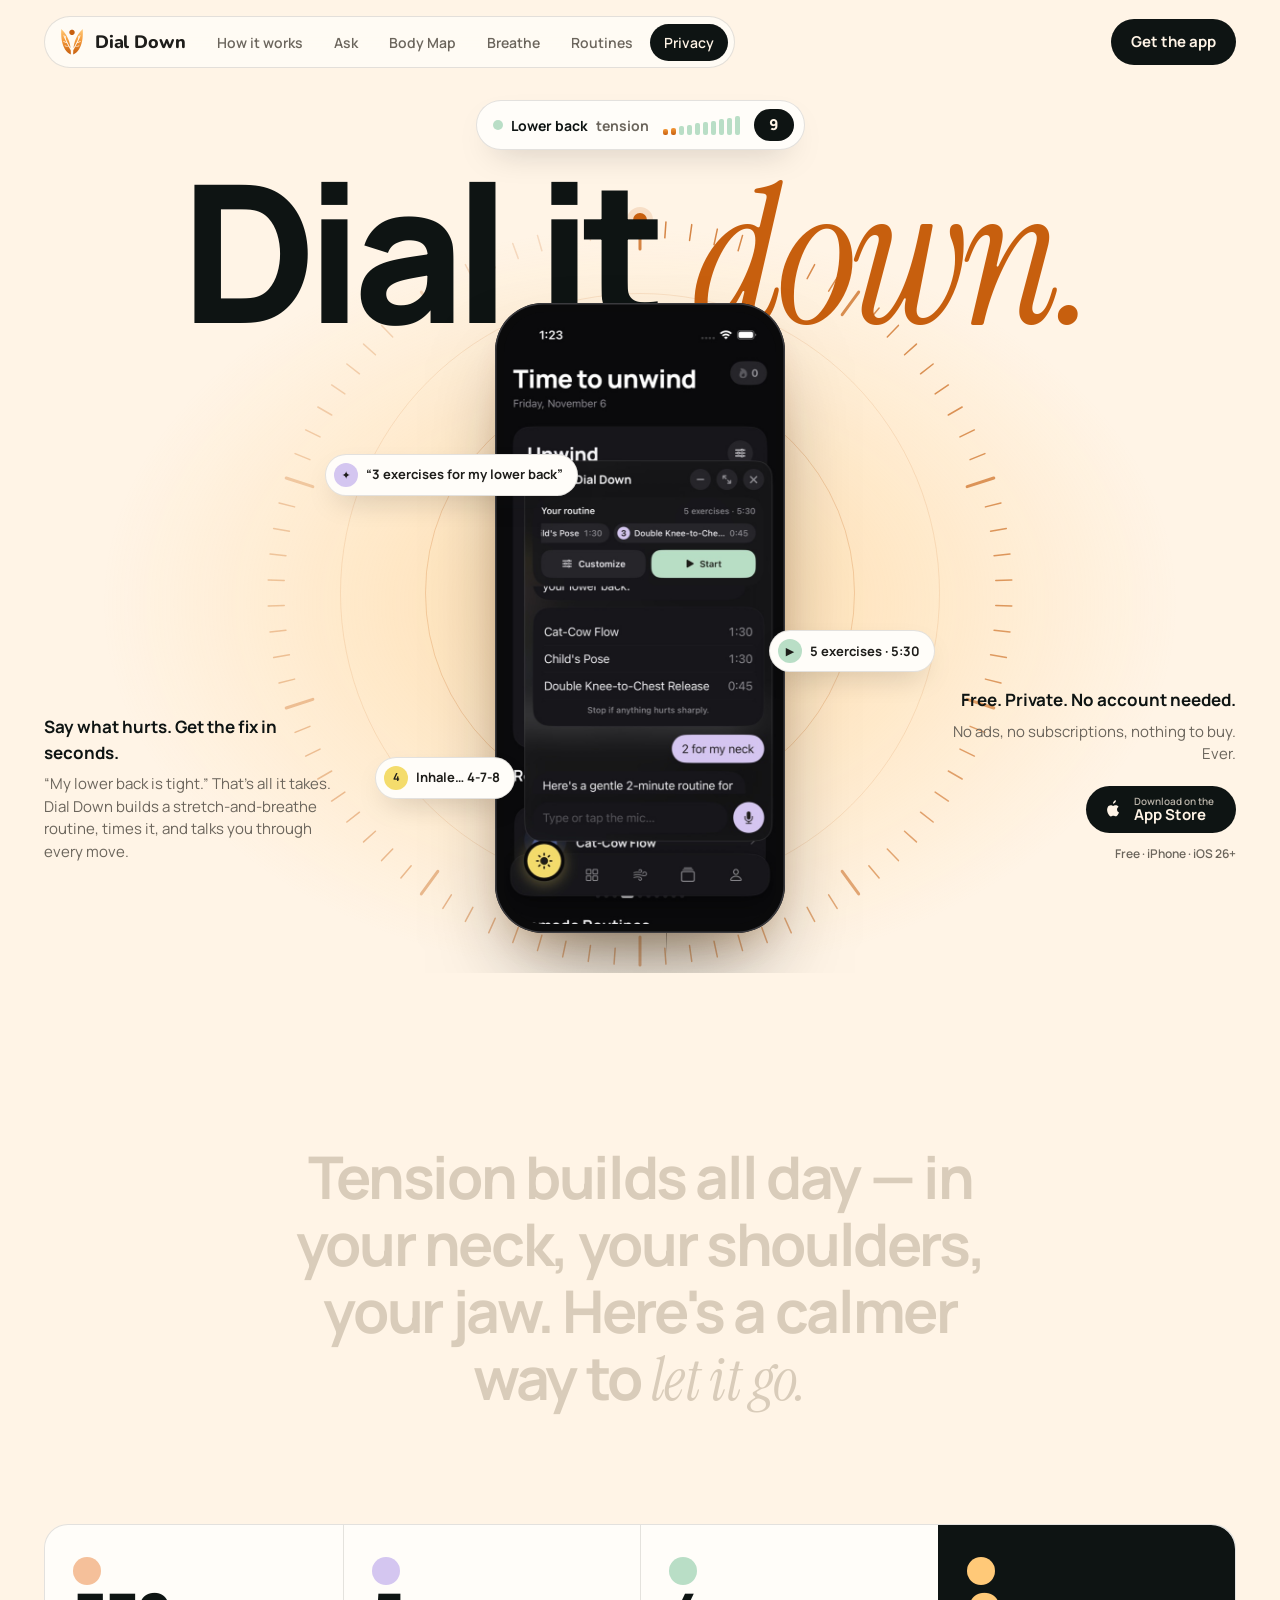
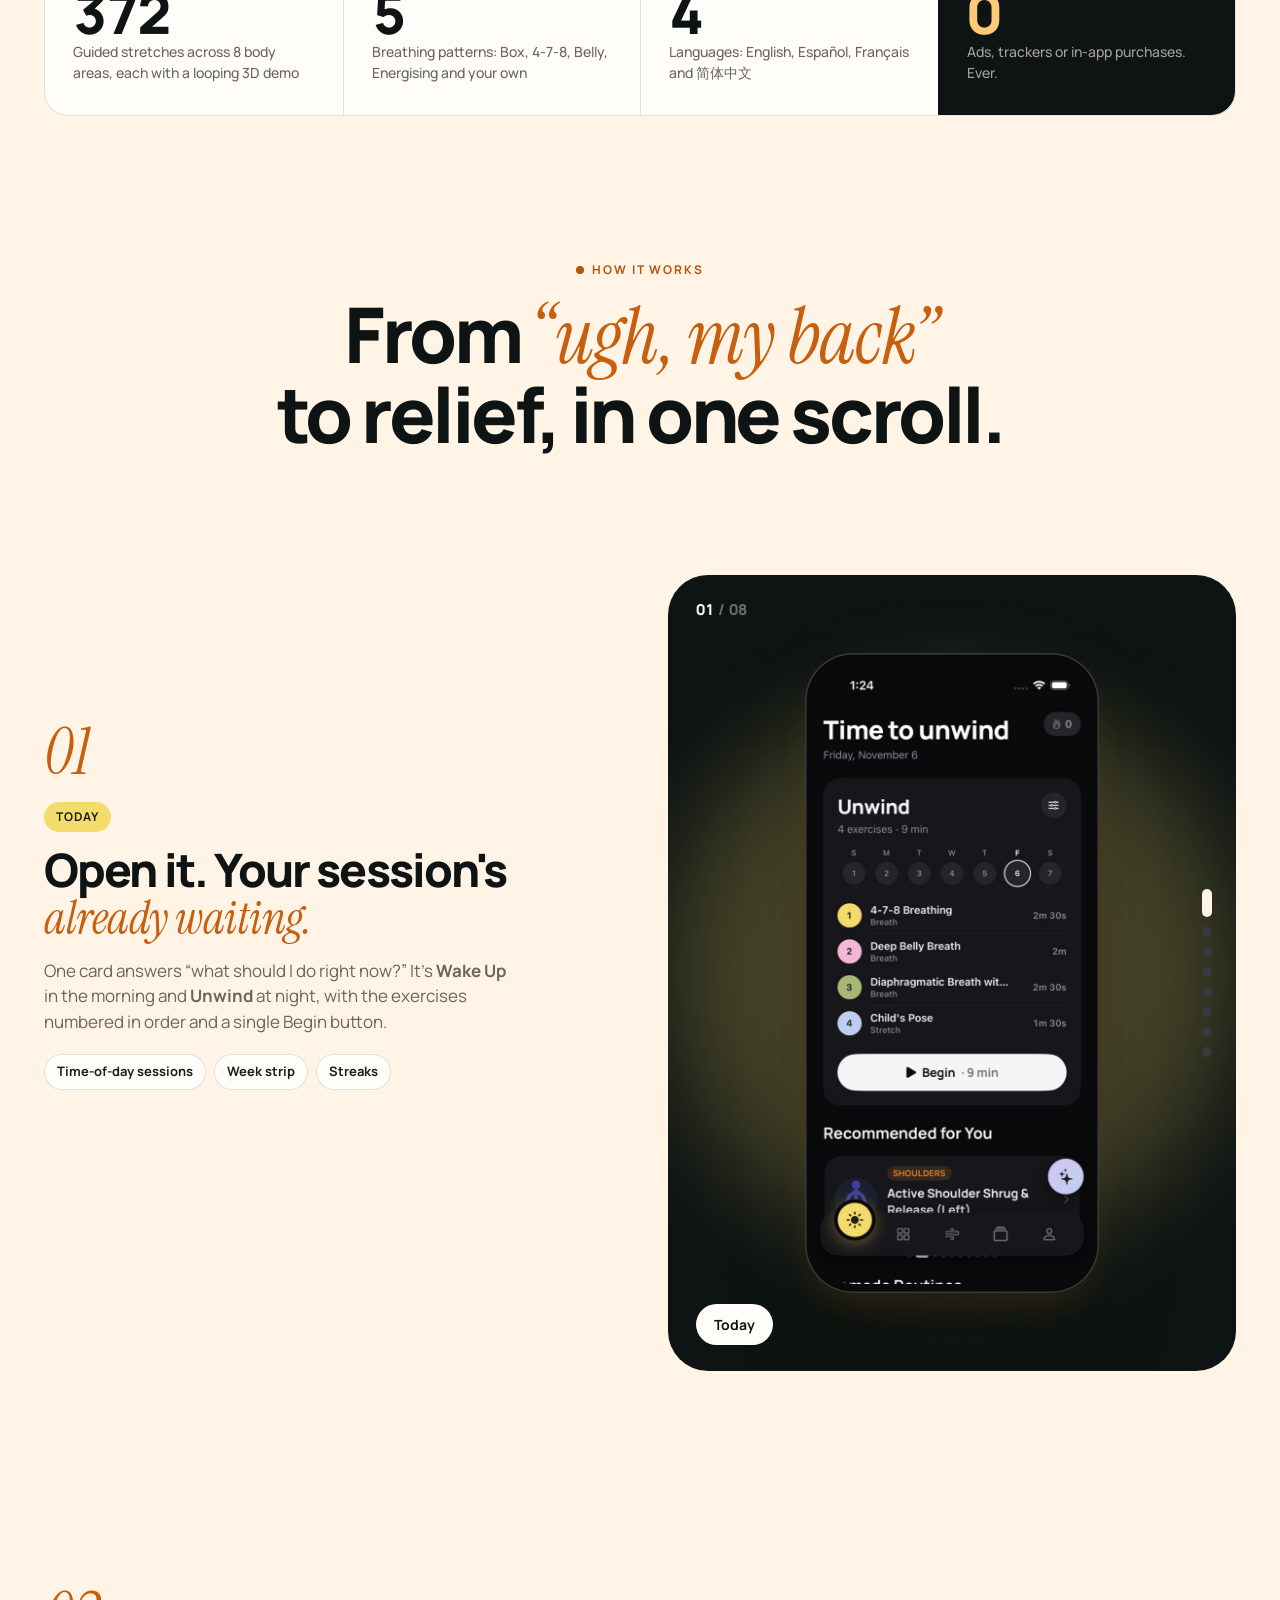
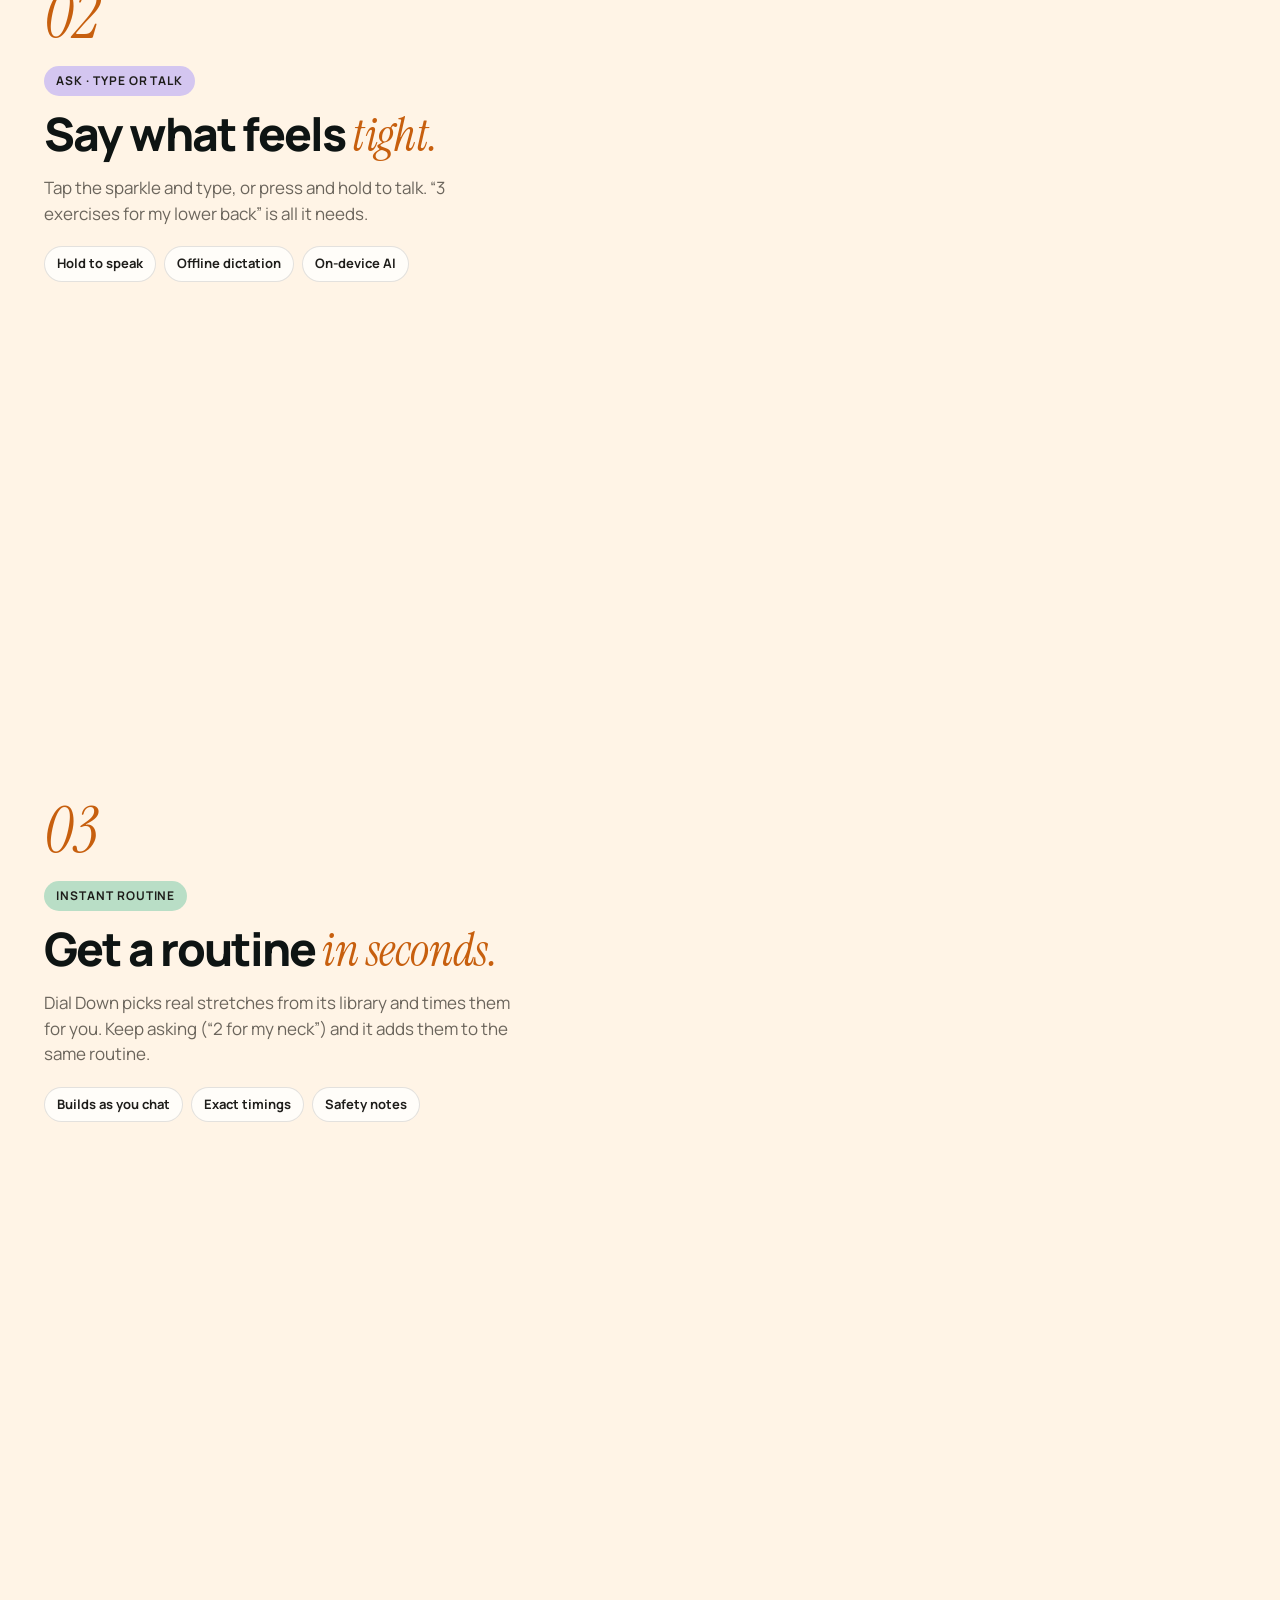
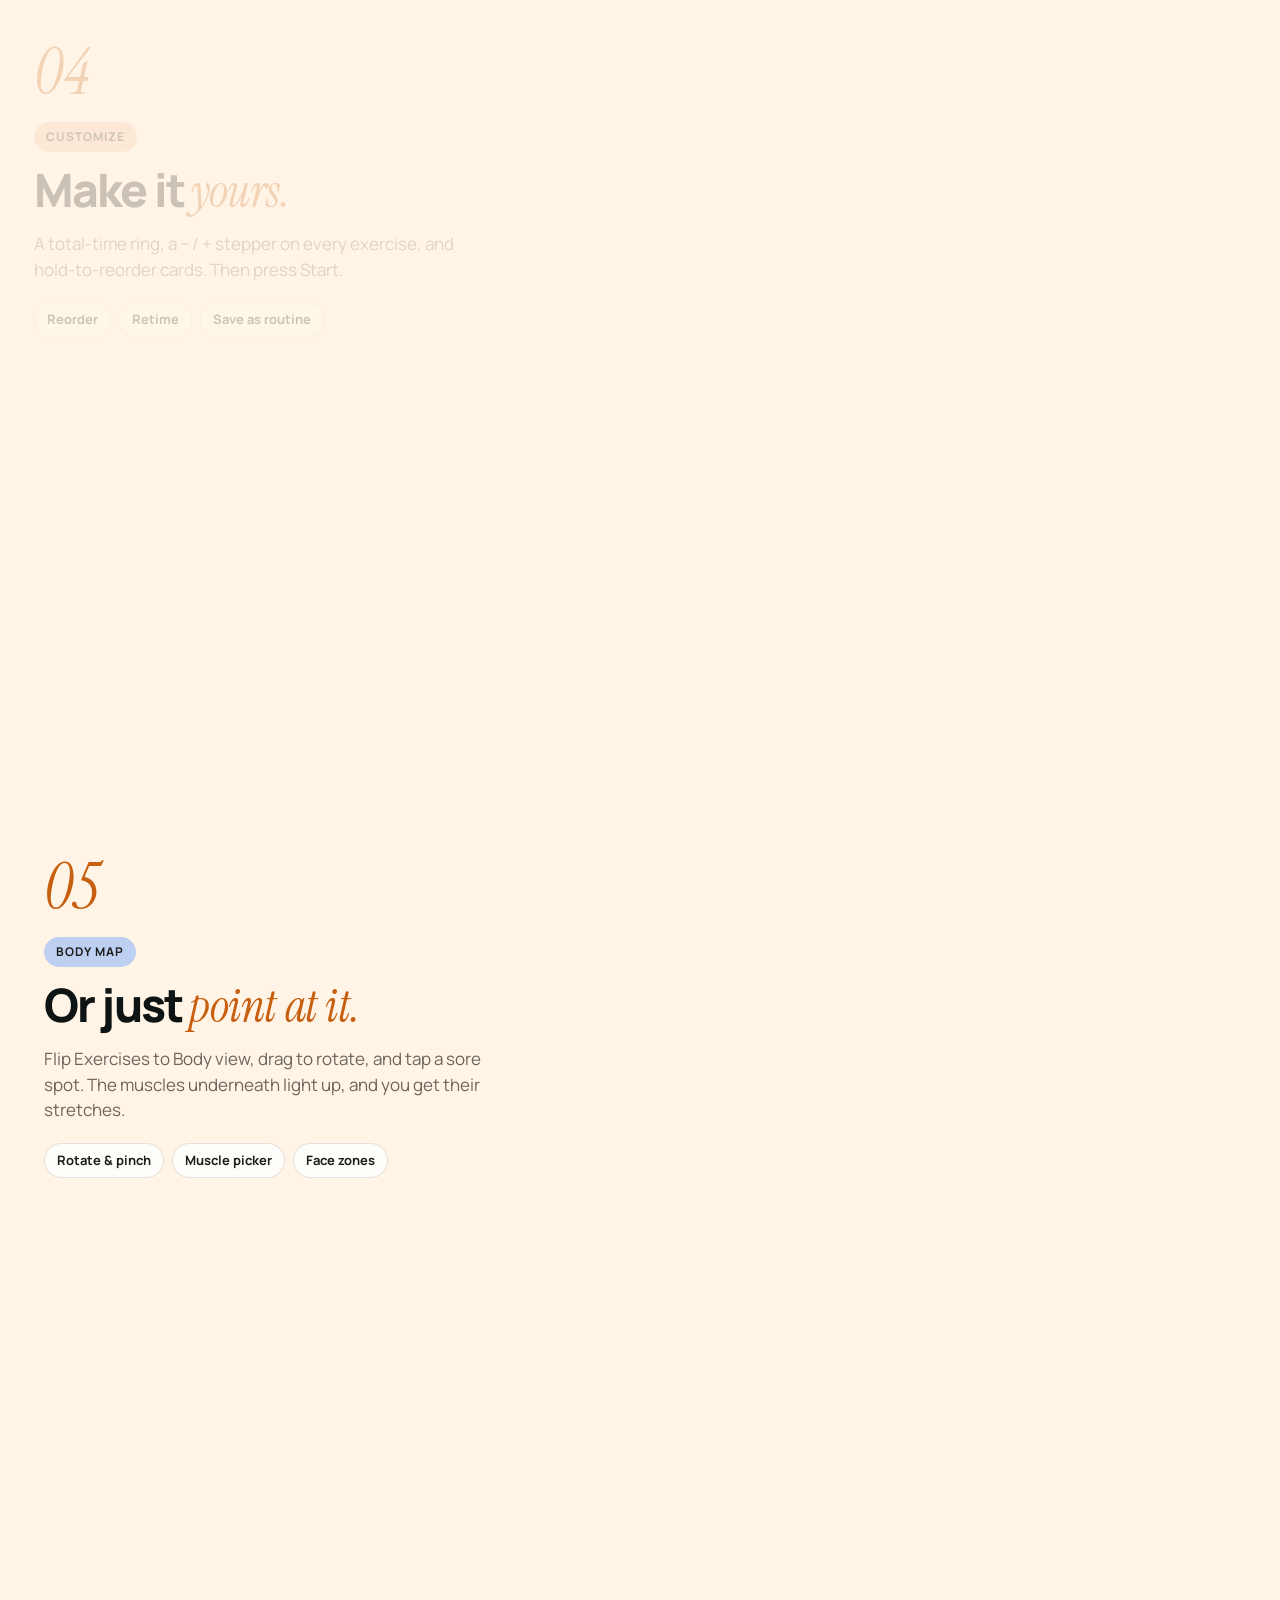
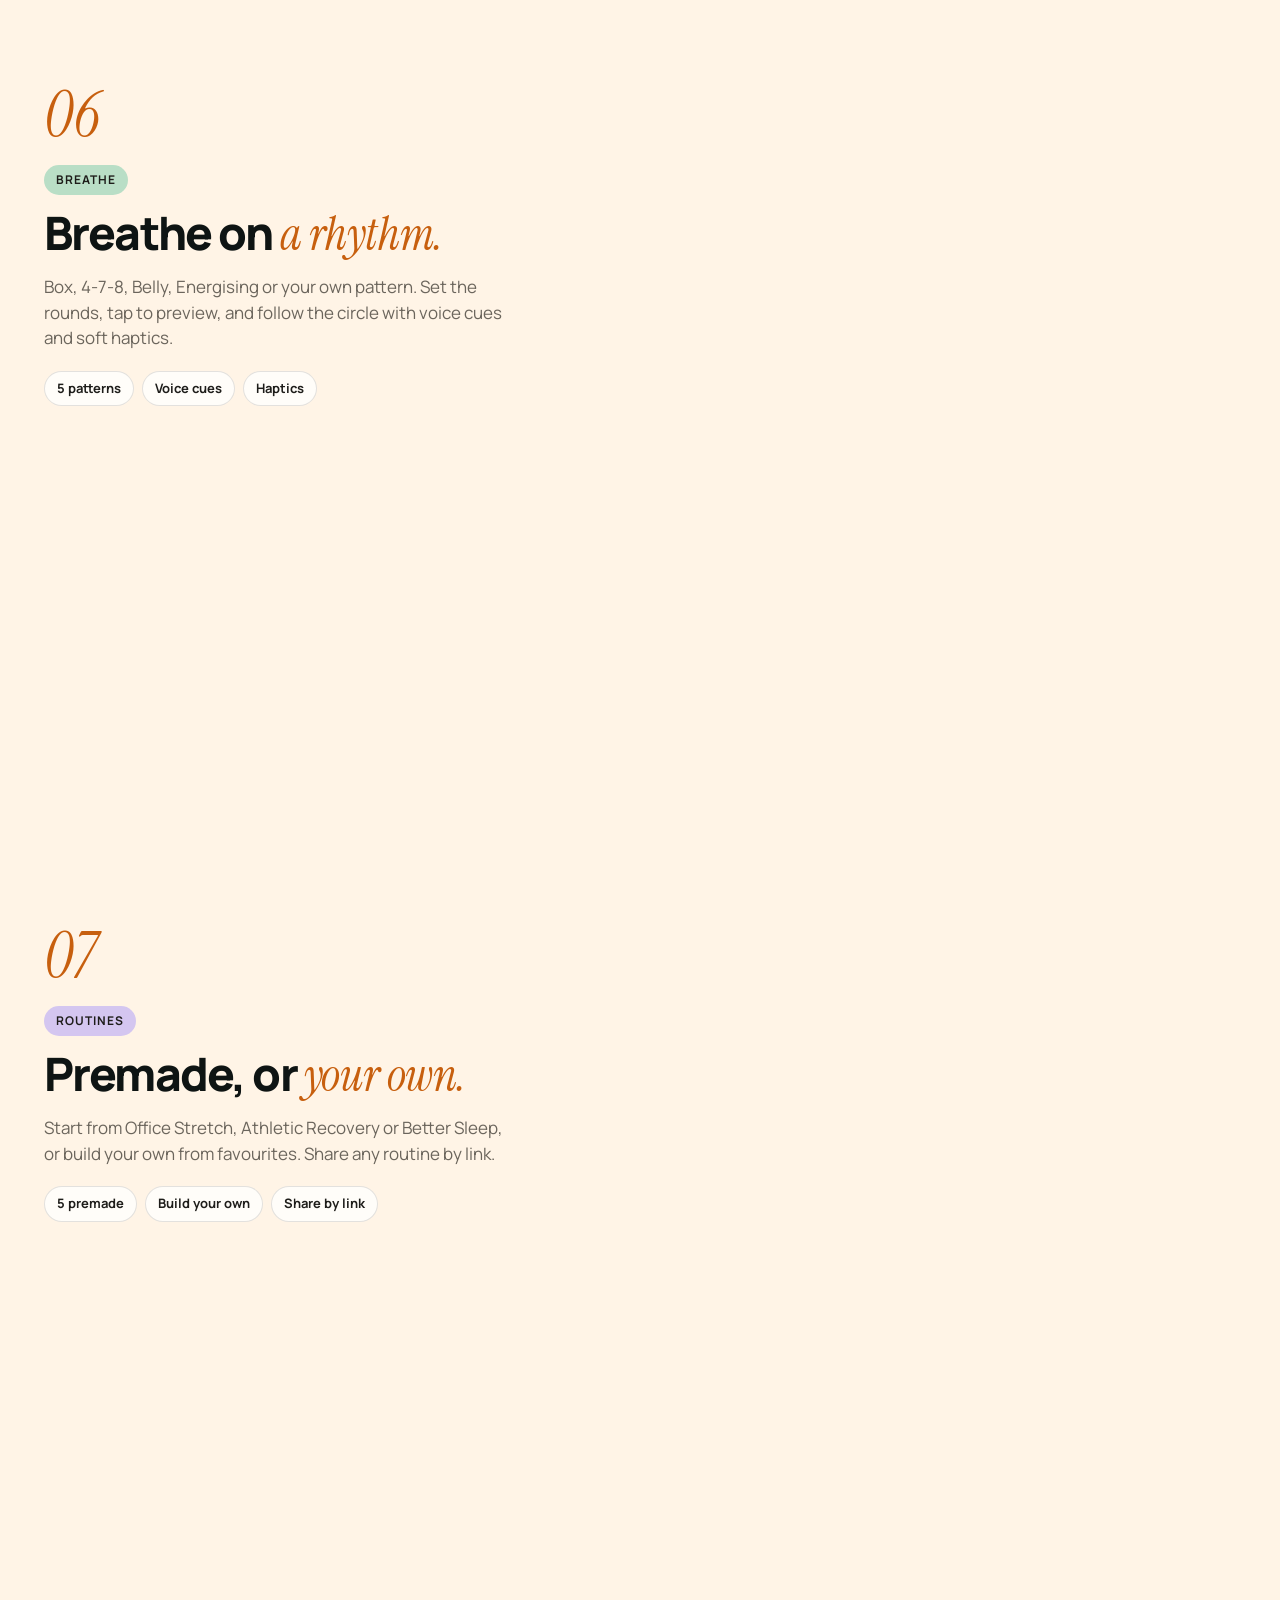
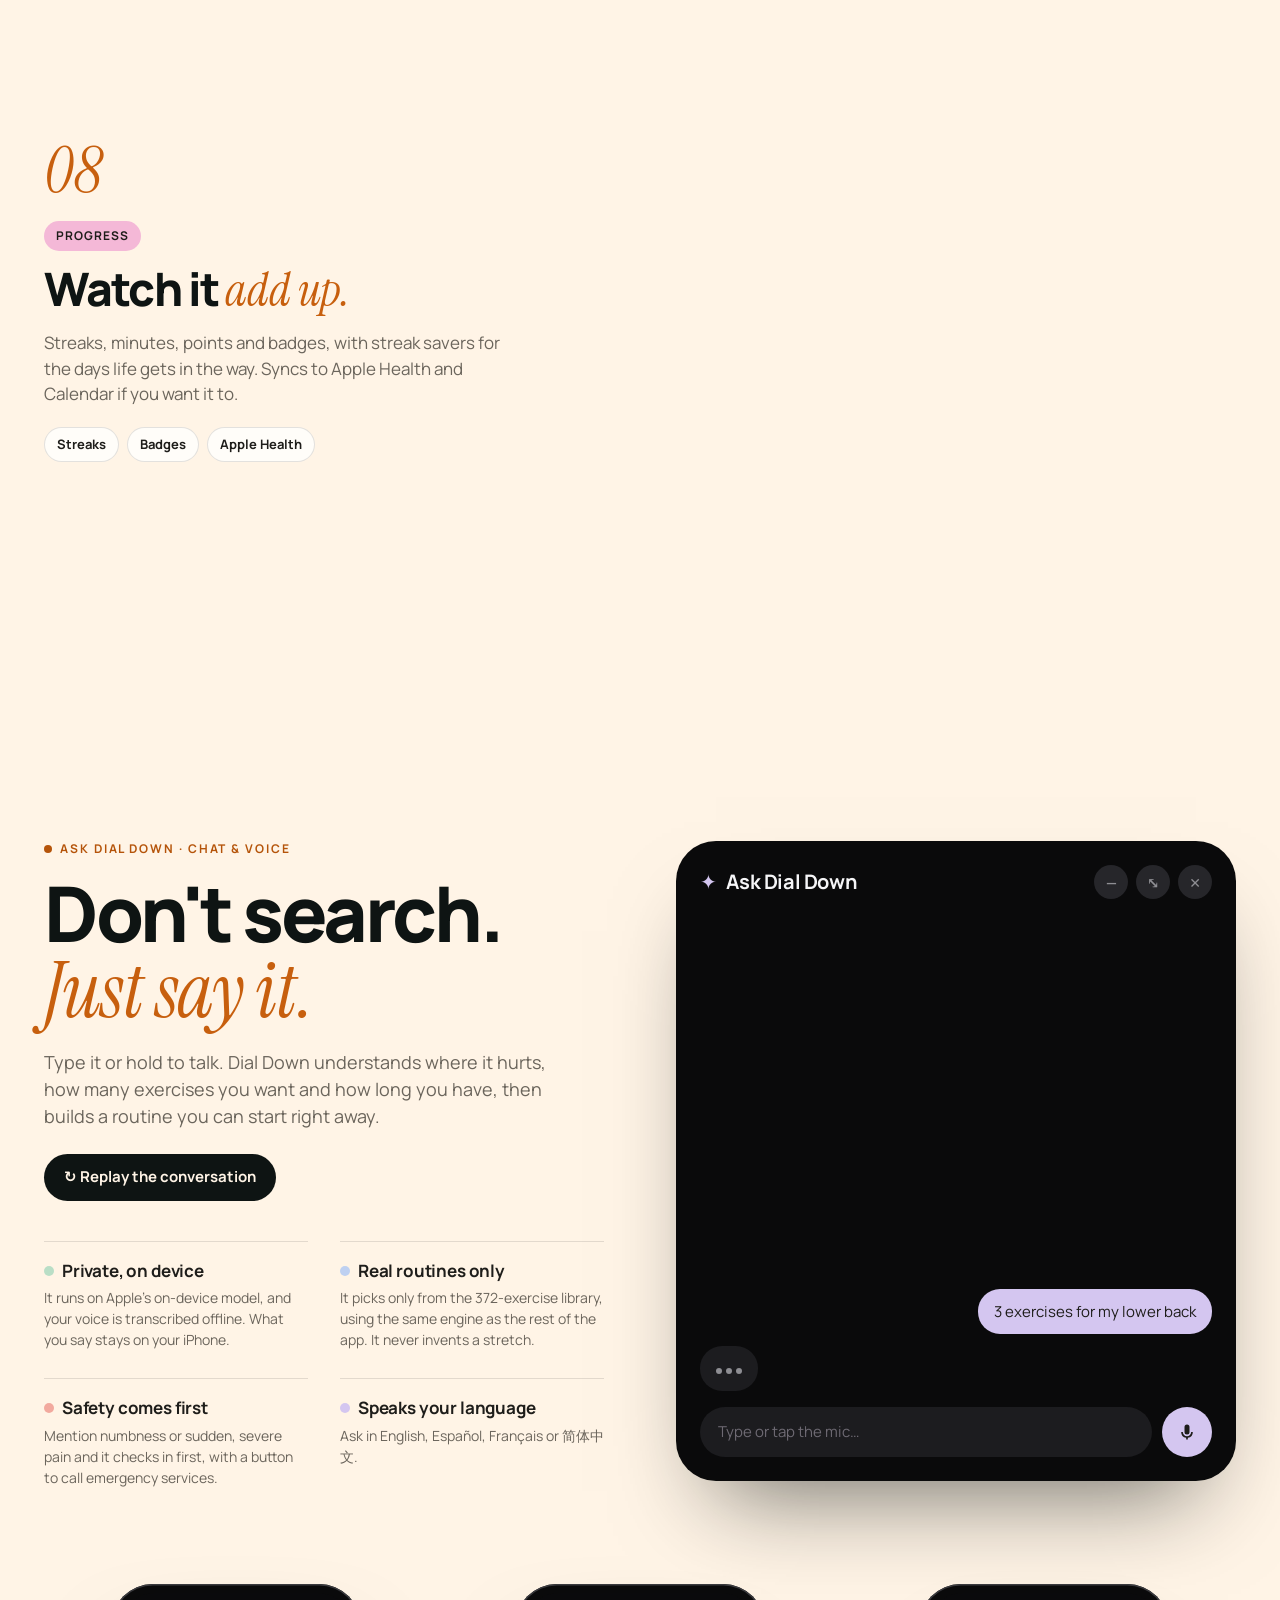
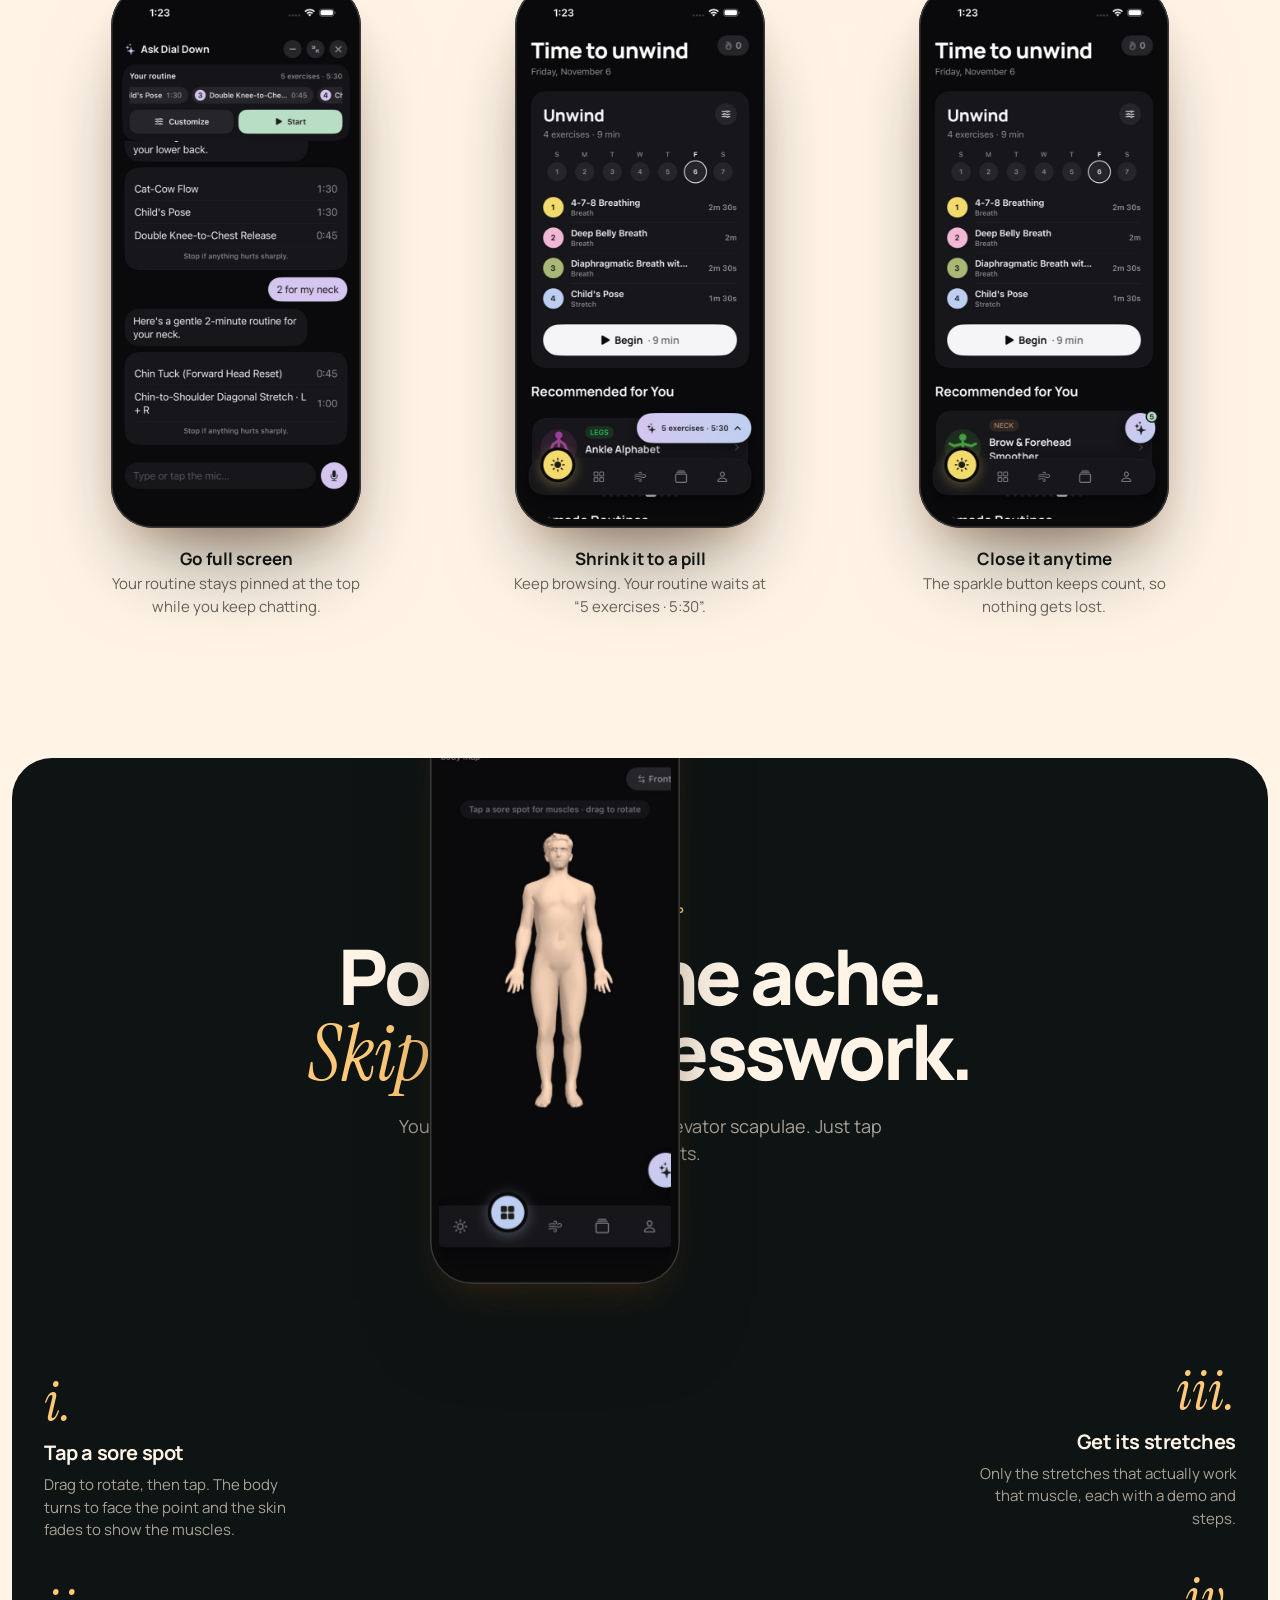
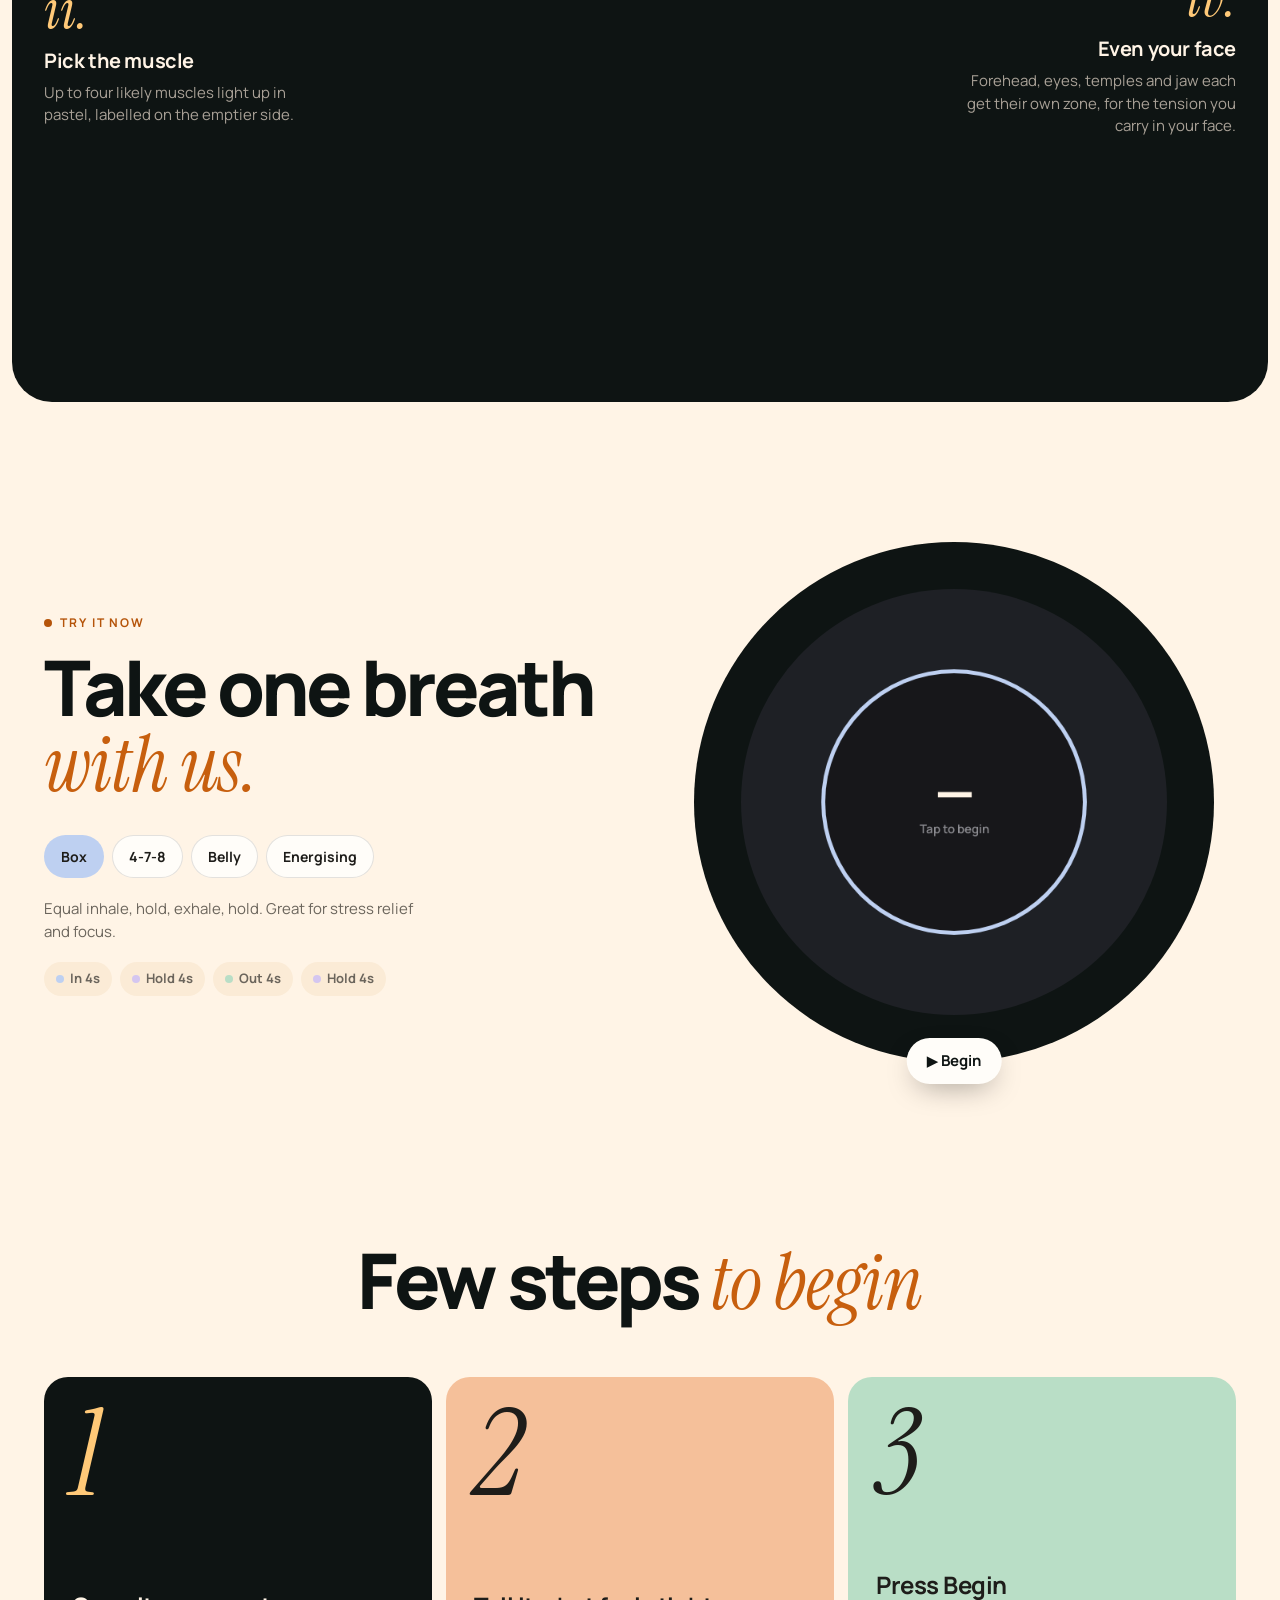
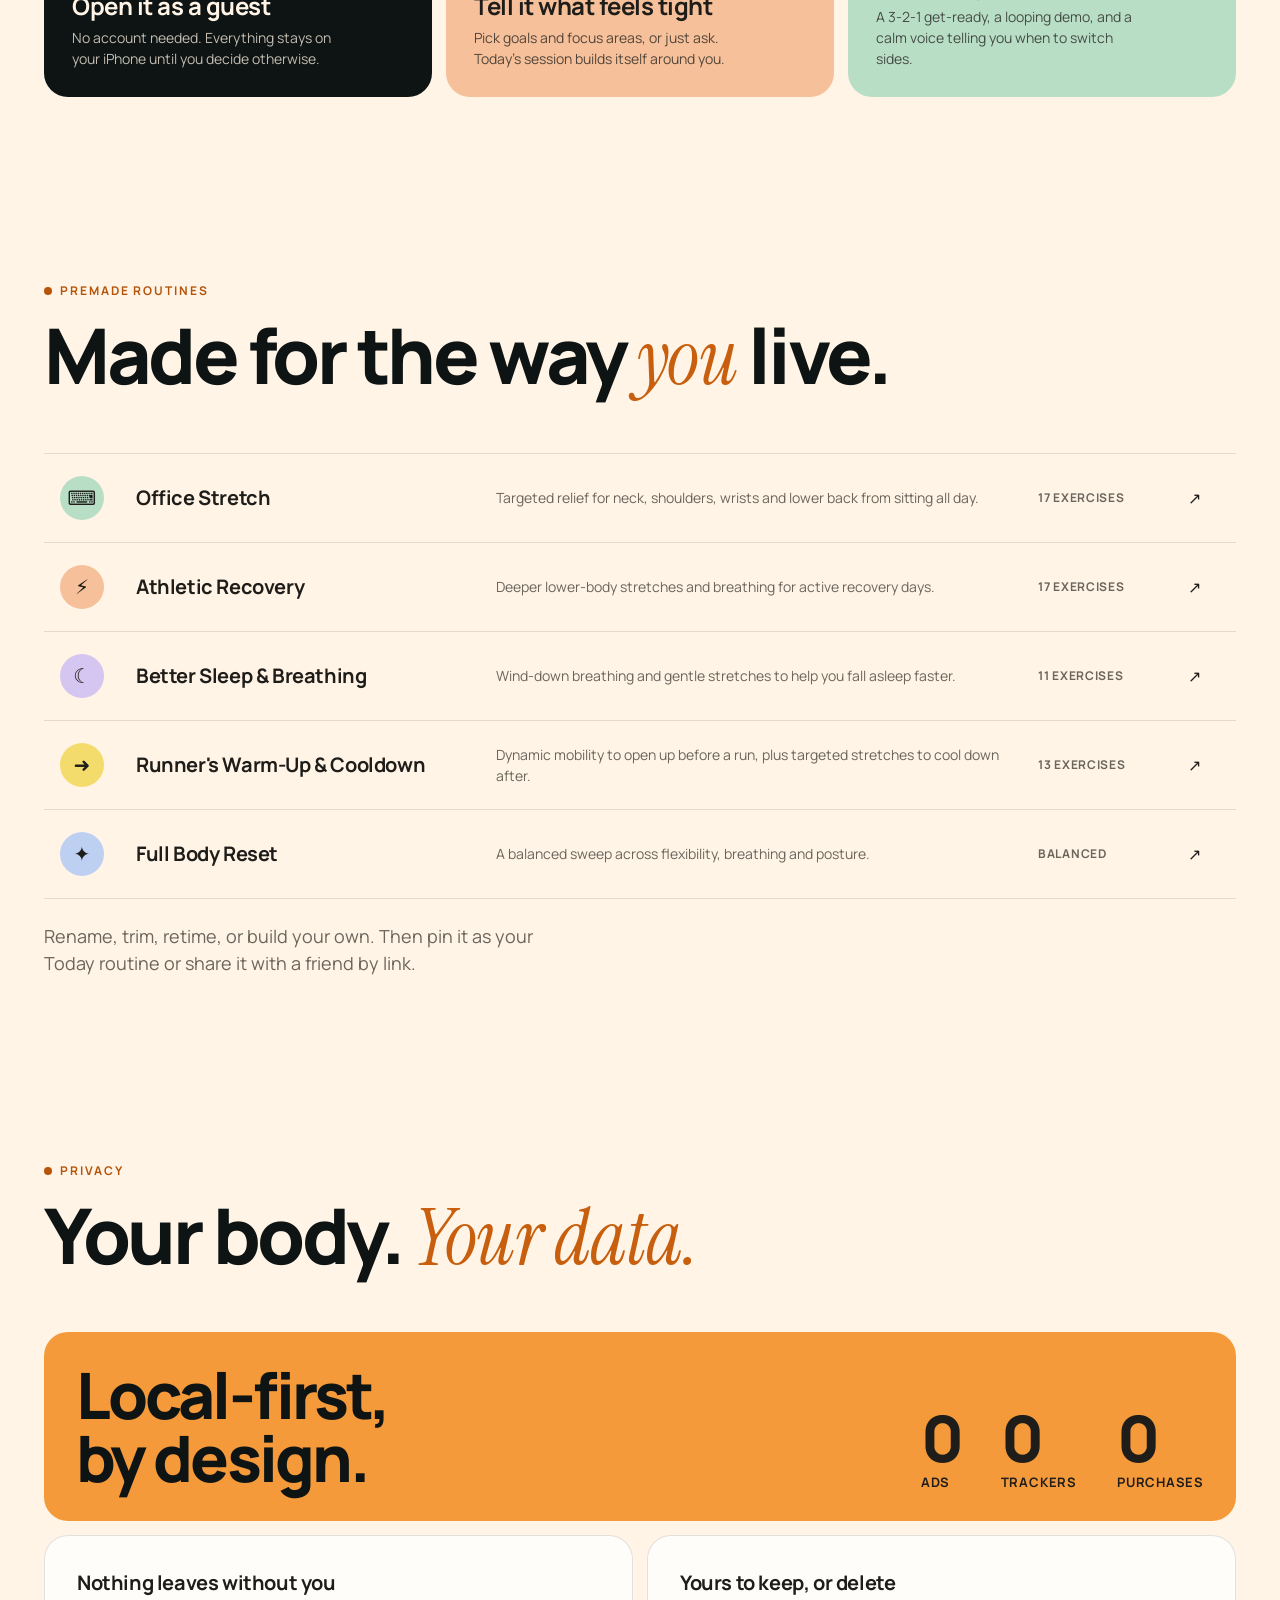
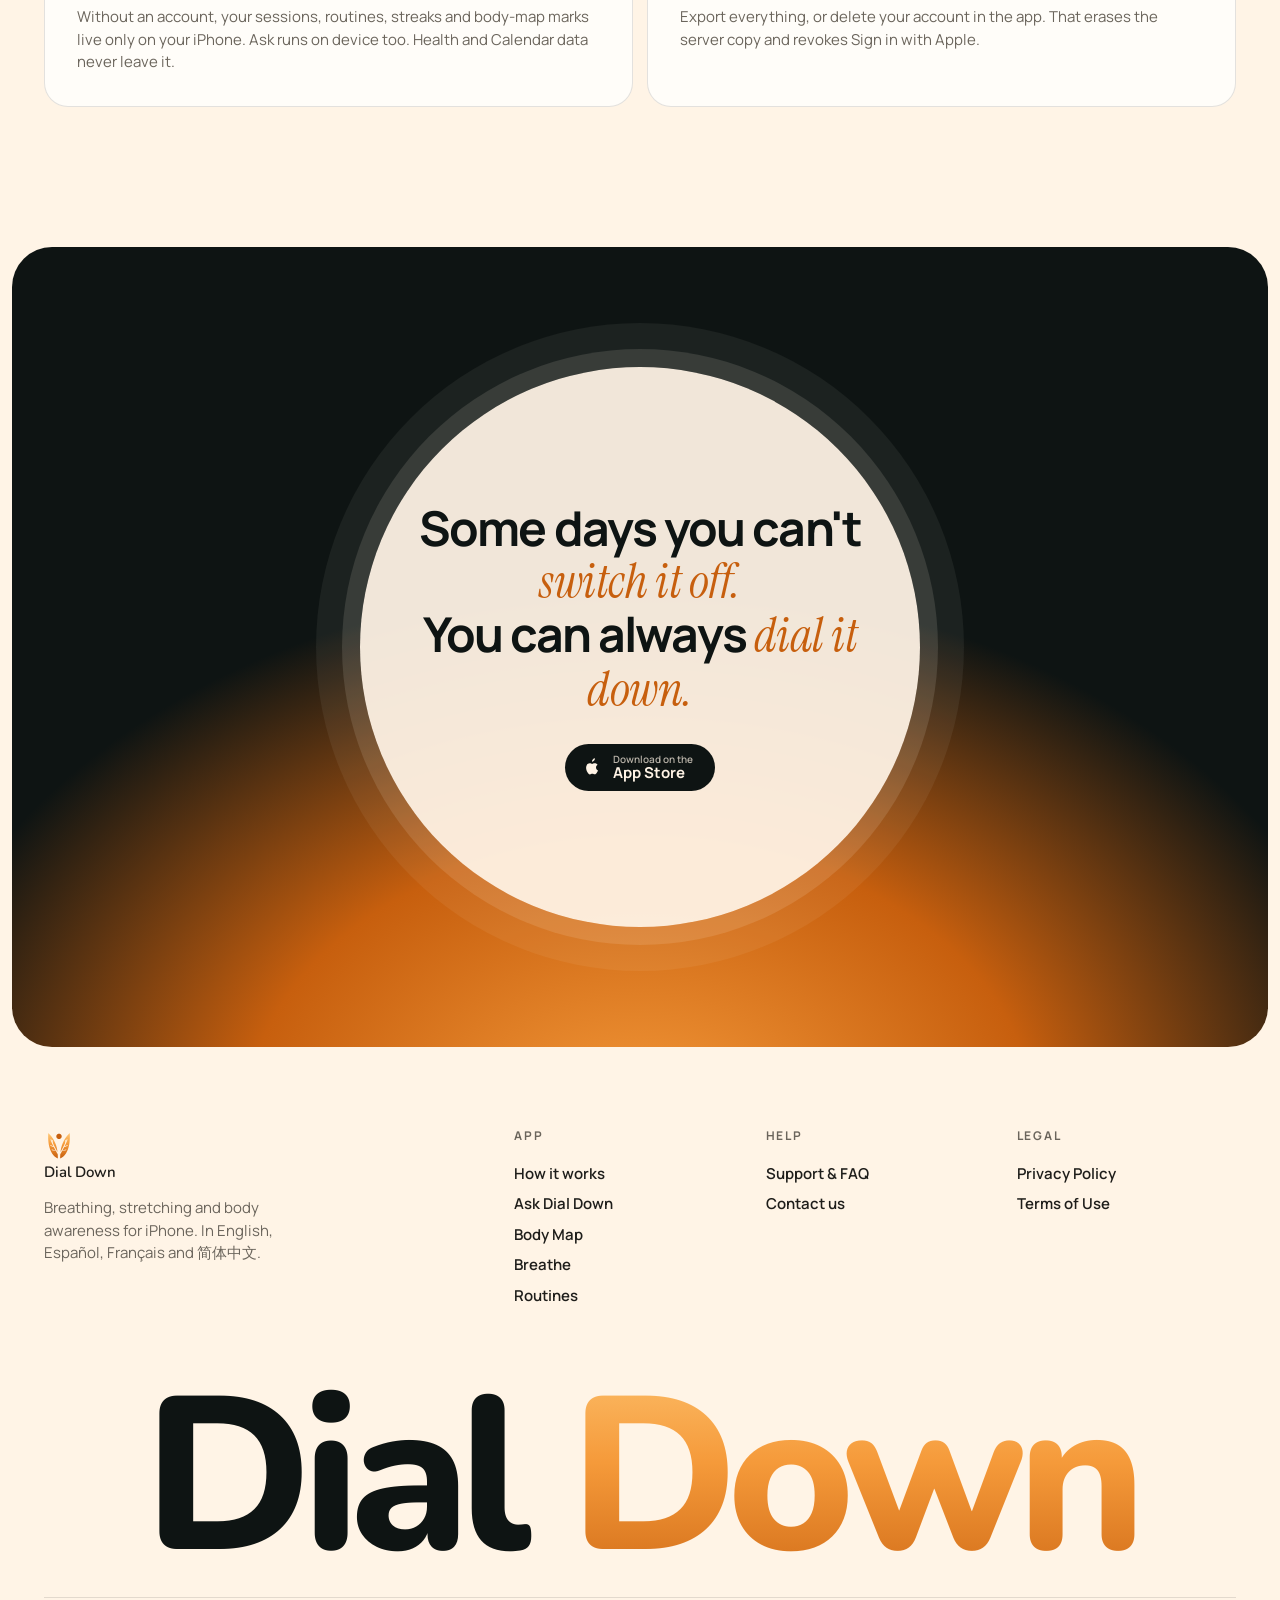
==== index.html @ 8254bbf3 "Launch Dial Down website Static marketing site for Dial Down – Breathe and Relax: animated home page" ====
<!doctype html>
<html lang="en">
<head>
<meta charset="utf-8">
<meta name="viewport" content="width=device-width, initial-scale=1">
<title>Dial Down — Breathe and Relax</title>
<meta name="description" content="Say what hurts and get a stretch-and-breathe routine in seconds. 372 guided exercises, a 3D body map and on-device chat and voice. Free, with no ads and no tracking.">
<meta name="theme-color" content="#0E1413">
<meta name="apple-itunes-app" content="app-id=6818409674">
<meta property="og:title" content="Dial Down — Breathe and Relax">
<meta property="og:description" content="Say what hurts. Get the fix in seconds. Free on iPhone.">
<meta property="og:type" content="website">
<meta property="og:image" content="assets/og-image.png">
<meta property="og:image:width" content="1200">
<meta property="og:image:height" content="630">
<meta name="twitter:card" content="summary_large_image">
<link rel="icon" href="favicon.ico" sizes="48x48">
<link rel="icon" href="favicon.svg" type="image/svg+xml">
<link rel="apple-touch-icon" href="apple-touch-icon.png">
<link rel="manifest" href="site.webmanifest">
<link rel="preconnect" href="https://fonts.googleapis.com">
<link rel="preconnect" href="https://fonts.gstatic.com" crossorigin>
<link href="https://fonts.googleapis.com/css2?family=Manrope:wght@400;500;600;700;800&family=Instrument+Serif:ital@0;1&family=Nunito:wght@800&display=swap" rel="stylesheet">
<link rel="stylesheet" href="css/styles.css">
<script>document.documentElement.classList.add('js')</script>
</head>
<body>

<header class="nav">
  <div class="wrap">
    <nav class="pill" aria-label="Primary">
      <a class="brand" href="#top" aria-label="Dial Down home"><img src="assets/brand/dialdown-symbol.svg" alt="">Dial Down</a>
      <div class="nav-links">
        <a href="#features">How it works</a>
        <a href="#ask">Ask</a>
        <a href="#body-map">Body Map</a>
        <a href="#breathe">Breathe</a>
        <a href="#routines">Routines</a>
        <a href="#privacy">Privacy</a>
      </div>
    </nav>
    <a class="btn btn-dark nav-cta" href="https://apps.apple.com/us/app/dial-down-breathe-and-relax/id6818409674" target="_blank" rel="noopener">Get the app</a>
  </div>
</header>

<main id="top">

<!-- ============ HERO ============ -->
<section class="hero" id="hero">
  <div class="wrap">
    <div class="meter-row hi" style="transition-delay:.05s">
      <div class="meter" id="meter" role="img" aria-label="Tension meter turning from 9 down to 2">
        <span class="meter-area"><i id="meterDot"></i><span id="meterArea">Neck</span> tension</span>
        <span class="meter-bars" id="meterBars" aria-hidden="true"></span>
        <span class="meter-num" id="meterNum">9</span>
      </div>
    </div>
    <h1 id="heroTitle" aria-label="Dial it down.">
      <span class="w"><span style="transition-delay:.1s">Dial</span></span>
      <span class="w"><span style="transition-delay:.2s">it</span></span>
      <span class="w"><span style="transition-delay:.34s"><em>down.</em></span></span>
    </h1>

    <div class="hero-stage">
      <div class="hero-side left hi" style="transition-delay:.9s">
        <strong>Say what hurts. Get the fix in seconds.</strong>
        “My lower back is tight.” That's all it takes. Dial Down builds a stretch‑and‑breathe routine, times it, and talks you through every move.
      </div>

      <div class="phone-wrap" id="heroPhone">
        <div class="dial" aria-hidden="true">
          <div class="ring r1"></div><div class="ring r2"></div>
          <div class="inner" id="dialInner"><svg viewBox="0 0 760 760" id="dialSvg"></svg><span class="knob"></span></div>
        </div>
        <div class="hero-chip chip-a" style="transition-delay:1.25s"><b>✦</b>“3 exercises for my lower back”</div>
        <div class="hero-chip chip-b" style="transition-delay:1.45s"><b>▶</b>5 exercises · 5:30</div>
        <div class="hero-chip chip-c" style="transition-delay:1.65s"><b>4</b>Inhale… 4‑7‑8</div>
        <div class="phone" style="transition-delay:.45s">
          <div class="scr" id="heroScreens">
            <img class="on" src="assets/screens/01-today.jpg" alt="Today screen: Time to unwind, a 9-minute Unwind session">
            <img src="assets/screens/10-ask-bar.jpg" alt="Typing “3 exercises for my lower back” into Ask Dial Down" loading="lazy">
            <img src="assets/screens/11-ask-side-chat.jpg" alt="Ask Dial Down building a routine in a side chat" loading="lazy">
            <img src="assets/screens/14-ask-pill.jpg" alt="Ask chat shrunk to a pill showing 5 exercises, 5:30" loading="lazy">
          </div>
        </div>
      </div>

      <div class="hero-side right hi" style="transition-delay:1s">
        <strong>Free. Private. No account needed.</strong>
        No ads, no subscriptions, nothing to buy. Ever.
        <div><a class="btn btn-dark btn-store" href="https://apps.apple.com/us/app/dial-down-breathe-and-relax/id6818409674" target="_blank" rel="noopener">
          <svg viewBox="0 0 24 24" fill="currentColor" aria-hidden="true"><path d="M16.37 12.6c.02 2.4 2.1 3.2 2.13 3.21-.02.06-.33 1.14-1.1 2.26-.66.97-1.35 1.94-2.43 1.96-1.07.02-1.41-.63-2.63-.63s-1.6.61-2.61.65c-1.05.04-1.84-1.05-2.51-2.02-1.37-1.98-2.41-5.6-1.01-8.04.7-1.21 1.94-1.98 3.29-2 1.03-.02 2 .69 2.63.69.63 0 1.81-.86 3.05-.73.52.02 1.98.21 2.91 1.58-.08.05-1.74 1.01-1.72 3.03M14.36 5.03c.56-.67.93-1.6.83-2.53-.8.03-1.77.53-2.34 1.2-.52.6-.97 1.55-.85 2.46.89.07 1.8-.45 2.36-1.13"/></svg>
          <span><small>Download on the</small>App Store</span></a></div>
        <p class="hero-meta">Free · iPhone · iOS 26+</p>
      </div>
    </div>
  </div>
  <div class="scroll-cue hi" style="transition-delay:1.8s" aria-hidden="true">Scroll<i></i></div>
</section>

<!-- ============ STATEMENT ============ -->
<section class="statement">
  <div class="wrap">
    <p id="statement">Tension builds all day — in your neck, your shoulders, your jaw. Here's a calmer way to <em>let it go.</em></p>
  </div>
</section>

<!-- ============ STATS ============ -->
<section>
  <div class="wrap">
    <div class="stats rv">
      <div class="stat"><span class="dot" style="background:var(--peach)"></span><div><div class="num" data-count="372">372</div><p>Guided stretches across 8 body areas, each with a looping 3D demo</p></div></div>
      <div class="stat"><span class="dot" style="background:var(--lav)"></span><div><div class="num" data-count="5">5</div><p>Breathing patterns: Box, 4‑7‑8, Belly, Energising and your own</p></div></div>
      <div class="stat"><span class="dot" style="background:var(--mint)"></span><div><div class="num" data-count="4">4</div><p>Languages: English, Español, Français and 简体中文</p></div></div>
      <div class="stat hl"><span class="dot" style="background:var(--glow)"></span><div><div class="num">0</div><p>Ads, trackers or in‑app purchases. Ever.</p></div></div>
    </div>
  </div>
</section>

<!-- ============ STORY: HOW IT WORKS ============ -->
<section class="pad" id="features" style="padding-bottom:60px">
  <div class="wrap">
    <div class="story-head">
      <span class="kicker">How it works</span>
      <h2 class="h2 rv" style="margin-top:16px">From <em>“ugh, my back”</em><br>to relief, in one scroll.</h2>
    </div>

    <div class="story">
      <div class="steps" id="steps">
        <article class="step" data-img="01-today.jpg" data-c="var(--yellow)" data-label="Today">
          <div class="no">01</div><span class="tag" style="--c:var(--yellow)">Today</span>
          <h3>Open it. Your session's <em>already waiting.</em></h3>
          <p>One card answers “what should I do right now?” It's <b>Wake Up</b> in the morning and <b>Unwind</b> at night, with the exercises numbered in order and a single Begin button.</p>
          <ul><li>Time‑of‑day sessions</li><li>Week strip</li><li>Streaks</li></ul>
          <div class="phone sm m-shot"><div class="scr"><img class="on" src="assets/screens/01-today.jpg" alt="Today screen" loading="lazy"></div></div>
        </article>
        <article class="step" data-img="10-ask-bar.jpg" data-c="var(--lav)" data-label="Ask Dial Down">
          <div class="no">02</div><span class="tag" style="--c:var(--lav)">Ask · type or talk</span>
          <h3>Say what feels <em>tight.</em></h3>
          <p>Tap the sparkle and type, or press and hold to talk. “3 exercises for my lower back” is all it needs.</p>
          <ul><li>Hold to speak</li><li>Offline dictation</li><li>On‑device AI</li></ul>
          <div class="phone sm m-shot"><div class="scr"><img class="on" src="assets/screens/10-ask-bar.jpg" alt="Ask bar with typed request" loading="lazy"></div></div>
        </article>
        <article class="step" data-img="11-ask-side-chat.jpg" data-c="var(--mint)" data-label="Routine, built">
          <div class="no">03</div><span class="tag" style="--c:var(--mint)">Instant routine</span>
          <h3>Get a routine <em>in seconds.</em></h3>
          <p>Dial Down picks real stretches from its library and times them for you. Keep asking (“2 for my neck”) and it adds them to the same routine.</p>
          <ul><li>Builds as you chat</li><li>Exact timings</li><li>Safety notes</li></ul>
          <div class="phone sm m-shot"><div class="scr"><img class="on" src="assets/screens/11-ask-side-chat.jpg" alt="Ask side chat with routine" loading="lazy"></div></div>
        </article>
        <article class="step" data-img="13-ask-customize.jpg" data-c="var(--peach)" data-label="Customize">
          <div class="no">04</div><span class="tag" style="--c:var(--peach)">Customize</span>
          <h3>Make it <em>yours.</em></h3>
          <p>A total‑time ring, a − / + stepper on every exercise, and hold‑to‑reorder cards. Then press Start.</p>
          <ul><li>Reorder</li><li>Retime</li><li>Save as routine</li></ul>
          <div class="phone sm m-shot"><div class="scr"><img class="on" src="assets/screens/13-ask-customize.jpg" alt="Customize routine screen" loading="lazy"></div></div>
        </article>
        <article class="step" data-img="02-exercises.jpg" data-c="var(--blue)" data-label="3D Body Map">
          <div class="no">05</div><span class="tag" style="--c:var(--blue)">Body map</span>
          <h3>Or just <em>point at it.</em></h3>
          <p>Flip Exercises to Body view, drag to rotate, and tap a sore spot. The muscles underneath light up, and you get their stretches.</p>
          <ul><li>Rotate &amp; pinch</li><li>Muscle picker</li><li>Face zones</li></ul>
          <div class="phone sm m-shot"><div class="scr"><img class="on" src="assets/screens/02-exercises.jpg" alt="3D body map" loading="lazy"></div></div>
        </article>
        <article class="step" data-img="03-breathe.jpg" data-c="var(--mint)" data-label="Breathe">
          <div class="no">06</div><span class="tag" style="--c:var(--mint)">Breathe</span>
          <h3>Breathe on <em>a rhythm.</em></h3>
          <p>Box, 4‑7‑8, Belly, Energising or your own pattern. Set the rounds, tap to preview, and follow the circle with voice cues and soft haptics.</p>
          <ul><li>5 patterns</li><li>Voice cues</li><li>Haptics</li></ul>
          <div class="phone sm m-shot"><div class="scr"><img class="on" src="assets/screens/03-breathe.jpg" alt="Breathing screen" loading="lazy"></div></div>
        </article>
        <article class="step" data-img="04-routines.jpg" data-c="var(--lav)" data-label="Routines">
          <div class="no">07</div><span class="tag" style="--c:var(--lav)">Routines</span>
          <h3>Premade, or <em>your own.</em></h3>
          <p>Start from Office Stretch, Athletic Recovery or Better Sleep, or build your own from favourites. Share any routine by link.</p>
          <ul><li>5 premade</li><li>Build your own</li><li>Share by link</li></ul>
          <div class="phone sm m-shot"><div class="scr"><img class="on" src="assets/screens/04-routines.jpg" alt="Routines screen" loading="lazy"></div></div>
        </article>
        <article class="step" data-img="05-profile.jpg" data-c="var(--pink)" data-label="Progress">
          <div class="no">08</div><span class="tag" style="--c:var(--pink)">Progress</span>
          <h3>Watch it <em>add up.</em></h3>
          <p>Streaks, minutes, points and badges, with streak savers for the days life gets in the way. Syncs to Apple Health and Calendar if you want it to.</p>
          <ul><li>Streaks</li><li>Badges</li><li>Apple Health</li></ul>
          <div class="phone sm m-shot"><div class="scr"><img class="on" src="assets/screens/05-profile.jpg" alt="Profile and stats" loading="lazy"></div></div>
        </article>
      </div>

      <div class="stage-col">
        <div class="stage">
          <div class="stage-card" id="stageCard" style="--c:var(--yellow)">
            <span class="bar" id="storyBar"></span>
            <span class="stage-count" id="stageCount">01 <span>/ 08</span></span>
            <div class="phone"><div class="scr" id="stageScreens"></div></div>
            <span class="stage-label" id="stageLabel">Today</span>
            <div class="rail" id="rail" role="tablist" aria-label="Jump to step"></div>
          </div>
        </div>
      </div>
    </div>
  </div>
</section>

<!-- ============ ASK ============ -->
<section class="pad" id="ask" style="padding-top:60px">
  <div class="wrap">
    <div class="ask">
      <div>
        <span class="kicker">Ask Dial Down · Chat &amp; voice</span>
        <h2 class="h2 rv" style="margin:16px 0 20px">Don't search. <em>Just say it.</em></h2>
        <p class="lead">Type it or hold to talk. Dial Down understands where it hurts, how many exercises you want and how long you have, then builds a routine you can start right away.</p>
        <button class="btn btn-dark replay" id="replay">↻ Replay the conversation</button>
        <div class="ask-points">
          <div><h4><i style="background:var(--mint)"></i>Private, on device</h4><p>It runs on Apple's on‑device model, and your voice is transcribed offline. What you say stays on your iPhone.</p></div>
          <div><h4><i style="background:var(--blue)"></i>Real routines only</h4><p>It picks only from the 372‑exercise library, using the same engine as the rest of the app. It never invents a stretch.</p></div>
          <div><h4><i style="background:var(--coral)"></i>Safety comes first</h4><p>Mention numbness or sudden, severe pain and it checks in first, with a button to call emergency services.</p></div>
          <div><h4><i style="background:var(--lav)"></i>Speaks your language</h4><p>Ask in English, Español, Français or 简体中文.</p></div>
        </div>
      </div>

      <div class="chat rv" aria-label="Example Ask Dial Down conversation">
        <div class="chat-head"><span class="spark">✦</span>Ask Dial Down<span class="ctl" aria-hidden="true"><span>—</span><span>⤡</span><span>✕</span></span></div>
        <div class="tray" id="tray" style="opacity:0">
          <div class="tray-top">Your routine<span id="trayMeta">3 exercises · 3:45</span></div>
          <div class="tray-chips" id="trayChips"></div>
          <div class="tray-btns"><span>⚙︎ Customize</span><span class="go">▶ Start</span></div>
        </div>
        <div class="chat-body" id="chatBody" aria-live="polite"></div>
        <div class="chat-bar"><div class="field" id="field">Type or tap the mic…</div>
          <span class="mic" aria-hidden="true"><svg width="20" height="20" viewBox="0 0 24 24" fill="currentColor"><path d="M12 15a3 3 0 0 0 3-3V6a3 3 0 1 0-6 0v6a3 3 0 0 0 3 3Zm5-3a5 5 0 0 1-10 0H5a7 7 0 0 0 6 6.92V21h2v-2.08A7 7 0 0 0 19 12h-2Z"/></svg></span>
        </div>
      </div>
    </div>

    <div class="ask-strip">
      <figure class="rv"><div class="phone sm"><div class="scr"><img class="on" src="assets/screens/12-ask-full-screen.jpg" alt="Ask chat full screen" loading="lazy"></div></div>
        <figcaption><b>Go full screen</b>Your routine stays pinned at the top while you keep chatting.</figcaption></figure>
      <figure class="rv" style="transition-delay:.12s"><div class="phone sm"><div class="scr"><img class="on" src="assets/screens/14-ask-pill.jpg" alt="Ask chat shrunk to a pill" loading="lazy"></div></div>
        <figcaption><b>Shrink it to a pill</b>Keep browsing. Your routine waits at “5 exercises · 5:30”.</figcaption></figure>
      <figure class="rv" style="transition-delay:.24s"><div class="phone sm"><div class="scr"><img class="on" src="assets/screens/15-ask-closed-badge.jpg" alt="Ask button with a badge showing 5" loading="lazy"></div></div>
        <figcaption><b>Close it anytime</b>The sparkle button keeps count, so nothing gets lost.</figcaption></figure>
    </div>
  </div>
</section>

<!-- ============ BODY MAP ============ -->
<section class="dark pad" id="body-map">
  <div class="wrap" style="text-align:center">
    <span class="kicker">Body Map</span>
    <h2 class="h2 rv" style="margin:16px auto 20px;max-width:14ch">Point at the ache. <em>Skip</em> the guesswork.</h2>
    <p class="lead" style="margin:0 auto">You don't need to know it's your levator scapulae. Just tap where it hurts.</p>
    <div class="bm" style="text-align:left">
      <div class="bm-steps">
        <div class="bm-step rv"><div class="no">i.</div><h4>Tap a sore spot</h4><p>Drag to rotate, then tap. The body turns to face the point and the skin fades to show the muscles.</p></div>
        <div class="bm-step rv"><div class="no">ii.</div><h4>Pick the muscle</h4><p>Up to four likely muscles light up in pastel, labelled on the emptier side.</p></div>
      </div>
      <div class="bm-phones" id="bmPhones">
        <div class="phone sm" data-par="-0.06"><div class="scr"><img class="on" src="assets/screens/02-exercises.jpg" alt="Rotatable 3D body map" loading="lazy"></div></div>
        <div class="phone sm" data-par="0.08"><div class="scr"><img class="on" src="assets/screens/body-map-picker.jpg" alt="Muscle picker: which area did you mean?" loading="lazy"></div></div>
      </div>
      <div class="bm-steps right">
        <div class="bm-step rv"><div class="no">iii.</div><h4>Get its stretches</h4><p>Only the stretches that actually work that muscle, each with a demo and steps.</p></div>
        <div class="bm-step rv"><div class="no">iv.</div><h4>Even your face</h4><p>Forehead, eyes, temples and jaw each get their own zone, for the tension you carry in your face.</p></div>
      </div>
    </div>
  </div>
</section>

<!-- ============ BREATHE DEMO ============ -->
<section class="pad" id="breathe">
  <div class="wrap breathe">
    <div>
      <span class="kicker">Try it now</span>
      <h2 class="h2 rv" style="margin-top:16px">Take one breath <em>with us.</em></h2>
      <div class="patterns" role="group" aria-label="Breathing pattern">
        <button class="pat" aria-pressed="true" data-p="box" style="--pc:var(--blue)">Box</button>
        <button class="pat" aria-pressed="false" data-p="478" style="--pc:var(--lav)">4‑7‑8</button>
        <button class="pat" aria-pressed="false" data-p="belly" style="--pc:var(--mint)">Belly</button>
        <button class="pat" aria-pressed="false" data-p="energy" style="--pc:var(--yellow)">Energising</button>
      </div>
      <p class="pat-desc" id="patDesc"></p>
      <div class="timing" id="timing"></div>
    </div>
    <div class="orb-box">
      <div class="orb-track" aria-hidden="true"></div>
      <div class="orb" id="orb"><div><div class="count" id="count">—</div><div class="phase" id="phase">Tap to begin</div></div></div>
      <button class="btn btn-dark orb-btn" id="orbBtn" style="background:var(--white);color:var(--ink);box-shadow:0 10px 30px -10px rgba(0,0,0,.4)">▶ Begin</button>
    </div>
  </div>
</section>

<!-- ============ FEW STEPS ============ -->
<section class="pad" style="padding-top:40px">
  <div class="wrap">
    <h2 class="h2 rv" style="text-align:center">Few steps <em>to begin</em></h2>
    <div class="cards">
      <div class="card c1 rv"><div class="big">1</div><div><h4>Open it as a guest</h4><p>No account needed. Everything stays on your iPhone until you decide otherwise.</p></div></div>
      <div class="card c2 rv" style="transition-delay:.1s"><div class="big">2</div><div><h4>Tell it what feels tight</h4><p>Pick goals and focus areas, or just ask. Today's session builds itself around you.</p></div></div>
      <div class="card c3 rv" style="transition-delay:.2s"><div class="big">3</div><div><h4>Press Begin</h4><p>A 3‑2‑1 get‑ready, a looping demo, and a calm voice telling you when to switch sides.</p></div></div>
    </div>
  </div>
</section>

<!-- ============ ROUTINES ============ -->
<section class="pad" id="routines" style="padding-top:40px">
  <div class="wrap">
    <span class="kicker">Premade routines</span>
    <h2 class="h2 rv" style="margin-top:16px">Made for the way <em>you</em> live.</h2>
    <div class="rtable">
      <a class="rrow" href="#download"><span class="ic" style="background:var(--mint)">⌨︎</span><h4>Office Stretch</h4><p>Targeted relief for neck, shoulders, wrists and lower back from sitting all day.</p><span class="tag">17 exercises</span><span>↗</span></a>
      <a class="rrow" href="#download"><span class="ic" style="background:var(--peach)">⚡︎</span><h4>Athletic Recovery</h4><p>Deeper lower‑body stretches and breathing for active recovery days.</p><span class="tag">17 exercises</span><span>↗</span></a>
      <a class="rrow" href="#download"><span class="ic" style="background:var(--lav)">☾</span><h4>Better Sleep &amp; Breathing</h4><p>Wind‑down breathing and gentle stretches to help you fall asleep faster.</p><span class="tag">11 exercises</span><span>↗</span></a>
      <a class="rrow" href="#download"><span class="ic" style="background:var(--yellow)">➜</span><h4>Runner's Warm‑Up &amp; Cooldown</h4><p>Dynamic mobility to open up before a run, plus targeted stretches to cool down after.</p><span class="tag">13 exercises</span><span>↗</span></a>
      <a class="rrow" href="#download"><span class="ic" style="background:var(--blue)">✦</span><h4>Full Body Reset</h4><p>A balanced sweep across flexibility, breathing and posture.</p><span class="tag">Balanced</span><span>↗</span></a>
    </div>
    <p class="lead" style="margin-top:24px">Rename, trim, retime, or build your own. Then pin it as your Today routine or share it with a friend by link.</p>
  </div>
</section>

<!-- ============ PRIVACY ============ -->
<section class="pad" id="privacy" style="padding-top:40px">
  <div class="wrap">
    <span class="kicker">Privacy</span>
    <h2 class="h2 rv" style="margin-top:16px">Your body. <em>Your data.</em></h2>
    <div class="priv">
      <div class="pcard wide rv">
        <h2 class="h2">Local‑first,<br>by design.</h2>
        <div class="zeros"><div>0<small>Ads</small></div><div>0<small>Trackers</small></div><div>0<small>Purchases</small></div></div>
      </div>
      <div class="pcard rv"><h4>Nothing leaves without you</h4><p>Without an account, your sessions, routines, streaks and body‑map marks live only on your iPhone. Ask runs on device too. Health and Calendar data never leave it.</p></div>
      <div class="pcard rv"><h4>Yours to keep, or delete</h4><p>Export everything, or delete your account in the app. That erases the server copy and revokes Sign in with Apple.</p></div>
    </div>
  </div>
</section>

<!-- ============ FINAL CTA ============ -->
<section class="final" id="download">
  <div class="final-orb rv">
    <div>
      <h2>Some days you can't <em>switch it off.</em><br>You can always <em>dial it down.</em></h2>
      <a class="btn btn-dark btn-store" href="https://apps.apple.com/us/app/dial-down-breathe-and-relax/id6818409674" target="_blank" rel="noopener">
        <svg viewBox="0 0 24 24" fill="currentColor" aria-hidden="true"><path d="M16.37 12.6c.02 2.4 2.1 3.2 2.13 3.21-.02.06-.33 1.14-1.1 2.26-.66.97-1.35 1.94-2.43 1.96-1.07.02-1.41-.63-2.63-.63s-1.6.61-2.61.65c-1.05.04-1.84-1.05-2.51-2.02-1.37-1.98-2.41-5.6-1.01-8.04.7-1.21 1.94-1.98 3.29-2 1.03-.02 2 .69 2.63.69.63 0 1.81-.86 3.05-.73.52.02 1.98.21 2.91 1.58-.08.05-1.74 1.01-1.72 3.03M14.36 5.03c.56-.67.93-1.6.83-2.53-.8.03-1.77.53-2.34 1.2-.52.6-.97 1.55-.85 2.46.89.07 1.8-.45 2.36-1.13"/></svg>
        <span><small>Download on the</small>App Store</span></a>
    </div>
  </div>
</section>

</main>

<footer>
  <div class="wrap">
    <div class="foot">
      <div>
        <a class="brand" href="#top" style="padding-left:0"><img src="assets/brand/dialdown-symbol.svg" alt="">Dial Down</a>
        <p style="color:var(--muted);font-size:15px;max-width:32ch;margin-top:10px">Breathing, stretching and body awareness for iPhone. In English, Español, Français and 简体中文.</p>
      </div>
      <div><h5>App</h5><a href="#features">How it works</a><a href="#ask">Ask Dial Down</a><a href="#body-map">Body Map</a><a href="#breathe">Breathe</a><a href="#routines">Routines</a></div>
      <div><h5>Help</h5><a href="support.html">Support &amp; FAQ</a><a href="mailto:dialdownn@gmail.com">Contact us</a></div>
      <div><h5>Legal</h5><a href="privacy.html">Privacy Policy</a><a href="terms.html">Terms of Use</a></div>
    </div>
    <div class="foot-big" aria-hidden="true">Dial <span>Down</span></div>
    <div class="legal"><span>© 2026 Dial Down</span><span>Not medical advice. Stop if anything hurts sharply.</span></div>
  </div>
</footer>

<script src="js/main.js" defer></script>
</body>
</html>
---- css/styles.css ----
/* Dial Down website styles */
:root{
  --ink:#0E1413; --ink-2:#17171A; --ink-3:#26262A;
  --paper:#FFF4E6; --paper-2:#FBEBD6; --white:#FFFDF9;
  --ember:#C75F0E; --amber:#F59A3A; --glow:#FFC978; --accent:#B5540A;
  --text:#1E1D1A; --muted:#6B655C; --line:rgba(30,29,26,.12);
  --blue:#BED0F1; --mint:#B9DEC6; --lav:#D4C6F0; --yellow:#F4DC6C;
  --peach:#F5C09A; --pink:#F4B8D7; --olive:#A9B874; --coral:#F2A99E;
  --sans:"Manrope",system-ui,-apple-system,sans-serif;
  --serif:"Instrument Serif",Georgia,serif;
  --r-lg:40px; --r-md:24px; --wrap:1240px;
  --spring:cubic-bezier(.2,.9,.25,1.15); --ease:cubic-bezier(.2,.8,.2,1);
}
*{box-sizing:border-box;margin:0;padding:0}
html{scroll-behavior:smooth}
body{font-family:var(--sans);background:var(--paper);color:var(--text);-webkit-font-smoothing:antialiased;overflow-x:hidden;line-height:1.5}
img{display:block;max-width:100%}
a{color:inherit;text-decoration:none}
button{font:inherit;cursor:pointer;border:0;background:none;color:inherit}
.wrap{max-width:var(--wrap);margin:0 auto;padding:0 24px}
em{font-family:var(--serif);font-style:italic;font-weight:400;letter-spacing:-.01em}
:focus-visible{outline:2px solid var(--accent);outline-offset:3px;border-radius:8px}
section{position:relative;scroll-margin-top:72px}

/* ---------- NAV ---------- */
.nav{position:fixed;inset:16px 0 auto;z-index:50;pointer-events:none}
.nav .wrap{display:flex;justify-content:space-between;align-items:center;gap:12px}
.pill{pointer-events:auto;display:flex;align-items:center;gap:4px;background:rgba(255,253,249,.78);backdrop-filter:blur(16px) saturate(1.4);-webkit-backdrop-filter:blur(16px) saturate(1.4);border:1px solid var(--line);border-radius:999px;padding:6px}
.brand{display:flex;align-items:center;gap:8px;padding:4px 14px 4px 6px;font-family:"Nunito",var(--sans);font-weight:800;font-size:18px;letter-spacing:-.01em}
.brand img{width:30px;height:30px}
.nav-links a{padding:9px 14px;border-radius:999px;font-size:14px;font-weight:600;color:var(--muted);transition:background .2s,color .2s}
.nav-links a:hover,.nav-links a.active{background:var(--ink);color:var(--paper)}
.btn{display:inline-flex;align-items:center;gap:10px;border-radius:999px;font-weight:700;font-size:15px;transition:transform .2s var(--ease),background .2s}
.btn:active{transform:scale(.97)}
.btn-dark{background:var(--ink);color:var(--paper);padding:12px 20px}
.btn-dark:hover{background:#000}
.btn-store{padding:10px 22px 10px 16px}
.btn-store svg{width:22px;height:22px}
.btn-store small{display:block;font-size:10px;font-weight:600;opacity:.7;line-height:1}
.btn-store span{line-height:1.15;text-align:left}
.nav-cta{pointer-events:auto}
@media (max-width:900px){.nav-links{display:none}}

/* ---------- PHONE ---------- */
.phone{width:290px;aspect-ratio:1206/2622;border-radius:48px;background:#0A0A0B;padding:9px;position:relative;
  box-shadow:0 0 0 1.5px #3a3a3e inset,0 50px 90px -30px rgba(14,20,19,.55),0 20px 40px -20px rgba(199,95,14,.35)}
.scr{position:relative;width:100%;height:100%;border-radius:40px;overflow:hidden;background:#0A0A0B}
.scr img{position:absolute;inset:0;width:100%;height:100%;object-fit:cover;opacity:0;transform:scale(1.04);transition:opacity .7s ease,transform 1s var(--ease)}
.scr img.on{opacity:1;transform:none}
.phone.sm{width:250px;border-radius:42px}.phone.sm .scr{border-radius:34px}
@media (max-width:480px){.phone{width:240px;border-radius:40px}.scr{border-radius:32px}}

/* ---------- HERO ---------- */
.hero{position:relative;isolation:isolate;min-height:100vh;min-height:100svh;padding:100px 0 40px;overflow:hidden;
  background:radial-gradient(60% 55% at 50% 62%,rgba(255,201,120,.55),rgba(255,244,230,0) 70%),var(--paper)}
/* tension meter: the hook */
.meter-row{display:flex;justify-content:center;margin-bottom:14px}
.meter{display:inline-flex;align-items:center;gap:14px;background:var(--white);border:1px solid var(--line);border-radius:999px;padding:8px 10px 8px 16px;box-shadow:0 14px 34px -18px rgba(14,20,19,.35)}
.meter-area{display:flex;align-items:center;gap:8px;font-size:14px;font-weight:700;color:var(--muted);white-space:nowrap}
.meter-area span{color:var(--ink);min-width:0}
.meter-area i{width:10px;height:10px;border-radius:50%;background:var(--peach);transition:background .4s}
.meter-bars{display:flex;gap:3px;align-items:flex-end;height:20px}
.meter-bars b{width:5px;border-radius:2px;background:#E9DECF;transition:background .25s}
.meter-bars b.lit{background:linear-gradient(var(--amber),var(--ember))}
.meter-bars b.calm{background:var(--mint)}
.meter-num{min-width:40px;height:32px;padding:0 10px;border-radius:999px;background:var(--ink);color:var(--paper);display:grid;place-items:center;font-weight:800;font-size:15px;font-variant-numeric:tabular-nums;transition:background .4s,color .4s}
.meter-num.calm{background:var(--mint);color:var(--text)}
@media (max-width:480px){.meter{gap:10px;padding-left:12px}.meter-area{font-size:13px}.meter-bars b{width:4px}}
.hero-eyebrow{text-align:center;font-size:13px;font-weight:700;letter-spacing:.18em;text-transform:uppercase;color:var(--accent);margin-bottom:8px}
.hero h1{text-align:center;font-weight:800;font-size:clamp(64px,min(15vw,24vh),220px);line-height:.9;letter-spacing:-.055em;color:var(--ink);position:relative;z-index:1;will-change:transform}
.hero h1 .w{display:inline-block;overflow:hidden;vertical-align:top;padding:0 .02em .06em}
.hero h1 .w > span{display:inline-block}
.hero h1 em{color:var(--ember);letter-spacing:-.03em;padding-right:.04em}
.hero-stage{position:relative;display:grid;grid-template-columns:1fr auto 1fr;align-items:end;gap:32px;margin-top:-4.2vw}
.hero-side{position:relative;z-index:1;font-size:15px;color:var(--muted);max-width:300px;padding-bottom:70px}
.hero-side strong{display:block;color:var(--ink);font-size:17px;font-weight:700;margin-bottom:8px}
.hero-side.right{justify-self:end;text-align:right}
.hero-side .btn{margin-top:20px}
.hero-meta{margin-top:12px;font-size:12px;font-weight:600;color:var(--muted)}
.phone-wrap{position:relative}
.phone-wrap .phone{z-index:2}
.dial{position:absolute;left:50%;top:46%;width:760px;height:760px;margin:-380px 0 0 -380px;z-index:-1;pointer-events:none}
.dial svg{width:100%;height:100%;animation:spin 140s linear infinite reverse}
.dial .inner{position:absolute;inset:0;transform:rotate(calc(var(--rot,0deg) + var(--turn,0deg)));transition:transform .9s cubic-bezier(.3,.7,.2,1)}
.dial .ring{position:absolute;border-radius:50%;border:1.5px solid rgba(199,95,14,.22);left:50%;top:50%;transform:translate(-50%,-50%);animation:breathe 10s ease-in-out infinite}
.dial .ring.r1{width:430px;height:430px}
.dial .ring.r2{width:600px;height:600px;animation-delay:.3s;border-color:rgba(199,95,14,.12)}
.dial .knob{position:absolute;left:50%;top:0;width:14px;height:14px;margin-left:-7px;border-radius:50%;background:var(--ember);box-shadow:0 0 0 6px rgba(199,95,14,.15)}
@keyframes spin{to{transform:rotate(360deg)}}
@keyframes breathe{0%,100%{transform:translate(-50%,-50%) scale(.9)}45%,55%{transform:translate(-50%,-50%) scale(1.05)}}
.hero-chip{position:absolute;z-index:3;background:var(--white);border:1px solid var(--line);border-radius:999px;padding:8px 14px 8px 8px;display:flex;align-items:center;gap:8px;font-size:13px;font-weight:700;box-shadow:0 12px 30px -12px rgba(14,20,19,.25);white-space:nowrap;animation:float 6s ease-in-out infinite}
.hero-chip b{width:24px;height:24px;border-radius:50%;display:grid;place-items:center;font-size:11px}
.chip-a{left:-170px;top:24%}.chip-a b{background:var(--lav)}
.chip-b{right:-150px;top:52%;animation-delay:-3s}.chip-b b{background:var(--mint)}
.chip-c{left:-120px;top:72%;animation-delay:-1.5s}.chip-c b{background:var(--yellow)}
@keyframes float{0%,100%{translate:0 0}50%{translate:0 -10px}}
.scroll-cue{position:absolute;left:50%;bottom:18px;transform:translateX(-50%);font-size:11px;font-weight:700;letter-spacing:.16em;text-transform:uppercase;color:var(--muted);display:flex;flex-direction:column;align-items:center;gap:8px}
.scroll-cue i{width:1.5px;height:34px;background:linear-gradient(var(--muted),transparent);animation:cue 1.8s ease-in-out infinite;transform-origin:top}
@keyframes cue{0%{transform:scaleY(0)}50%{transform:scaleY(1)}100%{transform:scaleY(1);opacity:0}}

/* hero intro choreography */
.js .hi{opacity:0;transform:translateY(22px);transition:opacity .9s var(--ease),transform 1s var(--ease)}
.js .hero h1 .w > span{transform:translateY(105%);transition:transform 1.1s cubic-bezier(.16,1,.3,1)}
.js .phone-wrap .phone{opacity:0;transform:translateY(120px) scale(.92);transition:opacity .9s ease,transform 1.3s var(--spring)}
.js .hero-chip{opacity:0;scale:.6;transition:opacity .5s ease,scale .6s var(--spring)}
.js .dial{opacity:0;transform:scale(.8);transition:opacity 1.4s ease,transform 1.8s var(--ease)}
.ready .hi{opacity:1;transform:none}
.ready .hero h1 .w > span{transform:none}
.ready .phone-wrap .phone{opacity:1;transform:none}
.ready .hero-chip{opacity:1;scale:1}
.ready .dial{opacity:1;transform:none}
@media (max-width:900px){
  .hero-stage{grid-template-columns:1fr;justify-items:center;margin-top:24px}
  .hero-side{padding:0;text-align:center;max-width:420px}
  .hero-side.right{justify-self:center;text-align:center}
  .hero-side.left{order:-1}
  .chip-a{left:-70px}.chip-b{right:-70px}.chip-c{display:none}
  .dial{width:560px;height:560px;margin:-280px 0 0 -280px}
  .scroll-cue{display:none}
}

/* ---------- SHARED ---------- */
.pad{padding:140px 0}
.kicker{display:inline-flex;align-items:center;gap:8px;font-size:12px;font-weight:700;letter-spacing:.16em;text-transform:uppercase;color:var(--accent)}
.kicker::before{content:"";width:8px;height:8px;border-radius:50%;background:currentColor}
.h2{font-weight:800;font-size:clamp(40px,6vw,84px);line-height:.98;letter-spacing:-.045em;color:var(--ink)}
.h2 em{color:var(--ember)}
.lead{font-size:18px;color:var(--muted);max-width:46ch}
.rv{opacity:0;transform:translateY(28px);transition:opacity .9s var(--ease),transform .9s var(--ease)}
.rv.in{opacity:1;transform:none}

/* statement: words light up as you scroll */
.statement{text-align:center;padding:170px 0 110px}
.statement p{font-weight:700;font-size:clamp(30px,4.6vw,64px);line-height:1.14;letter-spacing:-.04em;max-width:19ch;margin:0 auto}
.statement .wd{color:#D9CCBA;transition:color .35s ease}
.statement .wd.lit{color:var(--ink)}
.statement .wd.lit em,.statement em.wd.lit{color:var(--ember)}

/* stats */
.stats{display:grid;grid-template-columns:repeat(4,1fr);background:var(--white);border:1px solid var(--line);border-radius:var(--r-md)}
.stat{padding:32px 28px;border-left:1px solid var(--line);display:flex;flex-direction:column;justify-content:space-between;min-height:190px}
.stat:first-child{border-left:0}
.stat .num{font-weight:800;font-size:56px;letter-spacing:-.05em;line-height:1;color:var(--ink);font-variant-numeric:tabular-nums}
.stat .num small{font-size:.45em;letter-spacing:-.02em}
.stat p{font-size:14px;color:var(--muted);font-weight:500}
.stat .dot{width:28px;height:28px;border-radius:50%}
.stat.hl{background:var(--ink);color:var(--paper);border-radius:0 var(--r-md) var(--r-md) 0}
.stat.hl .num{color:var(--glow)}.stat.hl p{color:#A9A197}
@media (max-width:900px){.stats{grid-template-columns:1fr 1fr}.stat:nth-child(3){border-left:0}.stat:nth-child(n+3){border-top:1px solid var(--line)}.stat.hl{border-radius:0 0 var(--r-md) 0}}

/* ---------- STORY (pinned scroll) ---------- */
.story-head{text-align:center;padding-bottom:40px}
.story{display:grid;grid-template-columns:1fr 1fr;gap:56px}
.steps .step{min-height:92vh;display:flex;flex-direction:column;justify-content:center;max-width:470px;opacity:.22;transform:translateX(-10px);transition:opacity .5s ease,transform .6s var(--ease)}
.steps .step.on{opacity:1;transform:none}
.step .no{font-family:var(--serif);font-style:italic;font-size:64px;line-height:1;color:var(--ember)}
.step .tag{display:inline-flex;align-self:flex-start;margin:18px 0 14px;padding:6px 12px;border-radius:999px;font-size:12px;font-weight:700;letter-spacing:.08em;text-transform:uppercase;color:var(--text);background:var(--c)}
.step h3{font-weight:800;font-size:clamp(32px,3.6vw,52px);line-height:1.02;letter-spacing:-.04em;color:var(--ink)}
.step h3 em{color:var(--ember)}
.step p{font-size:17px;color:var(--muted);margin-top:16px}
.step ul{list-style:none;margin-top:20px;display:flex;flex-wrap:wrap;gap:8px}
.step li{font-size:13px;font-weight:700;padding:7px 12px;border-radius:999px;background:var(--white);border:1px solid var(--line)}
.step .m-shot{display:none}
.stage-col{position:relative}
.stage{position:sticky;top:0;height:100vh;padding:84px 0 20px;display:grid;place-items:center}
.stage-card{position:relative;width:100%;height:min(800px,calc(100vh - 104px));border-radius:var(--r-lg);background:var(--ink);display:grid;place-items:center;overflow:hidden}
.stage-card::before{content:"";position:absolute;width:560px;height:560px;border-radius:50%;background:var(--c,var(--yellow));opacity:.24;filter:blur(50px);transition:background .6s ease}
.stage .phone{height:min(640px,calc(100vh - 220px));width:auto;transition:transform .8s var(--ease)}
.stage-count{position:absolute;left:28px;top:24px;color:var(--paper);font-weight:800;font-size:15px;font-variant-numeric:tabular-nums;letter-spacing:.02em}
.stage-count span{color:#6E6A63}
.stage-label{position:absolute;left:28px;bottom:26px;background:var(--white);color:var(--ink);border-radius:999px;padding:10px 18px;font-size:14px;font-weight:700;transition:opacity .3s}
.rail{position:absolute;right:24px;top:50%;transform:translateY(-50%);display:flex;flex-direction:column;gap:10px}
.rail button{width:10px;height:10px;border-radius:50%;background:#3A3A3E;transition:background .3s,height .4s var(--ease)}
.rail button.on{background:var(--paper);height:28px;border-radius:6px}
.bar{position:absolute;left:0;top:0;height:3px;width:100%;transform-origin:left;transform:scaleX(var(--p,0));background:linear-gradient(90deg,var(--amber),var(--glow))}
@media (max-width:960px){
  .story{grid-template-columns:1fr}
  .stage-col{display:none}
  .steps .step{min-height:auto;opacity:1;transform:none;padding:56px 0;max-width:none;border-top:1px solid var(--line)}
  .step .m-shot{display:block;margin:32px auto 0}
}

/* ---------- ASK ---------- */
.ask{display:grid;grid-template-columns:1fr 1fr;gap:72px;align-items:center}
.ask-points{display:grid;grid-template-columns:1fr 1fr;gap:28px 32px;margin-top:40px}
.ask-points div{border-top:1px solid var(--line);padding-top:16px}
.ask-points h4{font-size:17px;font-weight:700;letter-spacing:-.01em;margin-bottom:4px;display:flex;align-items:center;gap:8px}
.ask-points h4 i{width:10px;height:10px;border-radius:50%;display:inline-block}
.ask-points p{font-size:14px;color:var(--muted)}
.chat{background:#0A0A0B;border-radius:var(--r-lg);padding:24px;color:#F5F5F7;position:relative;height:640px;display:flex;flex-direction:column;box-shadow:0 50px 90px -40px rgba(14,20,19,.6);overflow:hidden}
.chat-head{display:flex;align-items:center;gap:10px;font-weight:700;font-size:20px;letter-spacing:-.02em}
.chat-head .spark{color:var(--lav)}
.chat-head .ctl{margin-left:auto;display:flex;gap:8px}
.chat-head .ctl span{width:34px;height:34px;border-radius:50%;background:#26262A;display:grid;place-items:center;color:#8E8E93;font-size:14px}
.tray{margin-top:16px;background:#17171A;border-radius:20px;padding:14px;transition:opacity .4s}
.tray-top{display:flex;justify-content:space-between;font-size:14px;font-weight:700}
.tray-top span{color:#8E8E93;font-weight:600;font-variant-numeric:tabular-nums}
.tray-chips{display:flex;gap:6px;margin:10px 0 12px;overflow:hidden;mask-image:linear-gradient(90deg,#000 85%,transparent)}
.tray-chips span{flex:none;display:flex;align-items:center;gap:6px;background:#26262A;border-radius:999px;padding:6px 12px 6px 6px;font-size:12px;font-weight:600;white-space:nowrap;animation:pop .5s var(--spring)}
.tray-chips b{width:20px;height:20px;border-radius:50%;background:var(--lav);color:var(--text);display:grid;place-items:center;font-size:11px}
.tray-chips small{color:#8E8E93}
.tray-btns{display:grid;grid-template-columns:1fr 1fr;gap:8px}
.tray-btns span{display:flex;justify-content:center;align-items:center;gap:6px;padding:10px;border-radius:999px;font-size:14px;font-weight:700;background:#26262A}
.tray-btns span.go{background:var(--mint);color:var(--text)}
@keyframes pop{from{opacity:0;scale:.7}to{opacity:1;scale:1}}
.chat-body{flex:1;display:flex;flex-direction:column;justify-content:flex-end;gap:12px;padding:16px 0;overflow:hidden;mask-image:linear-gradient(transparent,#000 18%)}
.msg{max-width:86%;padding:12px 16px;border-radius:22px;font-size:15px;line-height:1.4;opacity:0;transform:translateY(12px);transition:opacity .5s,transform .5s var(--ease);flex:none}
.msg.show{opacity:1;transform:none}
.msg.me{align-self:flex-end;background:var(--lav);color:var(--text)}
.msg.bot{align-self:flex-start;background:#1C1C1F}
.msg.rcard{align-self:stretch;max-width:none;background:#17171A;border:1px solid rgba(255,255,255,.07);padding:6px 16px 10px}
.rc-row{display:flex;justify-content:space-between;gap:12px;padding:10px 0;border-bottom:1px solid rgba(255,255,255,.07);font-size:15px}
.rc-row small{color:#8E8E93;font-size:15px;font-variant-numeric:tabular-nums}
.rc-note{text-align:center;color:#8E8E93;font-size:12px;font-weight:600;padding-top:10px}
.typing{display:inline-flex;gap:4px}
.typing i{width:6px;height:6px;border-radius:50%;background:#8E8E93;animation:blink 1.2s infinite}
.typing i:nth-child(2){animation-delay:.15s}.typing i:nth-child(3){animation-delay:.3s}
@keyframes blink{0%,80%,100%{opacity:.25}40%{opacity:1}}
.chat-bar{display:flex;align-items:center;gap:10px}
.chat-bar .field{flex:1;background:#1C1C1F;border-radius:999px;padding:14px 18px;font-size:15px;color:#6E6A73;min-height:50px;display:flex;align-items:center;transition:box-shadow .3s}
.chat-bar .field.typing-on{color:#F5F5F7;box-shadow:0 0 0 1.5px var(--lav) inset}
.chat-bar .field .caret{display:inline-block;width:2px;height:18px;background:var(--lav);margin-left:2px;animation:blink 1s steps(2) infinite}
.mic{width:50px;height:50px;border-radius:50%;background:var(--lav);display:grid;place-items:center;color:var(--text);flex:none}
.replay{margin-top:24px}
.ask-strip{display:grid;grid-template-columns:repeat(3,1fr);gap:20px;margin-top:96px}
.ask-strip figure{display:flex;flex-direction:column;align-items:center;gap:18px;text-align:center}
.ask-strip figcaption{font-size:15px;color:var(--muted);max-width:28ch}
.ask-strip figcaption b{display:block;color:var(--ink);font-size:17px;margin-bottom:2px}
@media (max-width:960px){.ask{grid-template-columns:1fr;gap:48px}.ask-points{grid-template-columns:1fr}.ask-strip{grid-template-columns:1fr;gap:56px}}

/* ---------- BODY MAP (dark) ---------- */
.dark{background:var(--ink);color:var(--paper);border-radius:var(--r-lg);margin:0 12px;overflow:hidden}
.dark .h2{color:var(--paper)}.dark .h2 em{color:var(--glow)}
.dark .lead{color:#A9A197}.dark .kicker{color:var(--glow)}
.bm{display:grid;grid-template-columns:1fr auto 1fr;gap:48px;align-items:center;margin-top:72px}
.bm-steps{display:flex;flex-direction:column;gap:40px}
.bm-step .no{font-family:var(--serif);font-style:italic;font-size:56px;line-height:1;color:var(--glow)}
.bm-step h4{font-size:20px;font-weight:700;margin:8px 0 6px;letter-spacing:-.02em}
.bm-step p{color:#A9A197;font-size:15px;max-width:30ch}
.bm-steps.right{text-align:right;align-items:flex-end}
.bm-phones{position:relative;display:flex}
.bm-phones .phone{will-change:transform}
.bm-phones .phone:last-child{margin-left:-80px;margin-top:80px}
@media (max-width:1040px){.bm{grid-template-columns:1fr}.bm-steps.right{text-align:left;align-items:flex-start}.bm-phones{justify-content:center;order:-1}}
@media (max-width:560px){.bm-phones .phone:last-child{display:none}}

/* ---------- BREATHE DEMO ---------- */
.breathe{display:grid;grid-template-columns:1fr 1fr;gap:64px;align-items:center}
.patterns{display:flex;flex-wrap:wrap;gap:8px;margin:32px 0 20px}
.pat{padding:10px 16px;border-radius:999px;border:1px solid var(--line);font-size:14px;font-weight:700;background:var(--white);transition:background .2s,border-color .2s}
.pat[aria-pressed="true"]{background:var(--pc);border-color:transparent}
.pat-desc{font-size:15px;color:var(--muted);min-height:48px;max-width:42ch}
.timing{display:flex;gap:8px;margin-top:16px;flex-wrap:wrap}
.timing span{display:flex;align-items:center;gap:6px;font-size:13px;font-weight:700;padding:7px 12px;border-radius:999px;background:var(--paper-2);color:var(--muted);transition:background .3s,color .3s}
.timing span i{width:8px;height:8px;border-radius:50%}
.timing span.on{color:var(--text);background:var(--white);box-shadow:0 0 0 1.5px var(--text) inset}
.orb-box{position:relative;aspect-ratio:1;max-width:520px;width:100%;justify-self:center;display:grid;place-items:center;border-radius:50%;background:var(--ink)}
.orb-track{position:absolute;inset:9%;border-radius:50%;background:#1E2025}
.orb{position:relative;width:62%;aspect-ratio:1;border-radius:50%;background:#17171A;display:grid;place-items:center;text-align:center;color:var(--paper);box-shadow:0 0 0 5px var(--oc,var(--blue));transform:scale(.8);transition:box-shadow .8s ease;will-change:transform}
.orb .count{font-weight:800;font-size:64px;letter-spacing:-.04em;line-height:1;font-variant-numeric:tabular-nums}
.orb .phase{font-size:15px;font-weight:600;color:#8E8E93;margin-top:4px}
.orb-btn{position:absolute;bottom:-22px;left:50%;transform:translateX(-50%)}
@media (max-width:960px){.breathe{grid-template-columns:1fr}}

/* ---------- STEPS CARDS ---------- */
.cards{display:grid;grid-template-columns:repeat(3,1fr);gap:14px;margin-top:56px}
.card{border-radius:var(--r-md);padding:28px;min-height:320px;display:flex;flex-direction:column;justify-content:space-between;transition:transform .35s var(--ease)}
.card:hover{transform:translateY(-6px)}
.card .big{font-family:var(--serif);font-style:italic;font-size:120px;line-height:.8}
.card h4{font-size:24px;font-weight:700;letter-spacing:-.02em;line-height:1.15}
.card p{font-size:14px;margin-top:8px;opacity:.75;max-width:30ch}
.c1{background:var(--ink);color:var(--paper)}.c1 .big{color:var(--glow)}
.c2{background:var(--peach)}.c3{background:var(--mint)}
@media (max-width:900px){.cards{grid-template-columns:1fr}.card{min-height:240px}}

/* ---------- ROUTINES ---------- */
.rtable{margin-top:56px;border-top:1px solid var(--line)}
.rrow{display:grid;grid-template-columns:56px 1.3fr 2fr 130px 32px;gap:20px;align-items:center;padding:22px 16px;border-bottom:1px solid var(--line);transition:background .25s,color .25s,padding .3s,border-radius .3s}
.rrow .ic{width:44px;height:44px;border-radius:50%;display:grid;place-items:center;font-size:20px;color:var(--text)}
.rrow h4{font-size:20px;font-weight:700;letter-spacing:-.02em}
.rrow p{font-size:14px;color:var(--muted)}
.rrow .tag{font-size:12px;font-weight:700;letter-spacing:.06em;text-transform:uppercase;color:var(--muted)}
.rrow:hover{background:var(--ink);color:var(--paper);padding:30px 16px;border-radius:18px}
.rrow:hover p,.rrow:hover .tag{color:#A9A197}
@media (max-width:760px){.rrow{grid-template-columns:44px 1fr 24px}.rrow p,.rrow .tag{display:none}}

/* ---------- PRIVACY ---------- */
.priv{display:grid;grid-template-columns:1fr 1fr;gap:14px;margin-top:56px}
.pcard{background:var(--white);border:1px solid var(--line);border-radius:var(--r-md);padding:32px}
.pcard.wide{grid-column:span 2;display:flex;justify-content:space-between;align-items:flex-end;gap:32px;flex-wrap:wrap;background:var(--amber);border:0}
.pcard.wide .h2{font-size:clamp(36px,5vw,64px)}
.zeros{display:flex;gap:40px;flex-wrap:wrap}
.zeros div{font-weight:800;font-size:64px;letter-spacing:-.05em;line-height:1}
.zeros small{display:block;font-size:13px;font-weight:700;letter-spacing:.06em;text-transform:uppercase;margin-top:6px}
.pcard h4{font-size:20px;font-weight:700;margin-bottom:8px;letter-spacing:-.02em}
.pcard p{color:var(--muted);font-size:15px}
@media (max-width:760px){.priv{grid-template-columns:1fr}.pcard.wide{grid-column:auto}}

/* ---------- FINAL CTA ---------- */
.final{margin:0 12px;border-radius:var(--r-lg);overflow:hidden;padding:120px 24px;display:grid;place-items:center;
  background:radial-gradient(70% 80% at 50% 110%,var(--amber),var(--ember) 45%,var(--ink) 85%)}
.final-orb{width:min(560px,100%);aspect-ratio:1;border-radius:50%;background:rgba(255,244,230,.94);display:grid;place-items:center;text-align:center;padding:48px;box-shadow:0 0 0 18px rgba(255,244,230,.12),0 0 0 44px rgba(255,244,230,.06);animation:breathe2 10s ease-in-out infinite}
@keyframes breathe2{0%,100%{transform:scale(.97)}50%{transform:scale(1.02)}}
.final-orb h2{font-weight:700;font-size:clamp(28px,4.2vw,48px);line-height:1.08;letter-spacing:-.04em;color:var(--ink)}
.final-orb h2 em{color:var(--ember)}
.final-orb .btn{margin-top:28px}

/* ---------- FOOTER ---------- */
footer{padding:80px 0 40px}
.foot{display:grid;grid-template-columns:2fr 1fr 1fr 1fr;gap:32px}
.foot h5{font-size:12px;font-weight:700;letter-spacing:.14em;text-transform:uppercase;color:var(--muted);margin-bottom:14px}
.foot a{display:block;font-size:15px;font-weight:600;padding:4px 0}
.foot a:hover{color:var(--accent)}
.foot-big{font-family:"Nunito",var(--sans);font-weight:800;font-size:clamp(72px,17vw,250px);letter-spacing:-.05em;line-height:.8;color:var(--ink);margin-top:80px;text-align:center;user-select:none}
.foot-big span{background:linear-gradient(0deg,var(--ember),var(--amber) 55%,var(--glow));-webkit-background-clip:text;background-clip:text;color:transparent}
.legal{display:flex;justify-content:space-between;flex-wrap:wrap;gap:12px;font-size:13px;color:var(--muted);margin-top:32px;padding-top:24px;border-top:1px solid var(--line)}
@media (max-width:760px){.foot{grid-template-columns:1fr 1fr}}

@media (prefers-reduced-motion:reduce){
  *,*::before,*::after{animation:none!important;transition:none!important}
  .rv,.js .hi,.js .phone-wrap .phone,.js .hero-chip,.js .dial{opacity:1!important;transform:none!important;scale:1!important}
  .js .hero h1 .w > span{transform:none!important}
  html{scroll-behavior:auto}
}

/* ---------- SUB-PAGES (support, privacy, terms, 404) ---------- */
.page-hero{padding:150px 0 56px;background:radial-gradient(50% 80% at 50% 0%,rgba(255,201,120,.5),rgba(255,244,230,0) 70%)}
.page-hero .h2{margin-top:16px}
.page-hero .lead{margin-top:18px}
.updated{display:inline-block;margin-top:20px;font-size:13px;font-weight:700;color:var(--muted);background:var(--white);border:1px solid var(--line);border-radius:999px;padding:6px 12px}
.doc{max-width:808px;margin:0 auto;padding:0 24px 120px}
.doc h2{font-size:24px;font-weight:800;letter-spacing:-.02em;color:var(--ink);margin:48px 0 12px;scroll-margin-top:90px}
.doc h3{font-size:18px;font-weight:700;margin:28px 0 8px}
.doc p,.doc li{font-size:16px;color:#3E3A34;line-height:1.7}
.doc p+p{margin-top:12px}
.doc ul{margin:12px 0 12px 22px}
.doc li+li{margin-top:6px}
.doc a{color:var(--accent);text-decoration:underline;text-underline-offset:3px}
.doc strong{color:var(--ink)}
.toc{background:var(--white);border:1px solid var(--line);border-radius:var(--r-md);padding:24px 28px;margin-bottom:40px}
.toc h4{font-size:12px;font-weight:700;letter-spacing:.14em;text-transform:uppercase;color:var(--muted);margin-bottom:10px}
.toc ol{margin-left:20px;columns:2;column-gap:32px}
.toc li{font-size:15px;line-height:1.9}
.toc a{text-decoration:none;color:var(--ink);font-weight:600}
@media (max-width:600px){.toc ol{columns:1}}
.faq{border-top:1px solid var(--line)}
.faq details{border-bottom:1px solid var(--line)}
.faq summary{list-style:none;cursor:pointer;display:flex;justify-content:space-between;align-items:center;gap:16px;padding:22px 4px;font-size:18px;font-weight:700;letter-spacing:-.01em;color:var(--ink)}
.faq summary::-webkit-details-marker{display:none}
.faq summary::after{content:"+";flex:none;width:32px;height:32px;border-radius:50%;border:1px solid var(--line);display:grid;place-items:center;font-weight:500;transition:transform .3s var(--ease),background .2s}
.faq details[open] summary::after{transform:rotate(45deg);background:var(--ink);color:var(--paper)}
.faq details > div{padding:0 4px 24px}
.contact-card{margin-top:56px;background:var(--ink);color:var(--paper);border-radius:var(--r-md);padding:36px;display:flex;justify-content:space-between;align-items:center;gap:24px;flex-wrap:wrap}
.contact-card h3{font-size:26px;font-weight:800;letter-spacing:-.03em;margin:0}
.contact-card p{color:#A9A197;margin-top:6px}
.contact-card .btn{background:var(--paper);color:var(--ink);padding:14px 22px;text-decoration:none}
.nf{min-height:100vh;display:grid;place-items:center;text-align:center;padding:120px 24px}
.nf .big{font-weight:800;font-size:clamp(120px,24vw,280px);letter-spacing:-.06em;line-height:.85;color:var(--ink)}
.nf .big em{color:var(--ember)}
.nf p{margin:20px auto 28px}
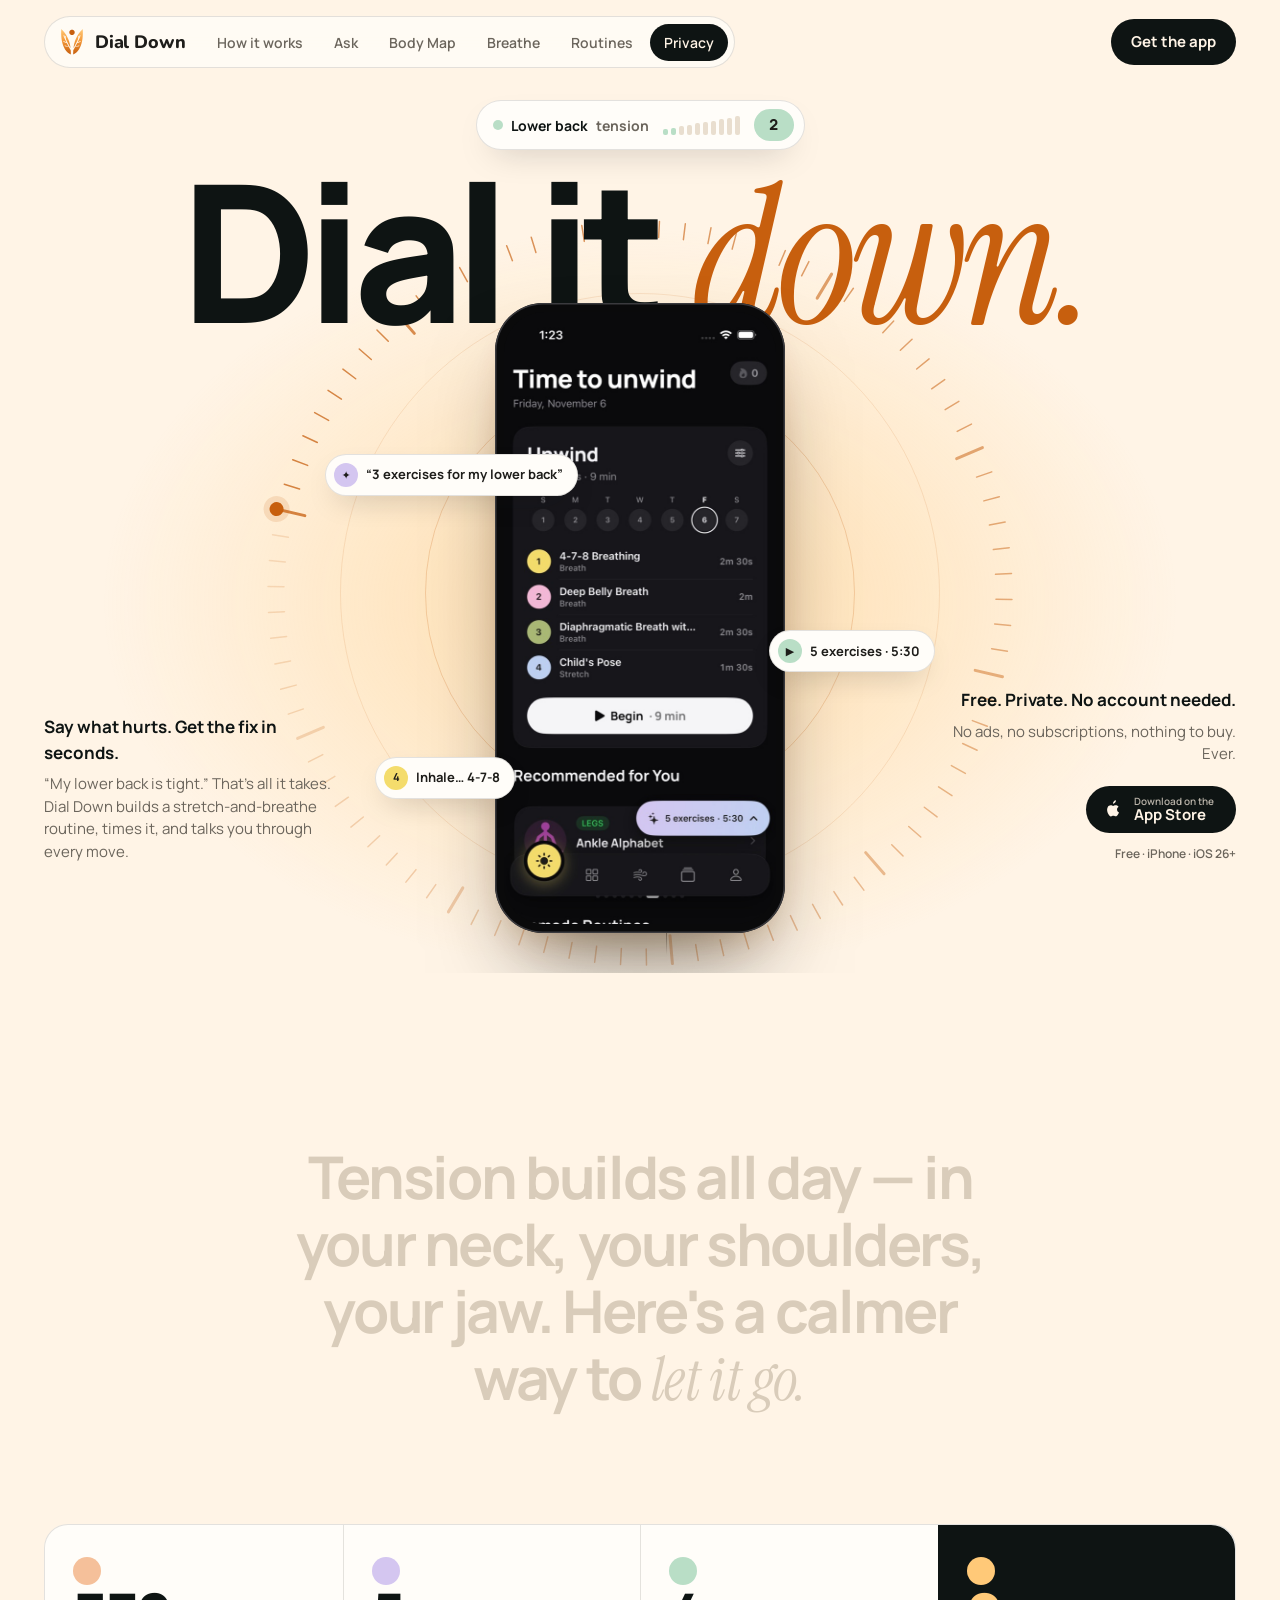
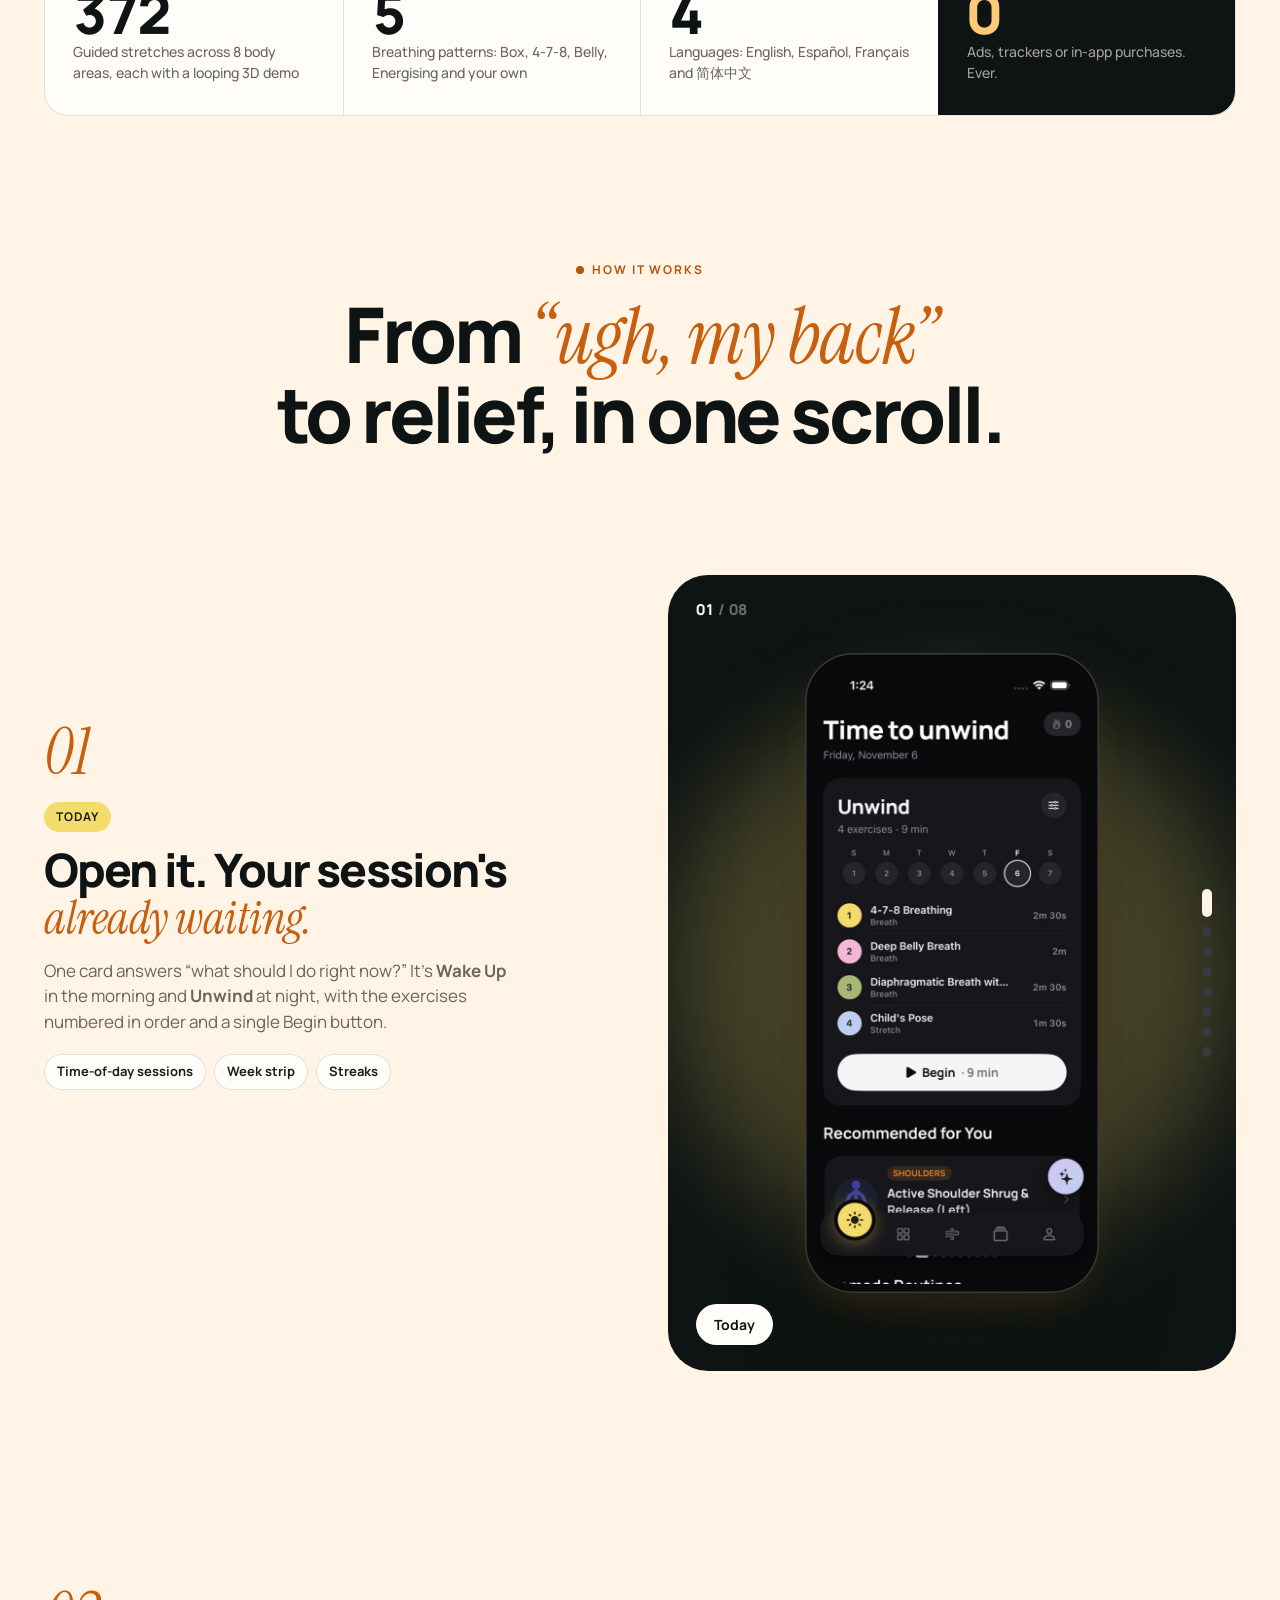
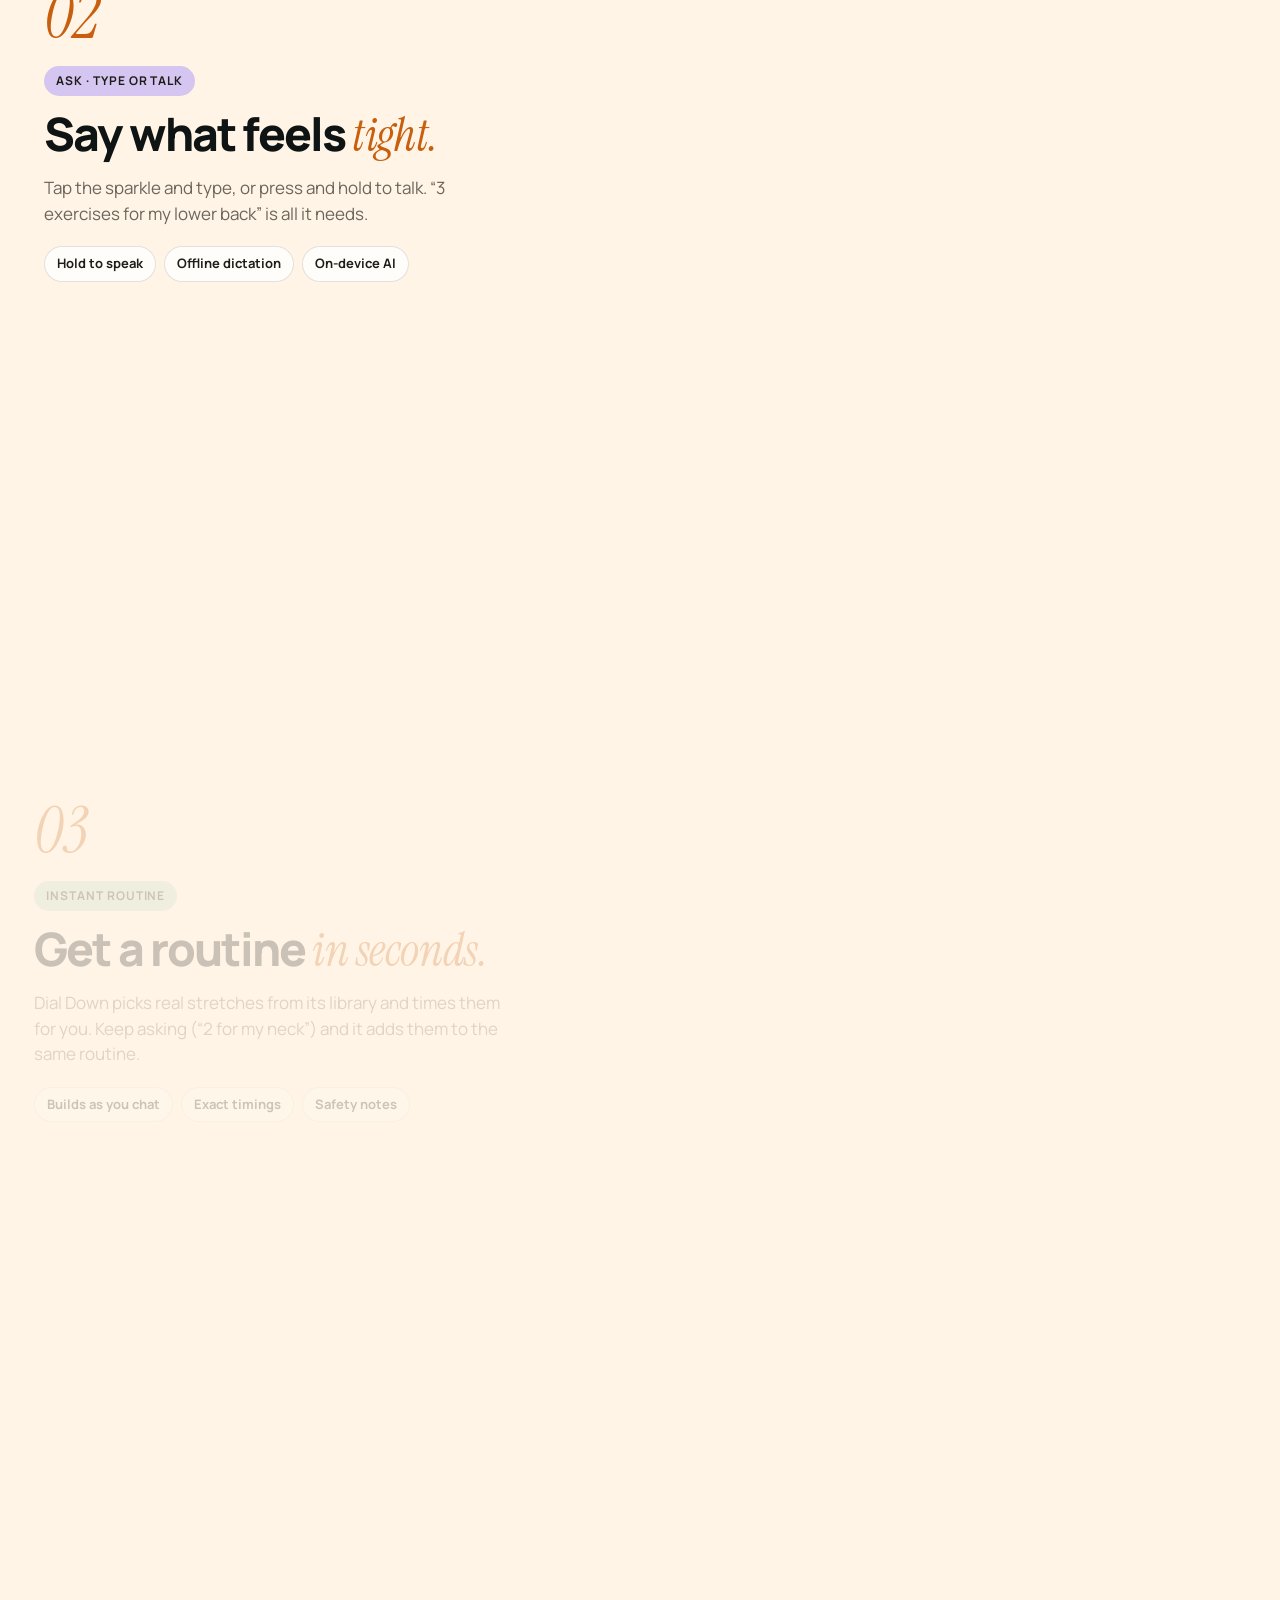
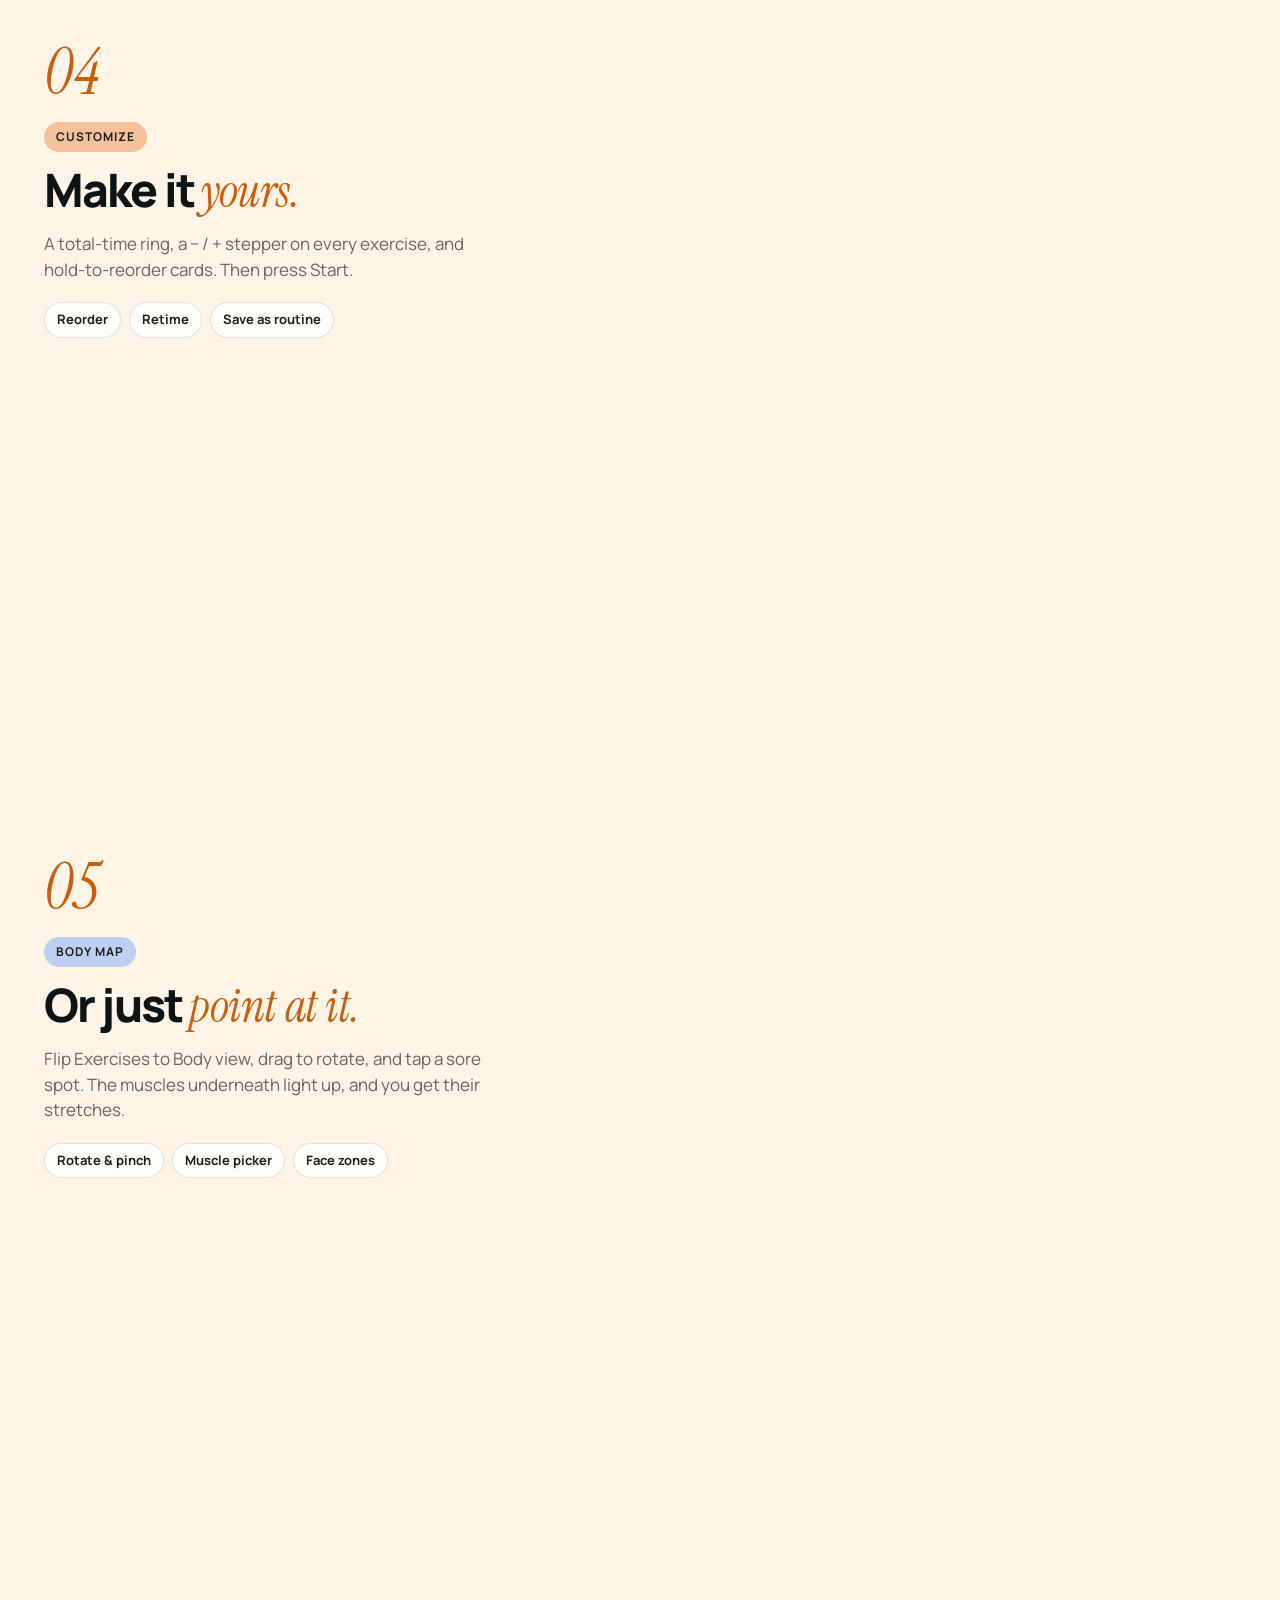
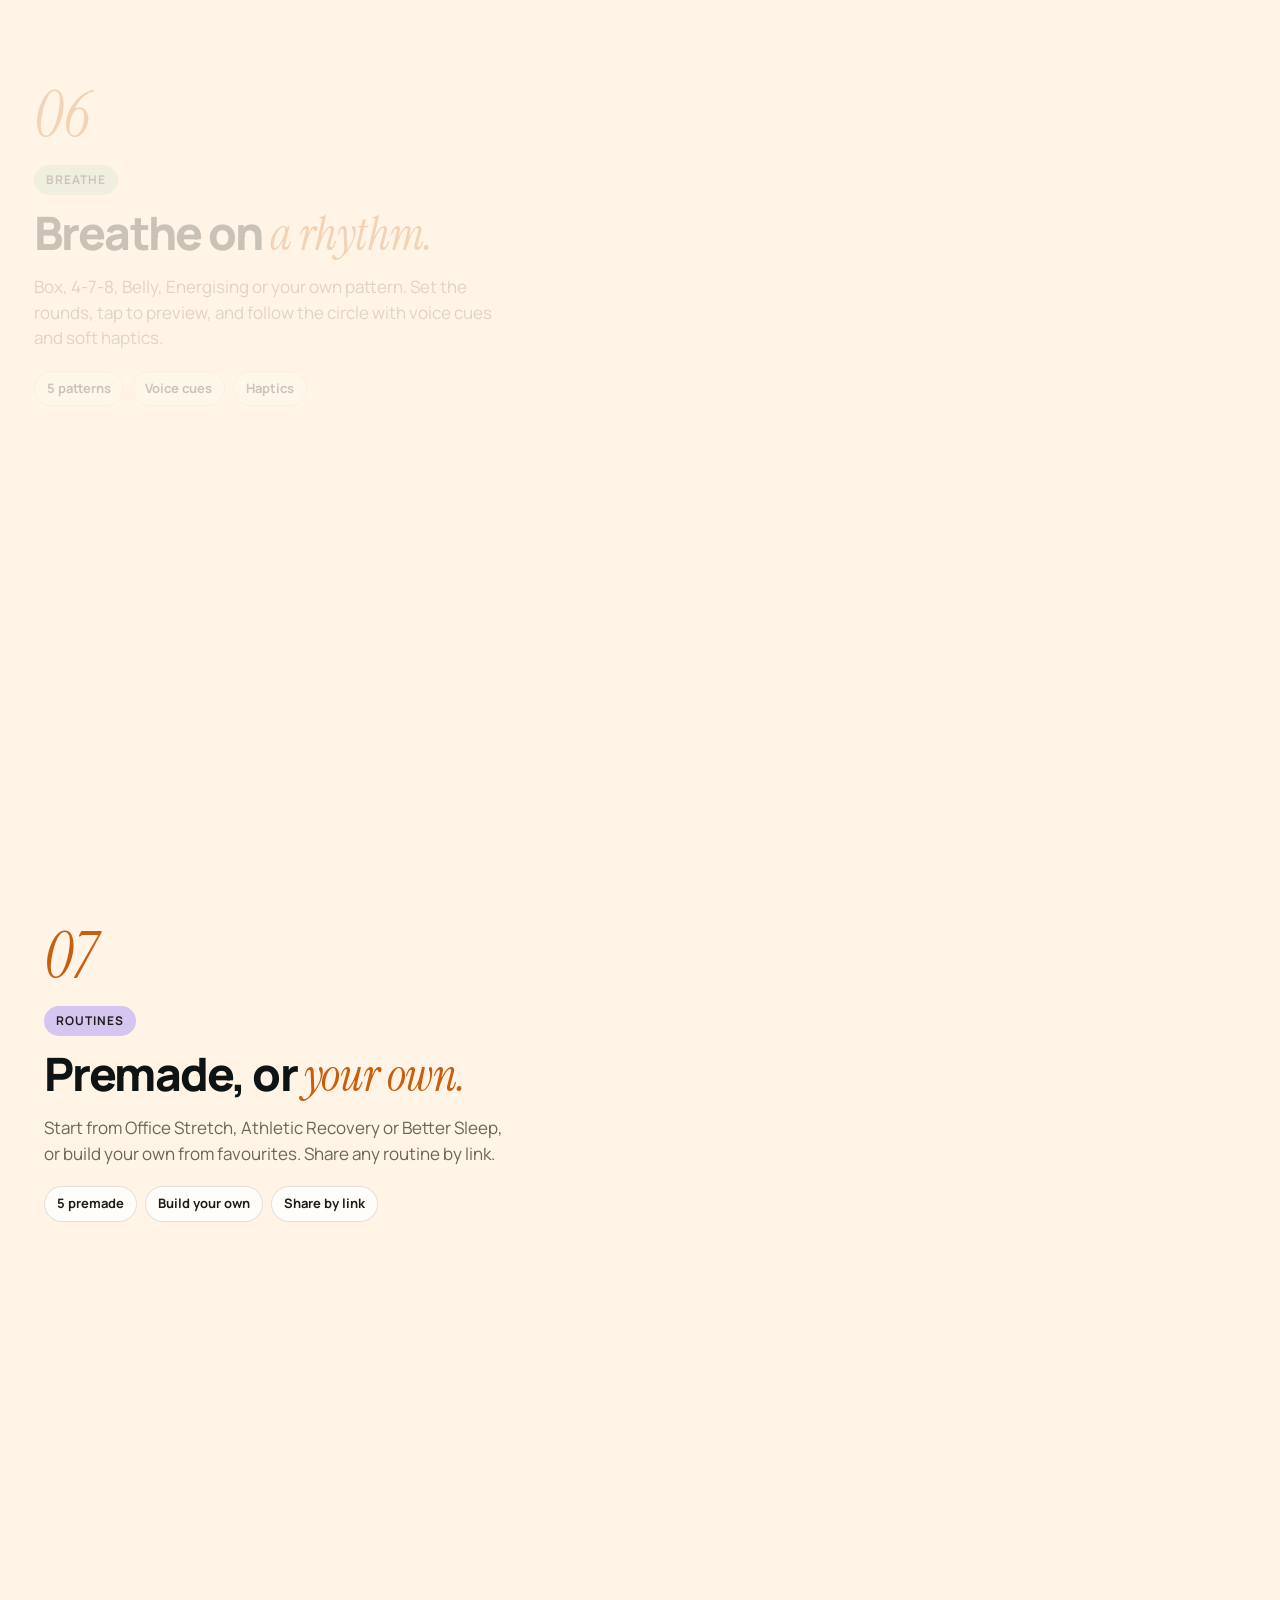
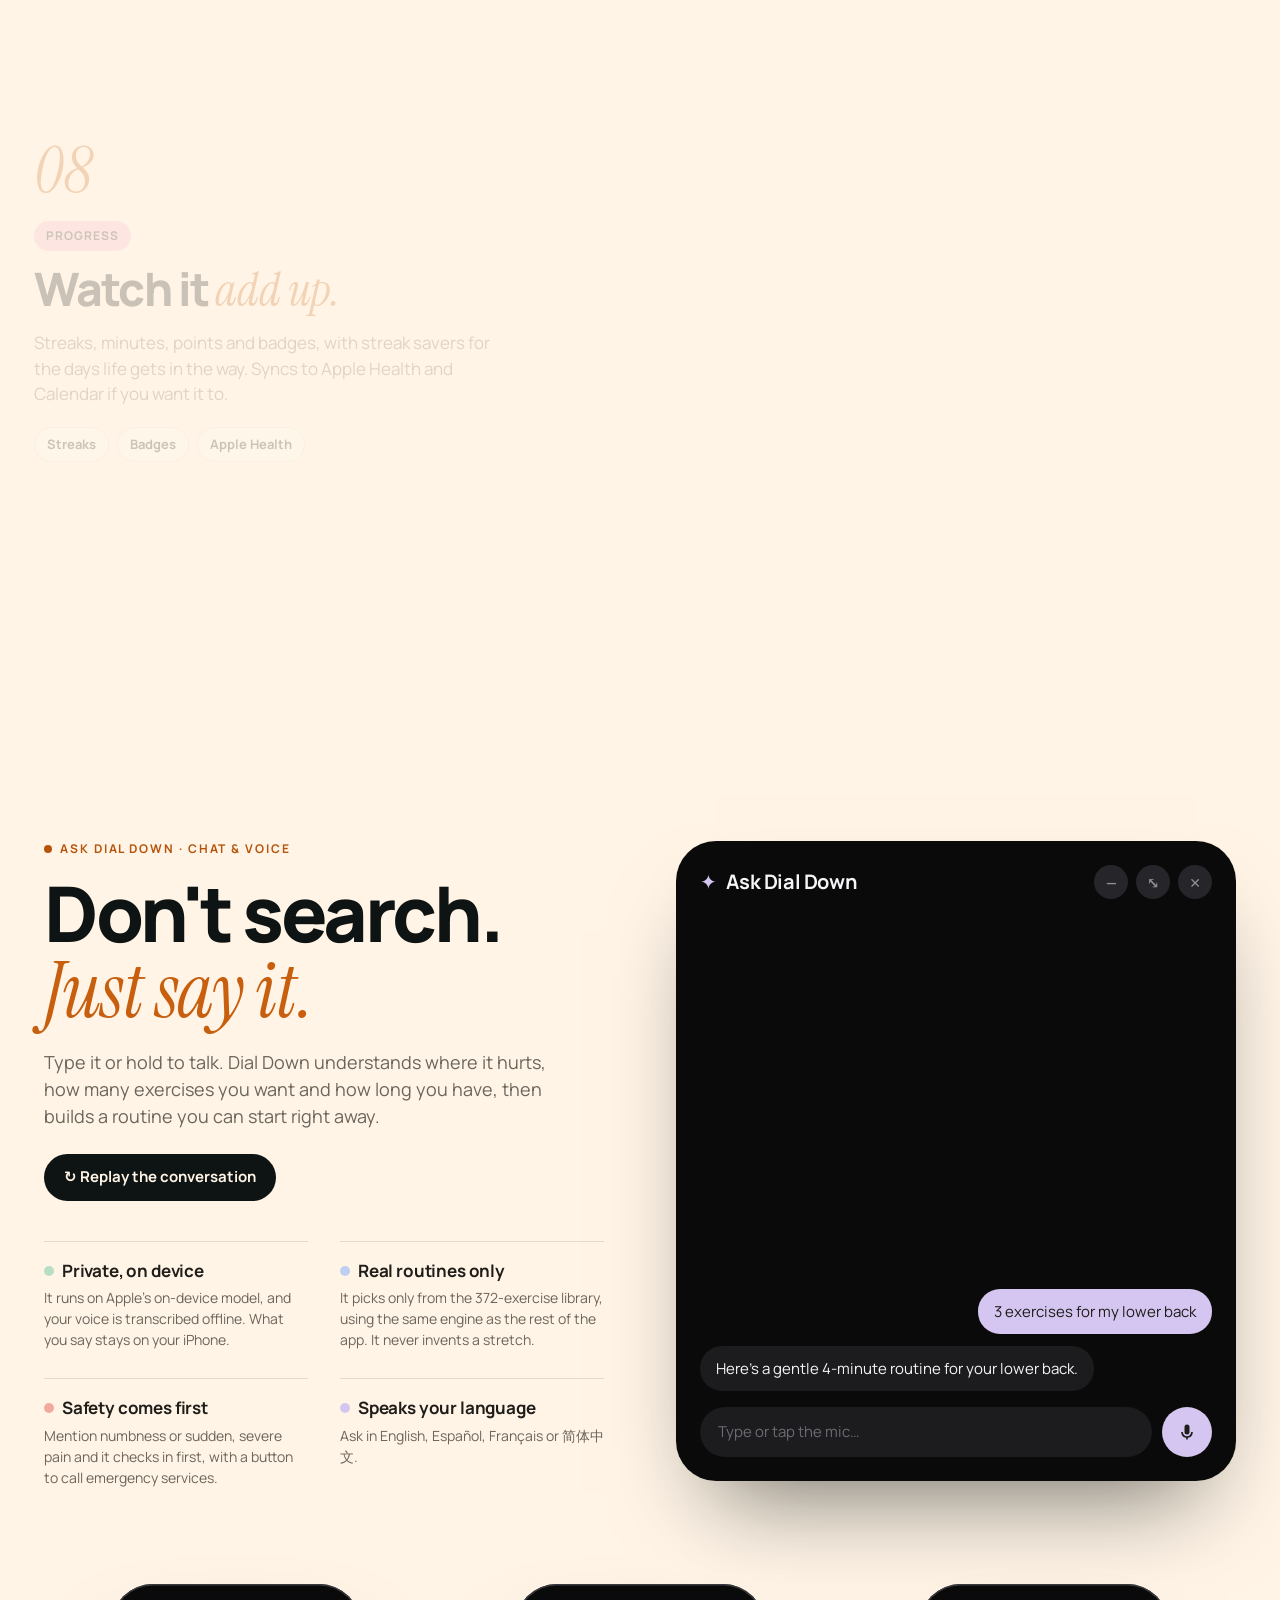
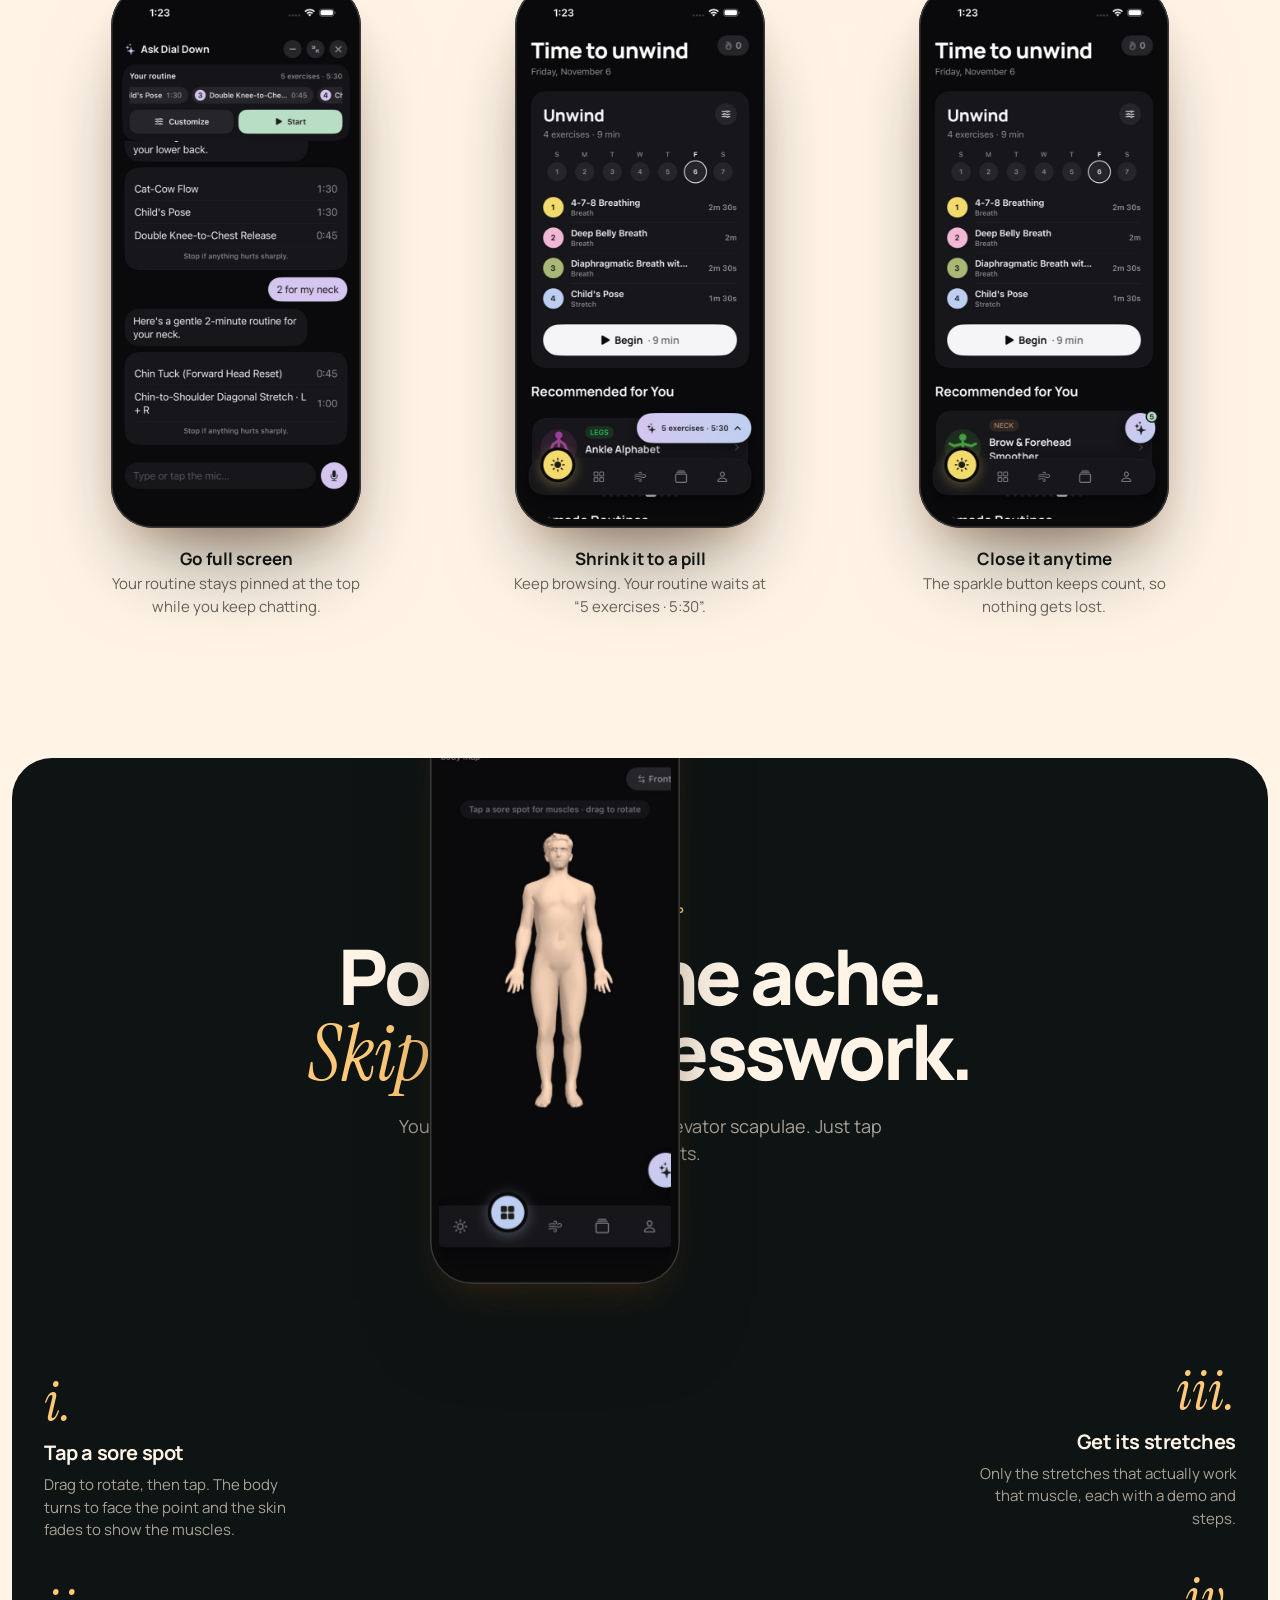
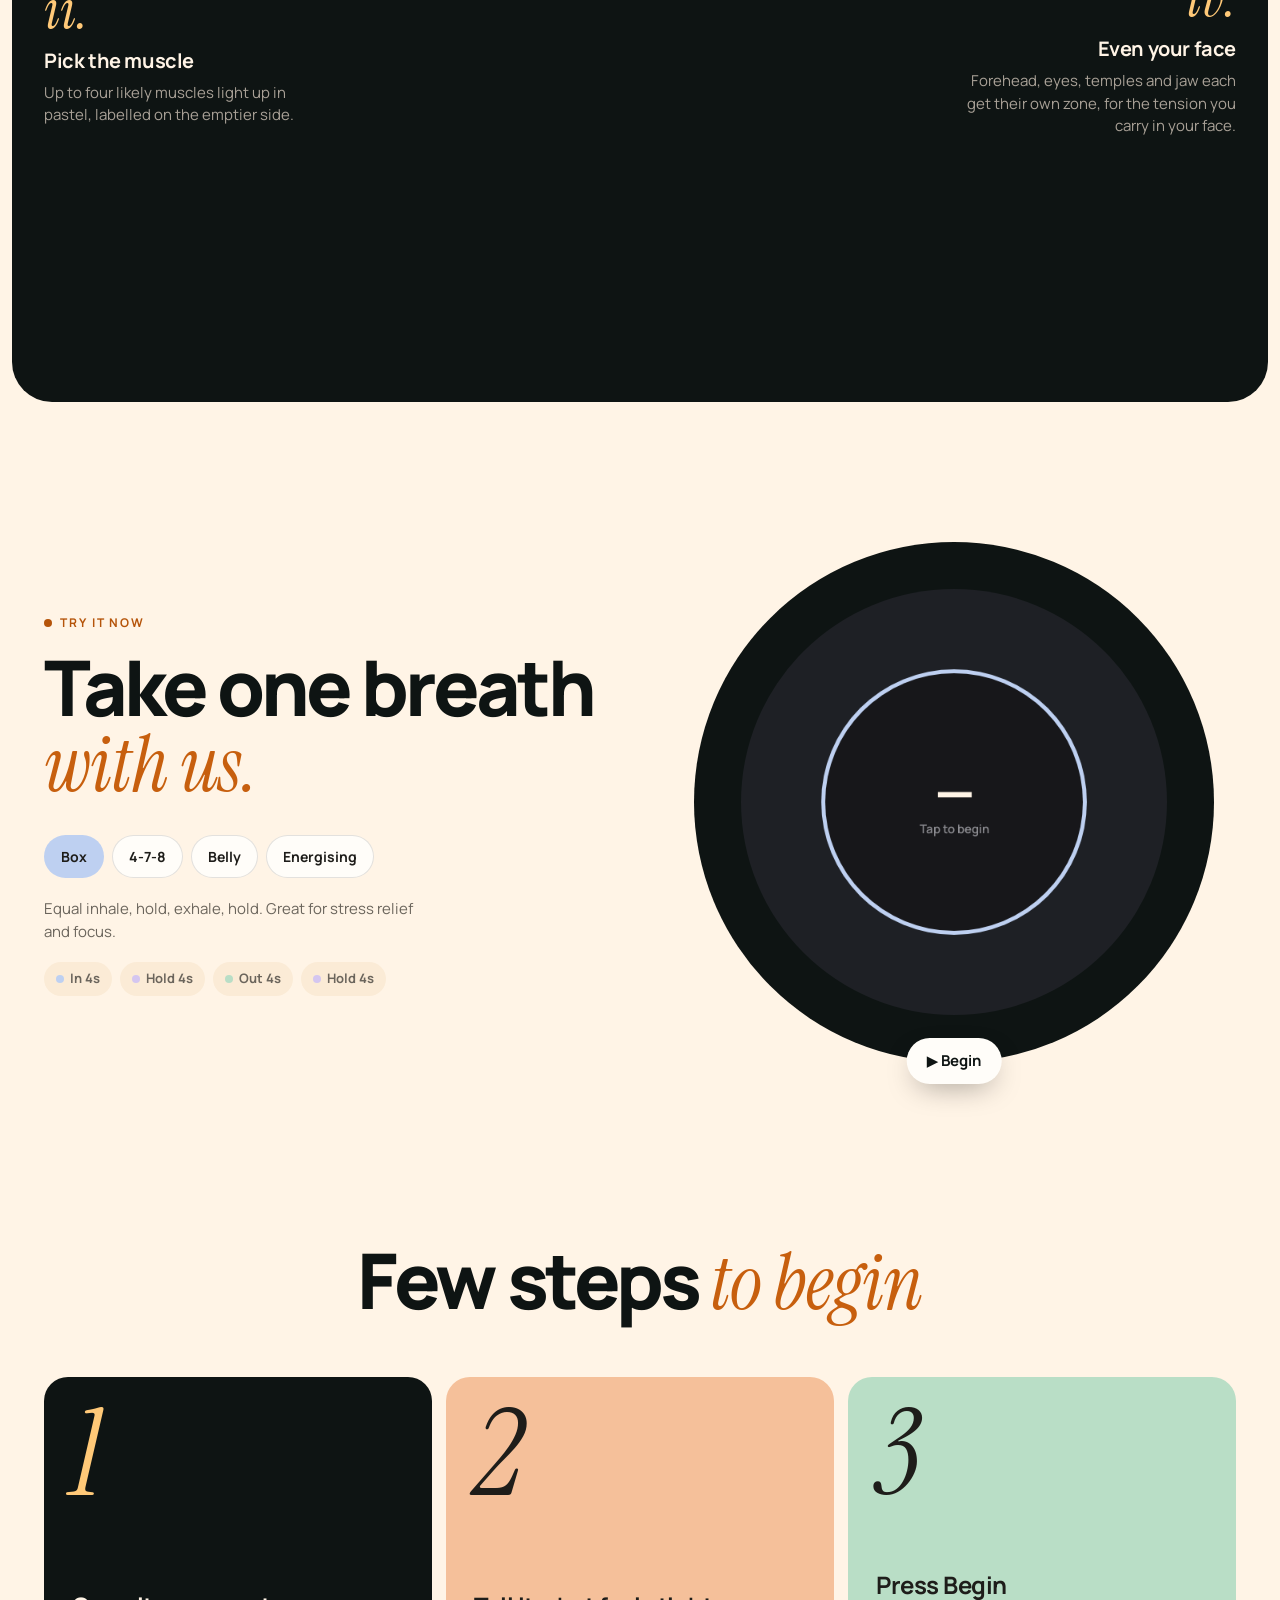
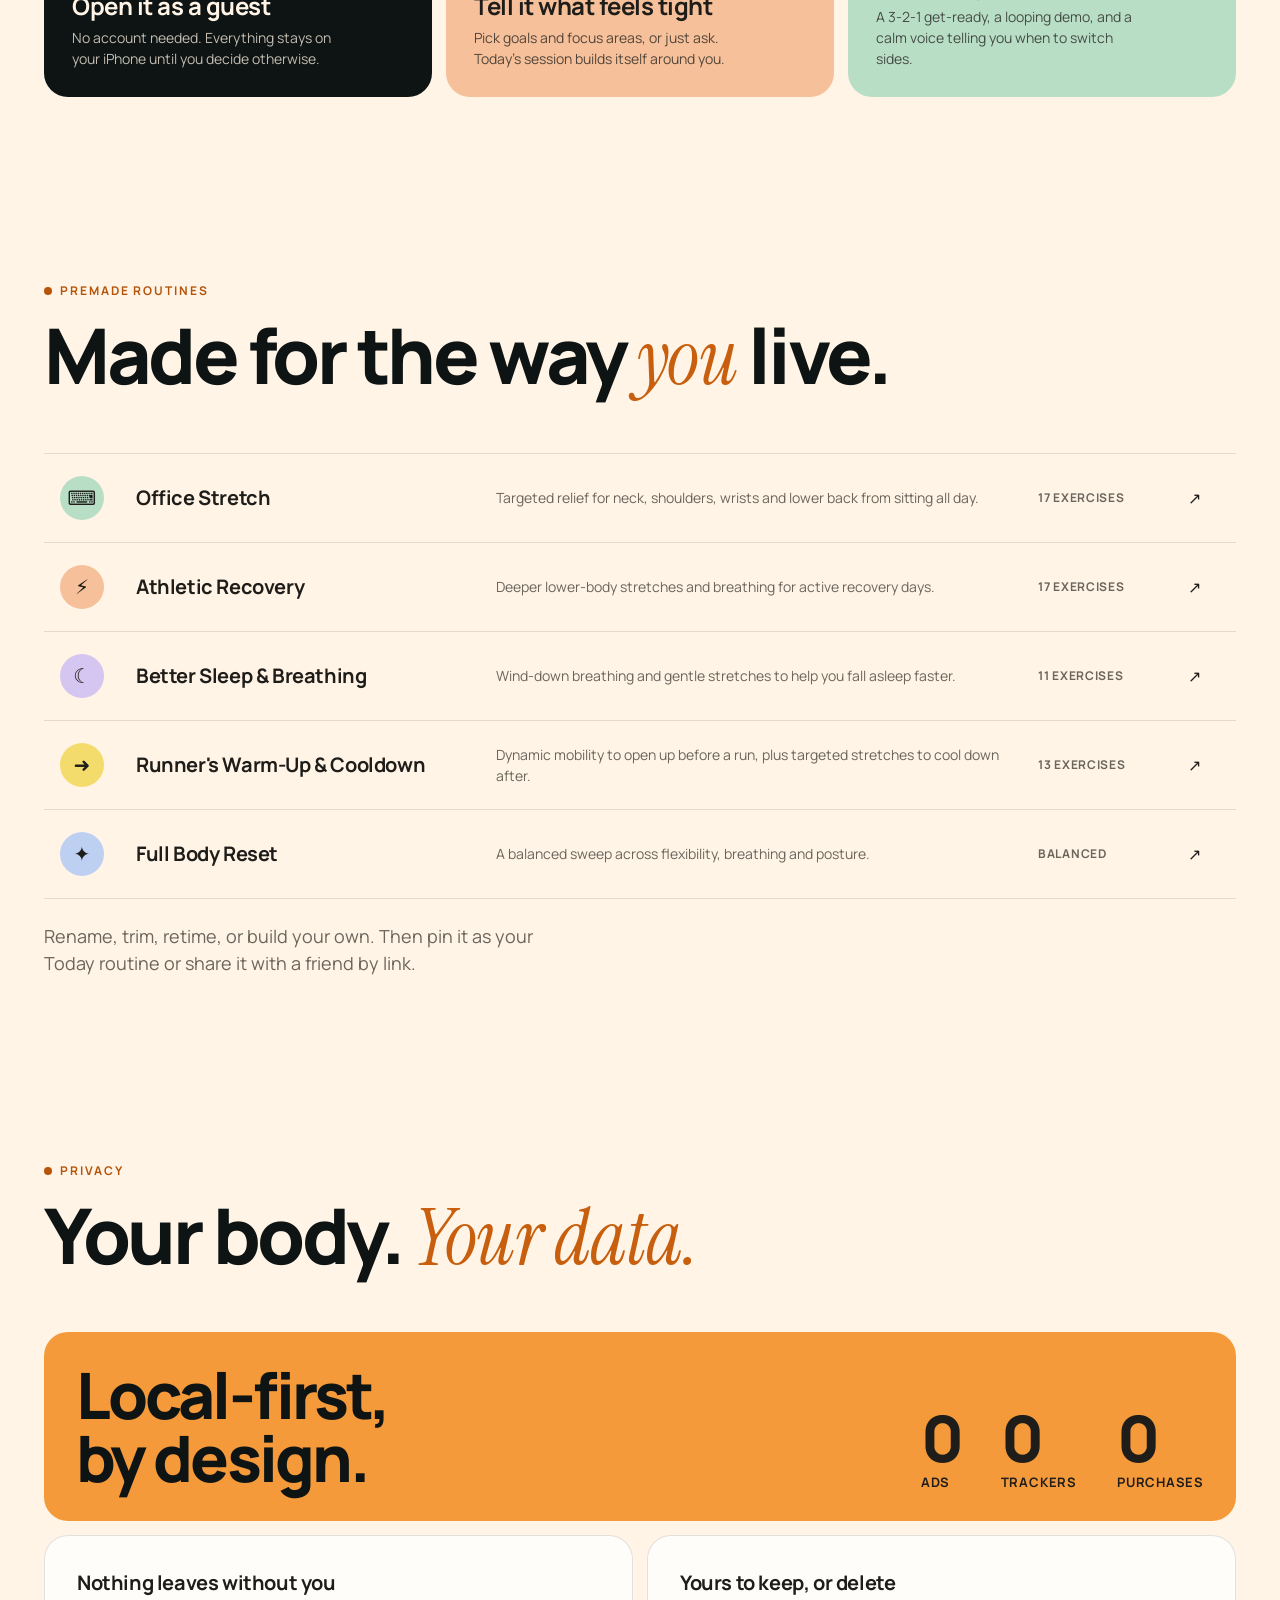
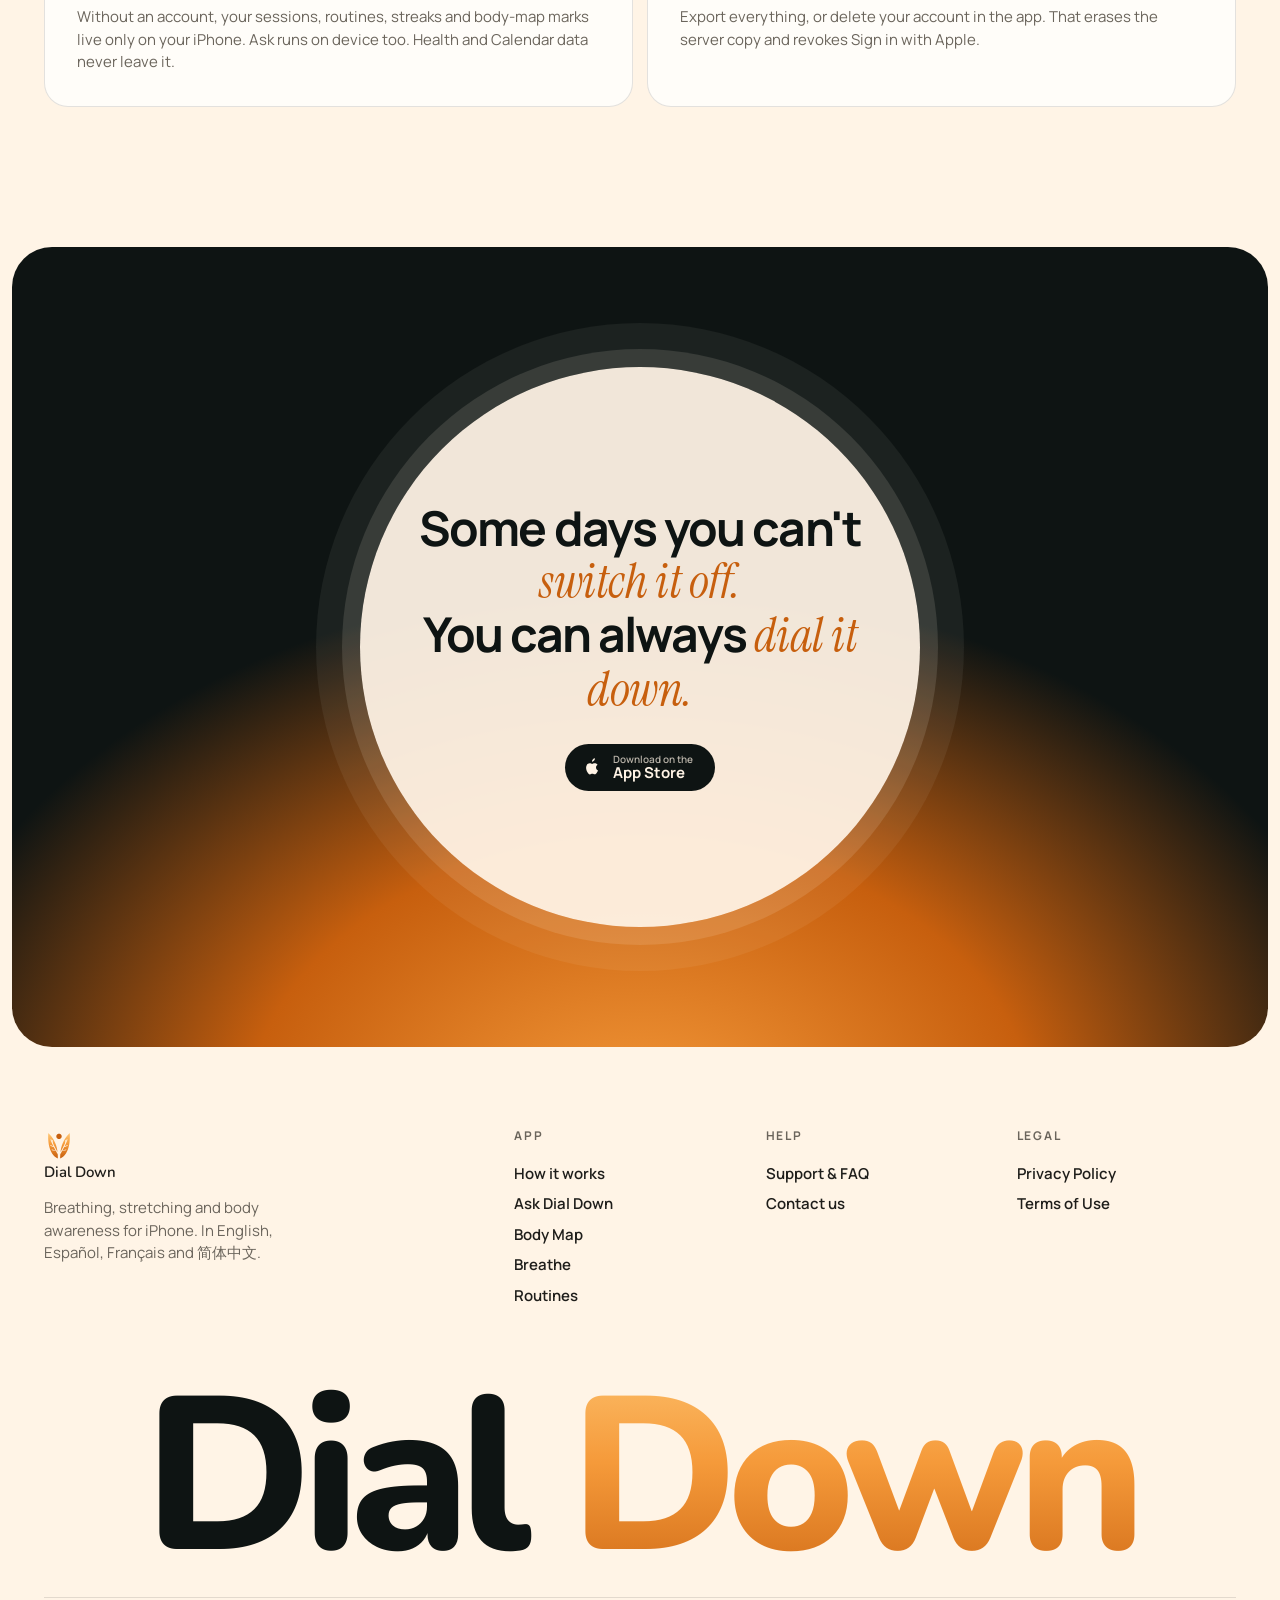
==== commit ecf587d1: "Use getdialdown.com for canonical, Open Graph and sitemap Co-Authored-By: Claude Opus 5.5 <noreply@a" ====
--- a/index.html
+++ b/index.html
@@ -10,10 +10,13 @@
 <meta property="og:title" content="Dial Down — Breathe and Relax">
 <meta property="og:description" content="Say what hurts. Get the fix in seconds. Free on iPhone.">
 <meta property="og:type" content="website">
-<meta property="og:image" content="assets/og-image.png">
+<meta property="og:image" content="https://www.getdialdown.com/assets/og-image.png">
+<meta property="og:url" content="https://www.getdialdown.com/">
+<link rel="canonical" href="https://www.getdialdown.com/">
 <meta property="og:image:width" content="1200">
 <meta property="og:image:height" content="630">
 <meta name="twitter:card" content="summary_large_image">
+<meta name="twitter:image" content="https://www.getdialdown.com/assets/og-image.png">
 <link rel="icon" href="favicon.ico" sizes="48x48">
 <link rel="icon" href="favicon.svg" type="image/svg+xml">
 <link rel="apple-touch-icon" href="apple-touch-icon.png">
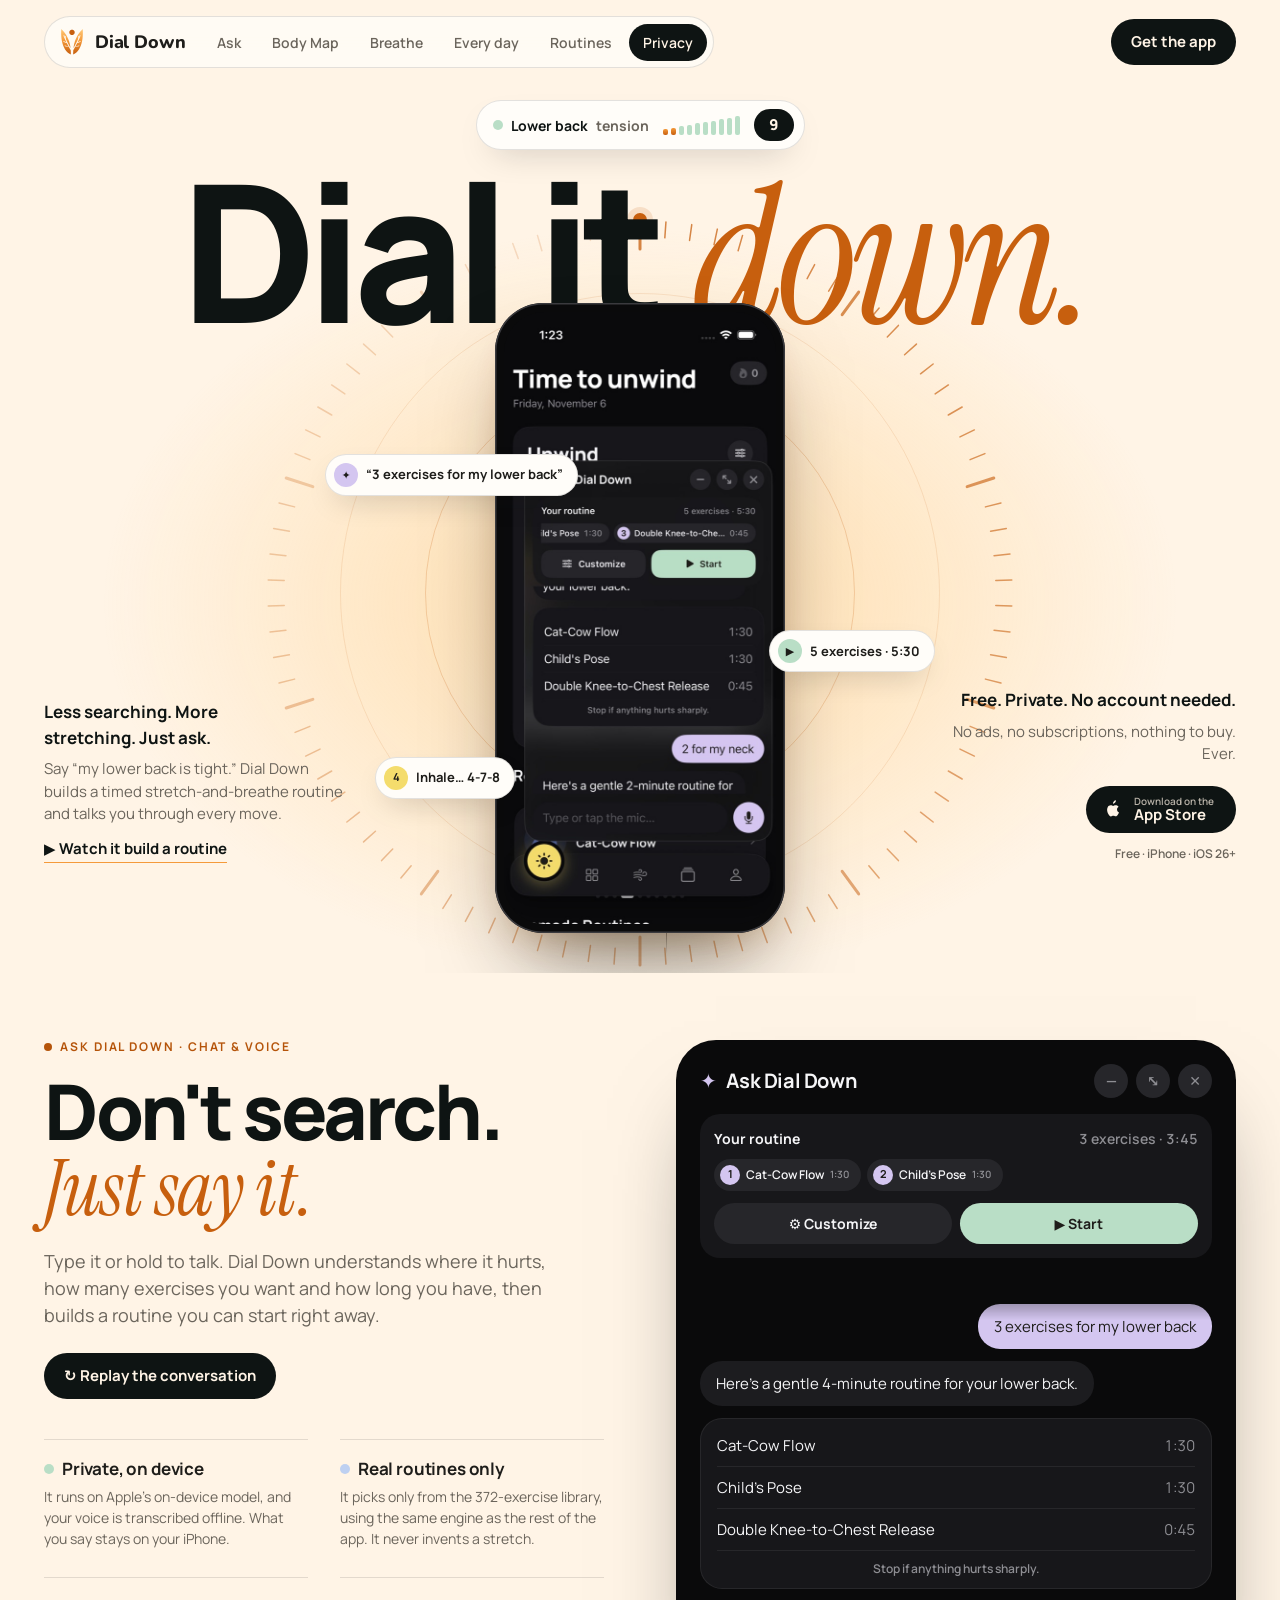
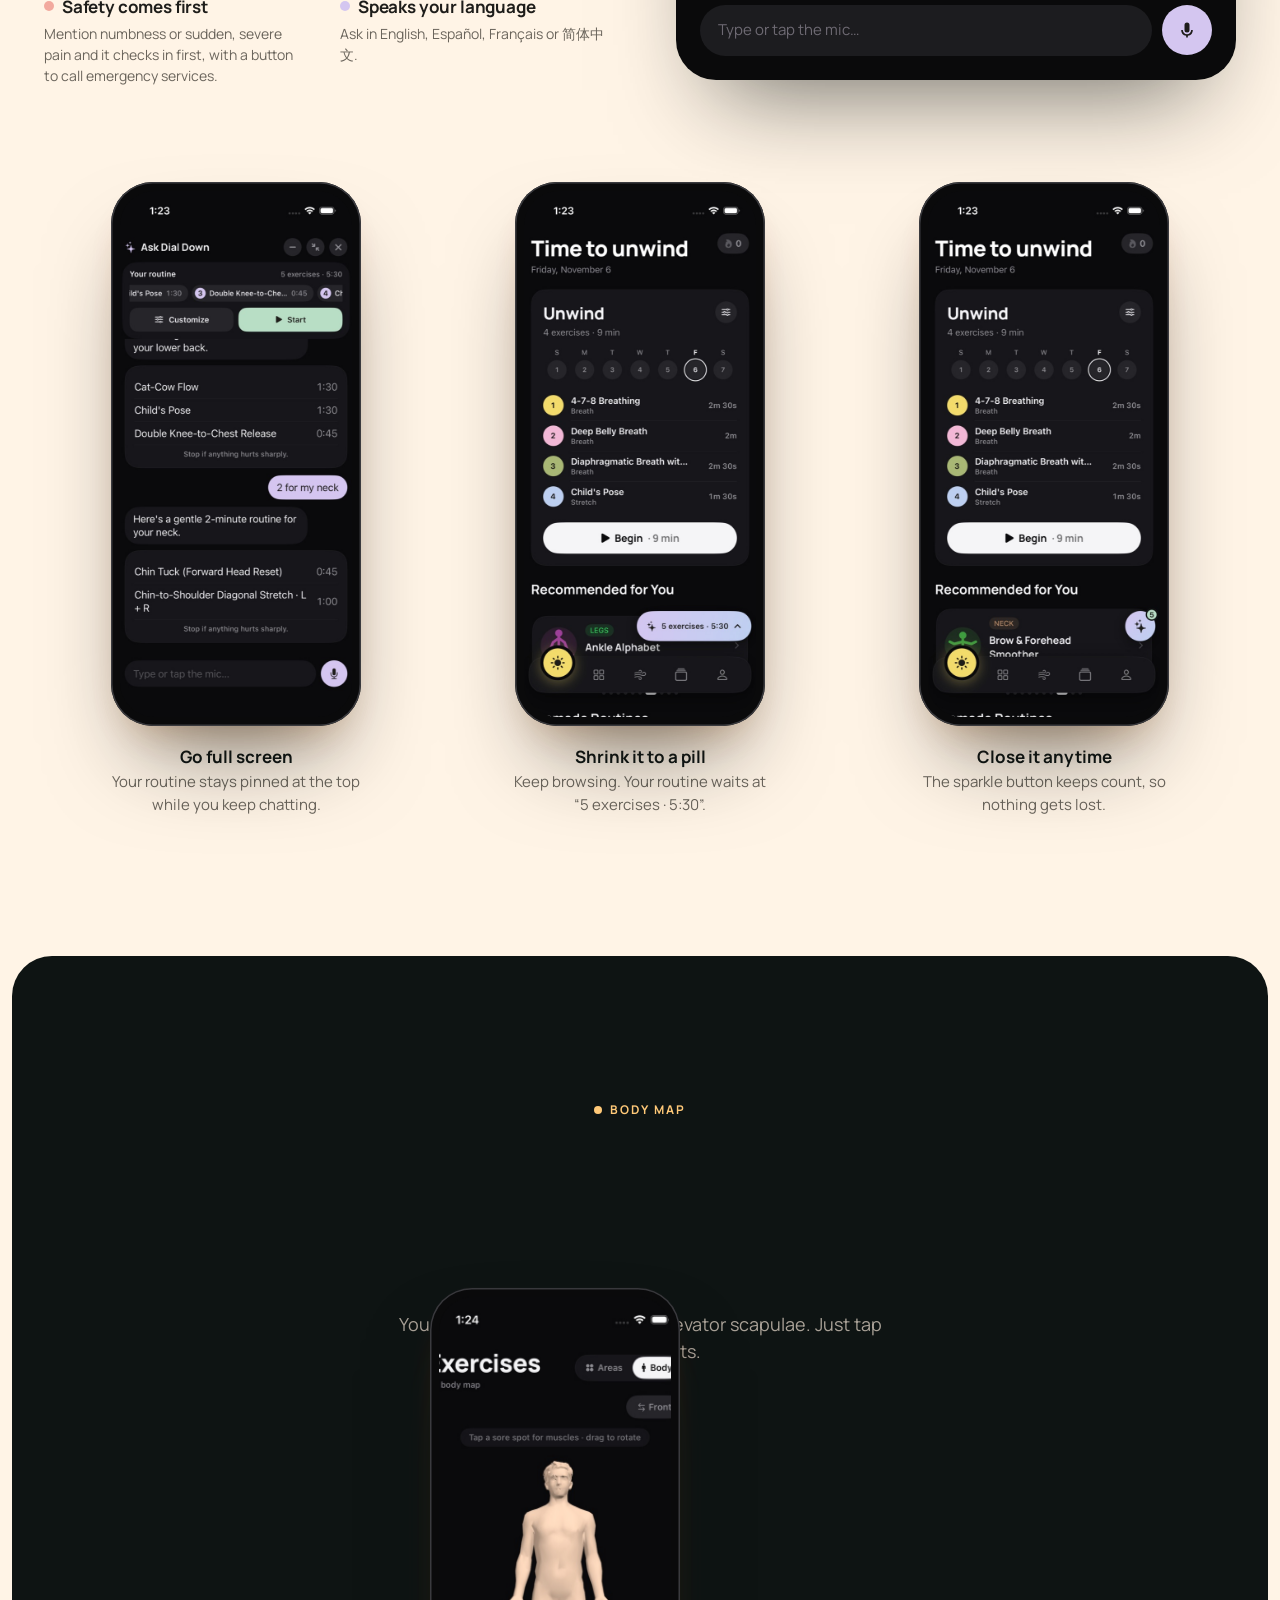
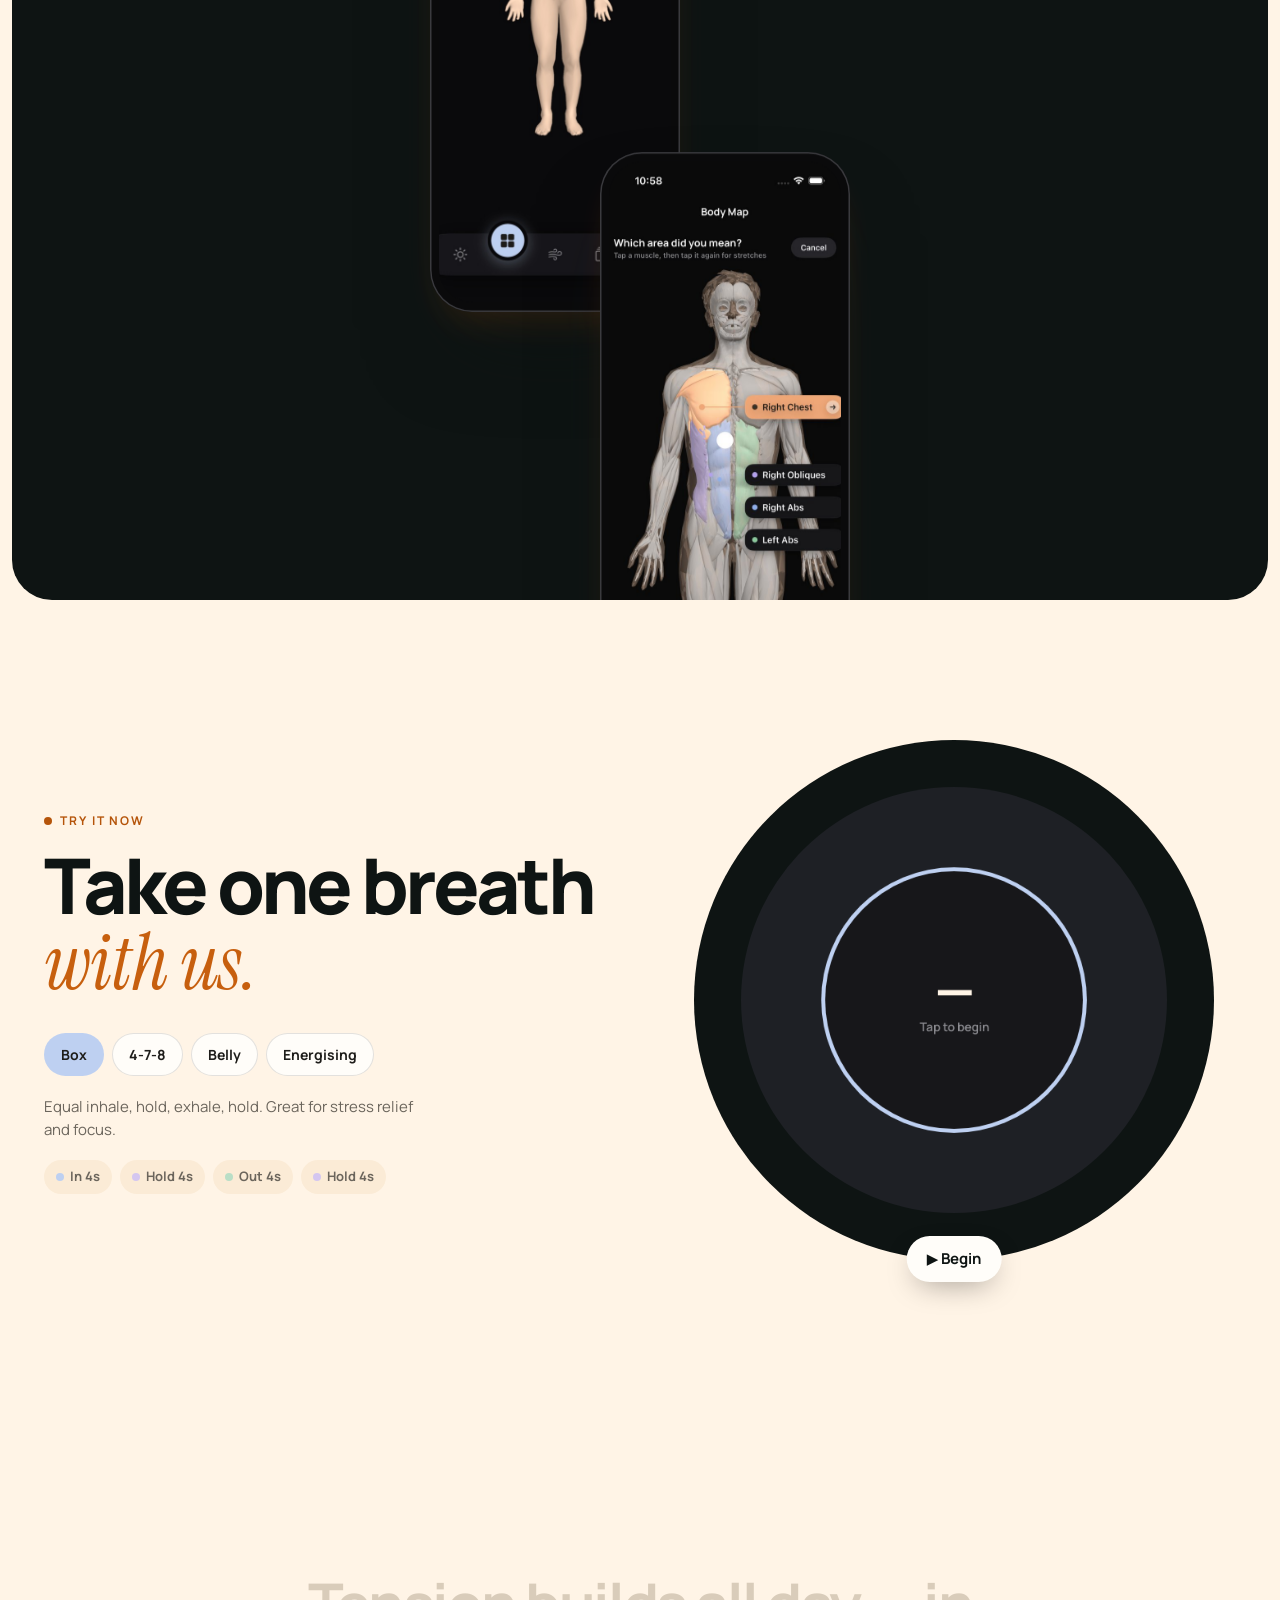
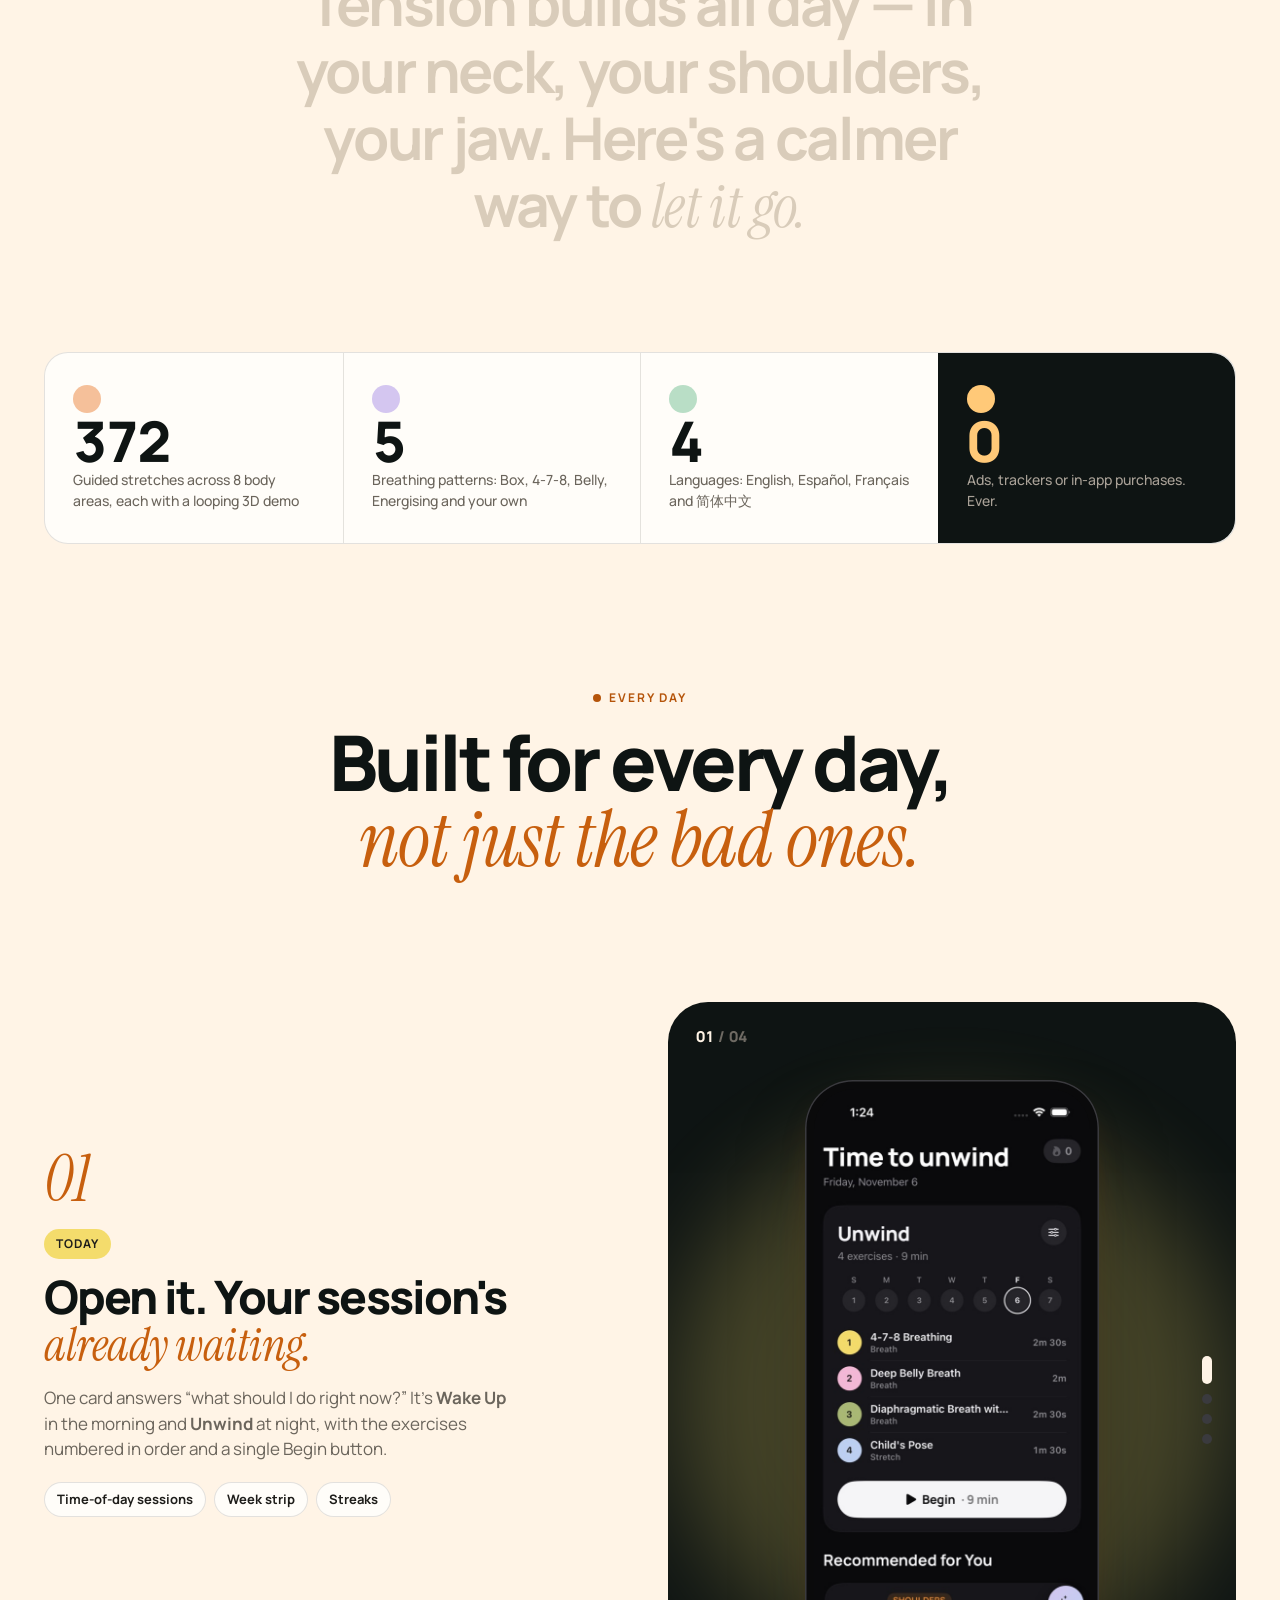
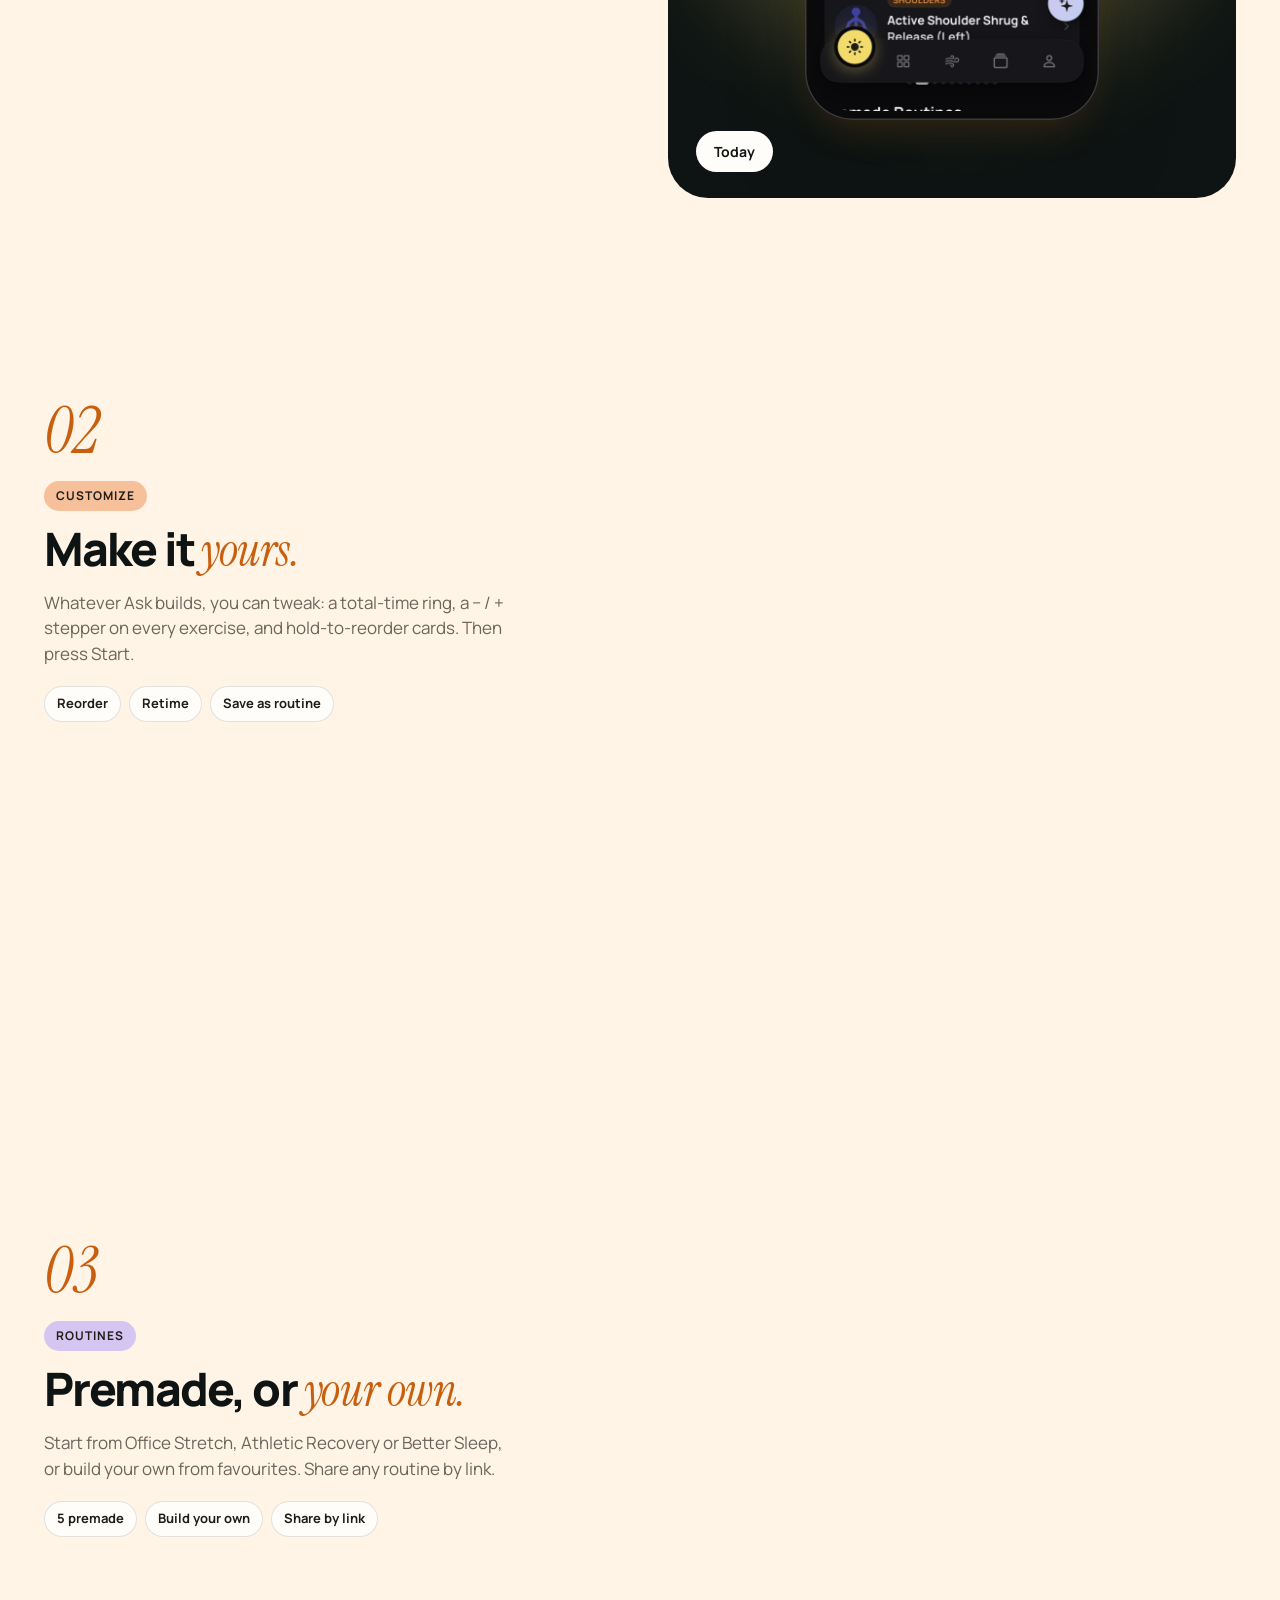
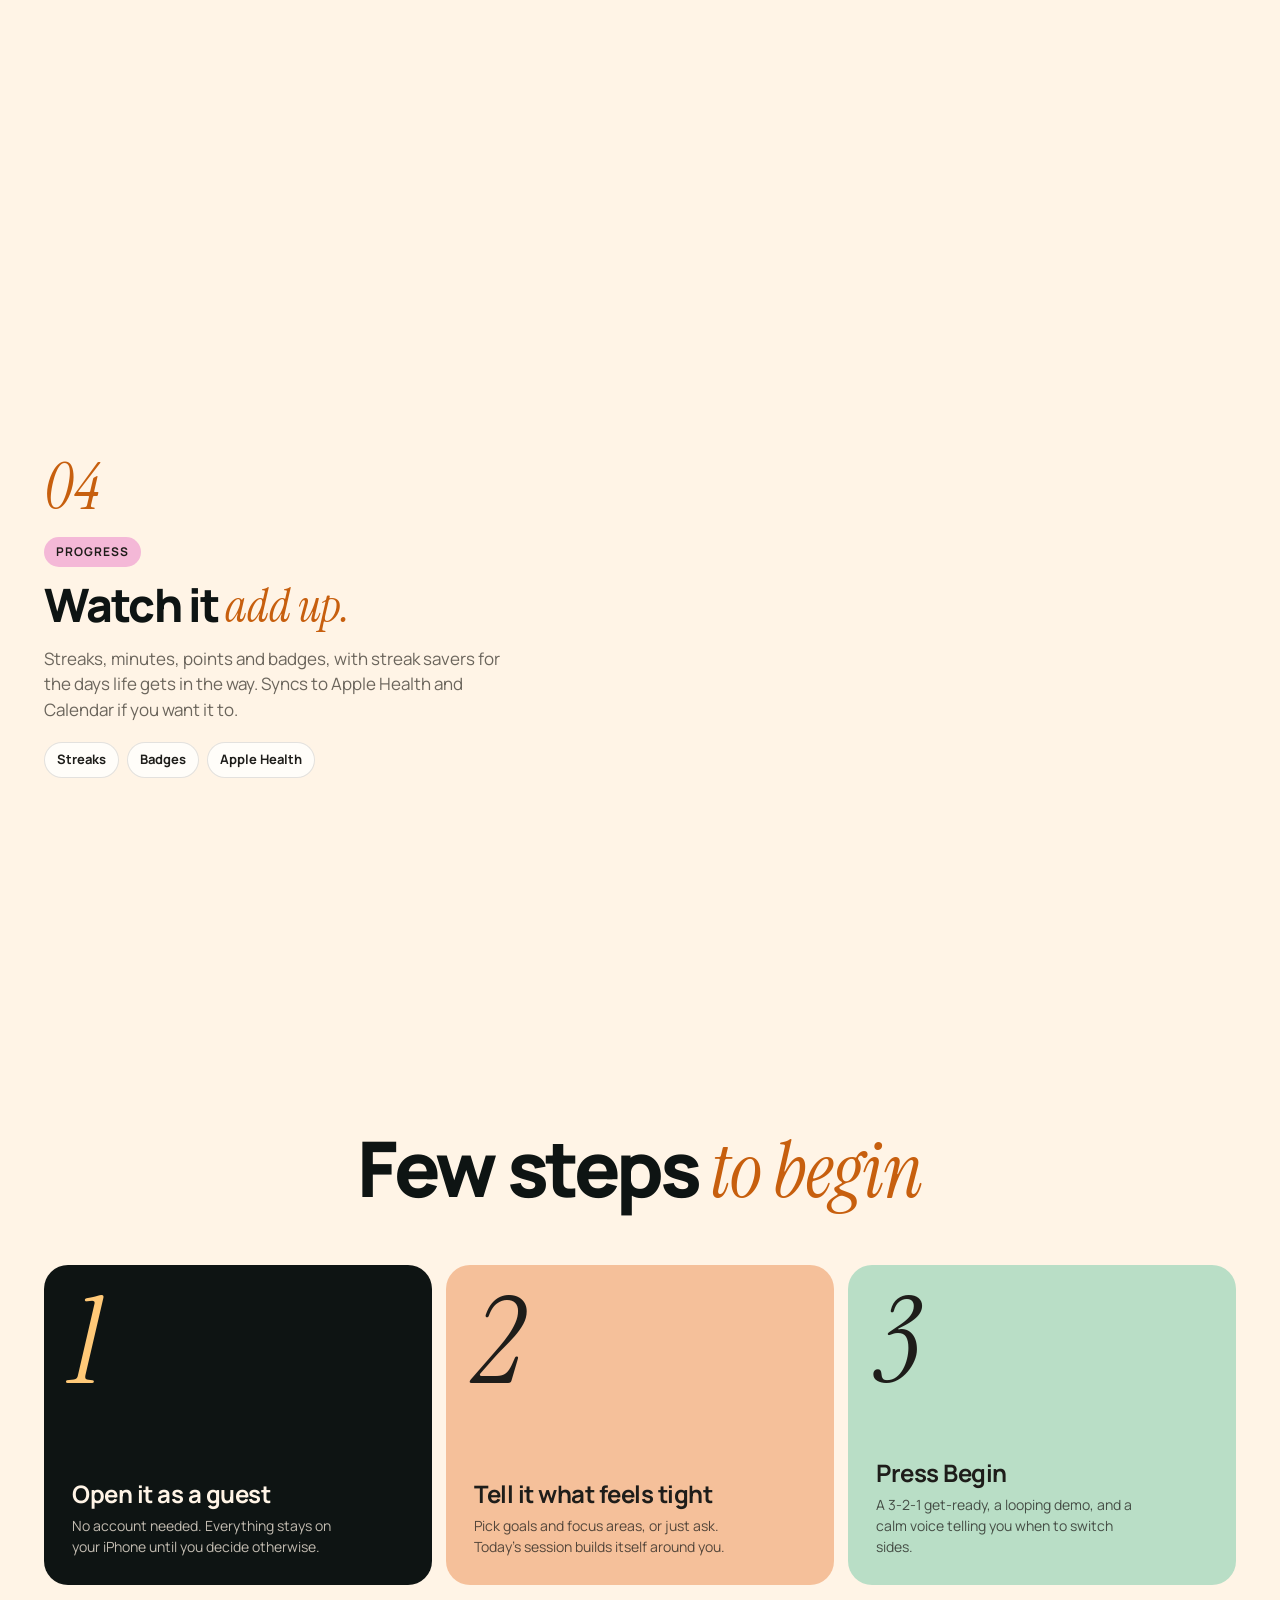
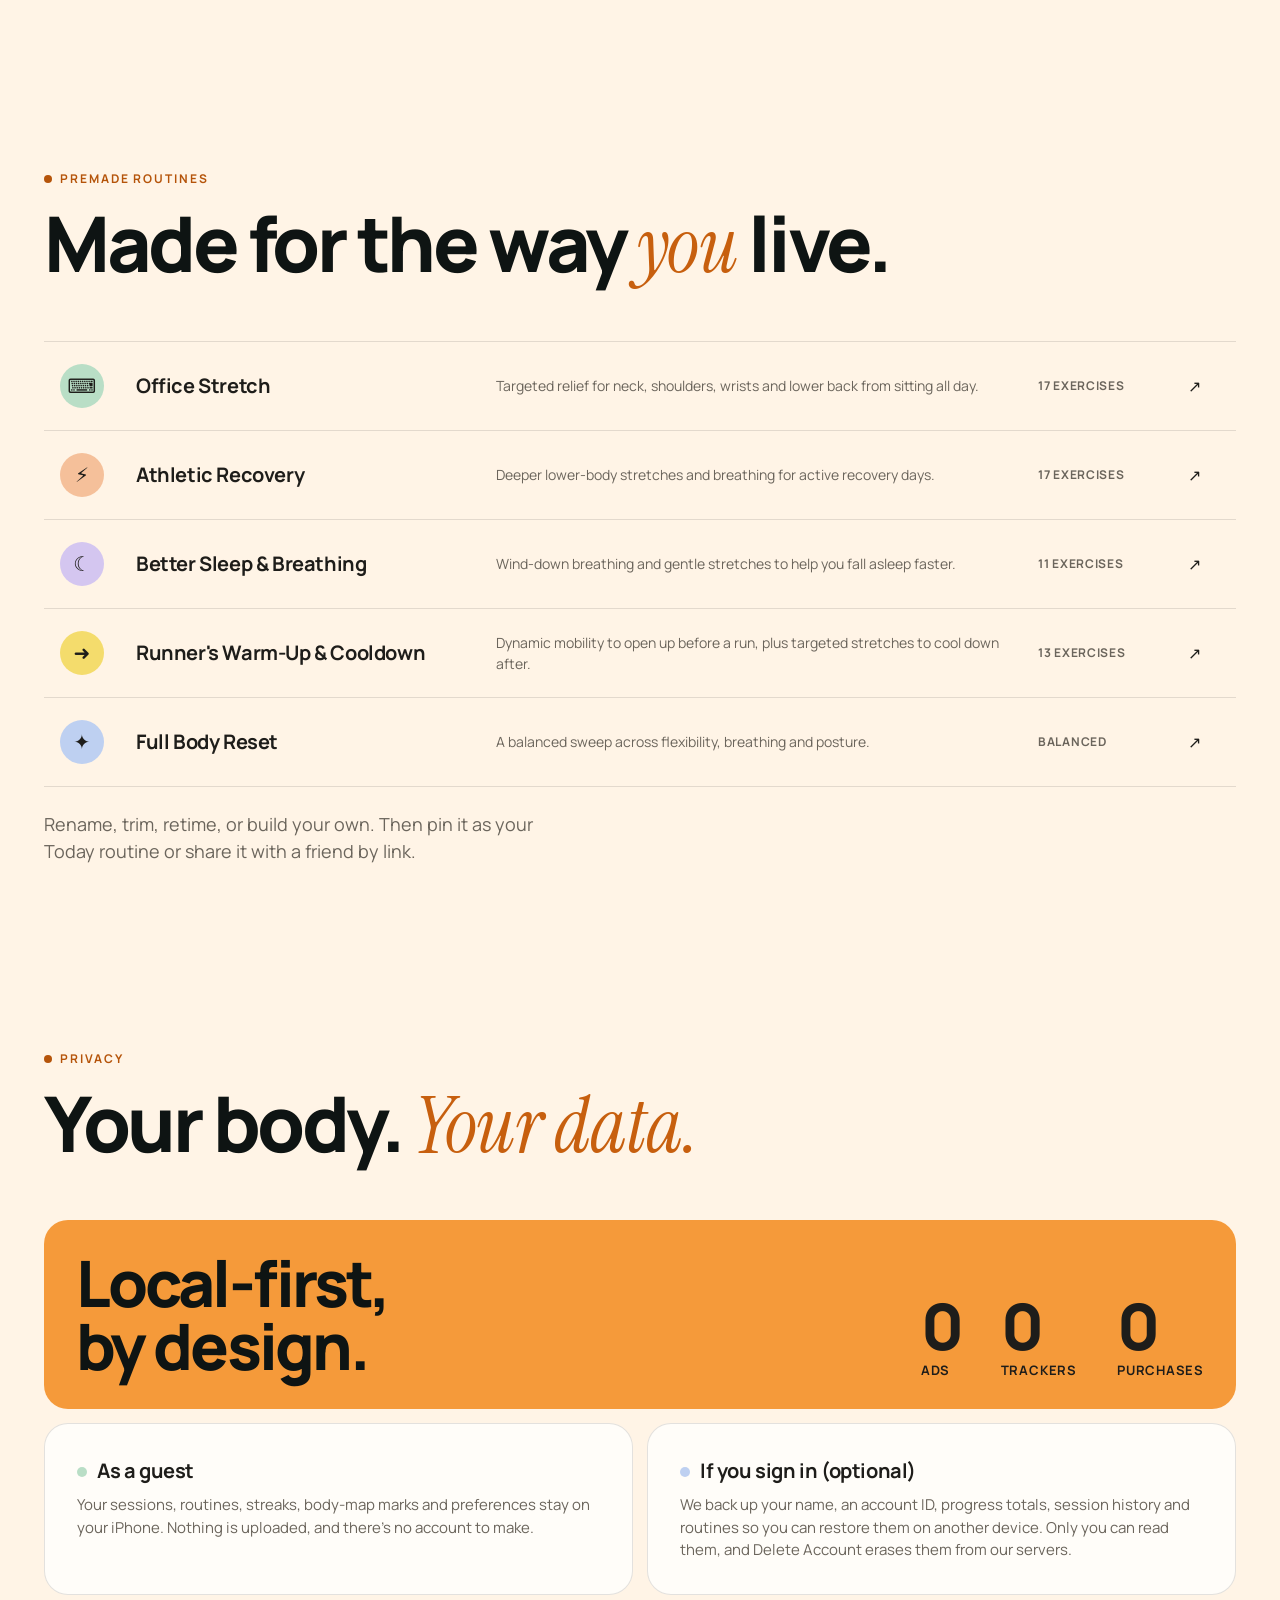
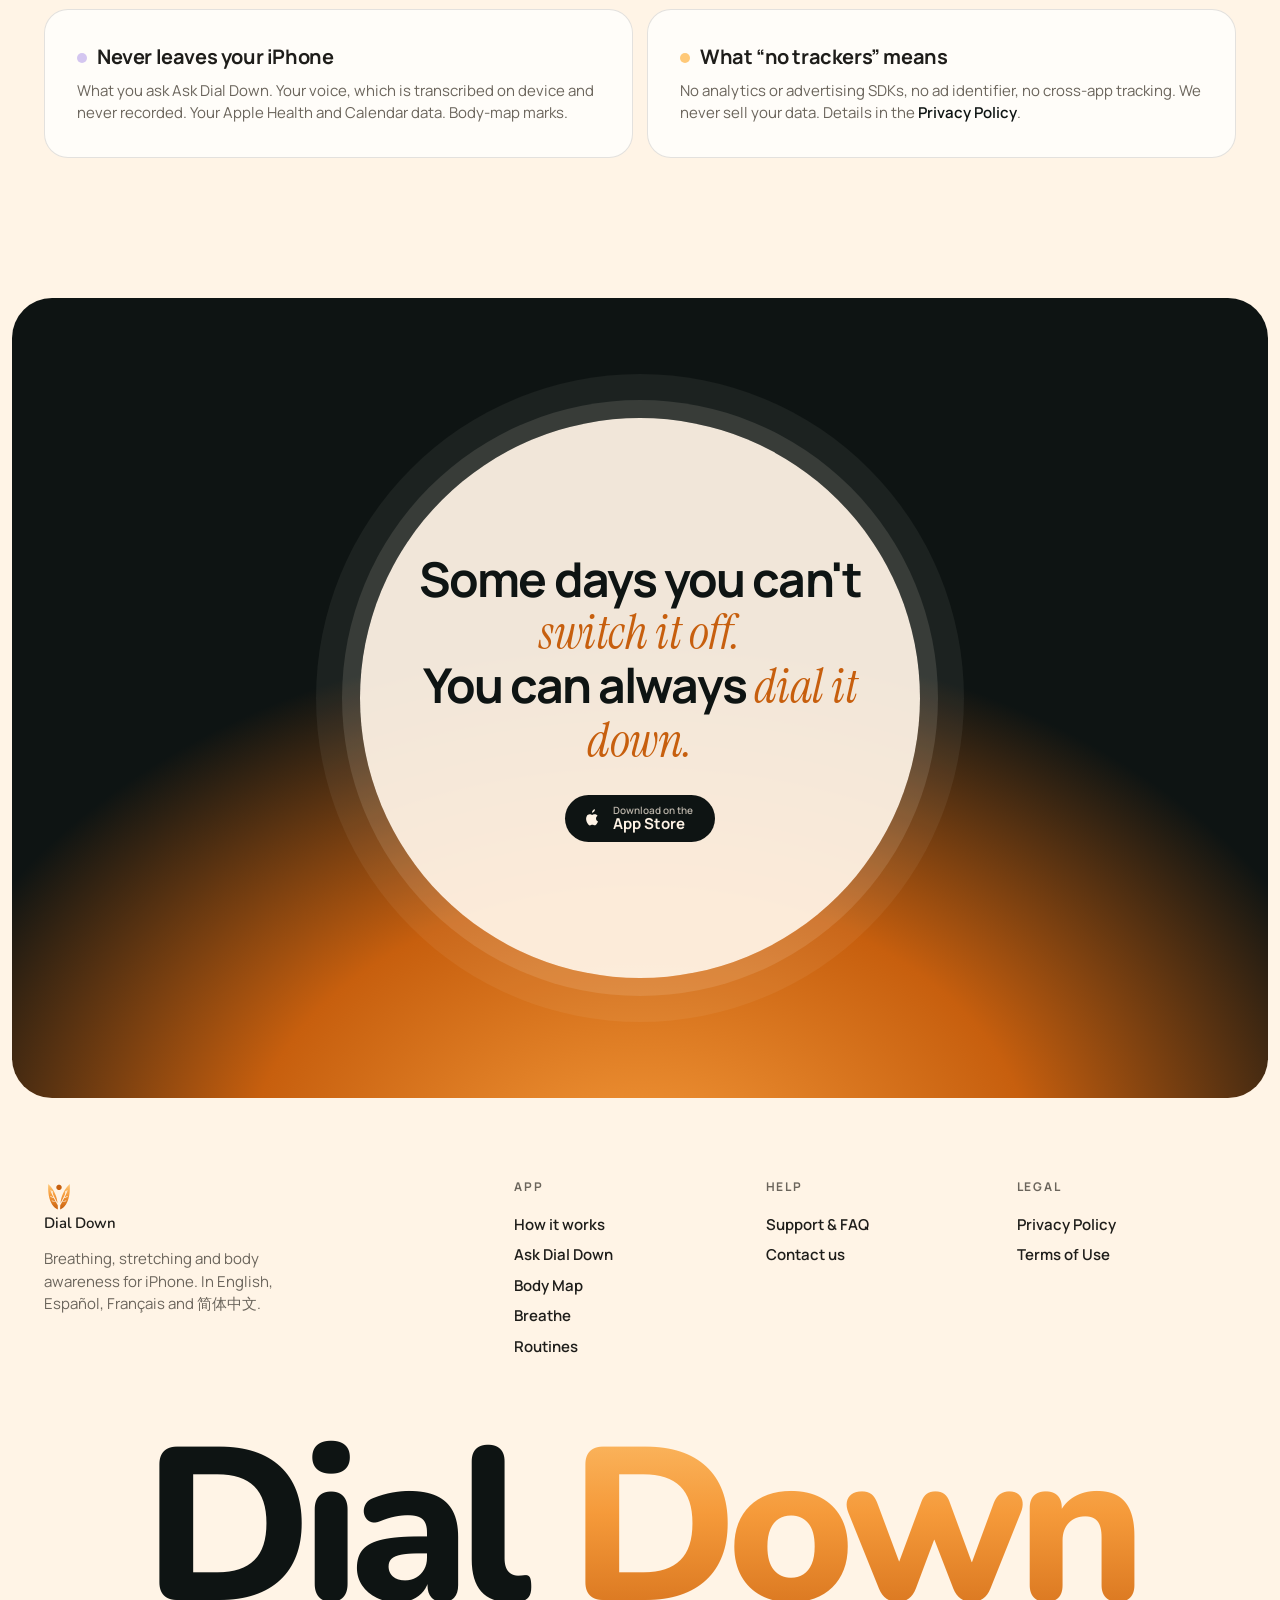
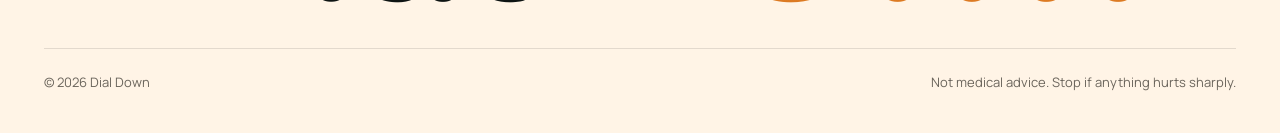
==== commit 7d5e727c: "Lead with Ask, Body Map and Breathe; clarify privacy - Hero: "Less searching. More stretching. Just " ====
--- a/index.html
+++ b/index.html
@@ -4,11 +4,11 @@
 <meta charset="utf-8">
 <meta name="viewport" content="width=device-width, initial-scale=1">
 <title>Dial Down — Breathe and Relax</title>
-<meta name="description" content="Say what hurts and get a stretch-and-breathe routine in seconds. 372 guided exercises, a 3D body map and on-device chat and voice. Free, with no ads and no tracking.">
+<meta name="description" content="Less searching, more stretching. Tell Dial Down what feels tight and it builds a stretch-and-breathe routine in seconds. 372 guided exercises, a 3D body map and on-device chat and voice. Free, with no ads and no tracking.">
 <meta name="theme-color" content="#0E1413">
 <meta name="apple-itunes-app" content="app-id=6818409674">
 <meta property="og:title" content="Dial Down — Breathe and Relax">
-<meta property="og:description" content="Say what hurts. Get the fix in seconds. Free on iPhone.">
+<meta property="og:description" content="Less searching. More stretching. Just ask. Free on iPhone.">
 <meta property="og:type" content="website">
 <meta property="og:image" content="https://www.getdialdown.com/assets/og-image.png">
 <meta property="og:url" content="https://www.getdialdown.com/">
@@ -34,10 +34,10 @@
     <nav class="pill" aria-label="Primary">
       <a class="brand" href="#top" aria-label="Dial Down home"><img src="assets/brand/dialdown-symbol.svg" alt="">Dial Down</a>
       <div class="nav-links">
-        <a href="#features">How it works</a>
         <a href="#ask">Ask</a>
         <a href="#body-map">Body Map</a>
         <a href="#breathe">Breathe</a>
+        <a href="#features">Every day</a>
         <a href="#routines">Routines</a>
         <a href="#privacy">Privacy</a>
       </div>
@@ -66,8 +66,9 @@
 
     <div class="hero-stage">
       <div class="hero-side left hi" style="transition-delay:.9s">
-        <strong>Say what hurts. Get the fix in seconds.</strong>
-        “My lower back is tight.” That's all it takes. Dial Down builds a stretch‑and‑breathe routine, times it, and talks you through every move.
+        <strong>Less searching. More stretching. Just ask.</strong>
+        Say “my lower back is tight.” Dial Down builds a timed stretch‑and‑breathe routine and talks you through every move.
+        <a class="hero-link" href="#ask">▶ Watch it build a routine</a>
       </div>
 
       <div class="phone-wrap" id="heroPhone">
@@ -99,108 +100,6 @@
     </div>
   </div>
   <div class="scroll-cue hi" style="transition-delay:1.8s" aria-hidden="true">Scroll<i></i></div>
-</section>
-
-<!-- ============ STATEMENT ============ -->
-<section class="statement">
-  <div class="wrap">
-    <p id="statement">Tension builds all day — in your neck, your shoulders, your jaw. Here's a calmer way to <em>let it go.</em></p>
-  </div>
-</section>
-
-<!-- ============ STATS ============ -->
-<section>
-  <div class="wrap">
-    <div class="stats rv">
-      <div class="stat"><span class="dot" style="background:var(--peach)"></span><div><div class="num" data-count="372">372</div><p>Guided stretches across 8 body areas, each with a looping 3D demo</p></div></div>
-      <div class="stat"><span class="dot" style="background:var(--lav)"></span><div><div class="num" data-count="5">5</div><p>Breathing patterns: Box, 4‑7‑8, Belly, Energising and your own</p></div></div>
-      <div class="stat"><span class="dot" style="background:var(--mint)"></span><div><div class="num" data-count="4">4</div><p>Languages: English, Español, Français and 简体中文</p></div></div>
-      <div class="stat hl"><span class="dot" style="background:var(--glow)"></span><div><div class="num">0</div><p>Ads, trackers or in‑app purchases. Ever.</p></div></div>
-    </div>
-  </div>
-</section>
-
-<!-- ============ STORY: HOW IT WORKS ============ -->
-<section class="pad" id="features" style="padding-bottom:60px">
-  <div class="wrap">
-    <div class="story-head">
-      <span class="kicker">How it works</span>
-      <h2 class="h2 rv" style="margin-top:16px">From <em>“ugh, my back”</em><br>to relief, in one scroll.</h2>
-    </div>
-
-    <div class="story">
-      <div class="steps" id="steps">
-        <article class="step" data-img="01-today.jpg" data-c="var(--yellow)" data-label="Today">
-          <div class="no">01</div><span class="tag" style="--c:var(--yellow)">Today</span>
-          <h3>Open it. Your session's <em>already waiting.</em></h3>
-          <p>One card answers “what should I do right now?” It's <b>Wake Up</b> in the morning and <b>Unwind</b> at night, with the exercises numbered in order and a single Begin button.</p>
-          <ul><li>Time‑of‑day sessions</li><li>Week strip</li><li>Streaks</li></ul>
-          <div class="phone sm m-shot"><div class="scr"><img class="on" src="assets/screens/01-today.jpg" alt="Today screen" loading="lazy"></div></div>
-        </article>
-        <article class="step" data-img="10-ask-bar.jpg" data-c="var(--lav)" data-label="Ask Dial Down">
-          <div class="no">02</div><span class="tag" style="--c:var(--lav)">Ask · type or talk</span>
-          <h3>Say what feels <em>tight.</em></h3>
-          <p>Tap the sparkle and type, or press and hold to talk. “3 exercises for my lower back” is all it needs.</p>
-          <ul><li>Hold to speak</li><li>Offline dictation</li><li>On‑device AI</li></ul>
-          <div class="phone sm m-shot"><div class="scr"><img class="on" src="assets/screens/10-ask-bar.jpg" alt="Ask bar with typed request" loading="lazy"></div></div>
-        </article>
-        <article class="step" data-img="11-ask-side-chat.jpg" data-c="var(--mint)" data-label="Routine, built">
-          <div class="no">03</div><span class="tag" style="--c:var(--mint)">Instant routine</span>
-          <h3>Get a routine <em>in seconds.</em></h3>
-          <p>Dial Down picks real stretches from its library and times them for you. Keep asking (“2 for my neck”) and it adds them to the same routine.</p>
-          <ul><li>Builds as you chat</li><li>Exact timings</li><li>Safety notes</li></ul>
-          <div class="phone sm m-shot"><div class="scr"><img class="on" src="assets/screens/11-ask-side-chat.jpg" alt="Ask side chat with routine" loading="lazy"></div></div>
-        </article>
-        <article class="step" data-img="13-ask-customize.jpg" data-c="var(--peach)" data-label="Customize">
-          <div class="no">04</div><span class="tag" style="--c:var(--peach)">Customize</span>
-          <h3>Make it <em>yours.</em></h3>
-          <p>A total‑time ring, a − / + stepper on every exercise, and hold‑to‑reorder cards. Then press Start.</p>
-          <ul><li>Reorder</li><li>Retime</li><li>Save as routine</li></ul>
-          <div class="phone sm m-shot"><div class="scr"><img class="on" src="assets/screens/13-ask-customize.jpg" alt="Customize routine screen" loading="lazy"></div></div>
-        </article>
-        <article class="step" data-img="02-exercises.jpg" data-c="var(--blue)" data-label="3D Body Map">
-          <div class="no">05</div><span class="tag" style="--c:var(--blue)">Body map</span>
-          <h3>Or just <em>point at it.</em></h3>
-          <p>Flip Exercises to Body view, drag to rotate, and tap a sore spot. The muscles underneath light up, and you get their stretches.</p>
-          <ul><li>Rotate &amp; pinch</li><li>Muscle picker</li><li>Face zones</li></ul>
-          <div class="phone sm m-shot"><div class="scr"><img class="on" src="assets/screens/02-exercises.jpg" alt="3D body map" loading="lazy"></div></div>
-        </article>
-        <article class="step" data-img="03-breathe.jpg" data-c="var(--mint)" data-label="Breathe">
-          <div class="no">06</div><span class="tag" style="--c:var(--mint)">Breathe</span>
-          <h3>Breathe on <em>a rhythm.</em></h3>
-          <p>Box, 4‑7‑8, Belly, Energising or your own pattern. Set the rounds, tap to preview, and follow the circle with voice cues and soft haptics.</p>
-          <ul><li>5 patterns</li><li>Voice cues</li><li>Haptics</li></ul>
-          <div class="phone sm m-shot"><div class="scr"><img class="on" src="assets/screens/03-breathe.jpg" alt="Breathing screen" loading="lazy"></div></div>
-        </article>
-        <article class="step" data-img="04-routines.jpg" data-c="var(--lav)" data-label="Routines">
-          <div class="no">07</div><span class="tag" style="--c:var(--lav)">Routines</span>
-          <h3>Premade, or <em>your own.</em></h3>
-          <p>Start from Office Stretch, Athletic Recovery or Better Sleep, or build your own from favourites. Share any routine by link.</p>
-          <ul><li>5 premade</li><li>Build your own</li><li>Share by link</li></ul>
-          <div class="phone sm m-shot"><div class="scr"><img class="on" src="assets/screens/04-routines.jpg" alt="Routines screen" loading="lazy"></div></div>
-        </article>
-        <article class="step" data-img="05-profile.jpg" data-c="var(--pink)" data-label="Progress">
-          <div class="no">08</div><span class="tag" style="--c:var(--pink)">Progress</span>
-          <h3>Watch it <em>add up.</em></h3>
-          <p>Streaks, minutes, points and badges, with streak savers for the days life gets in the way. Syncs to Apple Health and Calendar if you want it to.</p>
-          <ul><li>Streaks</li><li>Badges</li><li>Apple Health</li></ul>
-          <div class="phone sm m-shot"><div class="scr"><img class="on" src="assets/screens/05-profile.jpg" alt="Profile and stats" loading="lazy"></div></div>
-        </article>
-      </div>
-
-      <div class="stage-col">
-        <div class="stage">
-          <div class="stage-card" id="stageCard" style="--c:var(--yellow)">
-            <span class="bar" id="storyBar"></span>
-            <span class="stage-count" id="stageCount">01 <span>/ 08</span></span>
-            <div class="phone"><div class="scr" id="stageScreens"></div></div>
-            <span class="stage-label" id="stageLabel">Today</span>
-            <div class="rail" id="rail" role="tablist" aria-label="Jump to step"></div>
-          </div>
-        </div>
-      </div>
-    </div>
-  </div>
 </section>
 
 <!-- ============ ASK ============ -->
@@ -291,6 +190,80 @@
   </div>
 </section>
 
+<!-- ============ STATEMENT ============ -->
+<section class="statement">
+  <div class="wrap">
+    <p id="statement">Tension builds all day — in your neck, your shoulders, your jaw. Here's a calmer way to <em>let it go.</em></p>
+  </div>
+</section>
+
+<!-- ============ STATS ============ -->
+<section>
+  <div class="wrap">
+    <div class="stats rv">
+      <div class="stat"><span class="dot" style="background:var(--peach)"></span><div><div class="num" data-count="372">372</div><p>Guided stretches across 8 body areas, each with a looping 3D demo</p></div></div>
+      <div class="stat"><span class="dot" style="background:var(--lav)"></span><div><div class="num" data-count="5">5</div><p>Breathing patterns: Box, 4‑7‑8, Belly, Energising and your own</p></div></div>
+      <div class="stat"><span class="dot" style="background:var(--mint)"></span><div><div class="num" data-count="4">4</div><p>Languages: English, Español, Français and 简体中文</p></div></div>
+      <div class="stat hl"><span class="dot" style="background:var(--glow)"></span><div><div class="num">0</div><p>Ads, trackers or in‑app purchases. Ever.</p></div></div>
+    </div>
+  </div>
+</section>
+
+<!-- ============ STORY: EVERY DAY ============ -->
+<section class="pad" id="features" style="padding-bottom:60px">
+  <div class="wrap">
+    <div class="story-head">
+      <span class="kicker">Every day</span>
+      <h2 class="h2 rv" style="margin-top:16px">Built for every day,<br><em>not just the bad ones.</em></h2>
+    </div>
+
+    <div class="story">
+      <div class="steps" id="steps">
+        <article class="step" data-img="01-today.jpg" data-c="var(--yellow)" data-label="Today">
+          <div class="no">01</div><span class="tag" style="--c:var(--yellow)">Today</span>
+          <h3>Open it. Your session's <em>already waiting.</em></h3>
+          <p>One card answers “what should I do right now?” It's <b>Wake Up</b> in the morning and <b>Unwind</b> at night, with the exercises numbered in order and a single Begin button.</p>
+          <ul><li>Time‑of‑day sessions</li><li>Week strip</li><li>Streaks</li></ul>
+          <div class="phone sm m-shot"><div class="scr"><img class="on" src="assets/screens/01-today.jpg" alt="Today screen" loading="lazy"></div></div>
+        </article>
+        <article class="step" data-img="13-ask-customize.jpg" data-c="var(--peach)" data-label="Customize">
+          <div class="no">02</div><span class="tag" style="--c:var(--peach)">Customize</span>
+          <h3>Make it <em>yours.</em></h3>
+          <p>Whatever Ask builds, you can tweak: a total‑time ring, a − / + stepper on every exercise, and hold‑to‑reorder cards. Then press Start.</p>
+          <ul><li>Reorder</li><li>Retime</li><li>Save as routine</li></ul>
+          <div class="phone sm m-shot"><div class="scr"><img class="on" src="assets/screens/13-ask-customize.jpg" alt="Customize routine screen" loading="lazy"></div></div>
+        </article>
+        <article class="step" data-img="04-routines.jpg" data-c="var(--lav)" data-label="Routines">
+          <div class="no">03</div><span class="tag" style="--c:var(--lav)">Routines</span>
+          <h3>Premade, or <em>your own.</em></h3>
+          <p>Start from Office Stretch, Athletic Recovery or Better Sleep, or build your own from favourites. Share any routine by link.</p>
+          <ul><li>5 premade</li><li>Build your own</li><li>Share by link</li></ul>
+          <div class="phone sm m-shot"><div class="scr"><img class="on" src="assets/screens/04-routines.jpg" alt="Routines screen" loading="lazy"></div></div>
+        </article>
+        <article class="step" data-img="05-profile.jpg" data-c="var(--pink)" data-label="Progress">
+          <div class="no">04</div><span class="tag" style="--c:var(--pink)">Progress</span>
+          <h3>Watch it <em>add up.</em></h3>
+          <p>Streaks, minutes, points and badges, with streak savers for the days life gets in the way. Syncs to Apple Health and Calendar if you want it to.</p>
+          <ul><li>Streaks</li><li>Badges</li><li>Apple Health</li></ul>
+          <div class="phone sm m-shot"><div class="scr"><img class="on" src="assets/screens/05-profile.jpg" alt="Profile and stats" loading="lazy"></div></div>
+        </article>
+      </div>
+
+      <div class="stage-col">
+        <div class="stage">
+          <div class="stage-card" id="stageCard" style="--c:var(--yellow)">
+            <span class="bar" id="storyBar"></span>
+            <span class="stage-count" id="stageCount">01 <span>/ 04</span></span>
+            <div class="phone"><div class="scr" id="stageScreens"></div></div>
+            <span class="stage-label" id="stageLabel">Today</span>
+            <div class="rail" id="rail" role="tablist" aria-label="Jump to step"></div>
+          </div>
+        </div>
+      </div>
+    </div>
+  </div>
+</section>
+
 <!-- ============ FEW STEPS ============ -->
 <section class="pad" style="padding-top:40px">
   <div class="wrap">
@@ -329,8 +302,10 @@
         <h2 class="h2">Local‑first,<br>by design.</h2>
         <div class="zeros"><div>0<small>Ads</small></div><div>0<small>Trackers</small></div><div>0<small>Purchases</small></div></div>
       </div>
-      <div class="pcard rv"><h4>Nothing leaves without you</h4><p>Without an account, your sessions, routines, streaks and body‑map marks live only on your iPhone. Ask runs on device too. Health and Calendar data never leave it.</p></div>
-      <div class="pcard rv"><h4>Yours to keep, or delete</h4><p>Export everything, or delete your account in the app. That erases the server copy and revokes Sign in with Apple.</p></div>
+      <div class="pcard rv"><h4><i style="background:var(--mint)"></i>As a guest</h4><p>Your sessions, routines, streaks, body‑map marks and preferences stay on your iPhone. Nothing is uploaded, and there's no account to make.</p></div>
+      <div class="pcard rv"><h4><i style="background:var(--blue)"></i>If you sign in (optional)</h4><p>We back up your name, an account ID, progress totals, session history and routines so you can restore them on another device. Only you can read them, and Delete Account erases them from our servers.</p></div>
+      <div class="pcard rv"><h4><i style="background:var(--lav)"></i>Never leaves your iPhone</h4><p>What you ask Ask Dial Down. Your voice, which is transcribed on device and never recorded. Your Apple Health and Calendar data. Body‑map marks.</p></div>
+      <div class="pcard rv"><h4><i style="background:var(--glow)"></i>What “no trackers” means</h4><p>No analytics or advertising SDKs, no ad identifier, no cross‑app tracking. We never sell your data. Details in the <a href="privacy.html">Privacy Policy</a>.</p></div>
     </div>
   </div>
 </section>
--- a/css/styles.css
+++ b/css/styles.css
@@ -73,7 +73,7 @@
 .hero h1 em{color:var(--ember);letter-spacing:-.03em;padding-right:.04em}
 .hero-stage{position:relative;display:grid;grid-template-columns:1fr auto 1fr;align-items:end;gap:32px;margin-top:-4.2vw}
 .hero-side{position:relative;z-index:1;font-size:15px;color:var(--muted);max-width:300px;padding-bottom:70px}
-.hero-side strong{display:block;color:var(--ink);font-size:17px;font-weight:700;margin-bottom:8px}
+.hero-side strong{display:block;text-wrap:balance;color:var(--ink);font-size:17px;font-weight:700;margin-bottom:8px}
 .hero-side.right{justify-self:end;text-align:right}
 .hero-side .btn{margin-top:20px}
 .hero-meta{margin-top:12px;font-size:12px;font-weight:600;color:var(--muted)}
@@ -358,3 +358,9 @@
 .nf .big{font-weight:800;font-size:clamp(120px,24vw,280px);letter-spacing:-.06em;line-height:.85;color:var(--ink)}
 .nf .big em{color:var(--ember)}
 .nf p{margin:20px auto 28px}
+
+/* hero demo link + privacy card dots */
+.hero-link{display:inline-block;margin-top:12px;color:var(--ink);font-weight:700;font-size:15px;text-decoration:none;border-bottom:1.5px solid var(--amber);padding-bottom:2px;transition:color .2s,border-color .2s}
+.hero-link:hover{color:var(--accent);border-color:var(--accent)}
+.pcard h4 i{display:inline-block;width:10px;height:10px;border-radius:50%;margin-right:10px;vertical-align:1px}
+.pcard p a{color:var(--ink);font-weight:600}
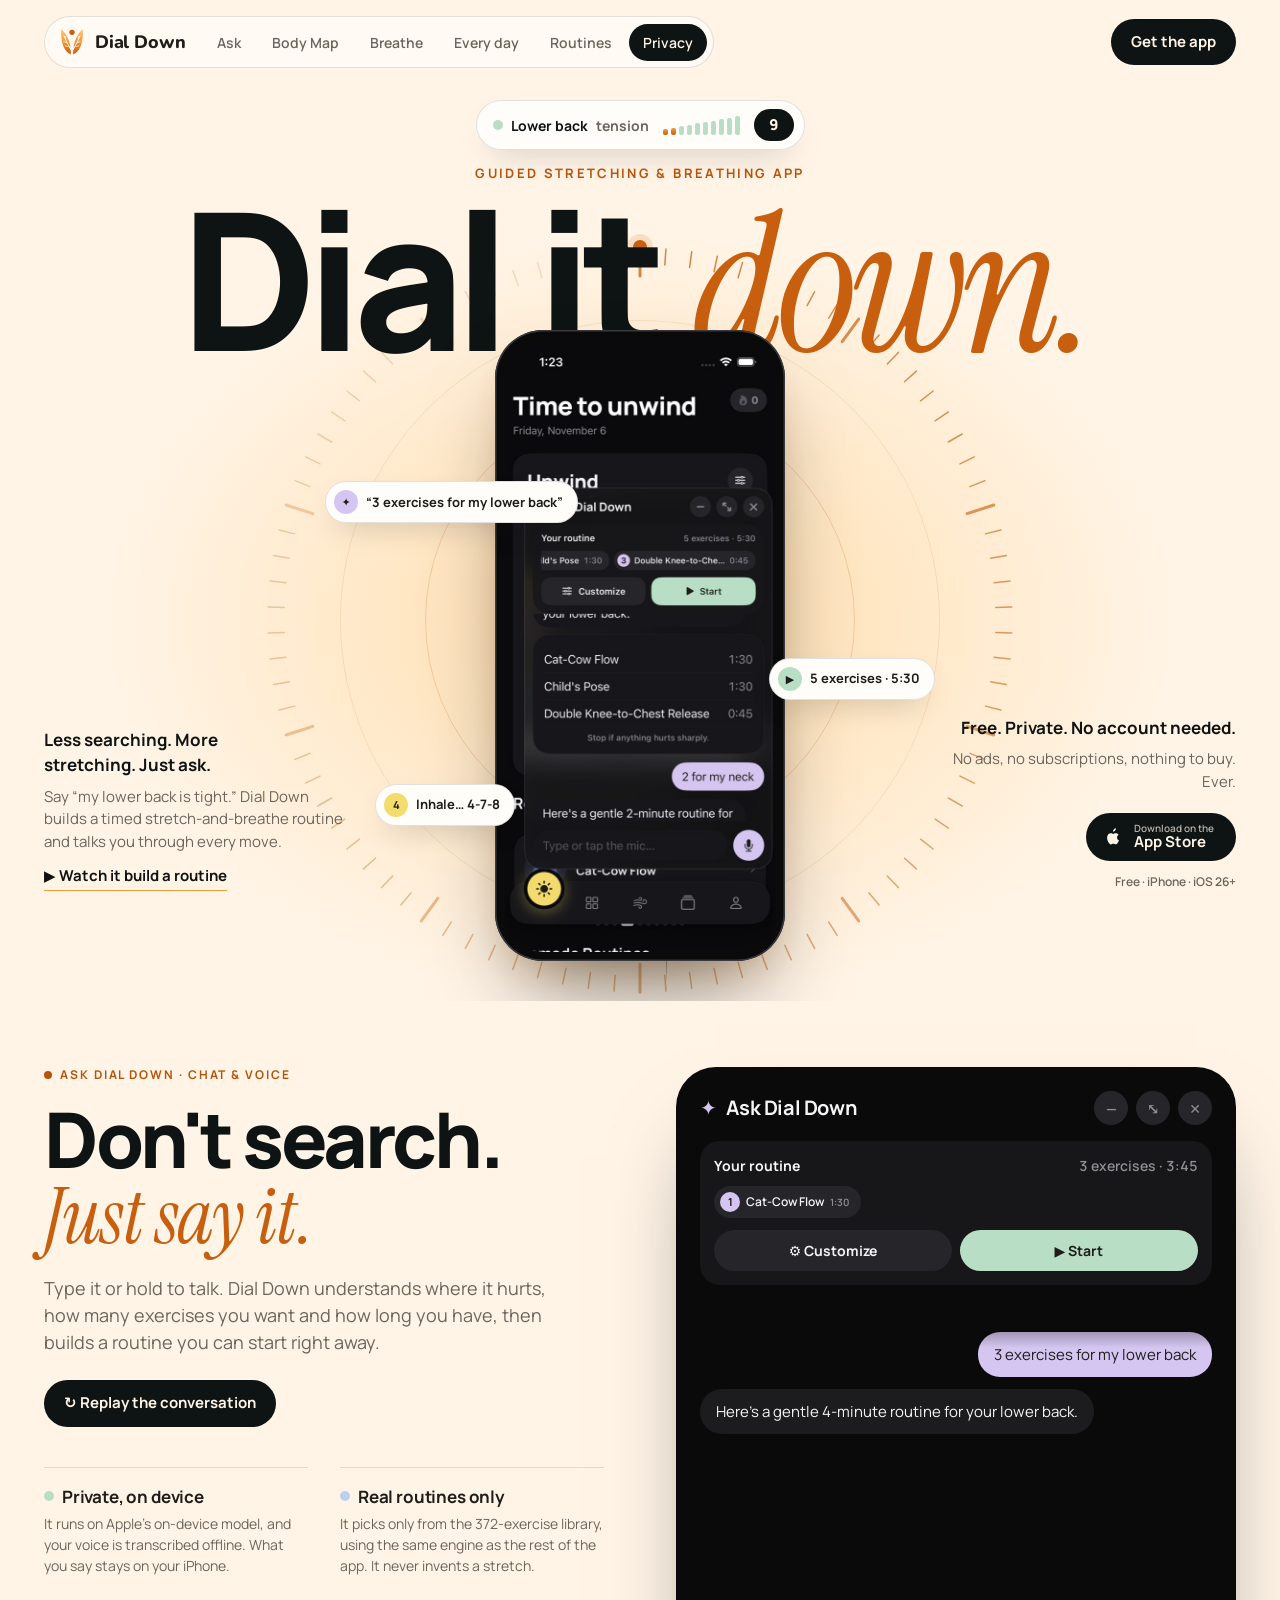
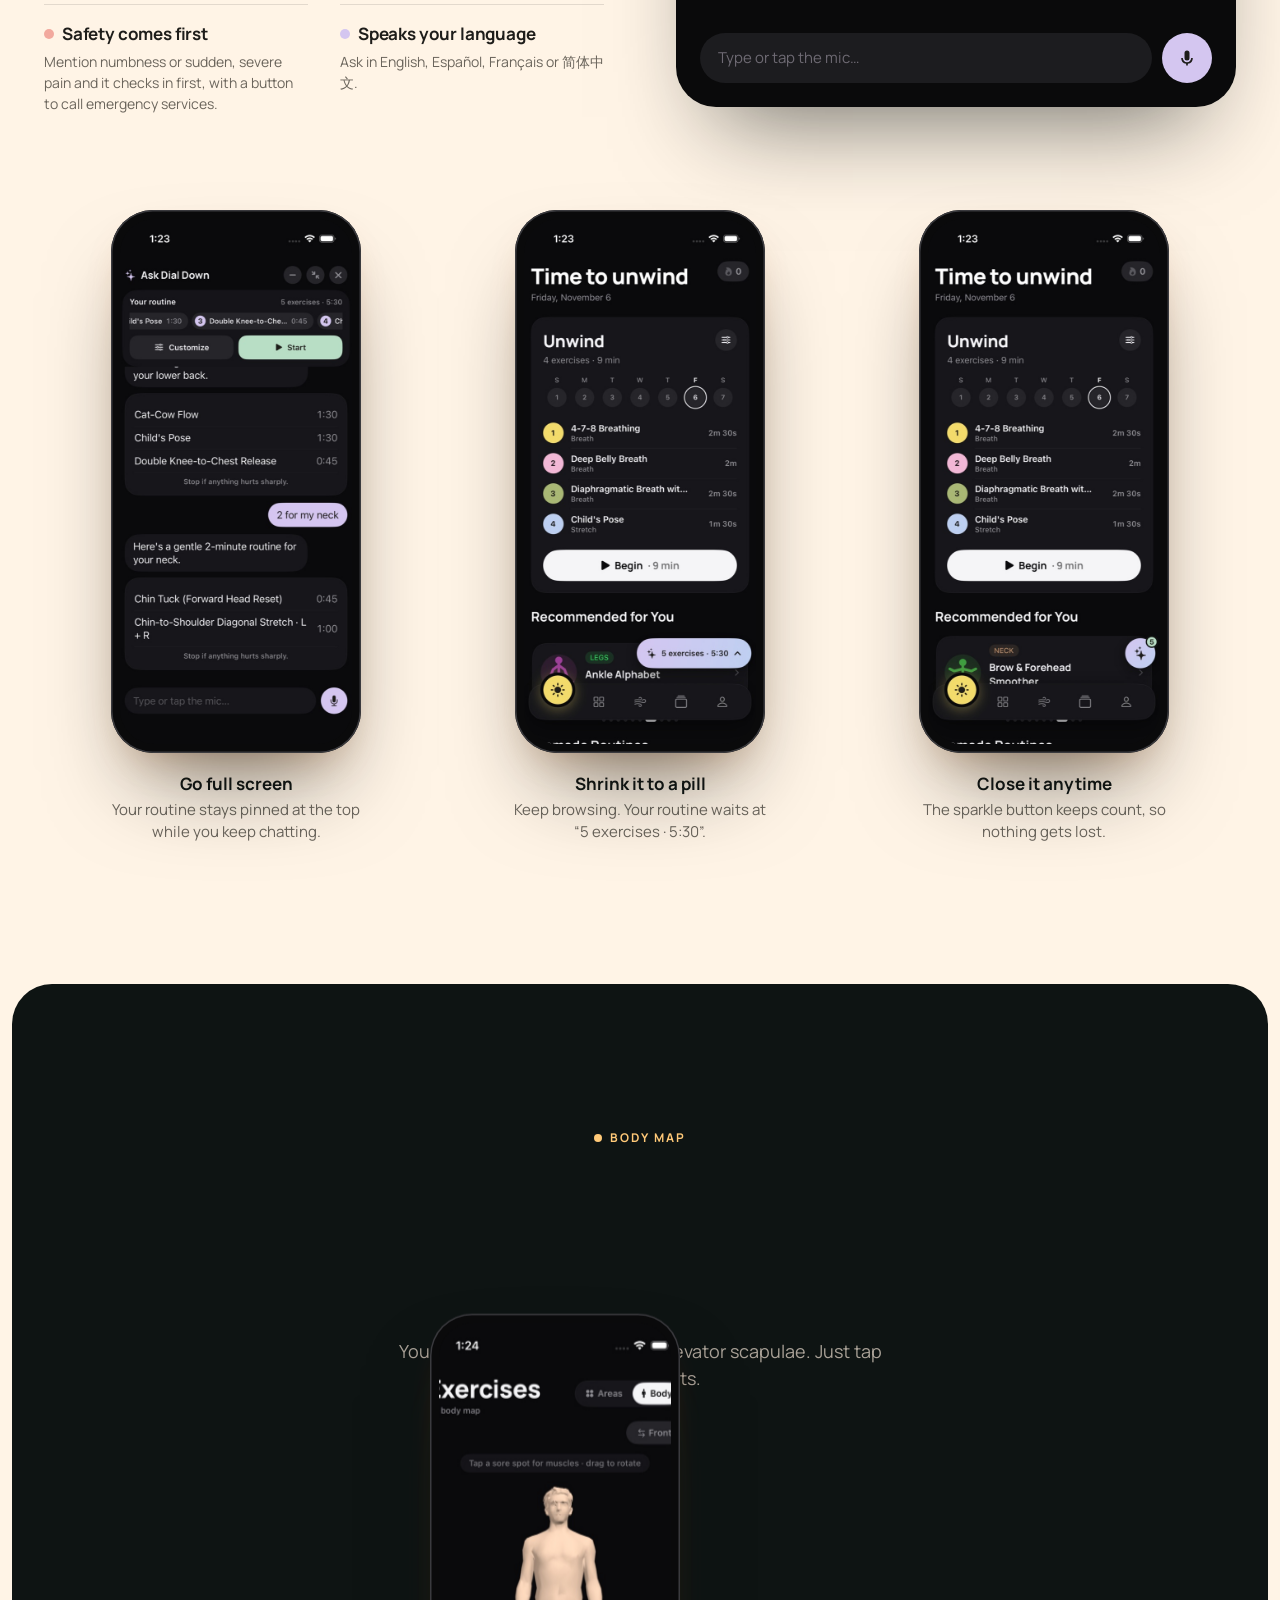
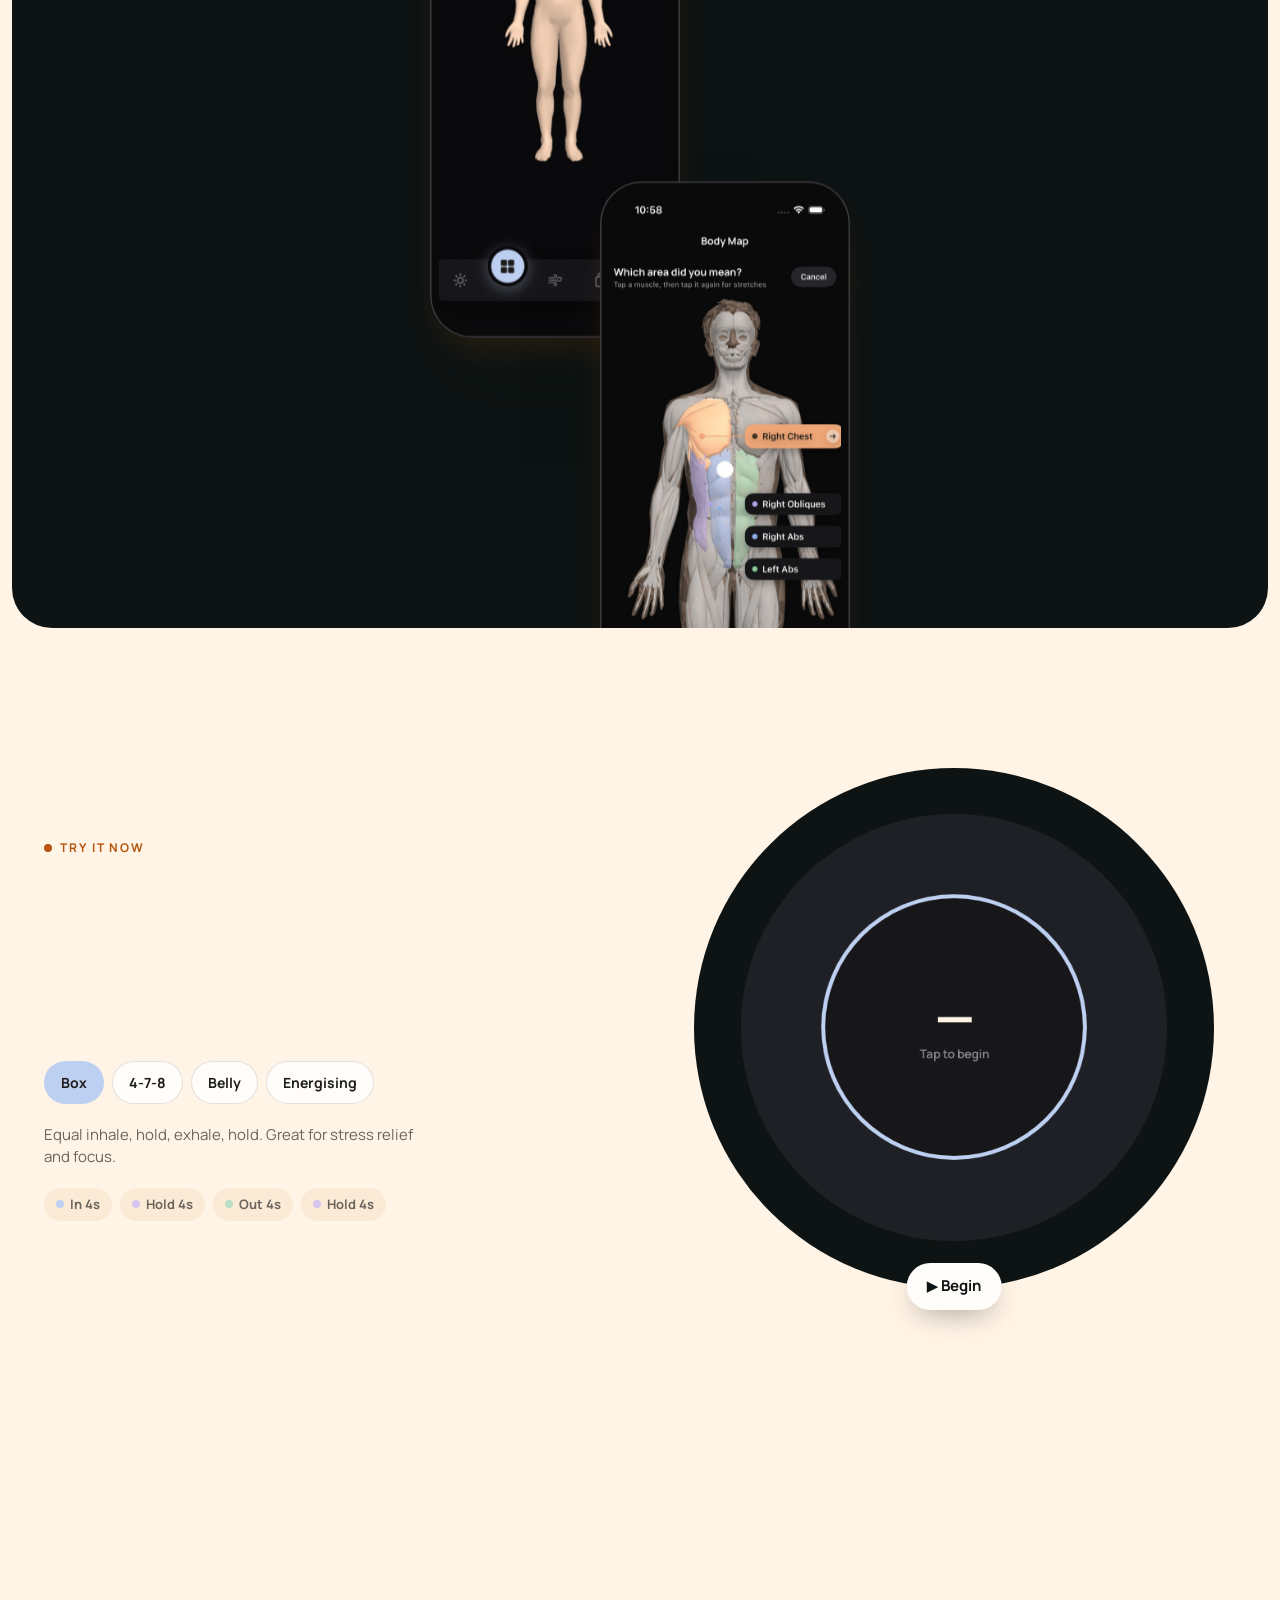
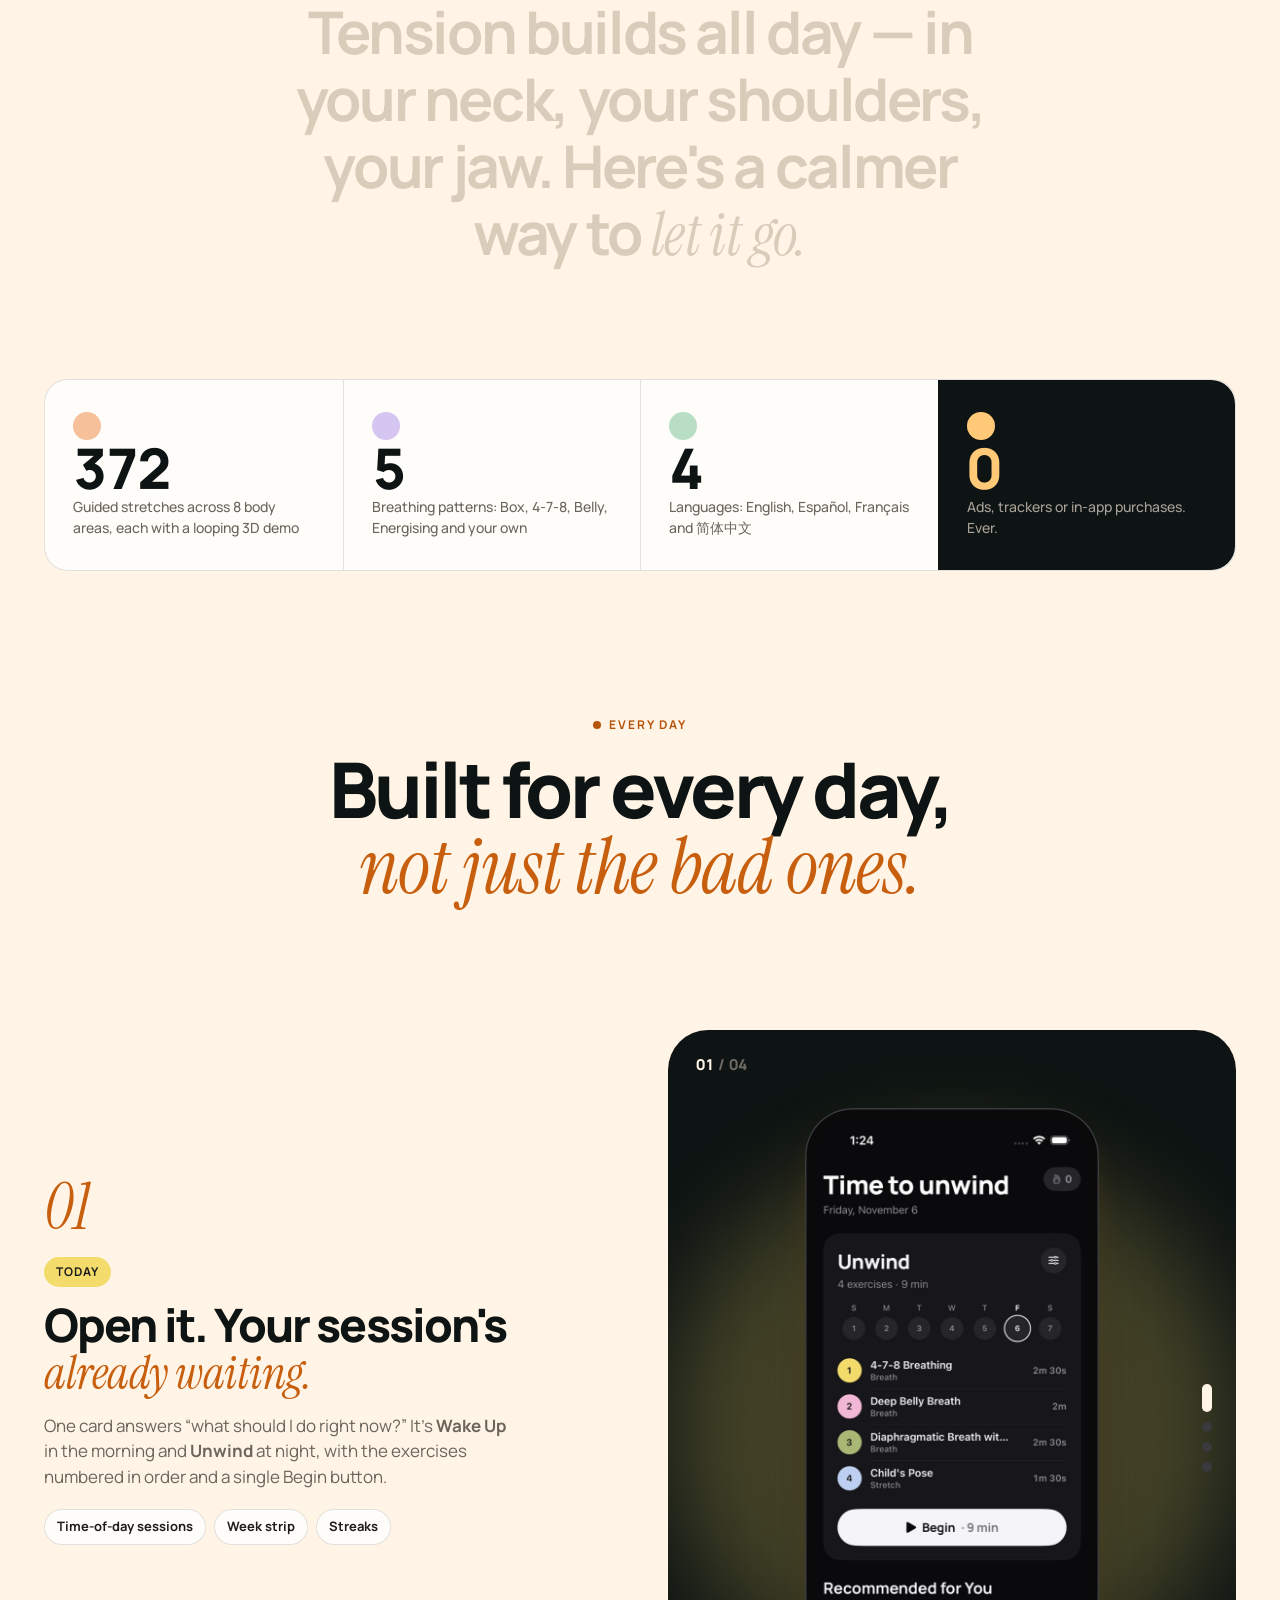
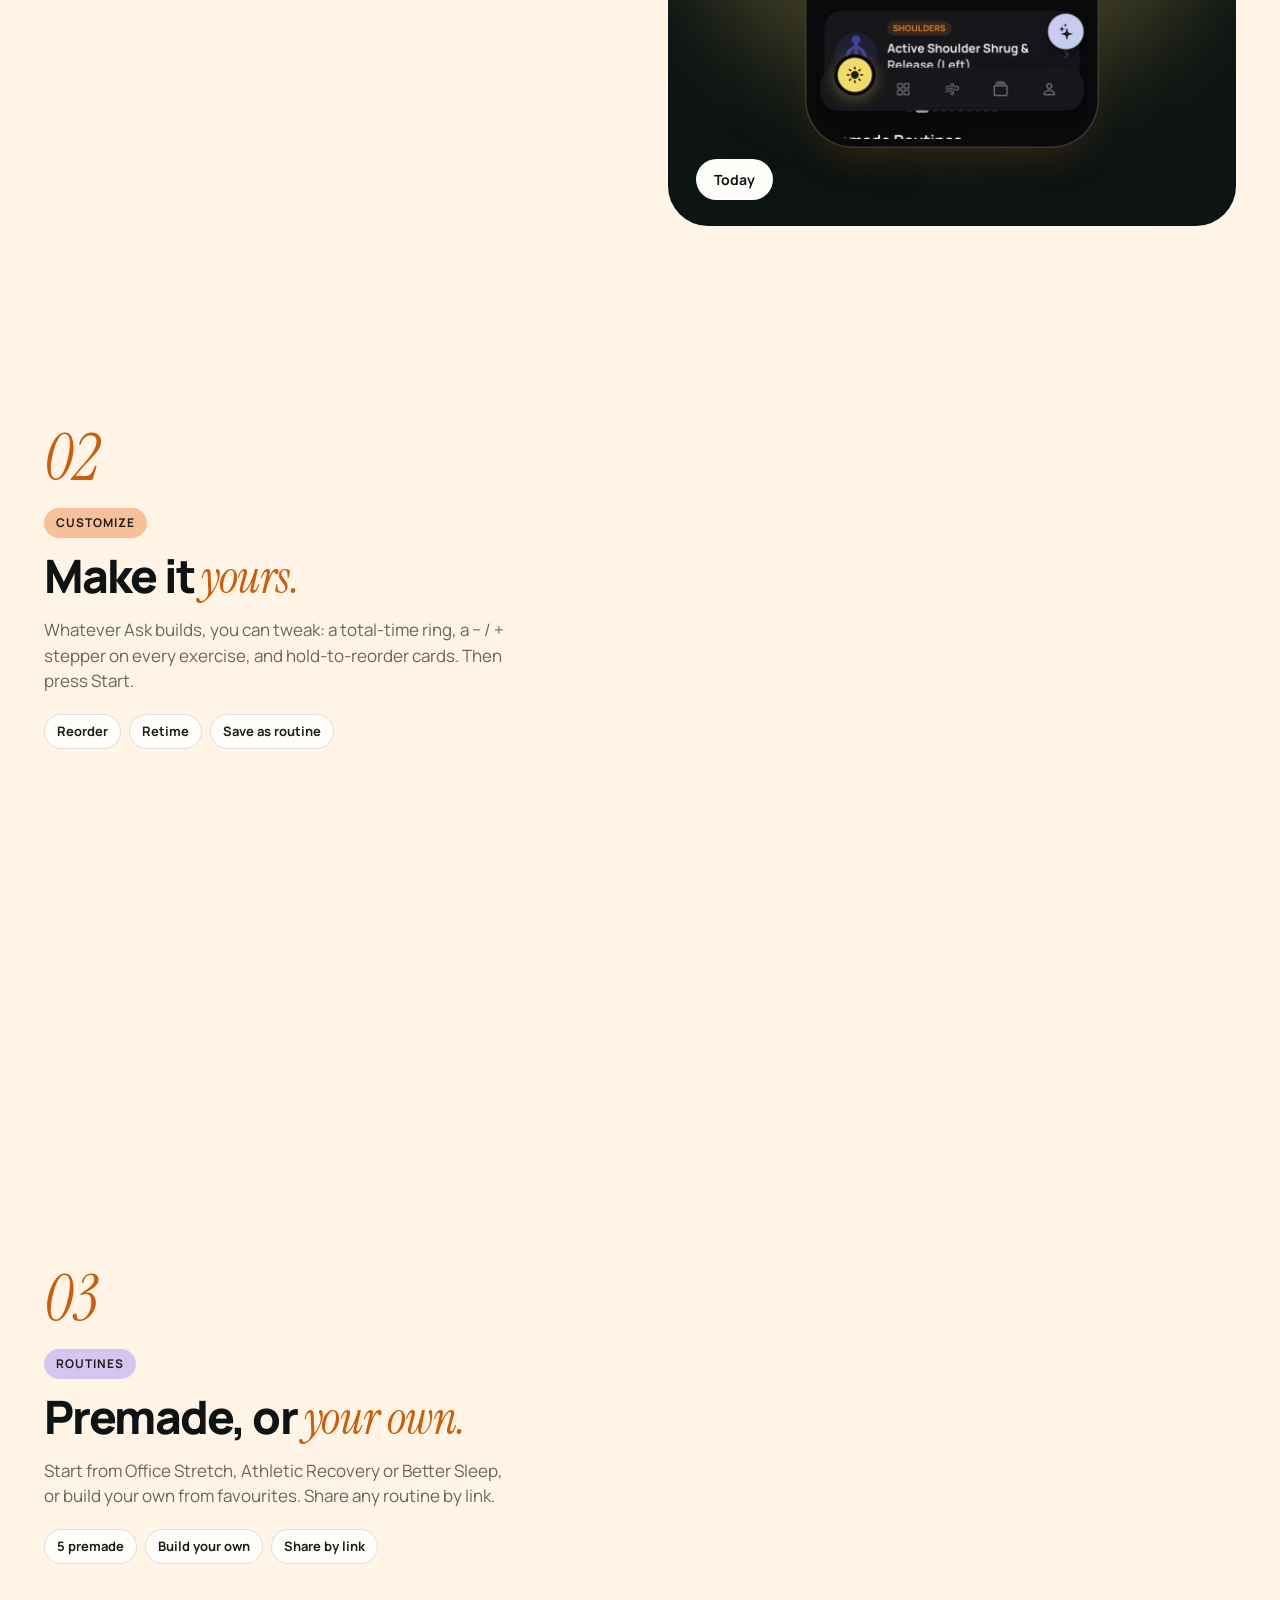
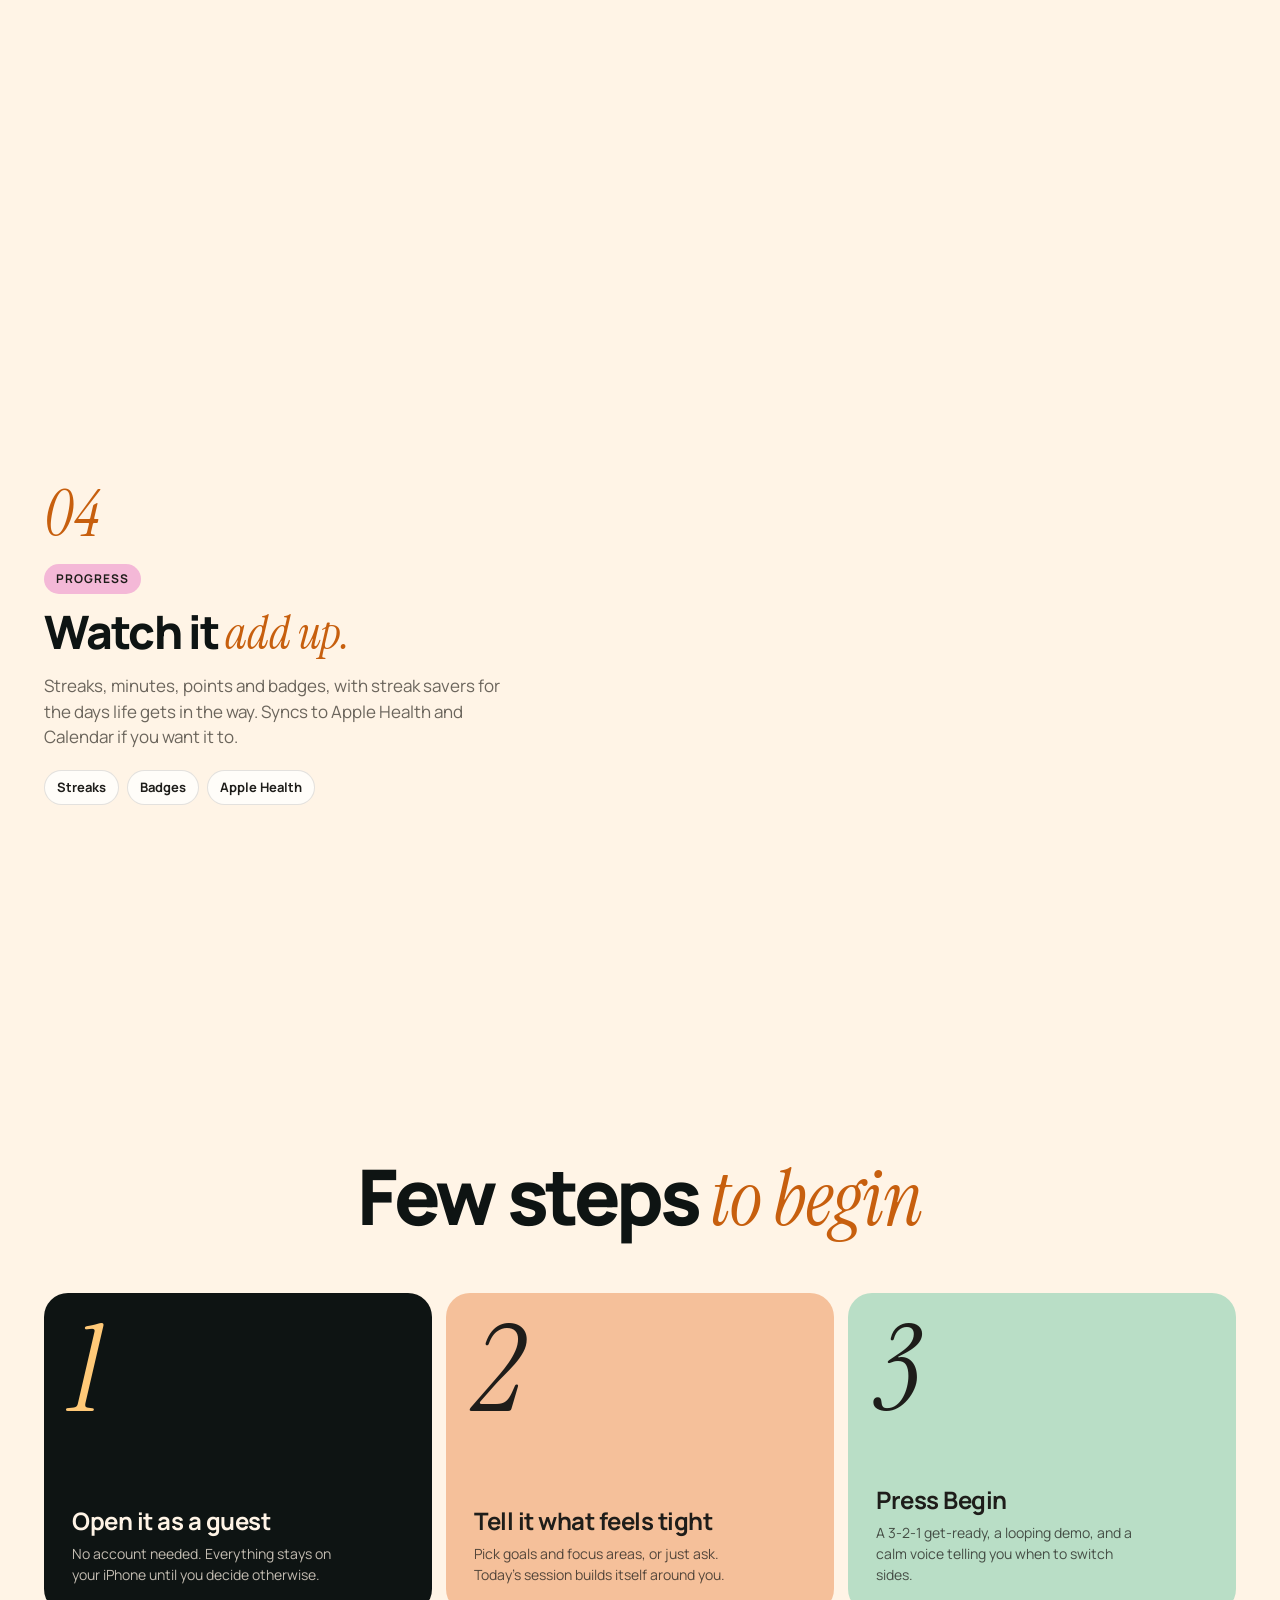
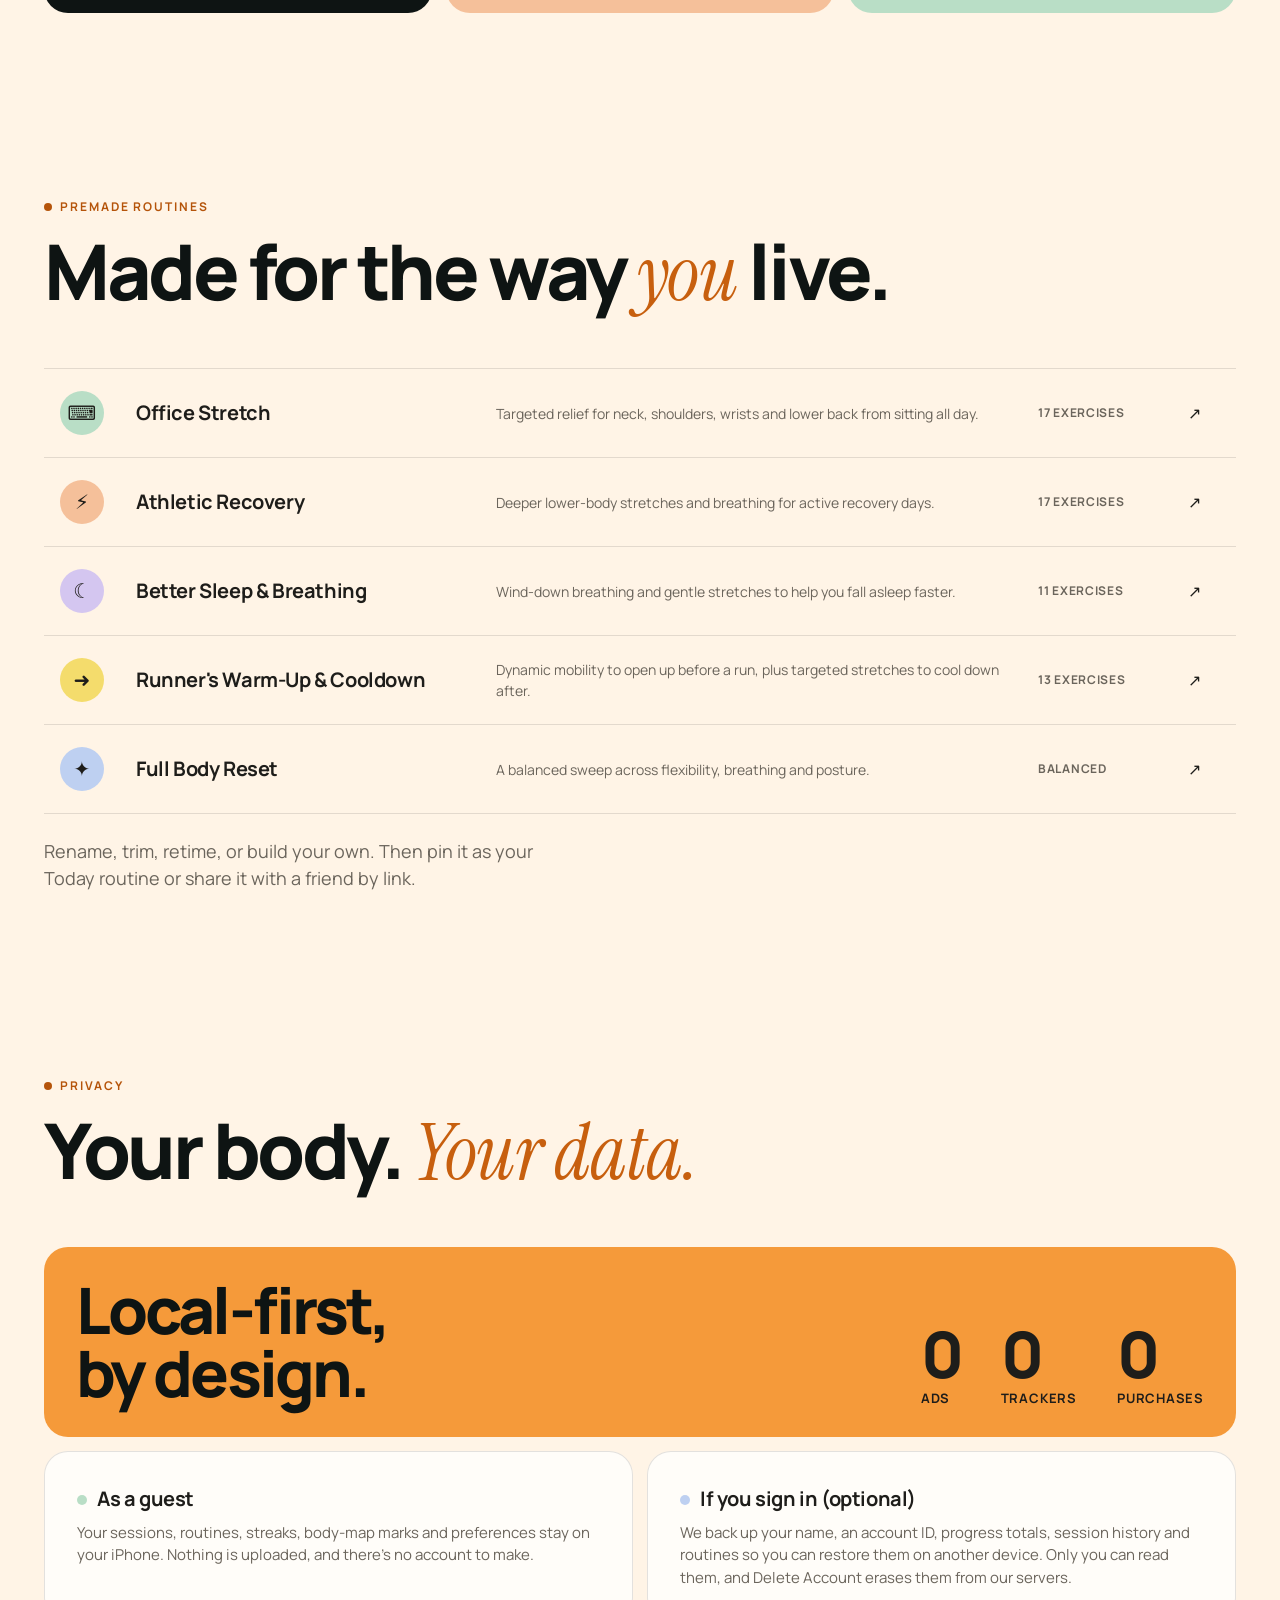
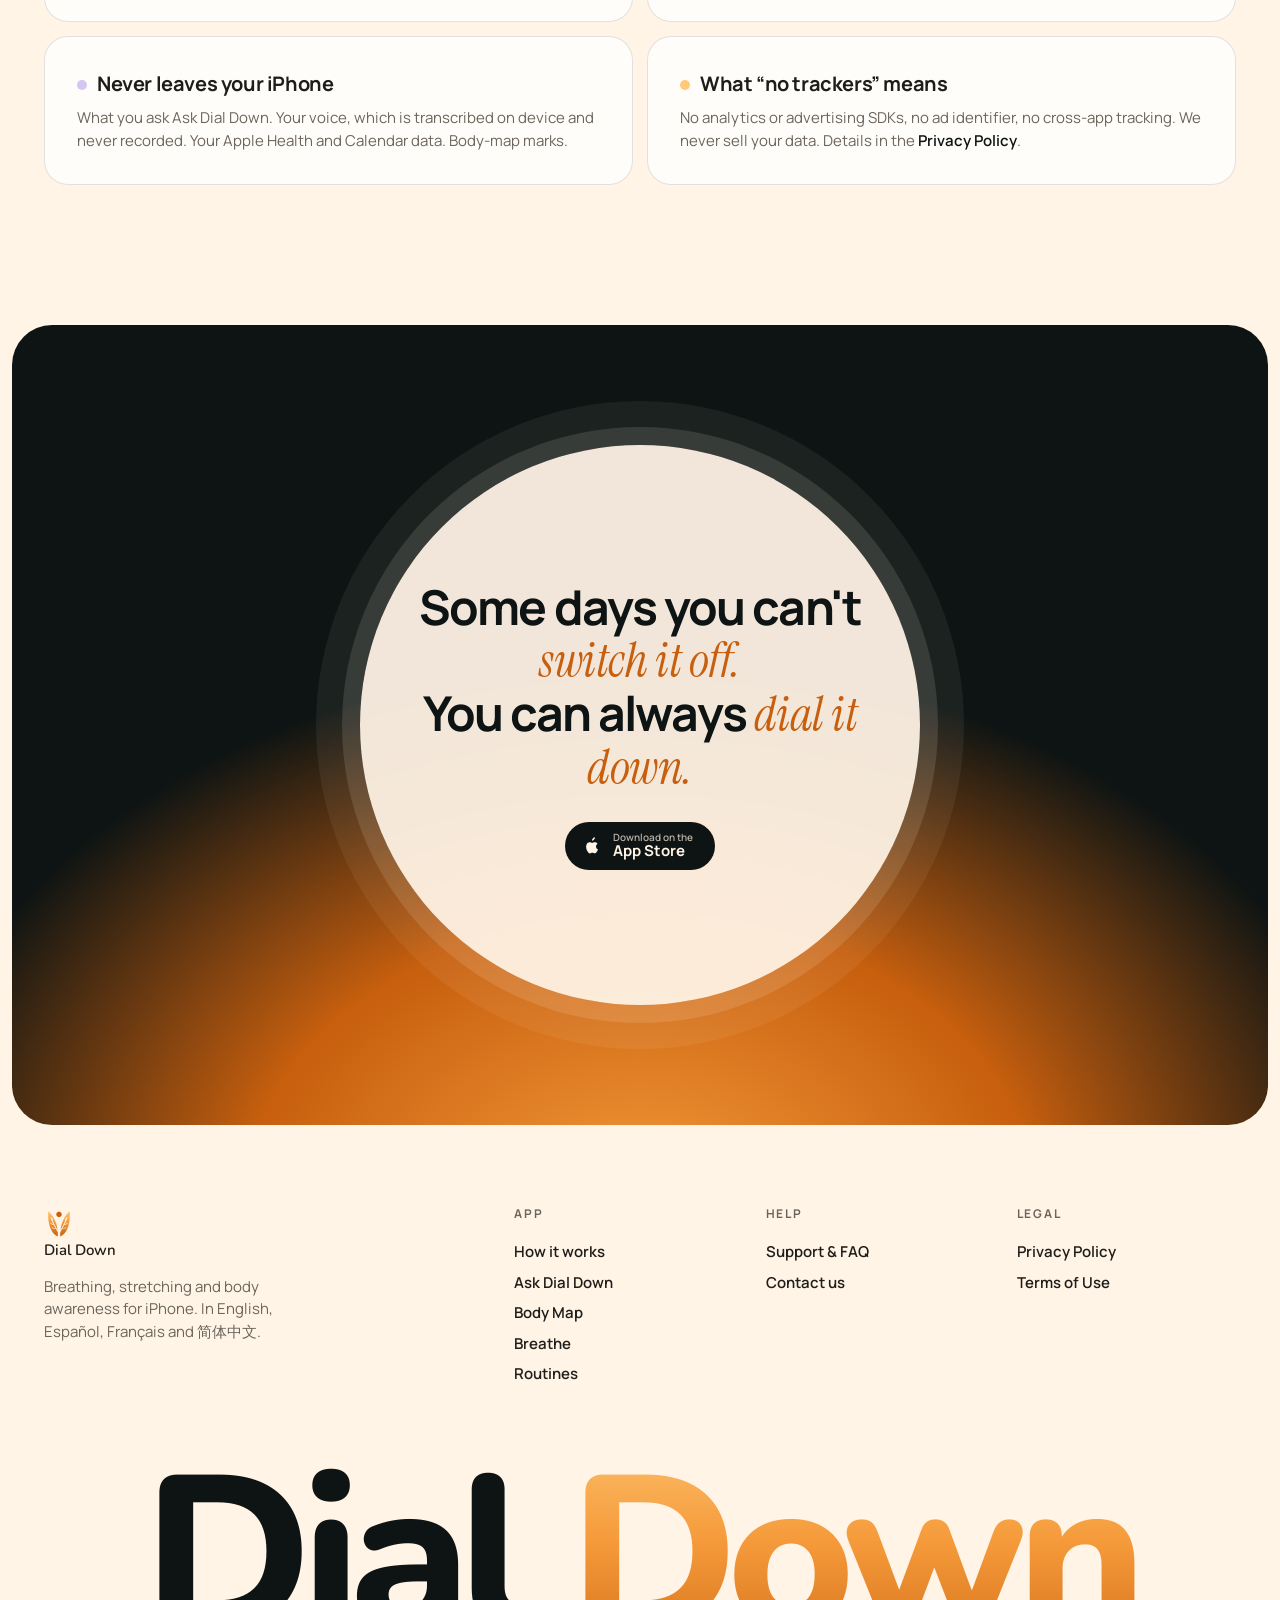
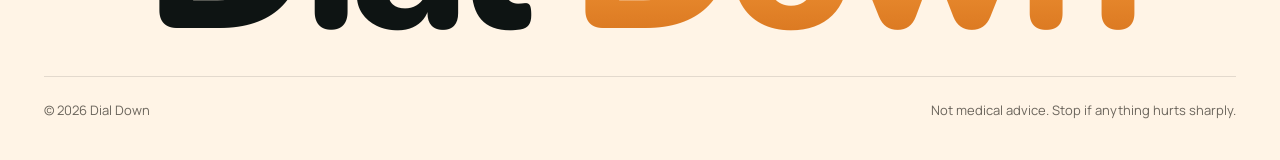
==== commit ac322fb8: "SEO: keyword title, app structured data, OG tags on subpages, sitemap lastmod Co-Authored-By: Claude" ====
--- a/index.html
+++ b/index.html
@@ -3,7 +3,7 @@
 <head>
 <meta charset="utf-8">
 <meta name="viewport" content="width=device-width, initial-scale=1">
-<title>Dial Down — Breathe and Relax</title>
+<title>Dial Down: Stretching &amp; Breathing App for iPhone</title>
 <meta name="description" content="Less searching, more stretching. Tell Dial Down what feels tight and it builds a stretch-and-breathe routine in seconds. 372 guided exercises, a 3D body map and on-device chat and voice. Free, with no ads and no tracking.">
 <meta name="theme-color" content="#0E1413">
 <meta name="apple-itunes-app" content="app-id=6818409674">
@@ -17,6 +17,42 @@
 <meta property="og:image:height" content="630">
 <meta name="twitter:card" content="summary_large_image">
 <meta name="twitter:image" content="https://www.getdialdown.com/assets/og-image.png">
+<script type="application/ld+json">
+{
+  "@context": "https://schema.org",
+  "@graph": [
+    {
+      "@type": "WebSite",
+      "@id": "https://www.getdialdown.com/#website",
+      "url": "https://www.getdialdown.com/",
+      "name": "Dial Down",
+      "alternateName": ["Dial Down app", "Dial Down – Breathe and Relax"]
+    },
+    {
+      "@type": "Organization",
+      "@id": "https://www.getdialdown.com/#organization",
+      "name": "Dial Down",
+      "url": "https://www.getdialdown.com/",
+      "logo": "https://www.getdialdown.com/icon-512.png",
+      "sameAs": ["https://apps.apple.com/us/app/dial-down-breathe-and-relax/id6818409674"]
+    },
+    {
+      "@type": "MobileApplication",
+      "@id": "https://www.getdialdown.com/#app",
+      "name": "Dial Down – Breathe and Relax",
+      "operatingSystem": "iOS",
+      "applicationCategory": "HealthApplication",
+      "description": "Tell Dial Down what feels tight and it builds a guided stretch-and-breathe routine in seconds. 372 guided exercises, a 3D body map and on-device chat and voice. Free, with no ads and no tracking.",
+      "image": "https://www.getdialdown.com/assets/og-image.png",
+      "screenshot": "https://www.getdialdown.com/assets/screens/01-today.jpg",
+      "installUrl": "https://apps.apple.com/us/app/dial-down-breathe-and-relax/id6818409674",
+      "url": "https://www.getdialdown.com/",
+      "publisher": { "@id": "https://www.getdialdown.com/#organization" },
+      "offers": { "@type": "Offer", "price": "0", "priceCurrency": "USD" }
+    }
+  ]
+}
+</script>
 <link rel="icon" href="favicon.ico" sizes="48x48">
 <link rel="icon" href="favicon.svg" type="image/svg+xml">
 <link rel="apple-touch-icon" href="apple-touch-icon.png">
@@ -58,6 +94,7 @@
         <span class="meter-num" id="meterNum">9</span>
       </div>
     </div>
+    <p class="hero-eyebrow hi" style="transition-delay:.08s">Guided stretching &amp; breathing app</p>
     <h1 id="heroTitle" aria-label="Dial it down.">
       <span class="w"><span style="transition-delay:.1s">Dial</span></span>
       <span class="w"><span style="transition-delay:.2s">it</span></span>
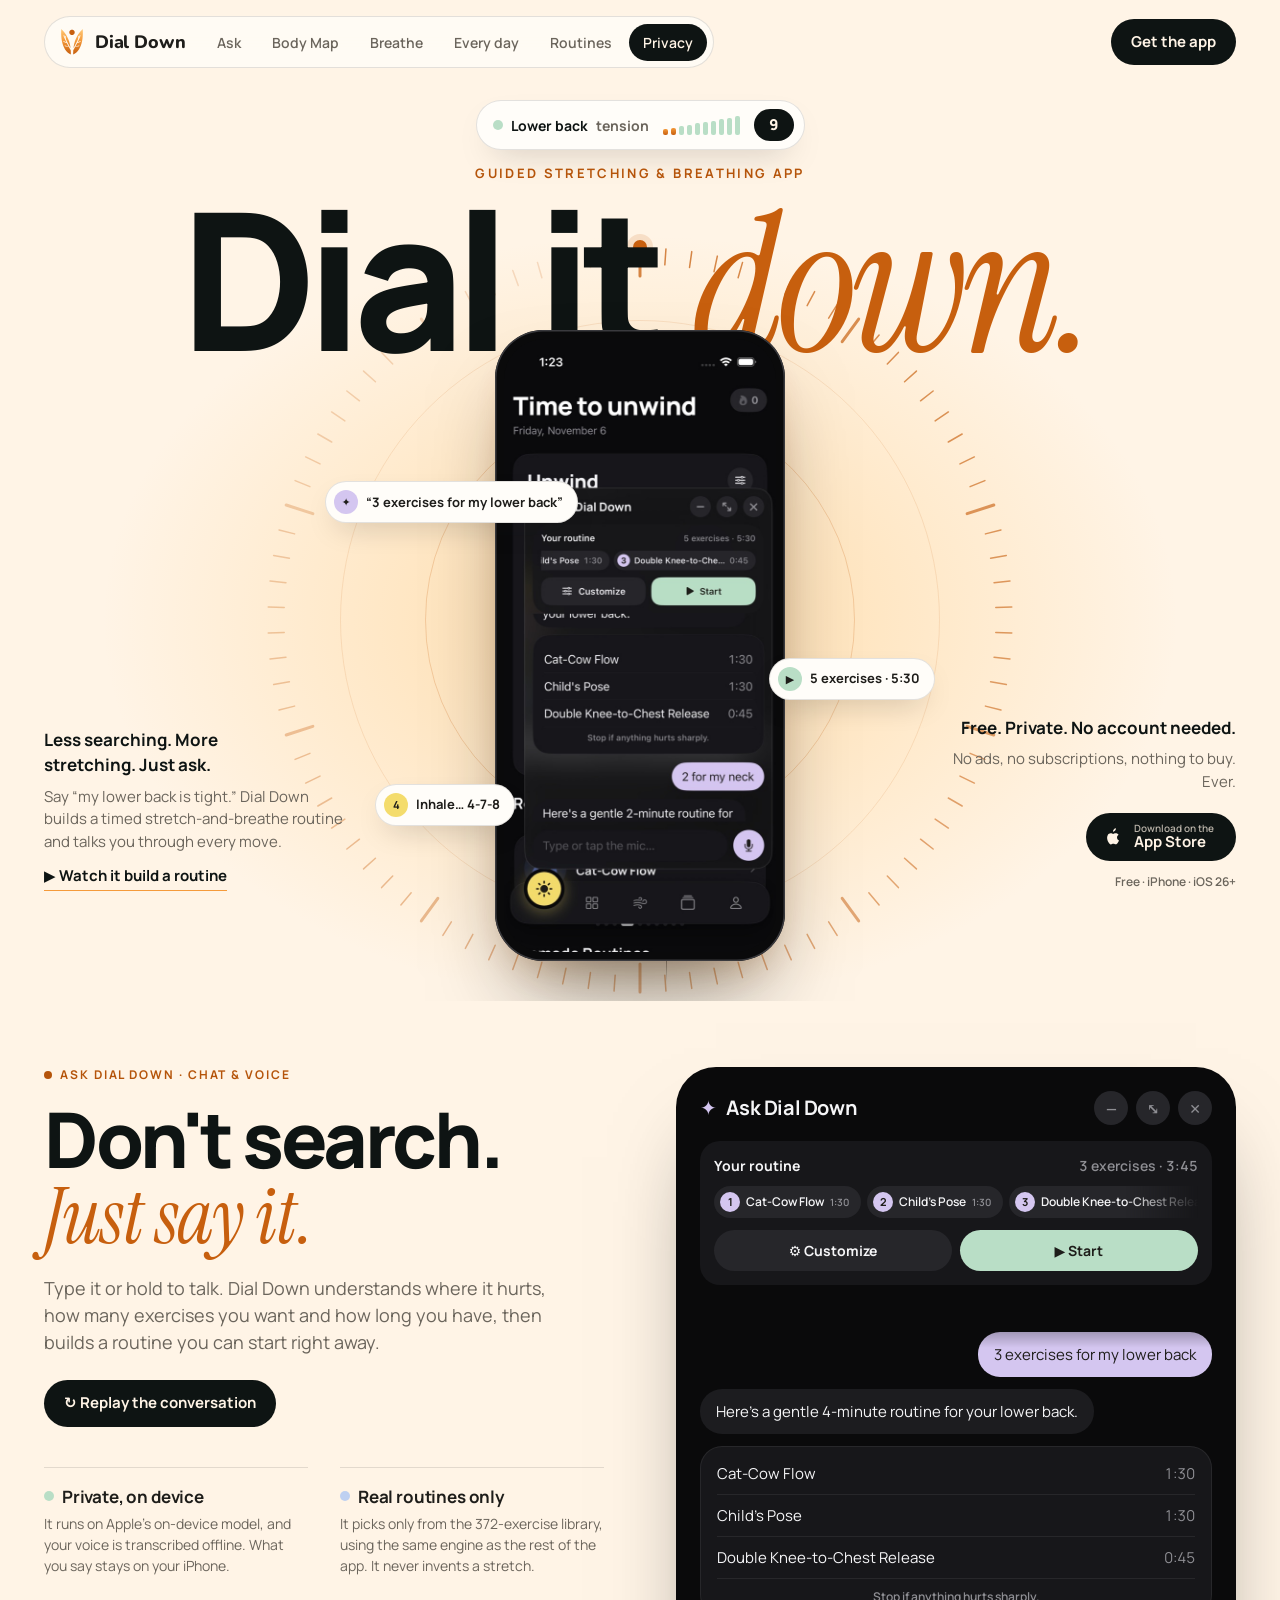
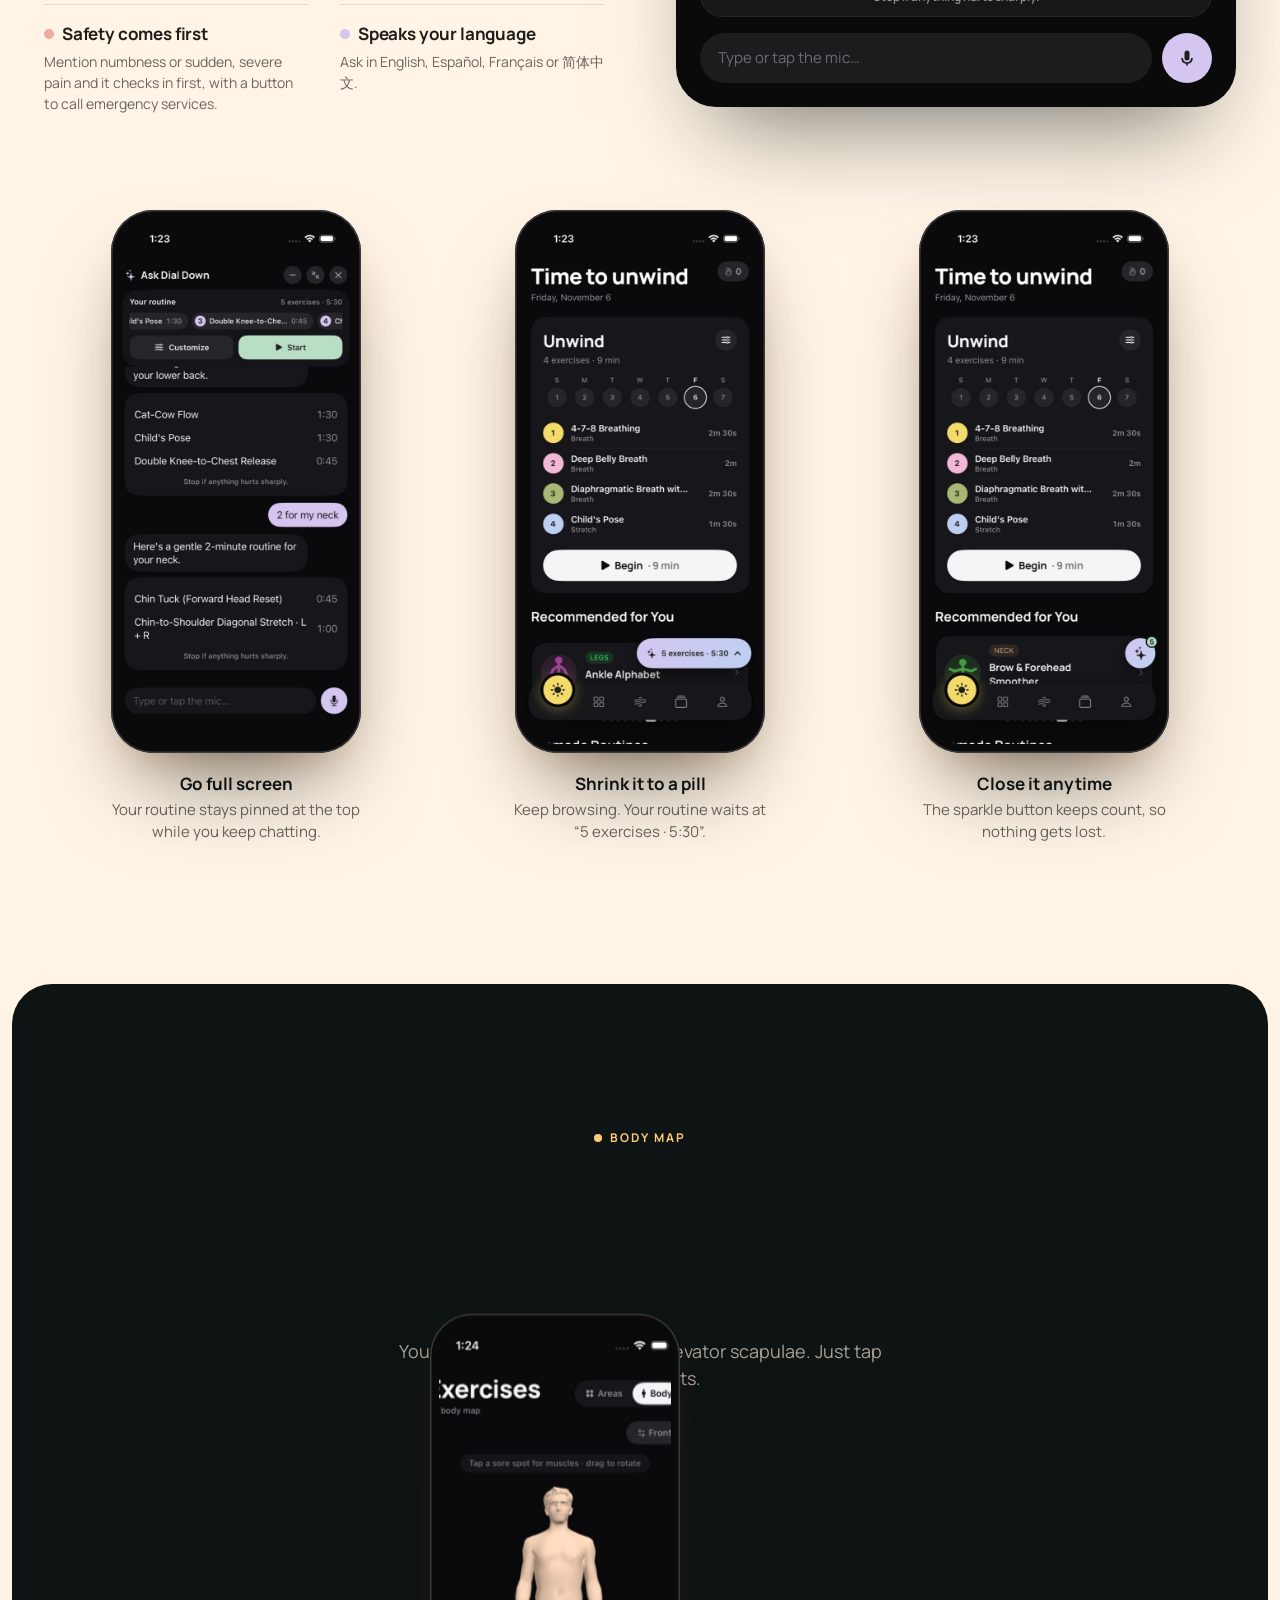
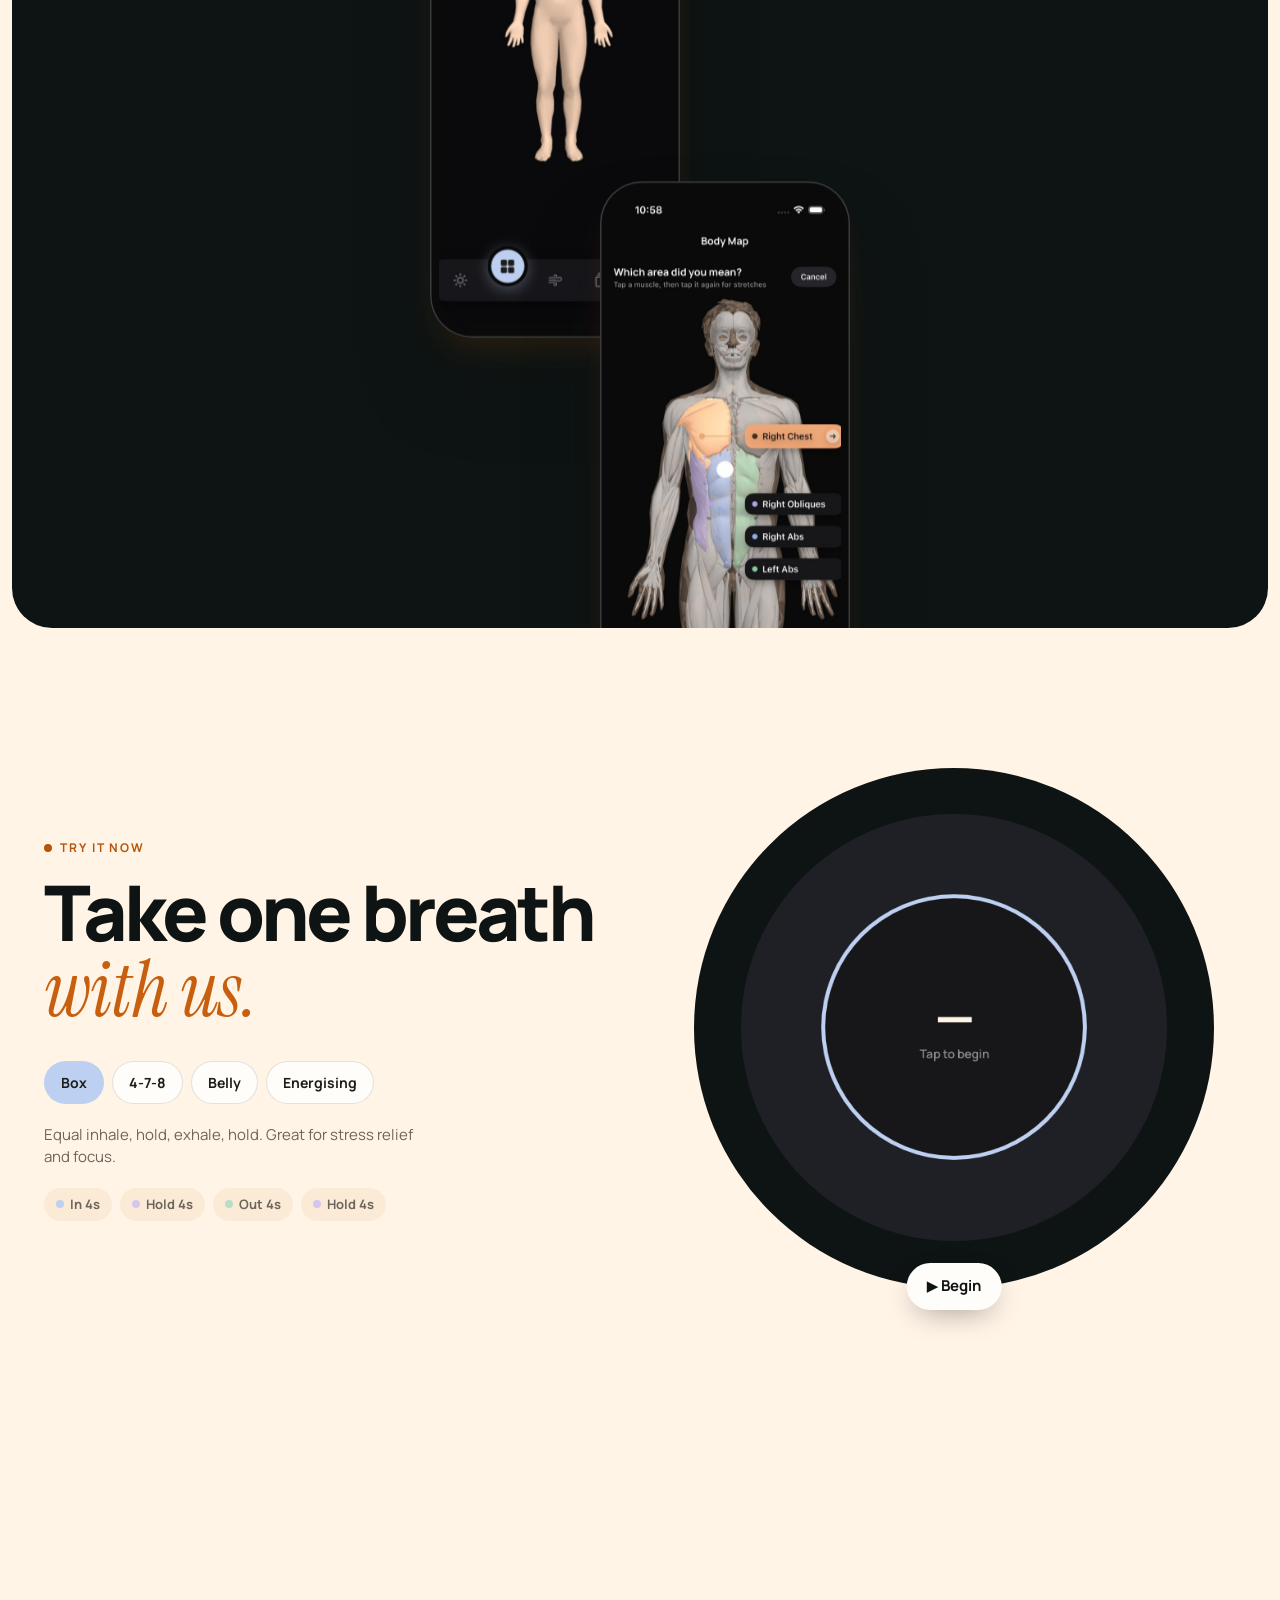
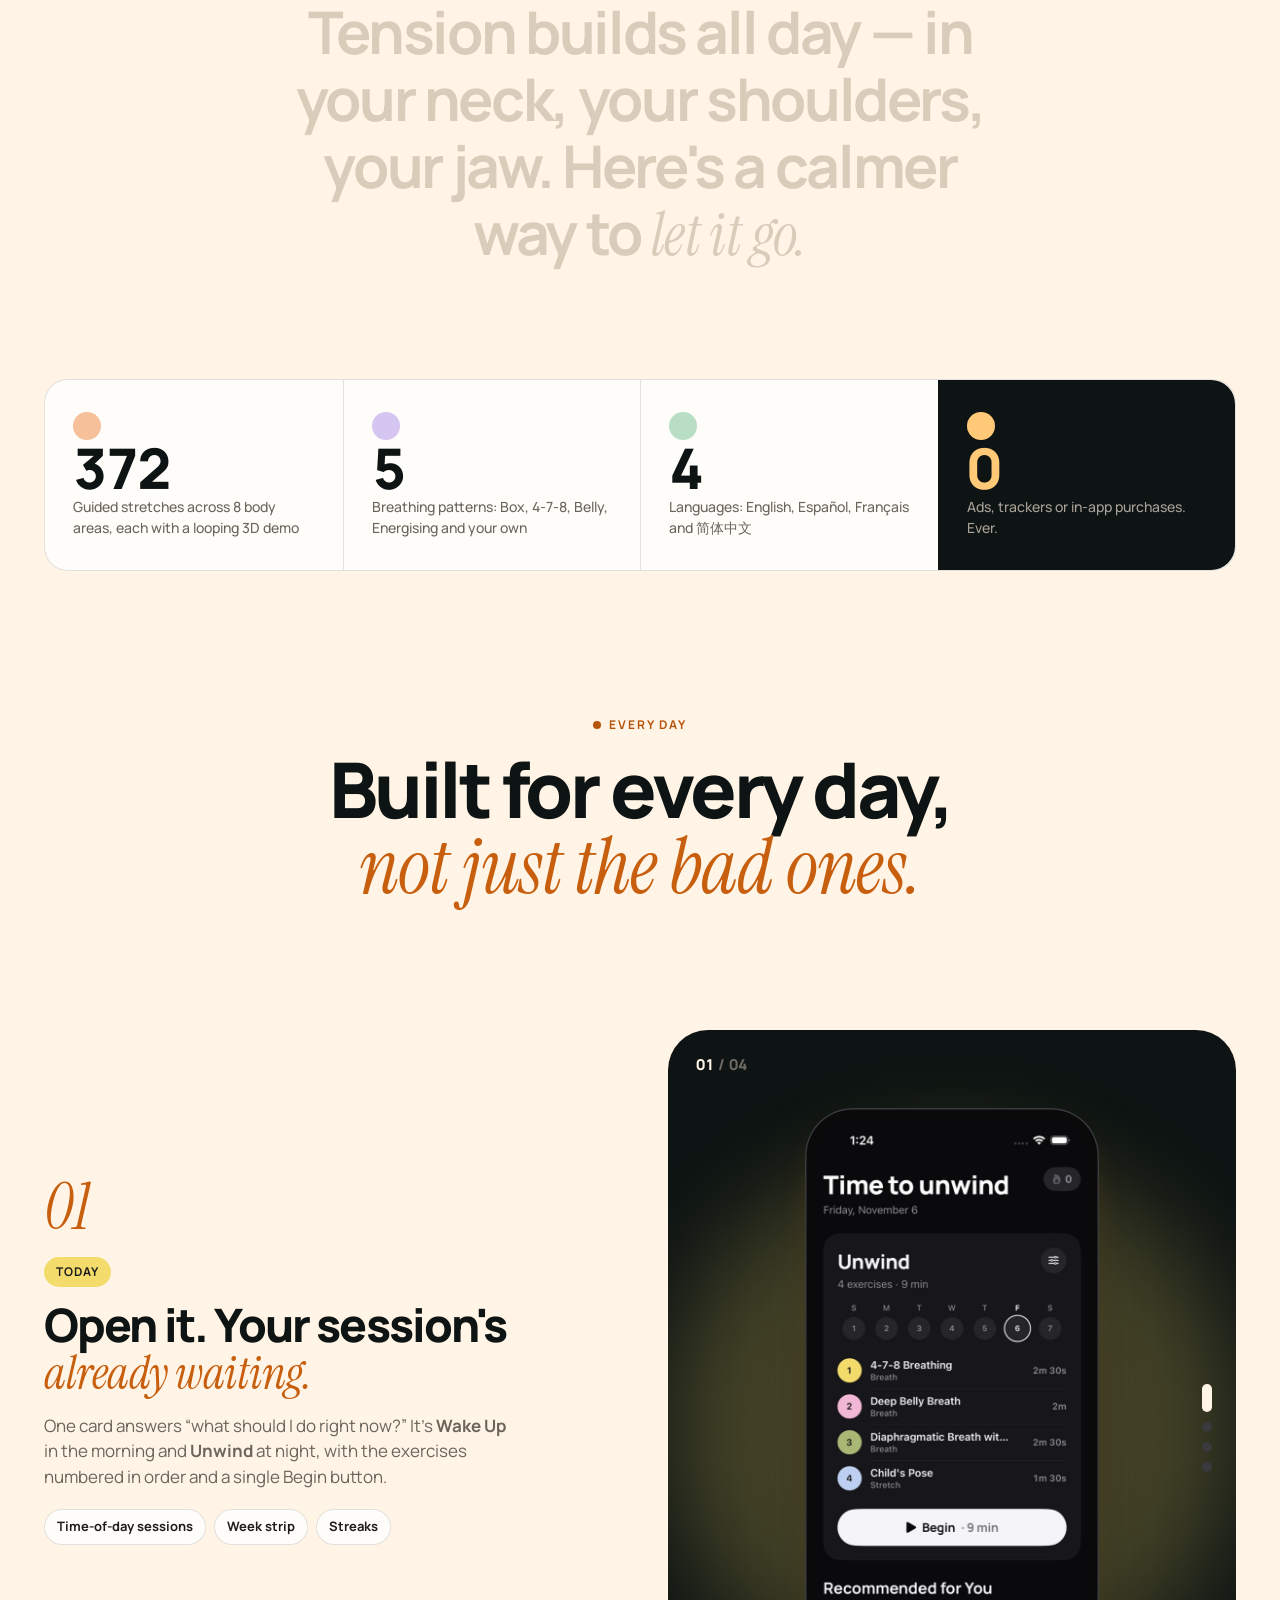
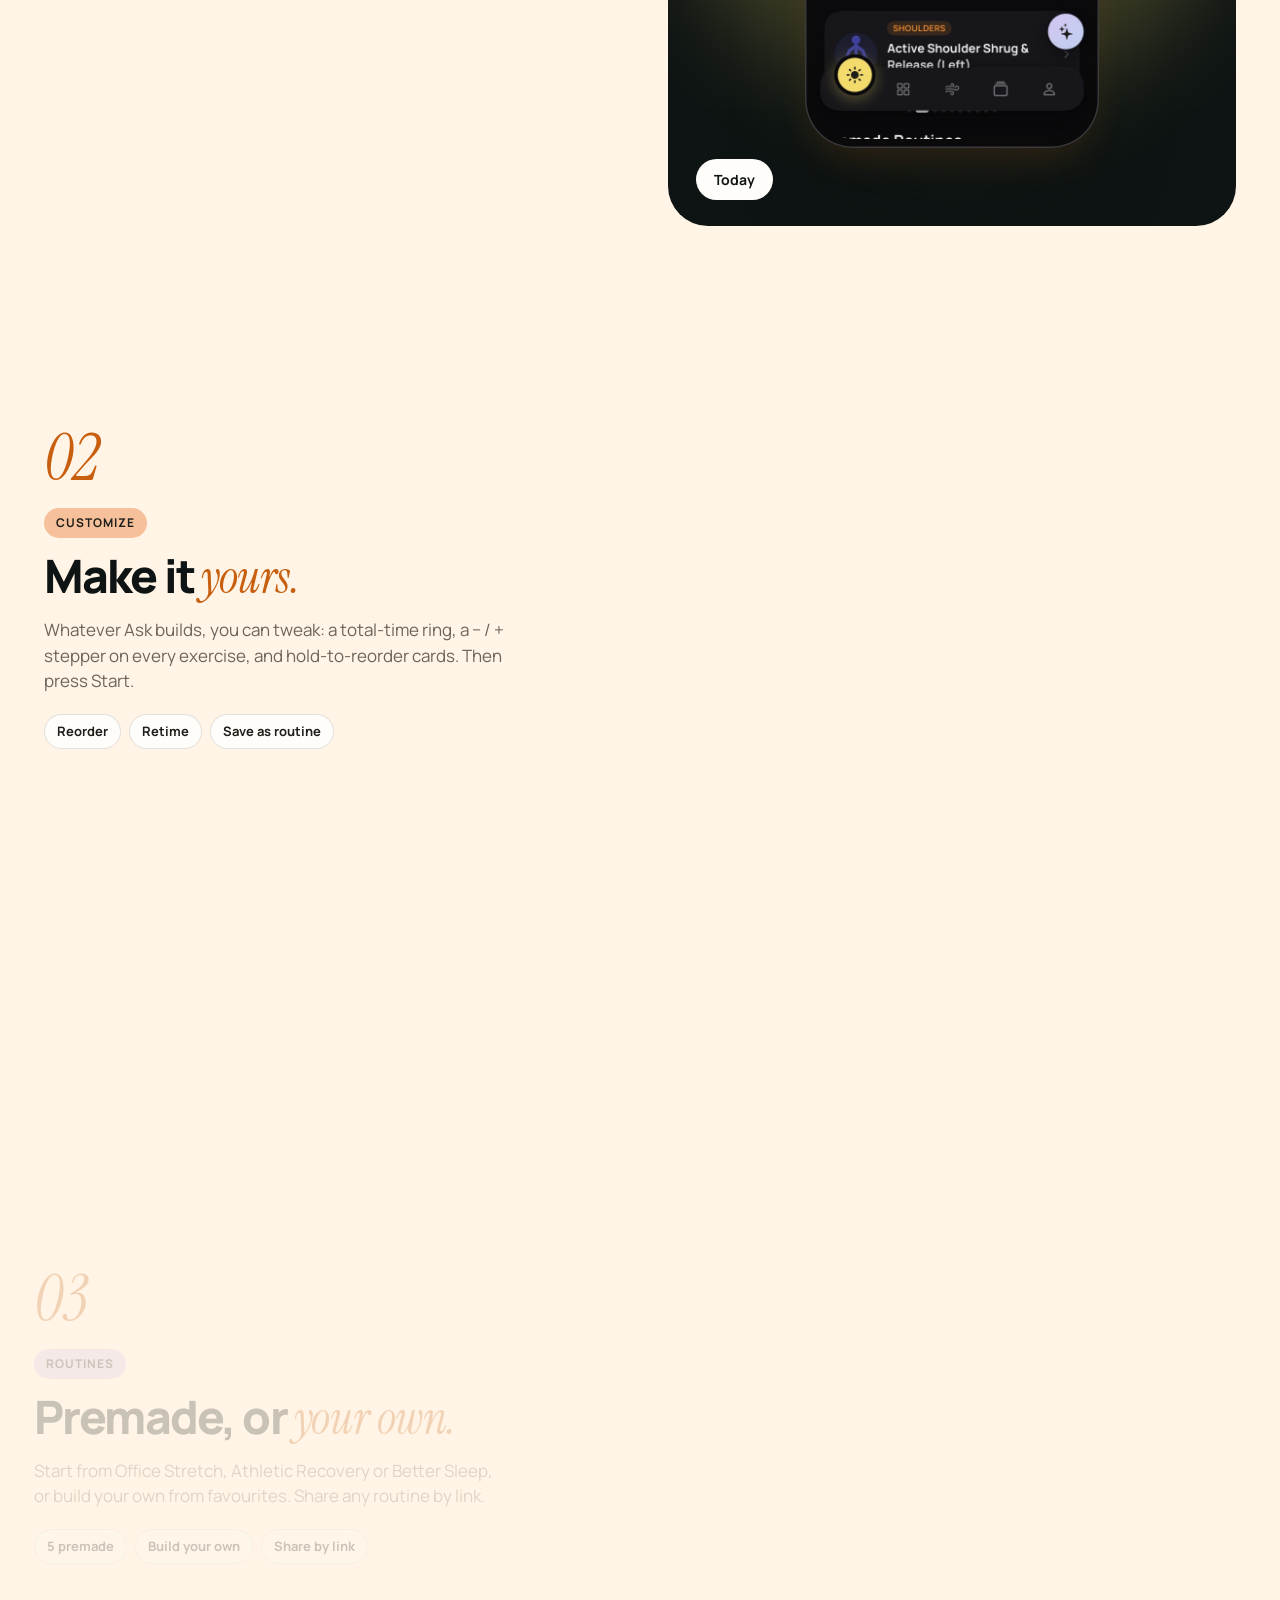
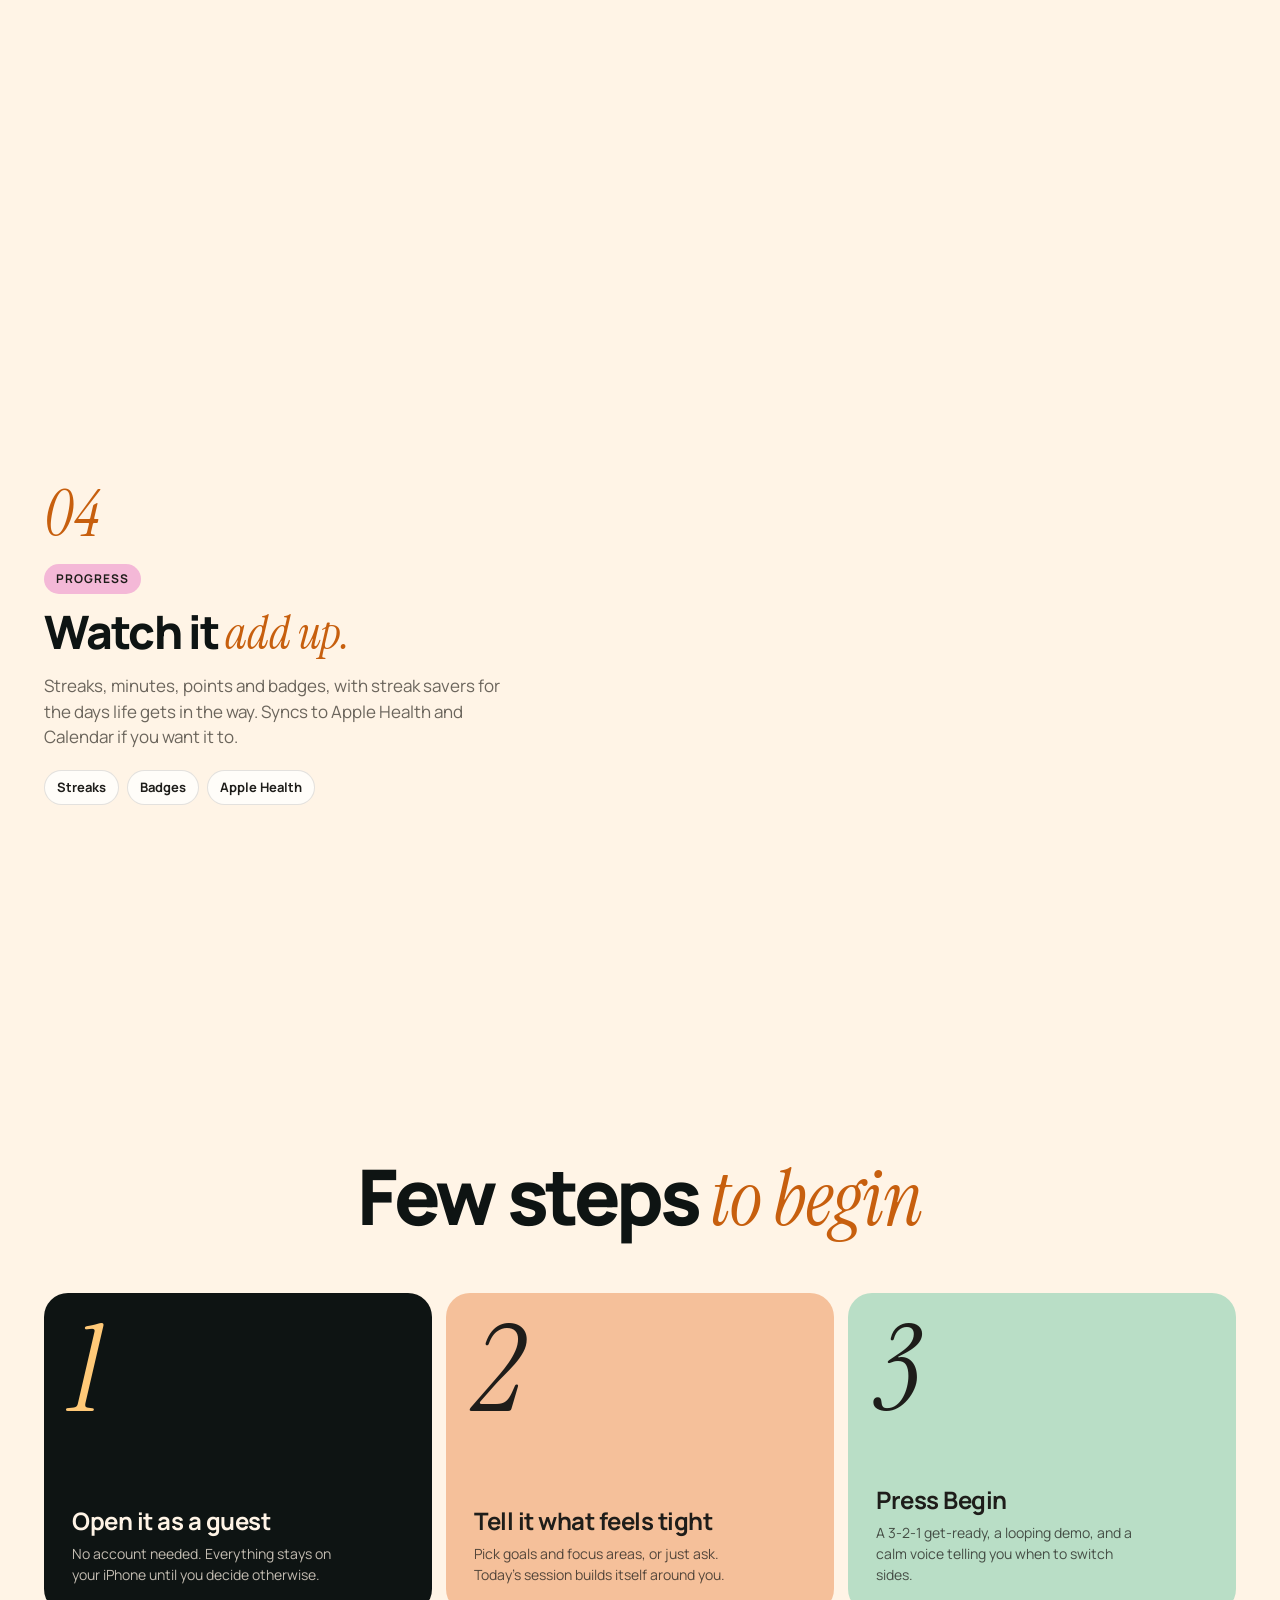
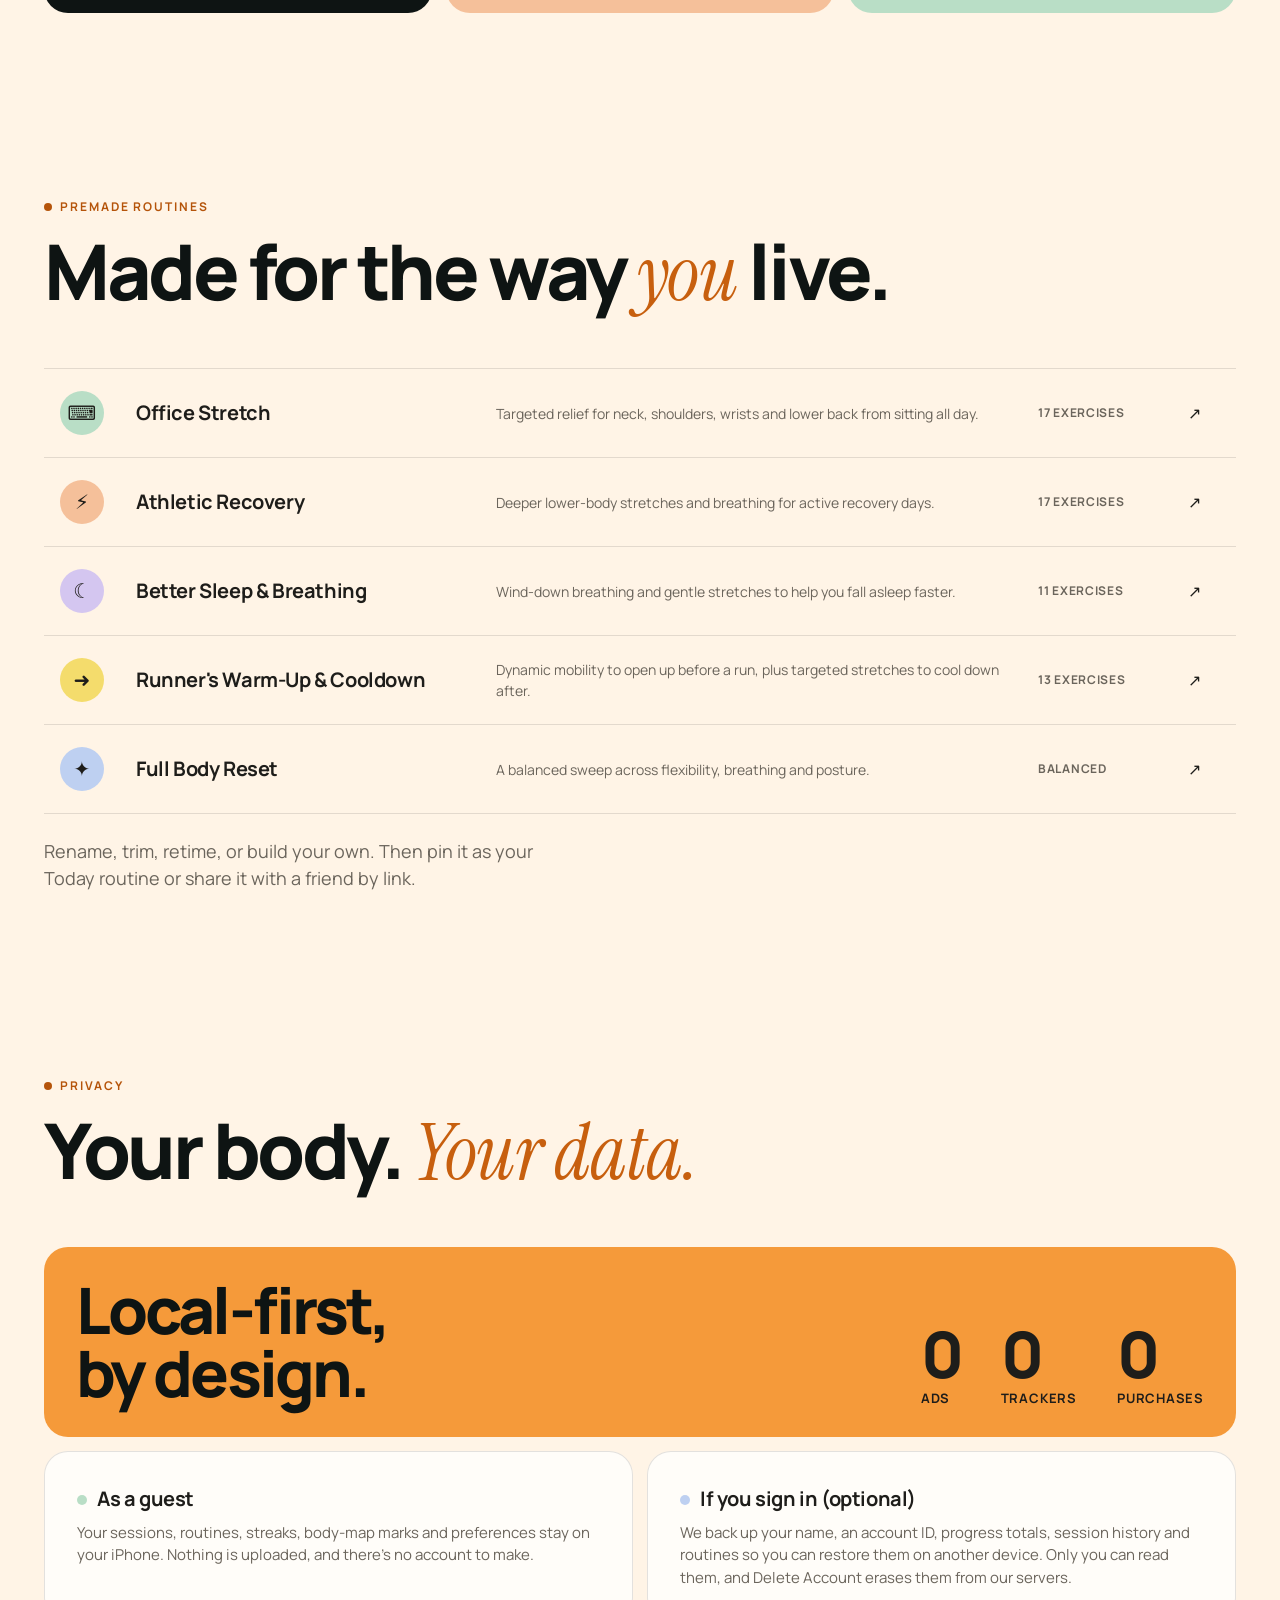
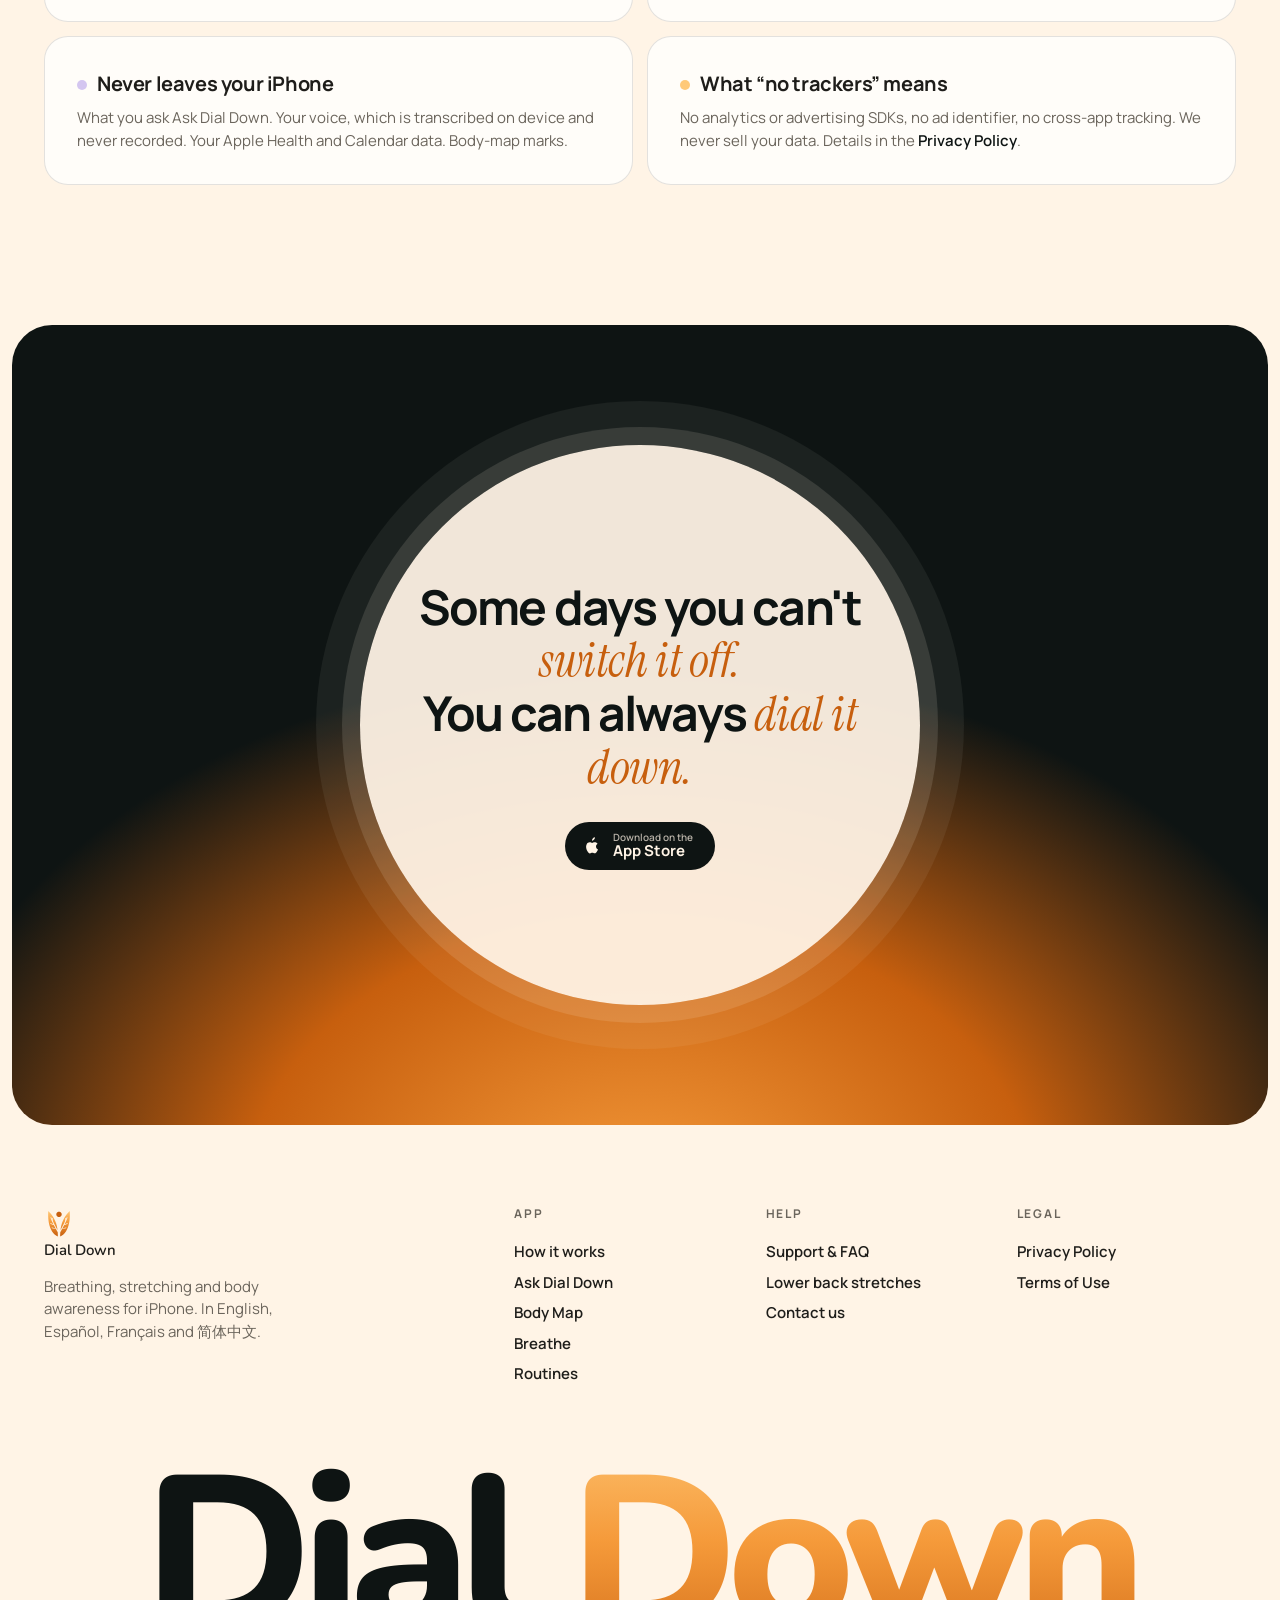
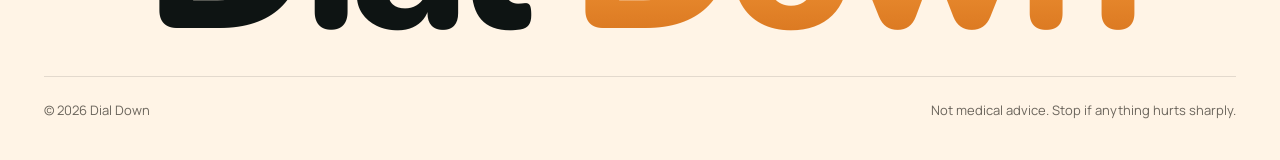
==== commit 19f83d08: "Add lower back stretches guide New /stretches/lower-back page with a 7-stretch routine, Article and " ====
--- a/index.html
+++ b/index.html
@@ -369,7 +369,7 @@
         <p style="color:var(--muted);font-size:15px;max-width:32ch;margin-top:10px">Breathing, stretching and body awareness for iPhone. In English, Español, Français and 简体中文.</p>
       </div>
       <div><h5>App</h5><a href="#features">How it works</a><a href="#ask">Ask Dial Down</a><a href="#body-map">Body Map</a><a href="#breathe">Breathe</a><a href="#routines">Routines</a></div>
-      <div><h5>Help</h5><a href="support.html">Support &amp; FAQ</a><a href="mailto:dialdownn@gmail.com">Contact us</a></div>
+      <div><h5>Help</h5><a href="support.html">Support &amp; FAQ</a><a href="stretches/lower-back">Lower back stretches</a><a href="mailto:dialdownn@gmail.com">Contact us</a></div>
       <div><h5>Legal</h5><a href="privacy.html">Privacy Policy</a><a href="terms.html">Terms of Use</a></div>
     </div>
     <div class="foot-big" aria-hidden="true">Dial <span>Down</span></div>
--- a/css/styles.css
+++ b/css/styles.css
@@ -364,3 +364,22 @@
 .hero-link:hover{color:var(--accent);border-color:var(--accent)}
 .pcard h4 i{display:inline-block;width:10px;height:10px;border-radius:50%;margin-right:10px;vertical-align:1px}
 .pcard p a{color:var(--ink);font-weight:600}
+
+/* ---------- Guide pages ---------- */
+.doc ol{margin:12px 0 12px 22px}
+.doc ol li::marker{font-weight:700;color:var(--accent)}
+.doc .tip{font-size:15px;background:rgba(255,201,120,.18);border-radius:14px;padding:12px 16px;margin-top:14px}
+.doc .disclaimer{font-size:14px;color:var(--muted);margin-top:48px;padding-top:20px;border-top:1px solid var(--line)}
+.routine-table{overflow-x:auto;margin:12px 0 16px;border:1px solid var(--line);border-radius:16px}
+.routine-table table{width:100%;border-collapse:collapse;font-size:15px}
+.routine-table th,.routine-table td{padding:12px 16px;text-align:left;border-bottom:1px solid var(--line);color:#3E3A34}
+.routine-table th{font-size:12px;letter-spacing:.12em;text-transform:uppercase;color:var(--muted);font-weight:700}
+.routine-table tr:last-child td{border-bottom:0}
+.routine-table td:last-child{white-space:nowrap}
+.guide-cta{display:flex;align-items:center;gap:36px;margin:56px 0 8px;padding:32px;border-radius:28px;background:radial-gradient(80% 120% at 0% 0%,rgba(255,201,120,.45),rgba(255,244,230,.6) 70%)}
+.guide-cta .phone{flex:none;width:170px;border-radius:30px;padding:6px}
+.guide-cta .phone .scr{border-radius:24px}
+.guide-cta h3{margin-top:0;font-size:22px}
+.guide-cta p{margin-bottom:18px}
+.doc .guide-cta a.btn{color:var(--paper);text-decoration:none}
+@media (max-width:640px){.guide-cta{flex-direction:column;text-align:center;padding:28px 20px}.guide-cta .phone{width:150px}}
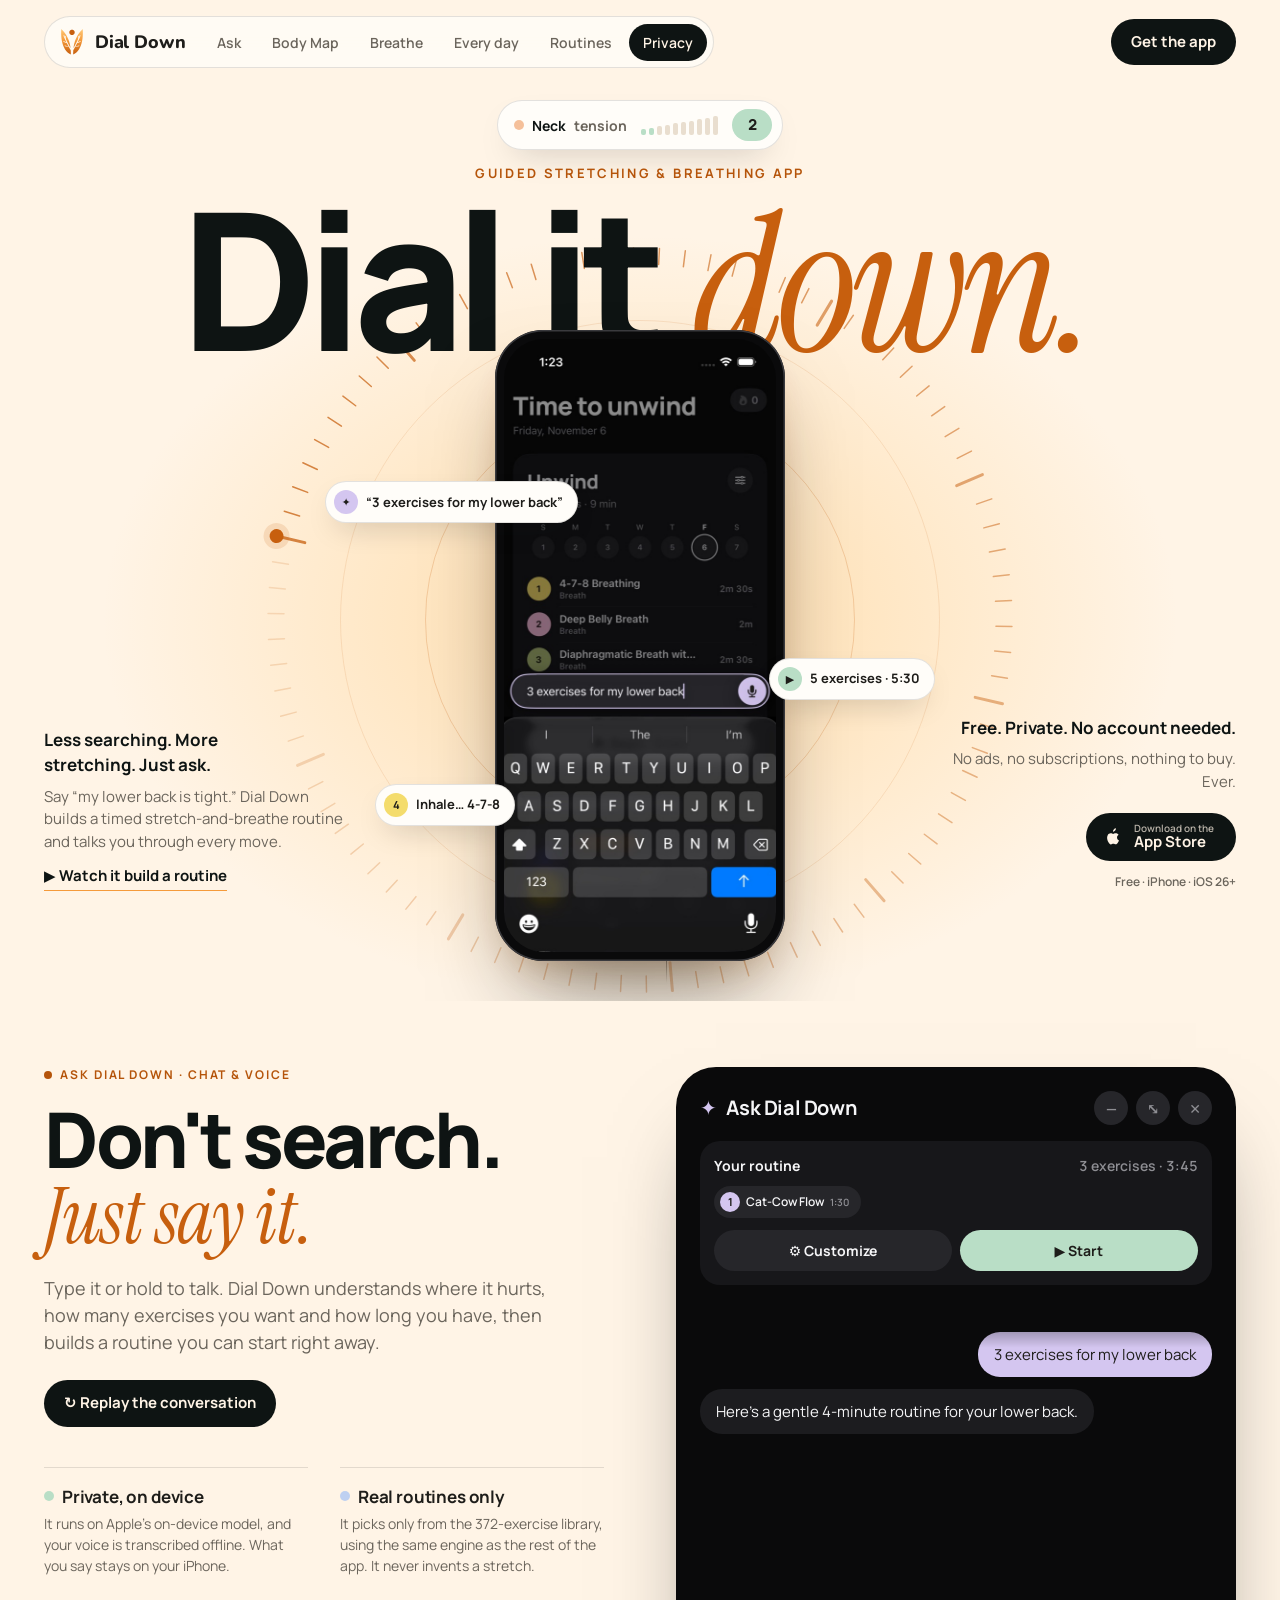
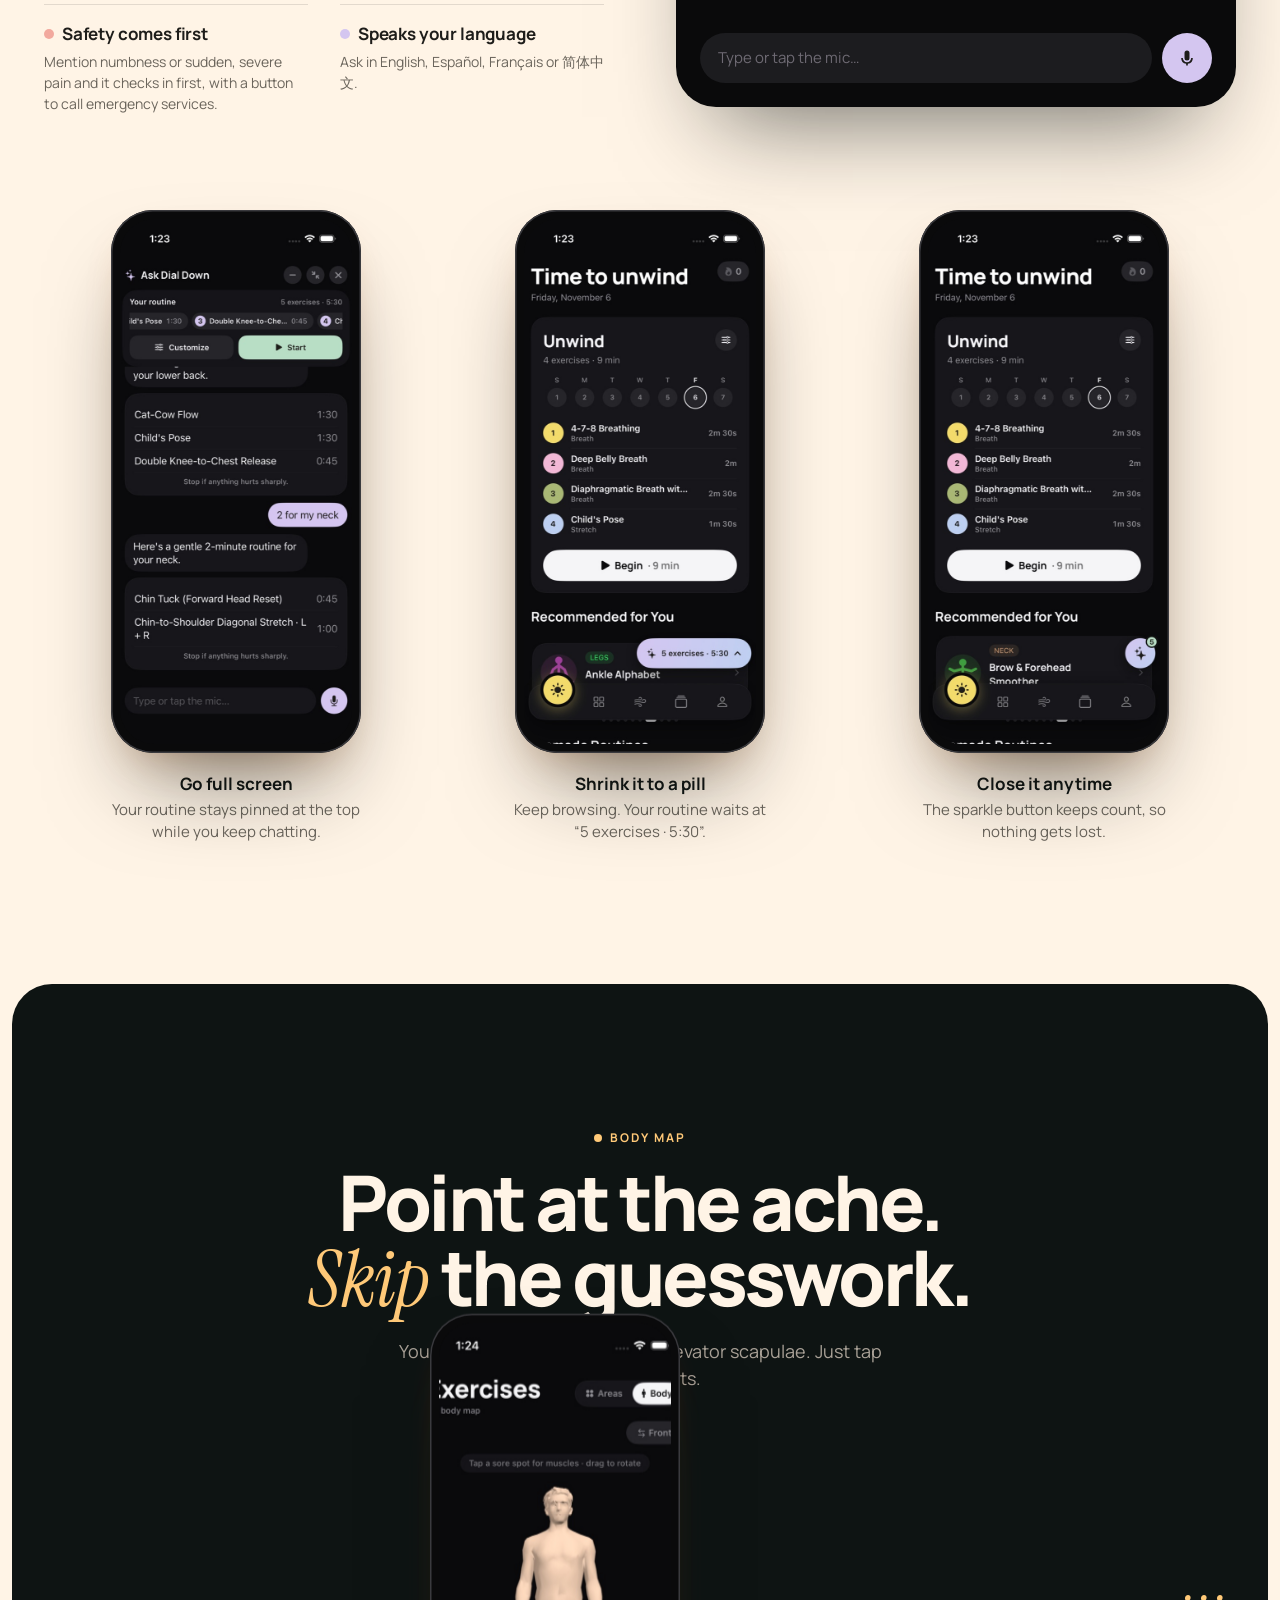
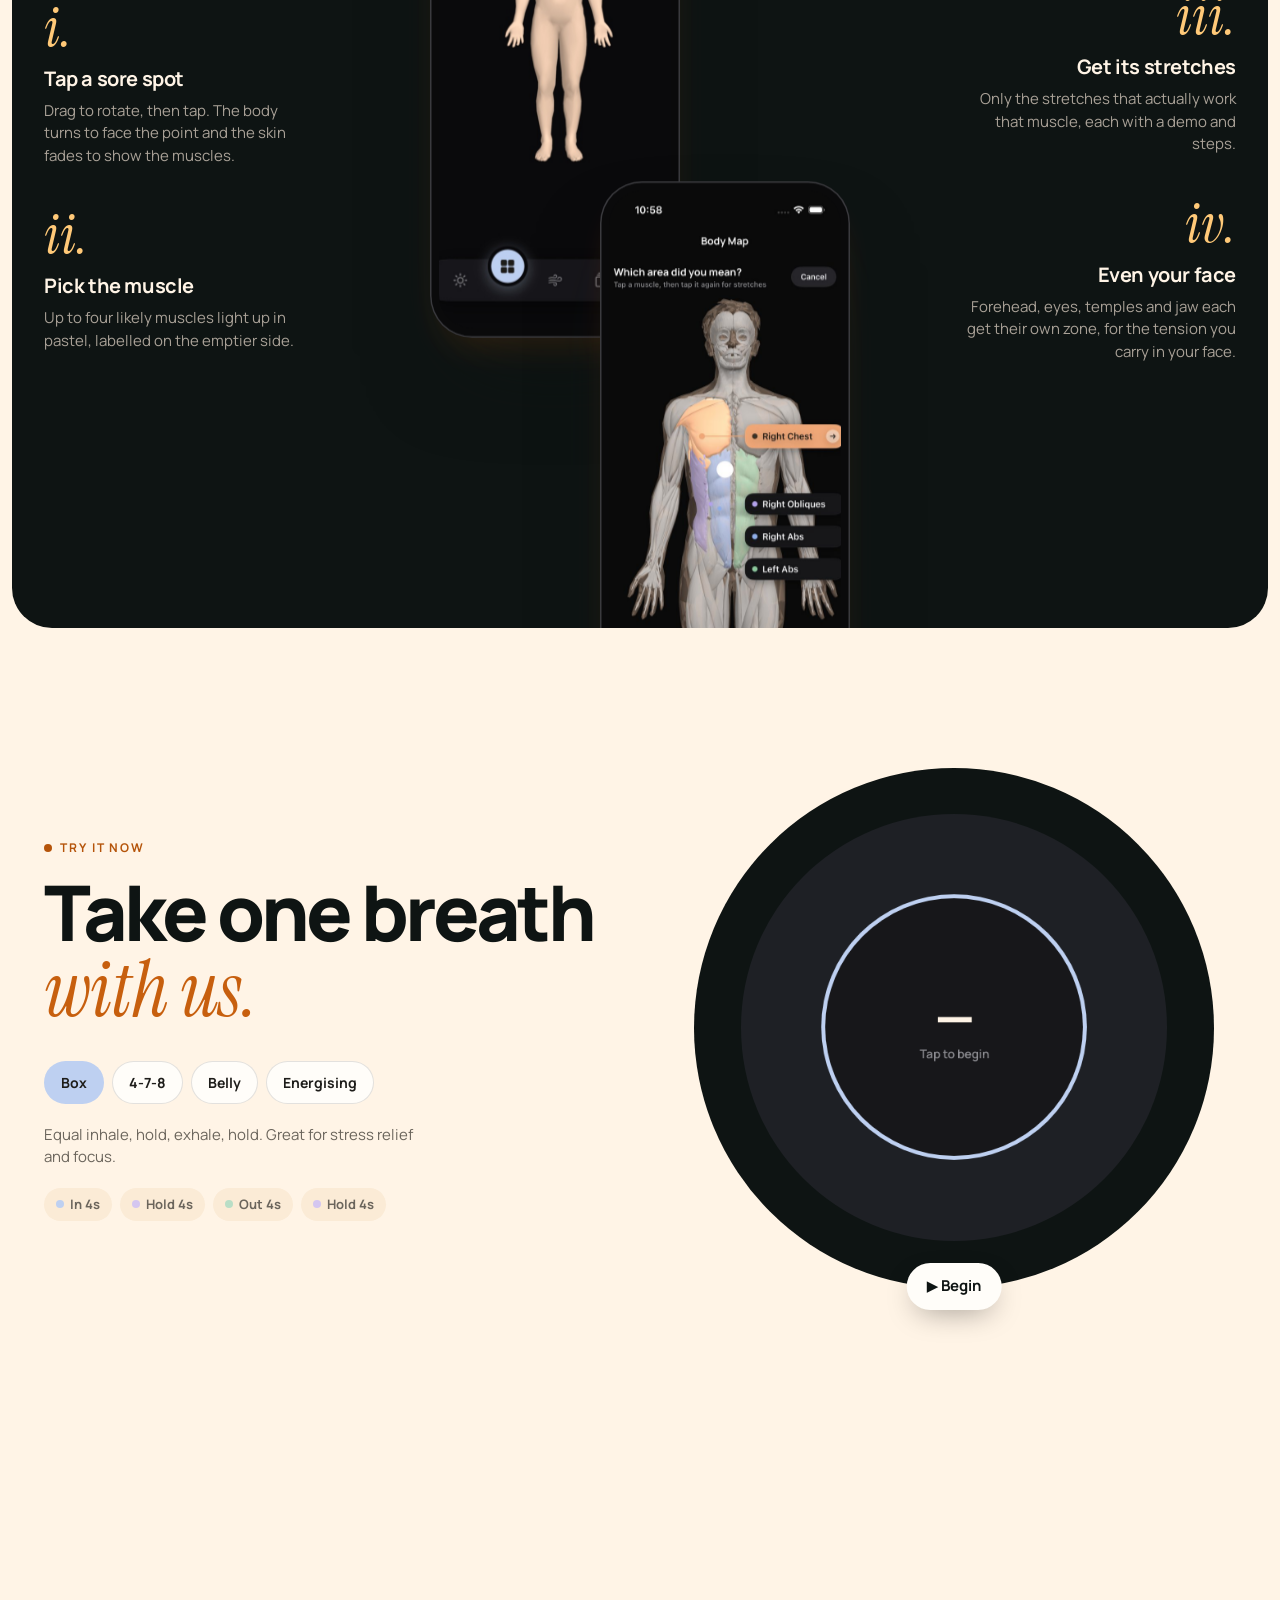
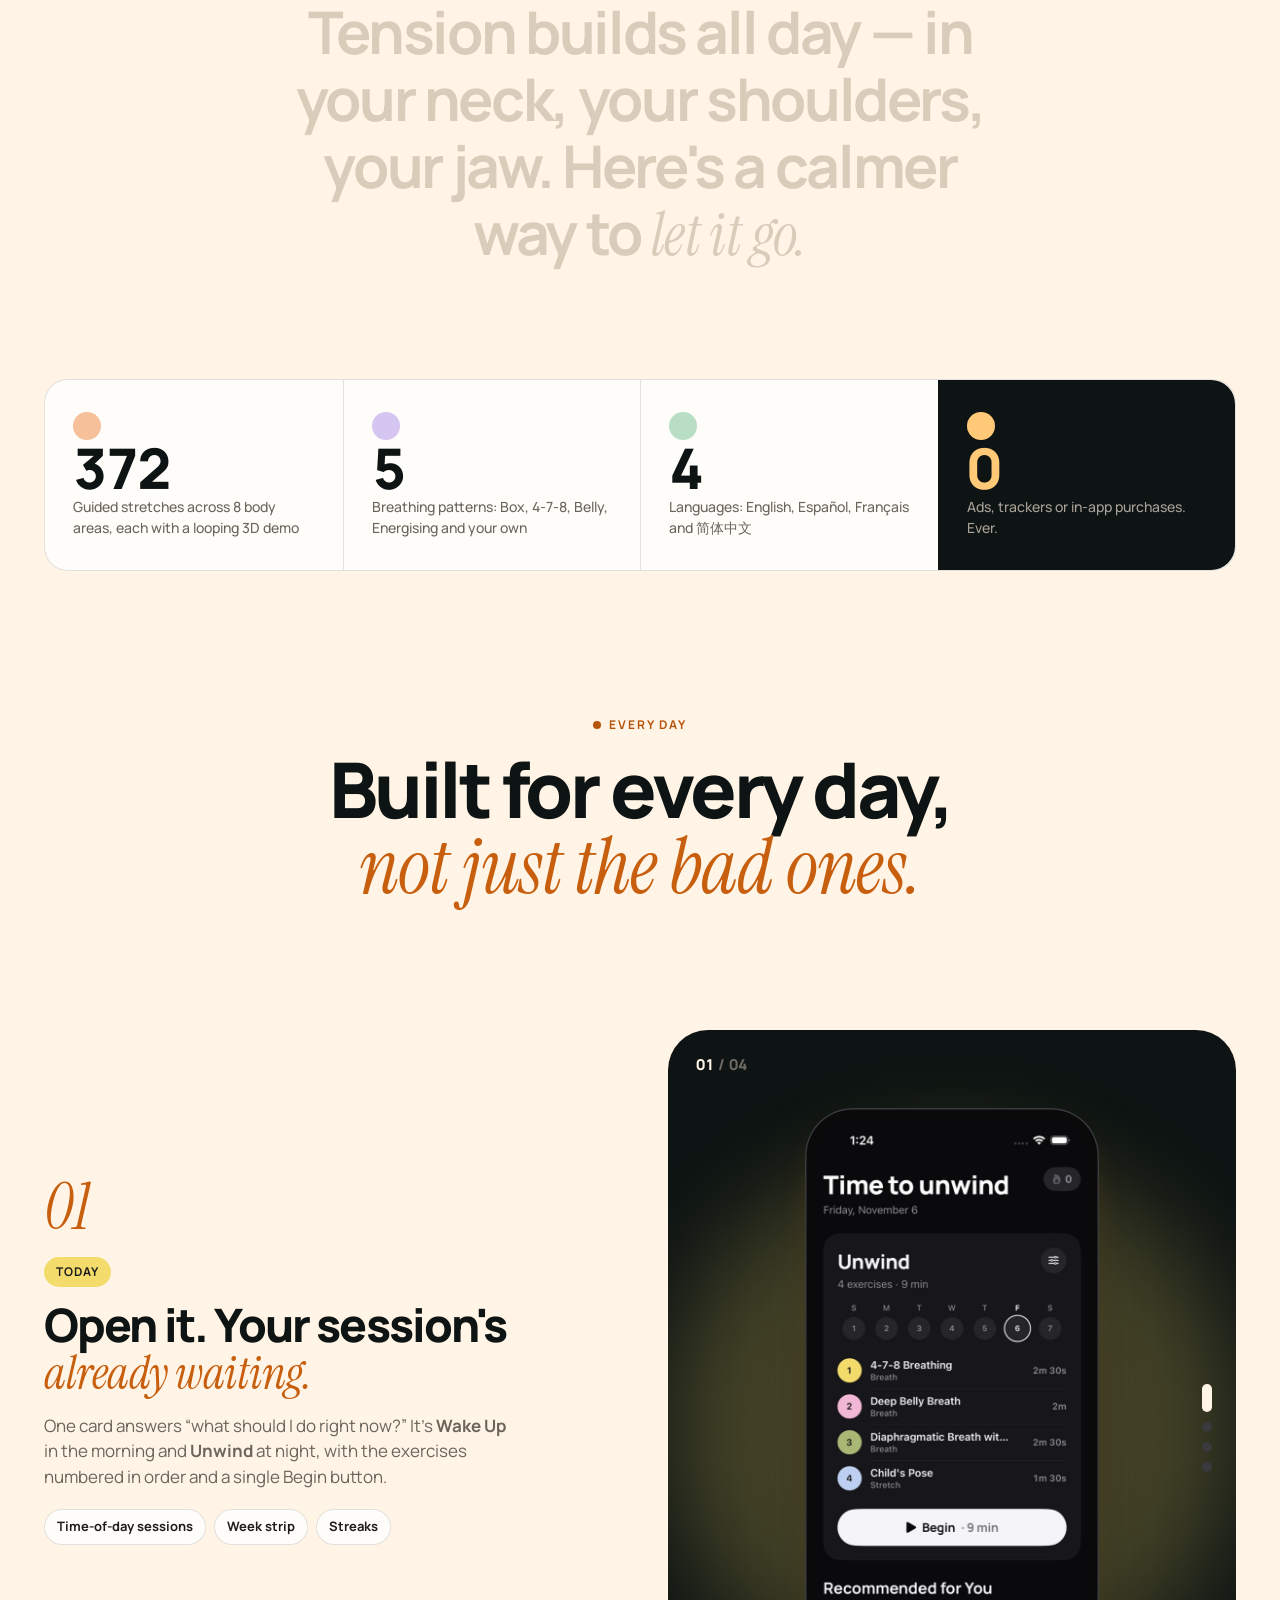
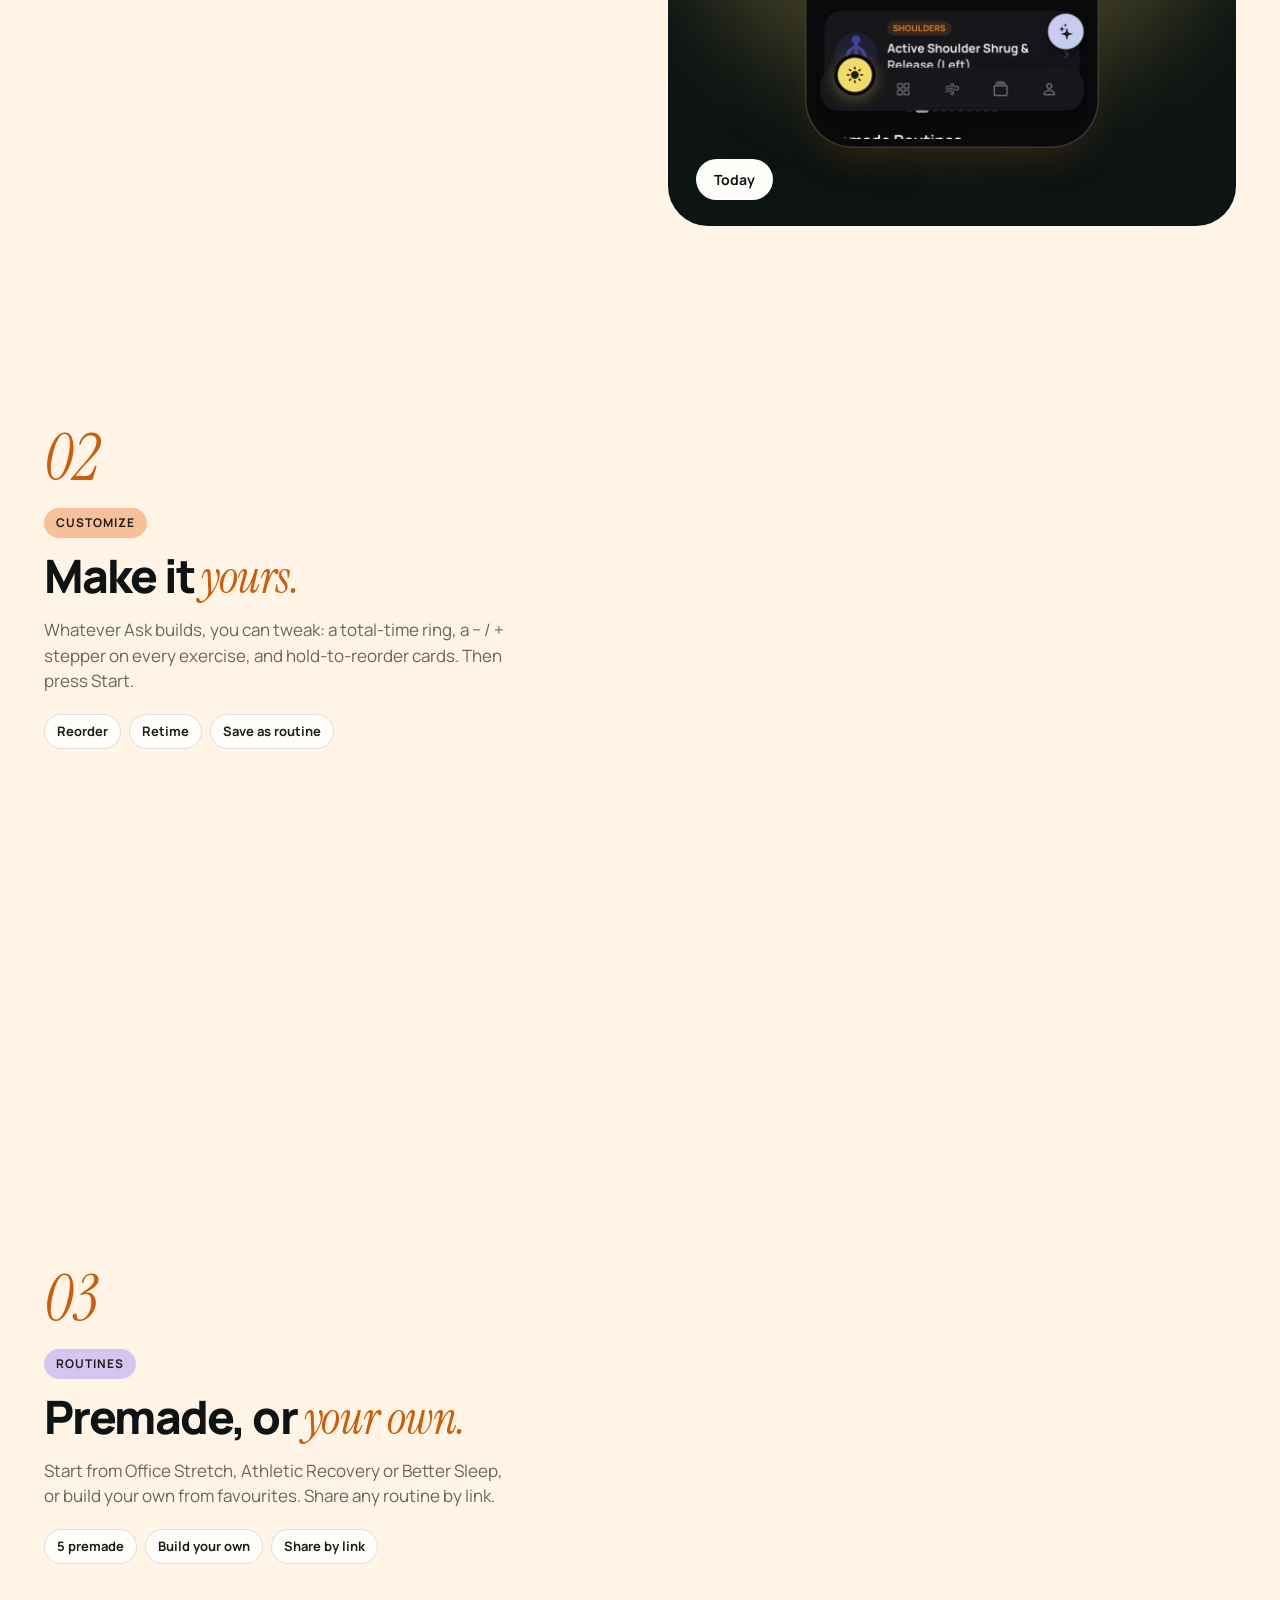
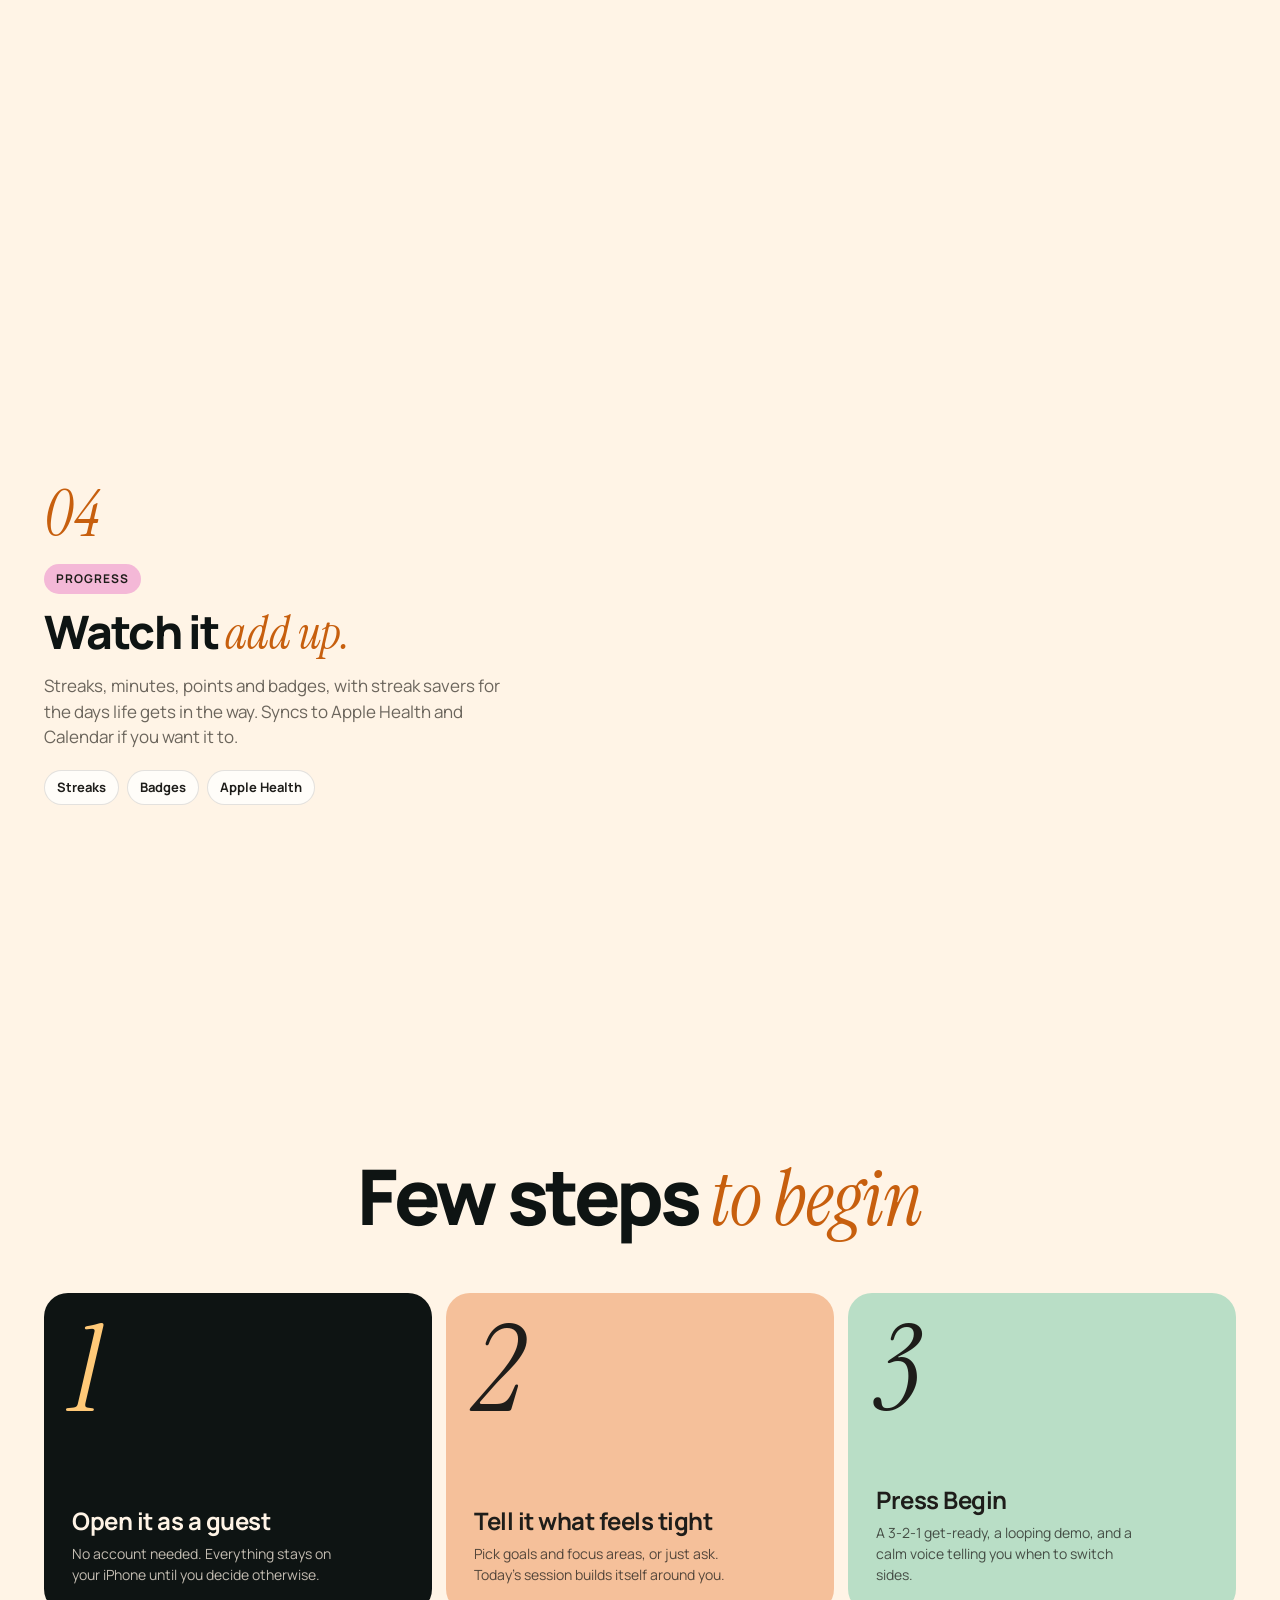
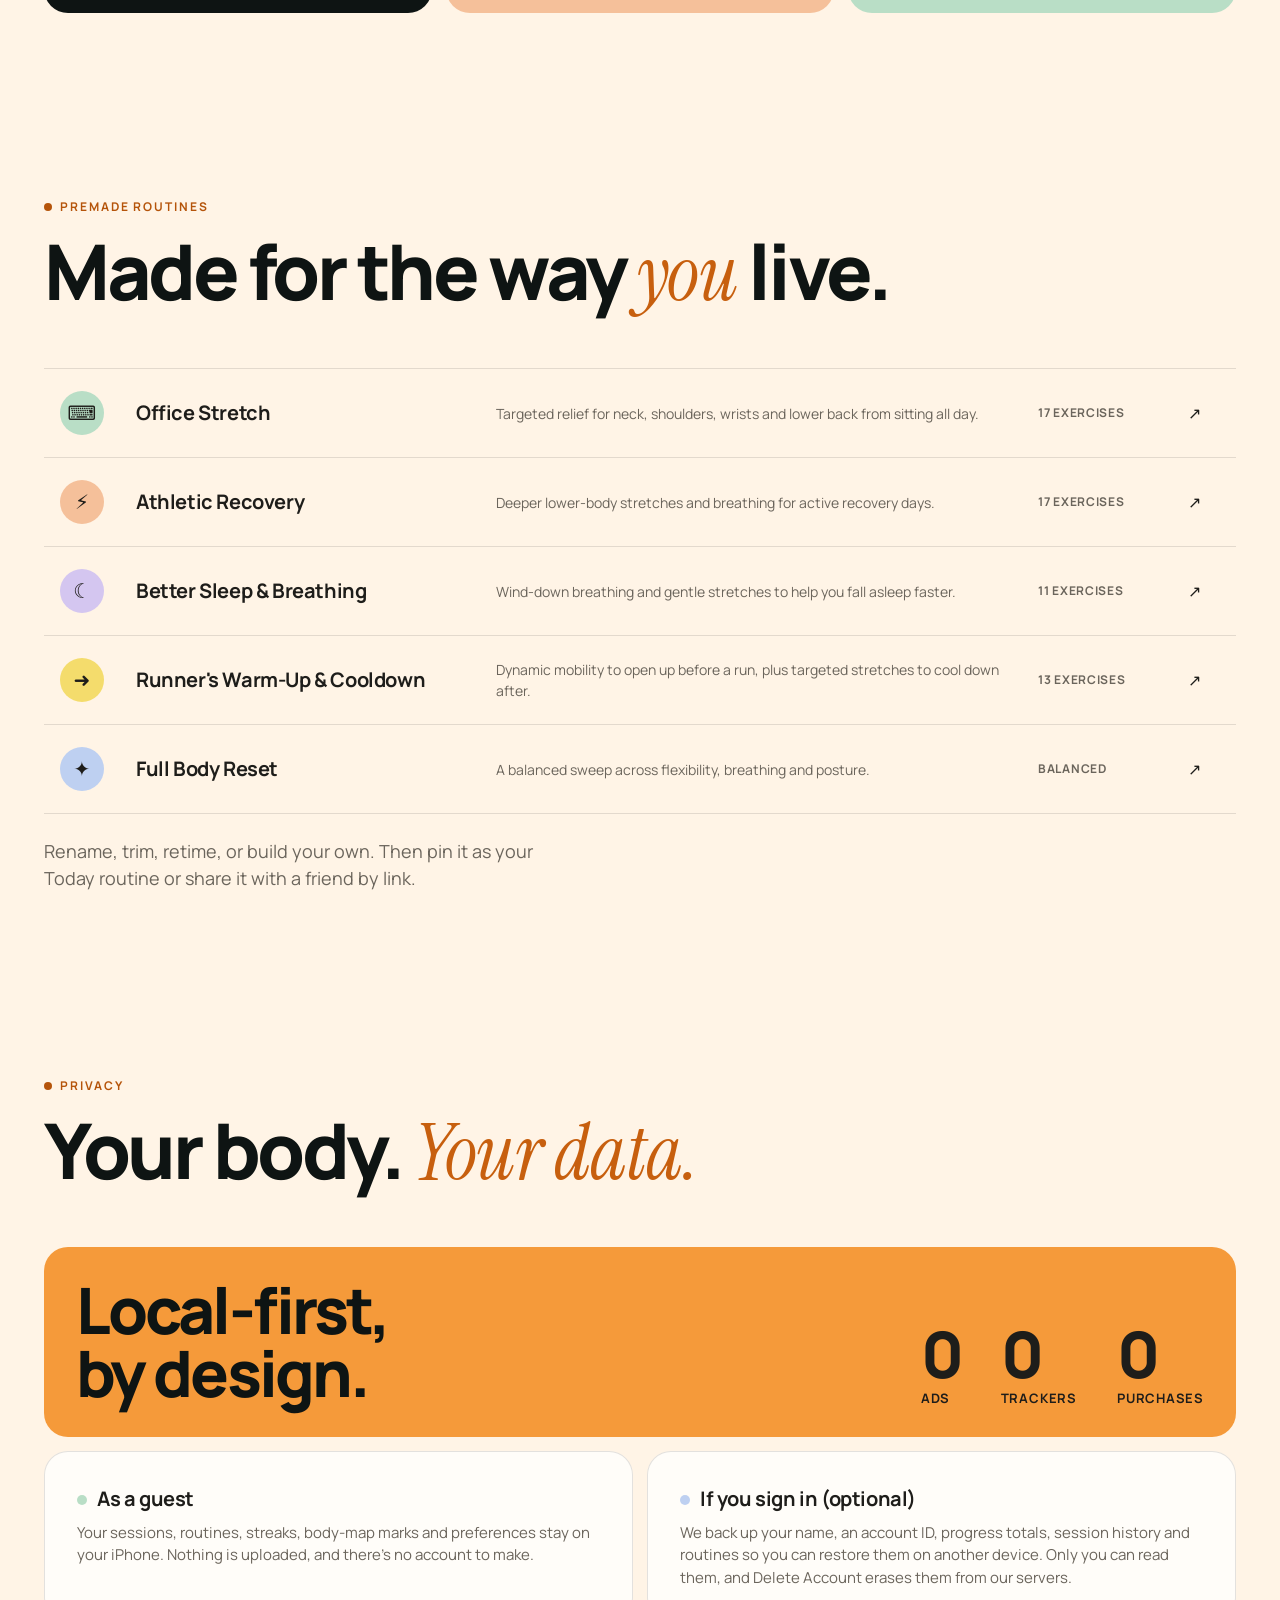
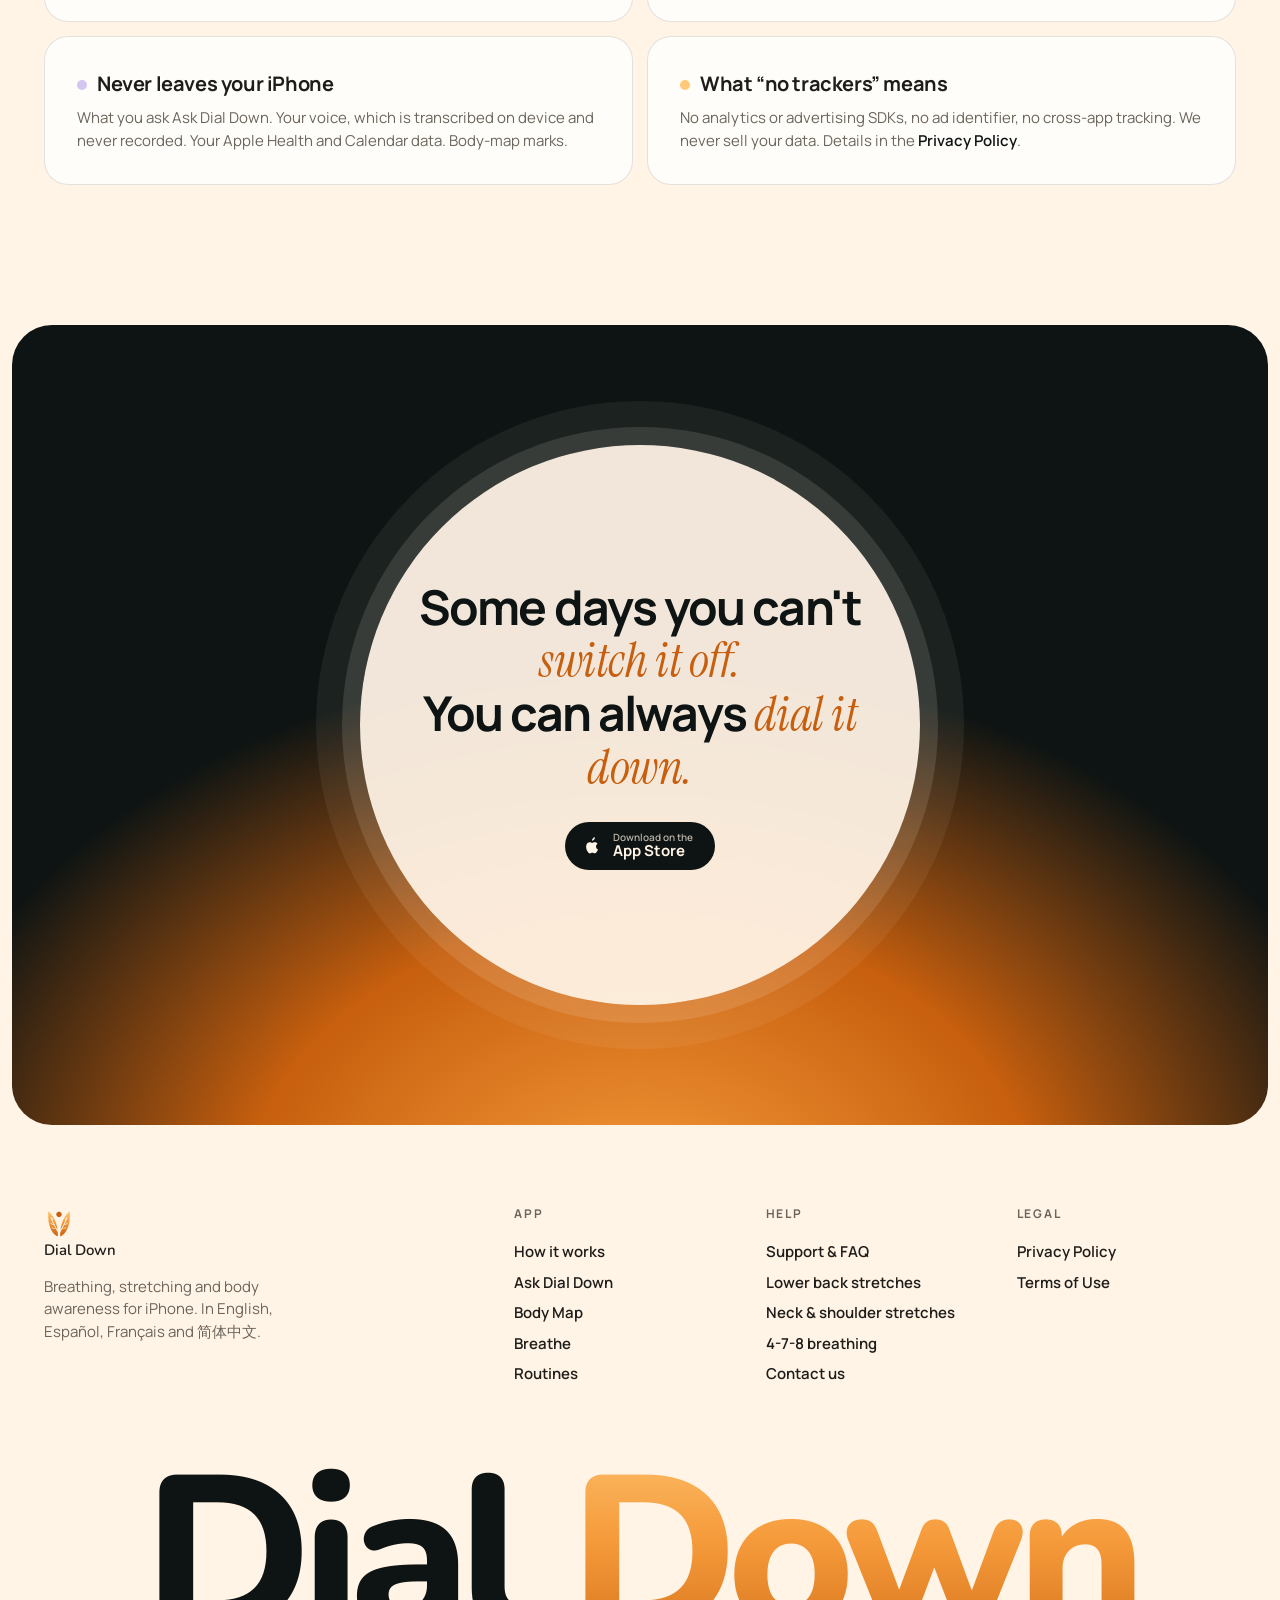
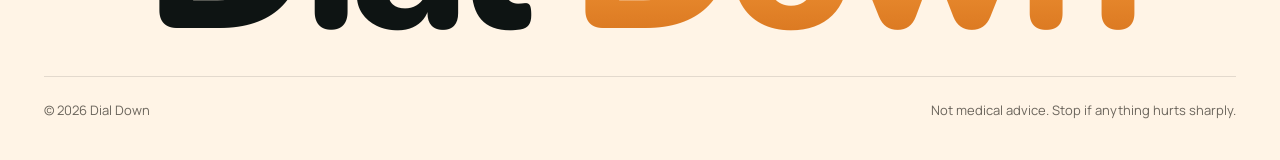
==== commit 031a69d3: "Link all three guides together and from every page Add a Related guides section to each guide, list " ====
--- a/index.html
+++ b/index.html
@@ -369,7 +369,7 @@
         <p style="color:var(--muted);font-size:15px;max-width:32ch;margin-top:10px">Breathing, stretching and body awareness for iPhone. In English, Español, Français and 简体中文.</p>
       </div>
       <div><h5>App</h5><a href="#features">How it works</a><a href="#ask">Ask Dial Down</a><a href="#body-map">Body Map</a><a href="#breathe">Breathe</a><a href="#routines">Routines</a></div>
-      <div><h5>Help</h5><a href="support.html">Support &amp; FAQ</a><a href="stretches/lower-back">Lower back stretches</a><a href="mailto:dialdownn@gmail.com">Contact us</a></div>
+      <div><h5>Help</h5><a href="support.html">Support &amp; FAQ</a><a href="stretches/lower-back">Lower back stretches</a><a href="stretches/neck-and-shoulders">Neck &amp; shoulder stretches</a><a href="breathing/4-7-8">4-7-8 breathing</a><a href="mailto:dialdownn@gmail.com">Contact us</a></div>
       <div><h5>Legal</h5><a href="privacy.html">Privacy Policy</a><a href="terms.html">Terms of Use</a></div>
     </div>
     <div class="foot-big" aria-hidden="true">Dial <span>Down</span></div>
--- a/css/styles.css
+++ b/css/styles.css
@@ -383,3 +383,8 @@
 .guide-cta p{margin-bottom:18px}
 .doc .guide-cta a.btn{color:var(--paper);text-decoration:none}
 @media (max-width:640px){.guide-cta{flex-direction:column;text-align:center;padding:28px 20px}.guide-cta .phone{width:150px}}
+.doc .related{list-style:none;margin:12px 0 0;display:grid;gap:10px}
+.doc .related li+li{margin-top:0}
+.doc .related a{display:block;padding:16px 20px;border:1px solid var(--line);border-radius:16px;font-weight:700;color:var(--ink);text-decoration:none;transition:background .2s}
+.doc .related a::after{content:" →";color:var(--accent)}
+.doc .related a:hover{background:rgba(255,201,120,.18)}
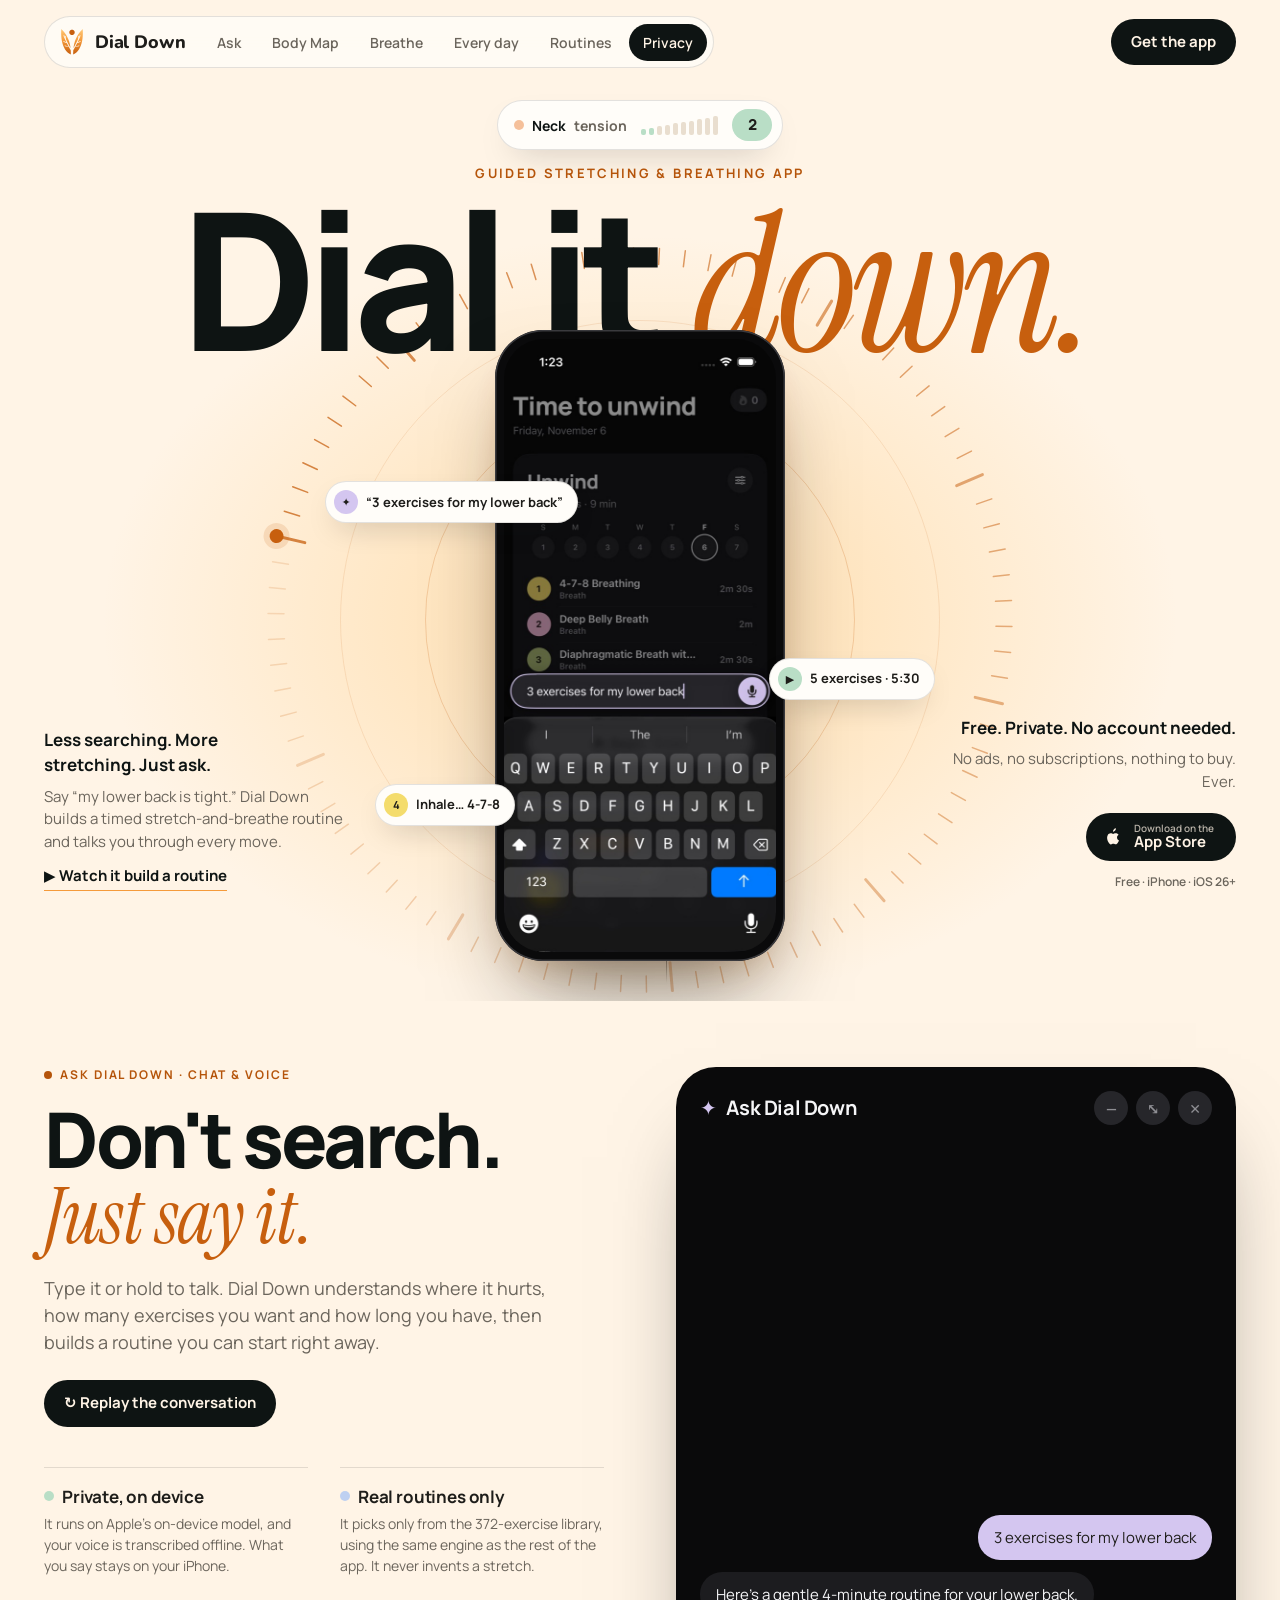
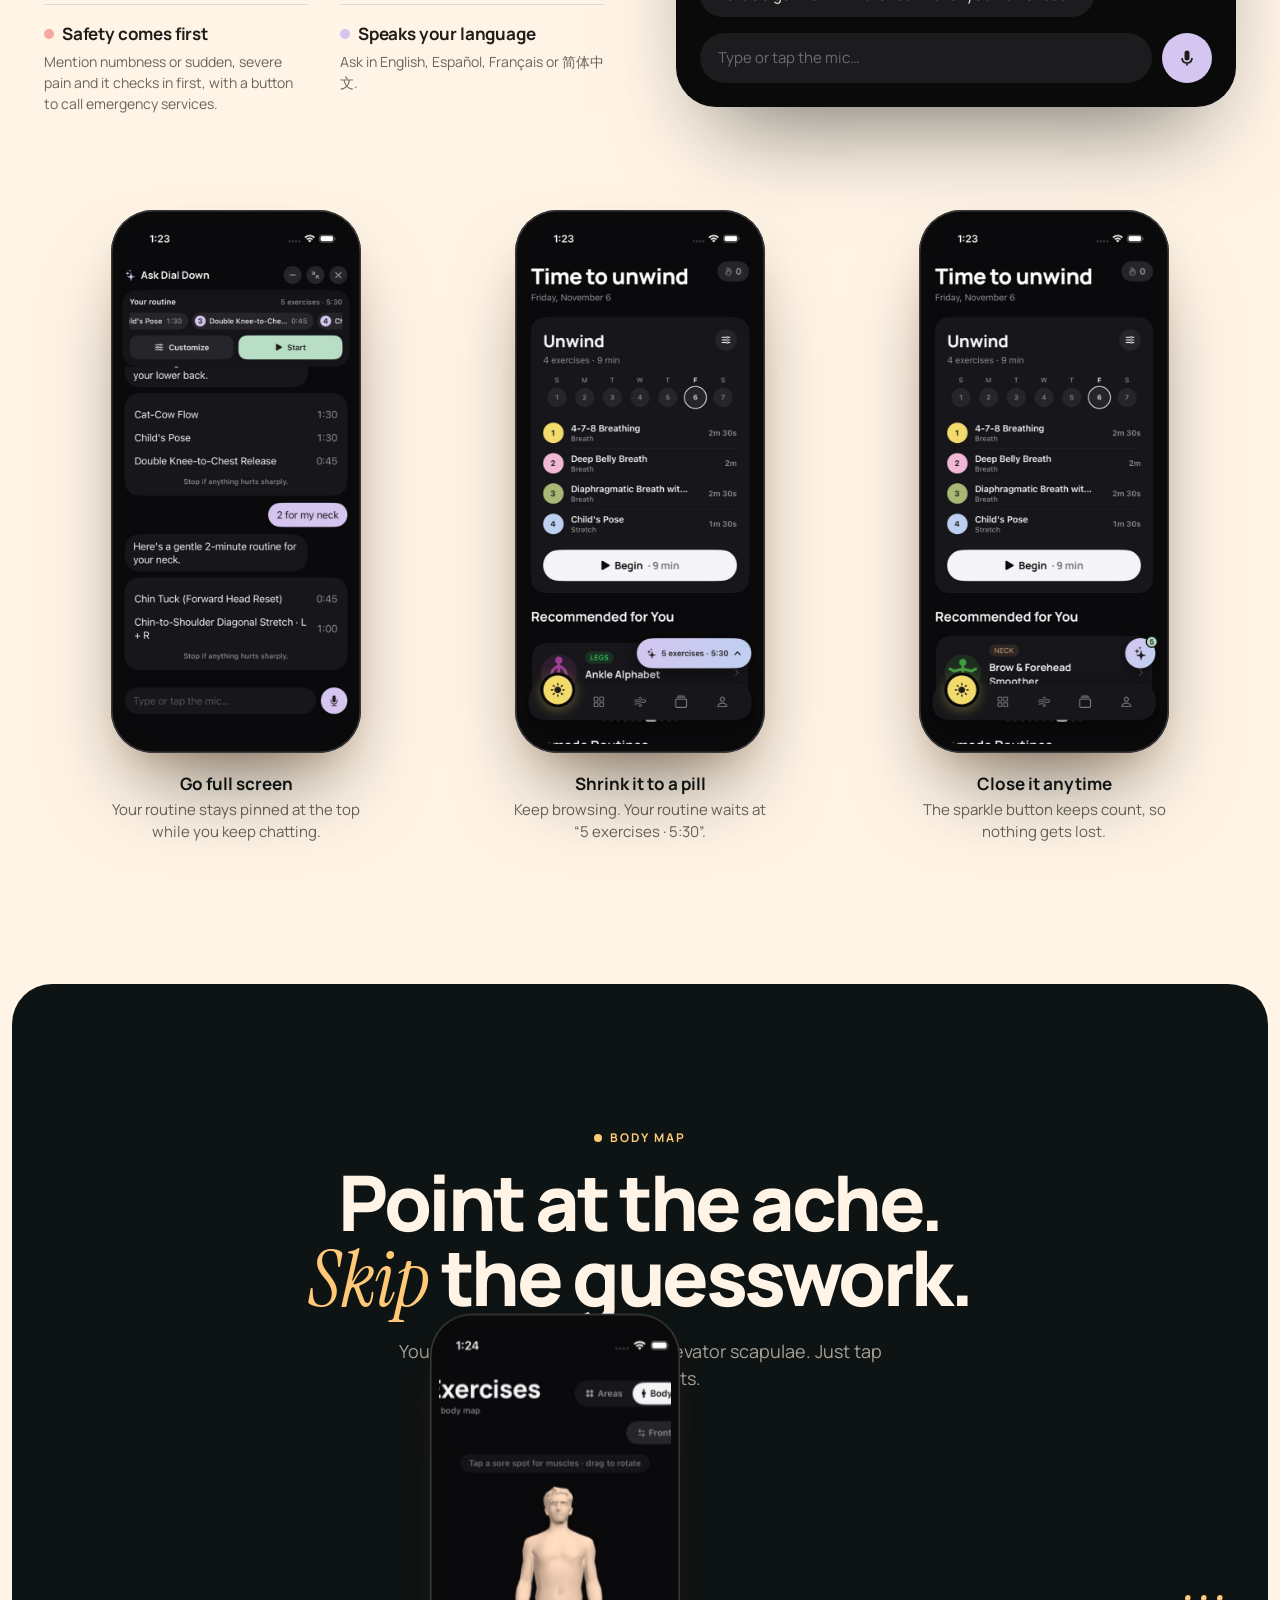
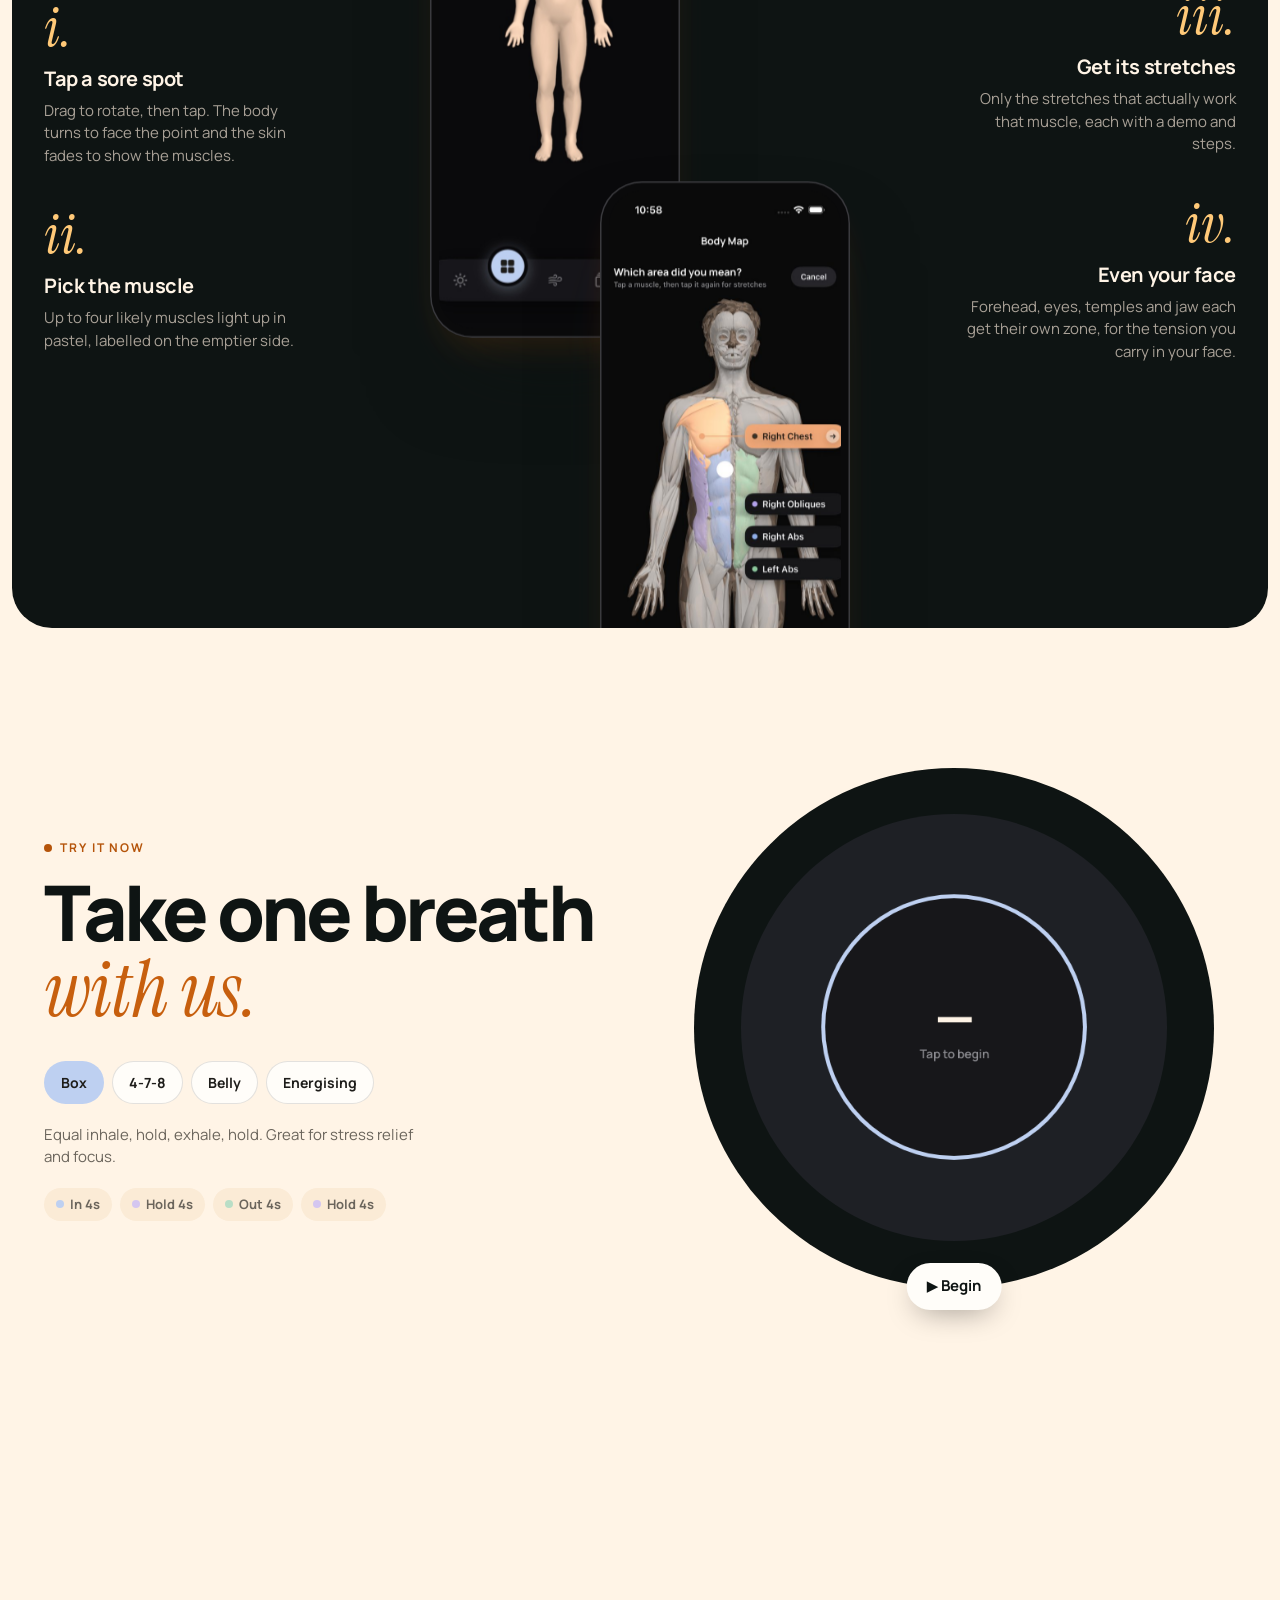
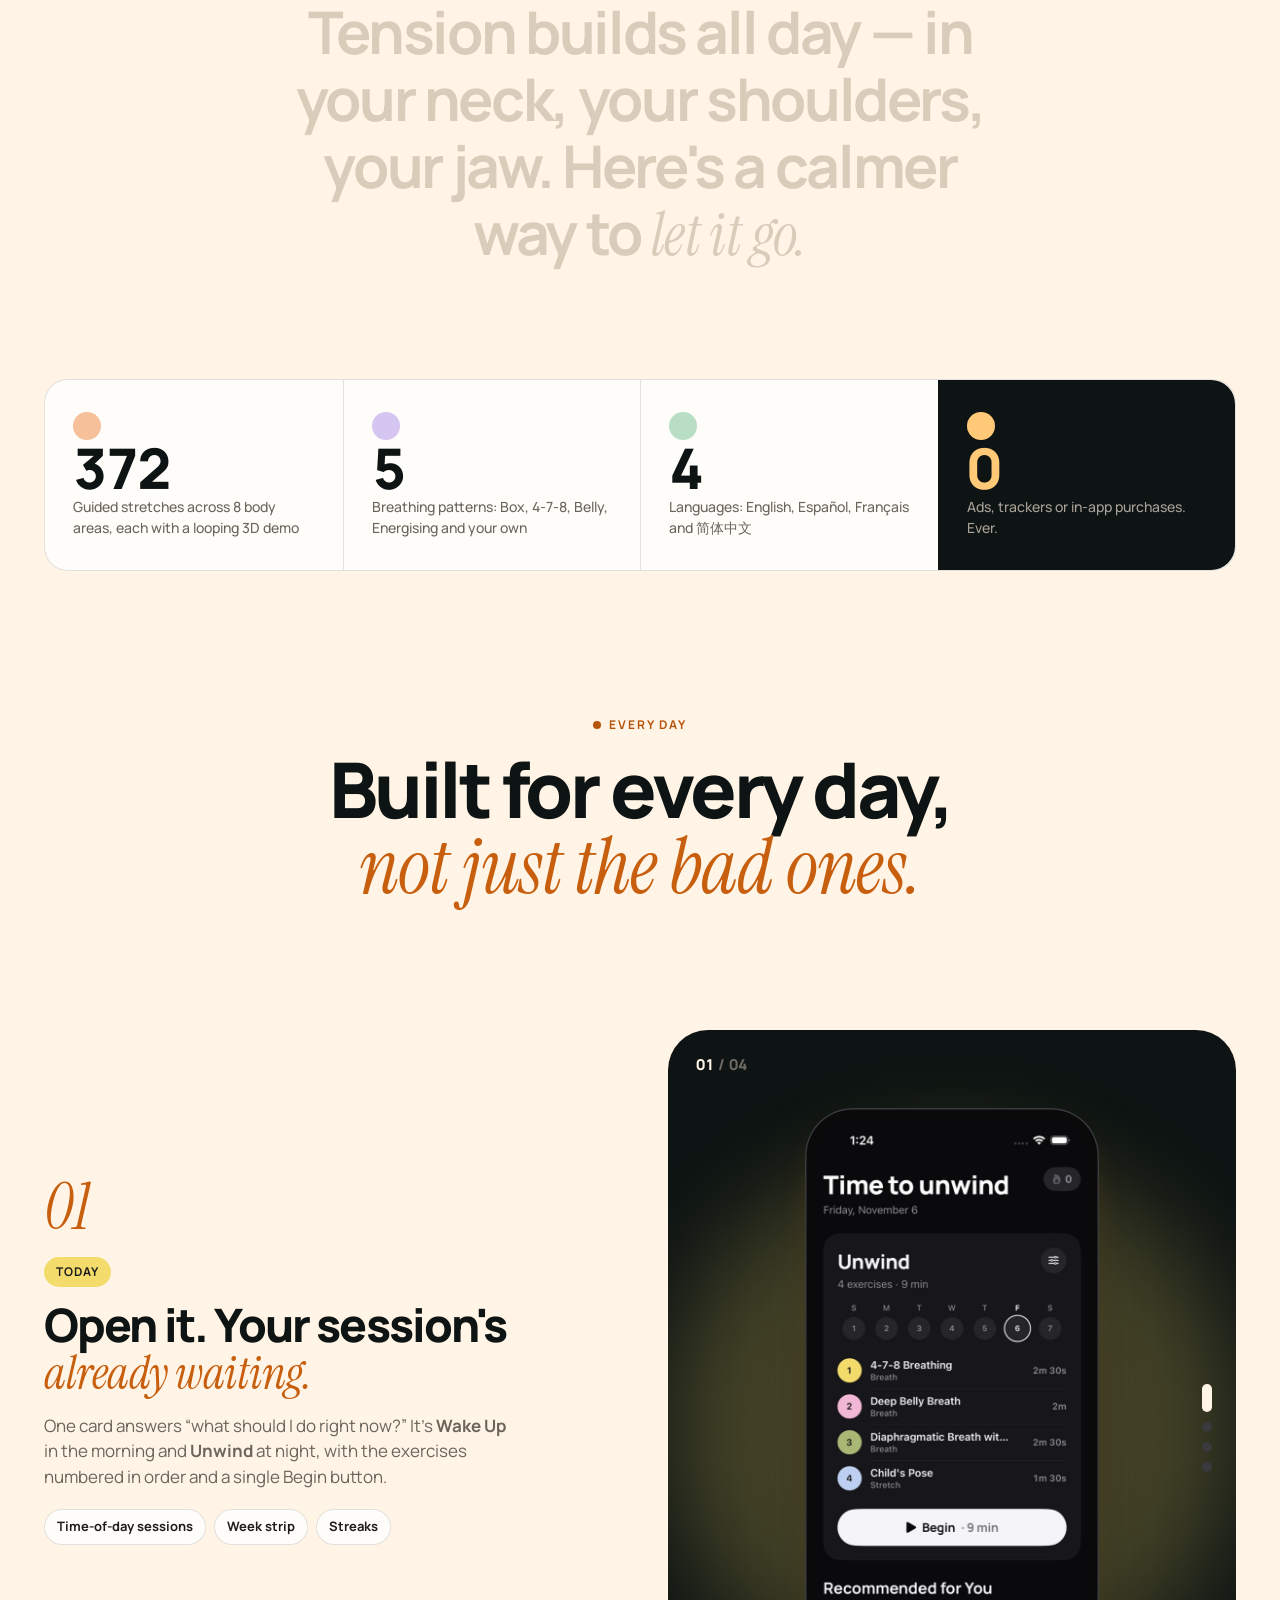
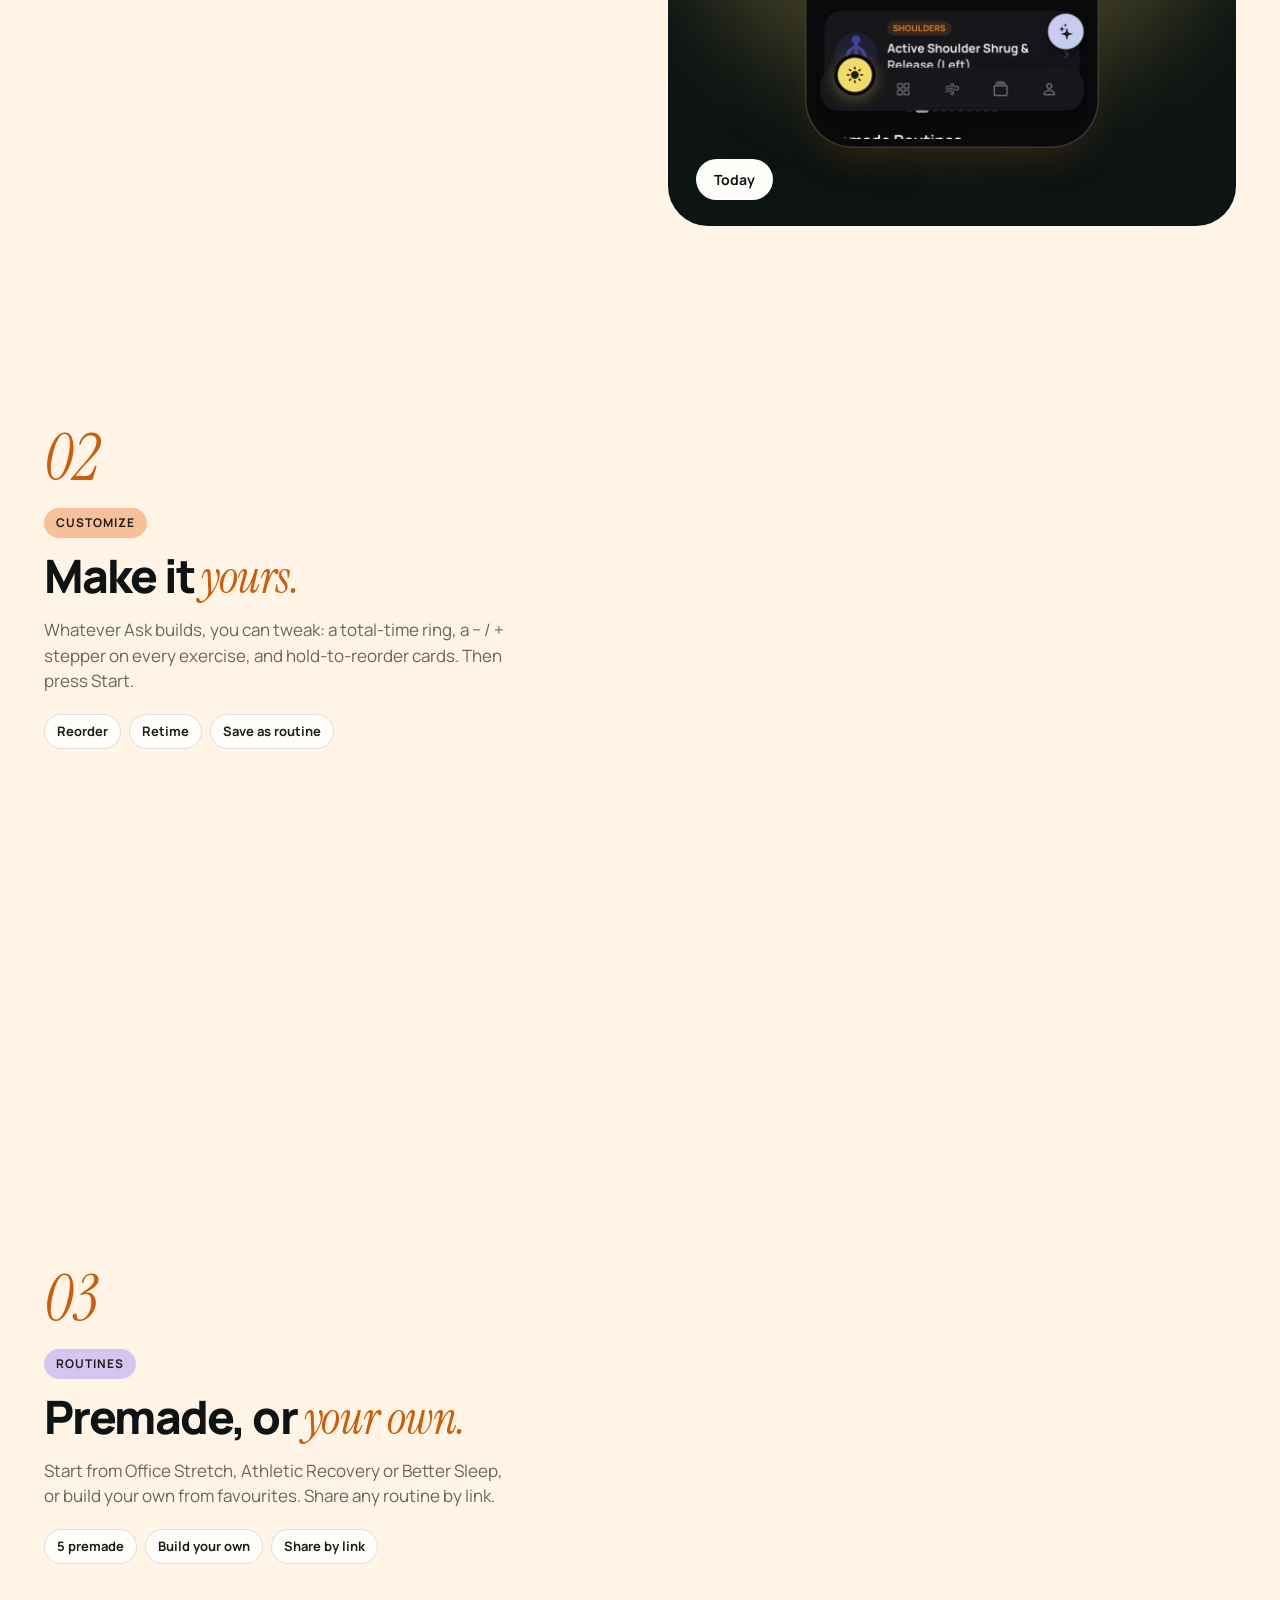
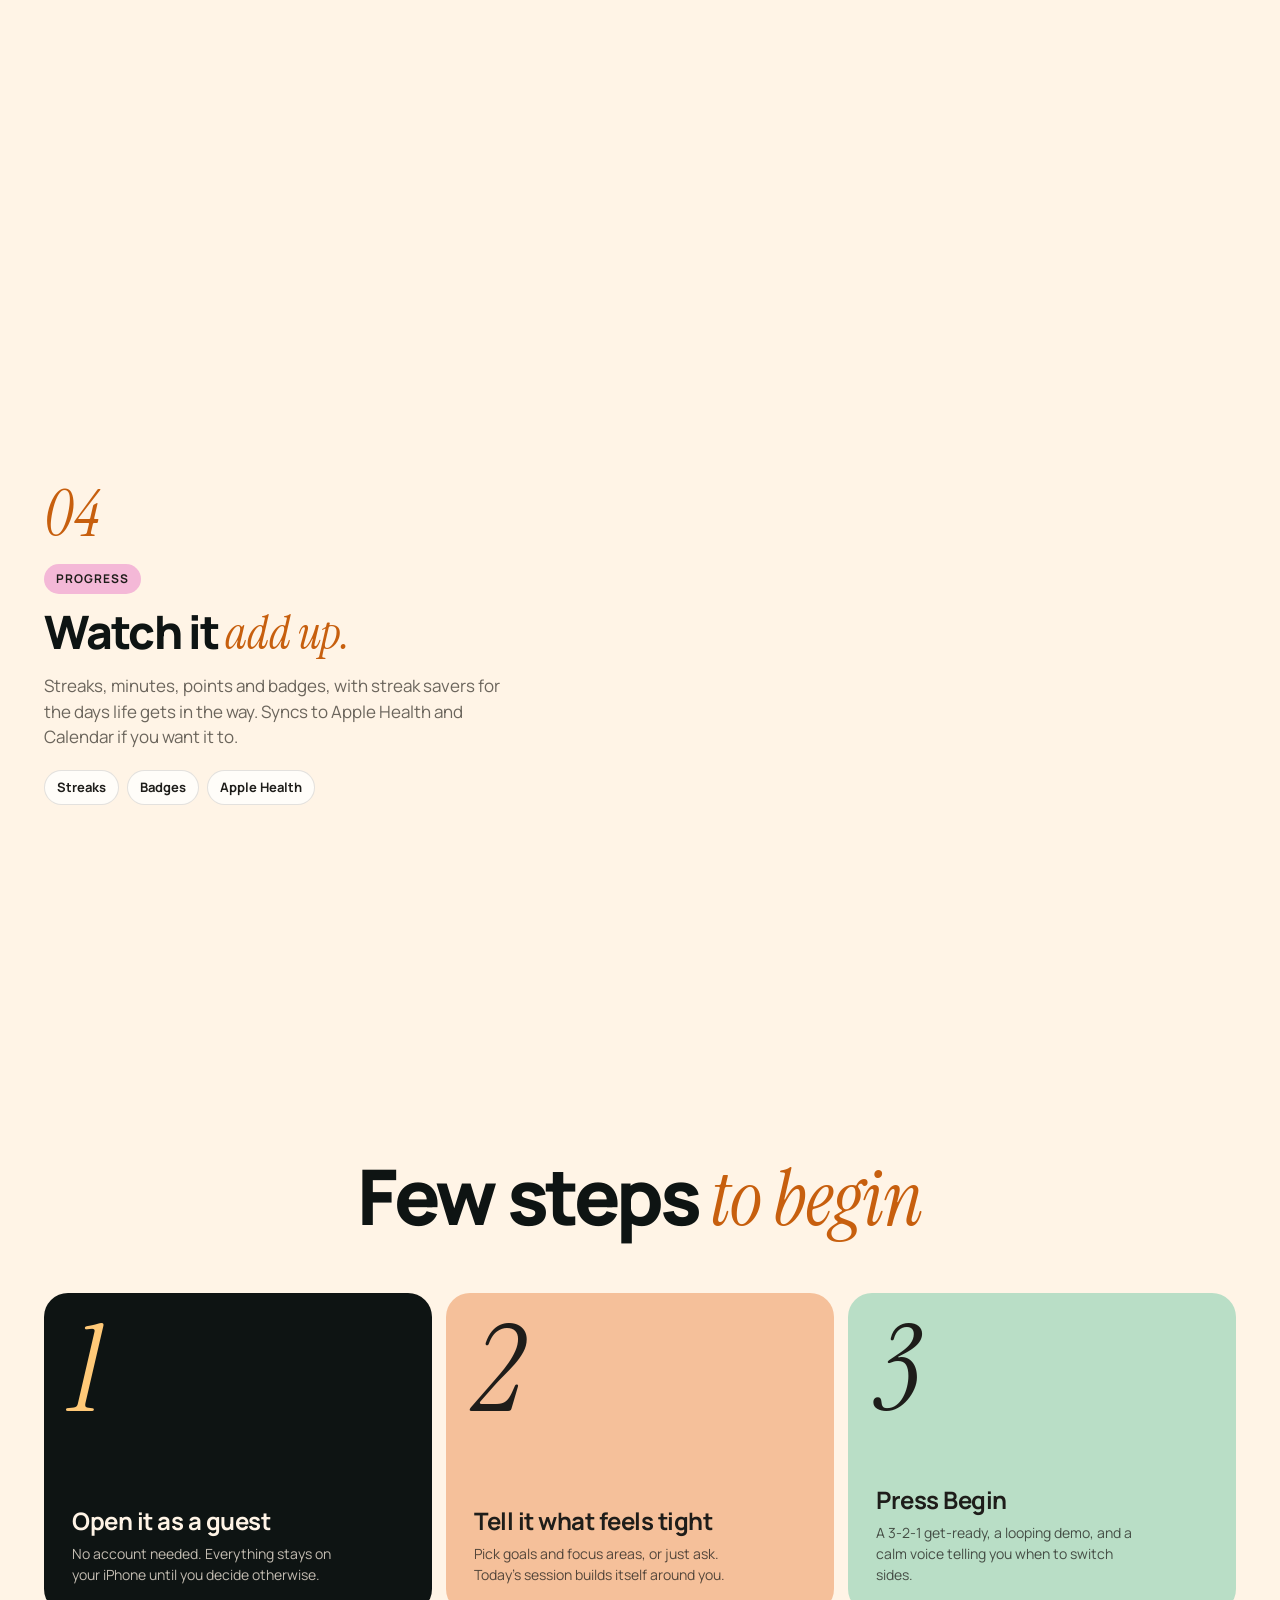
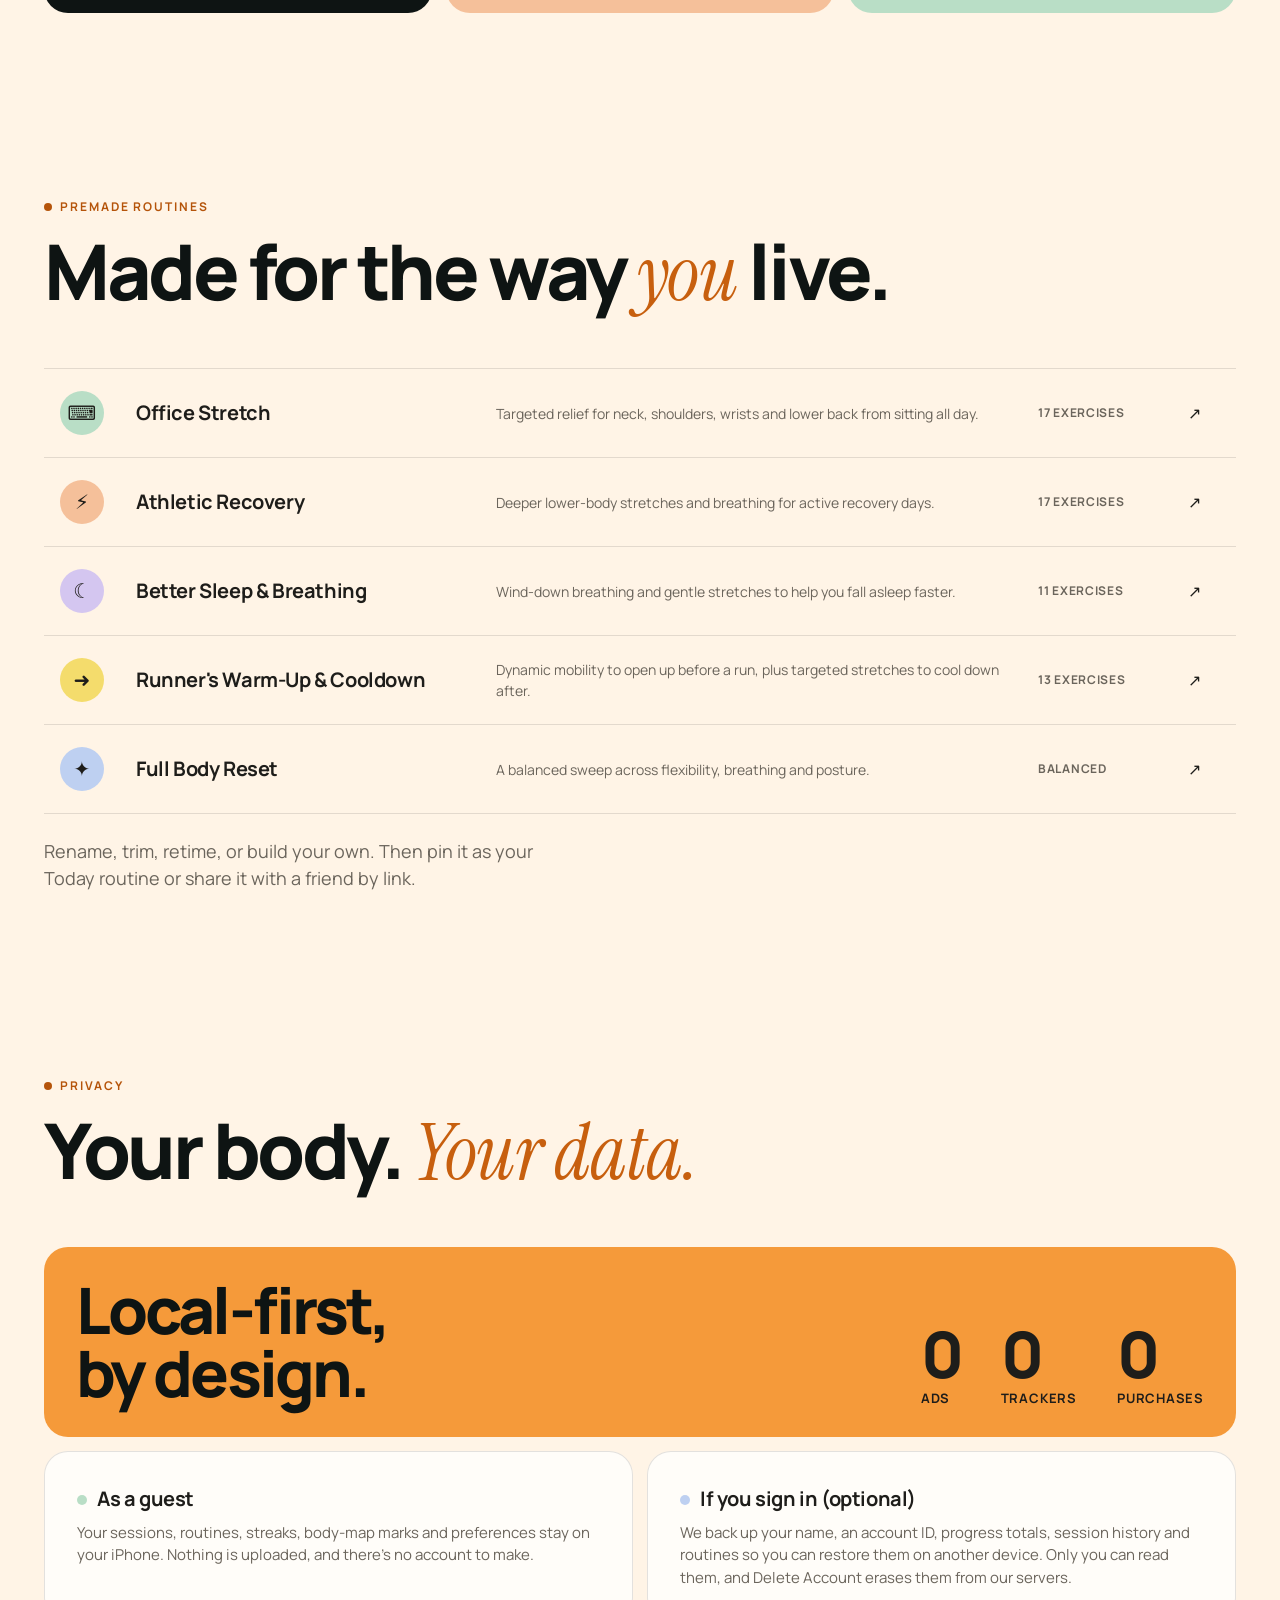
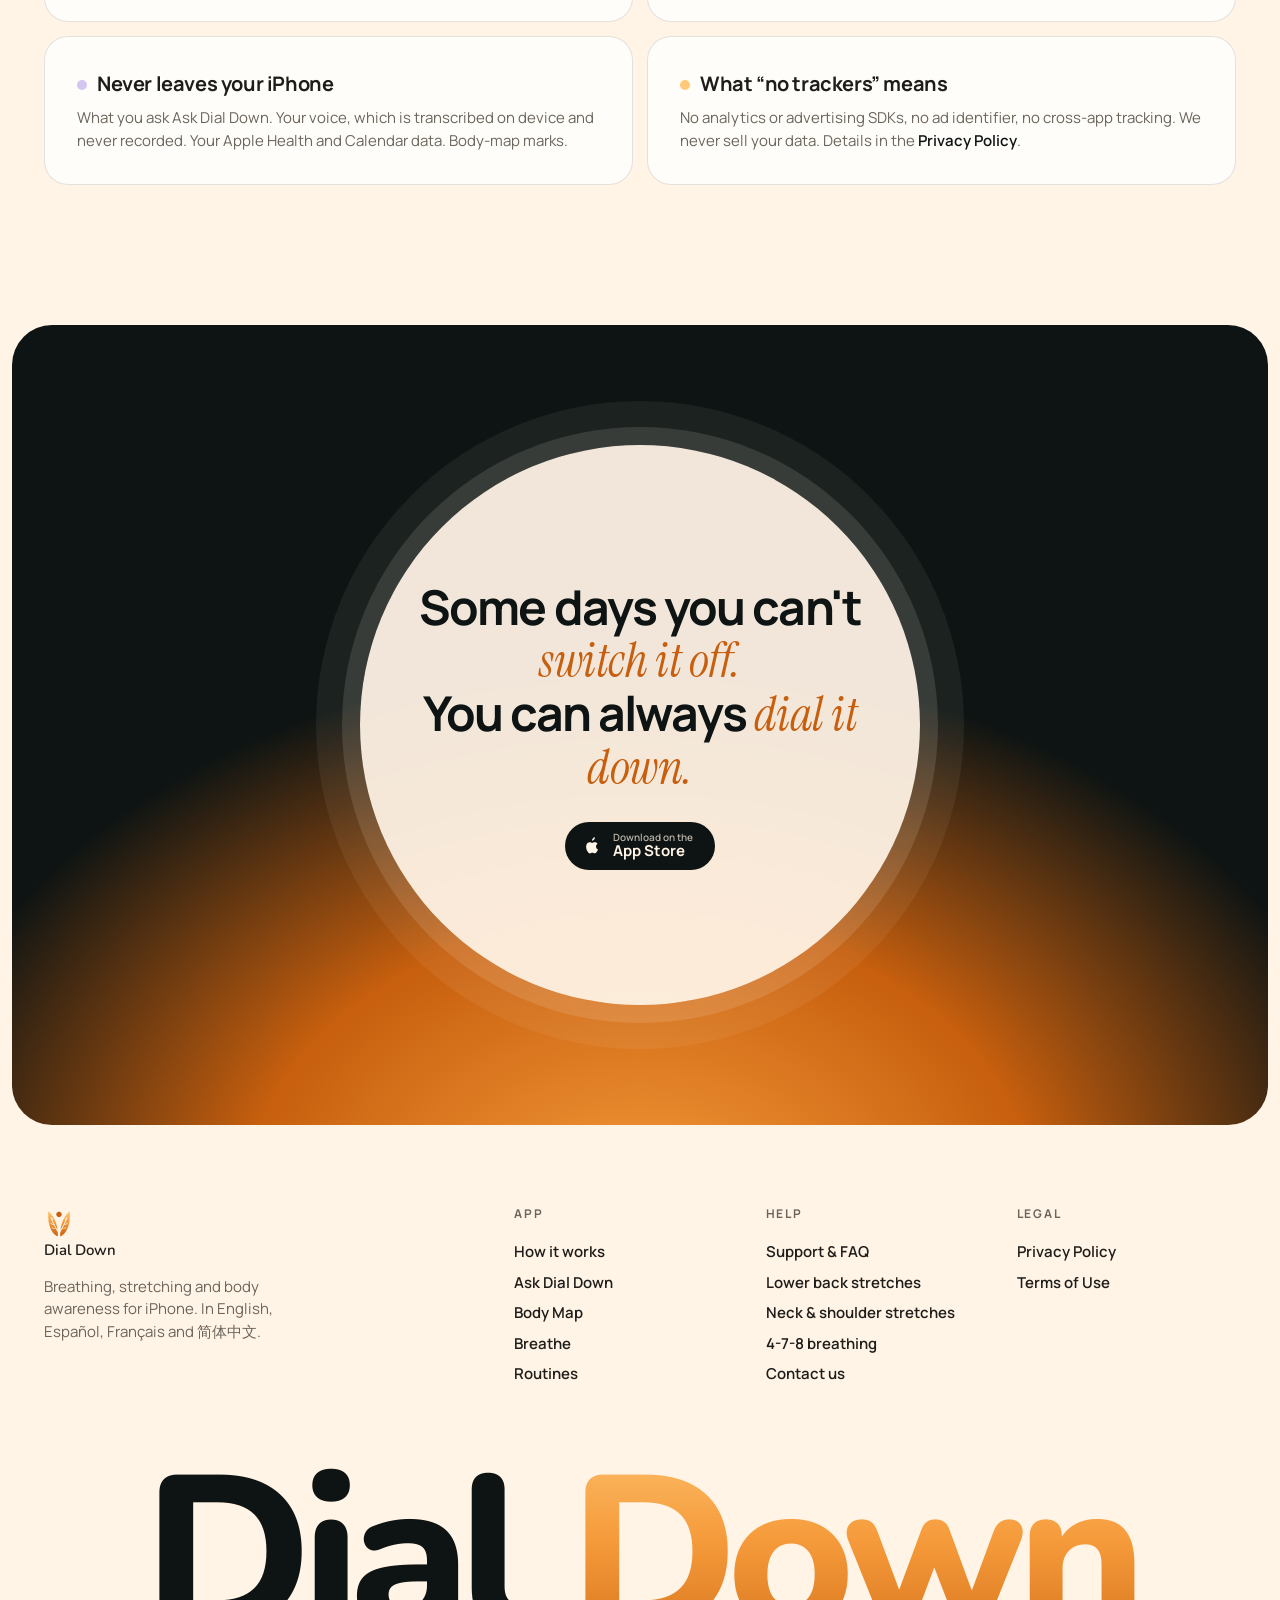
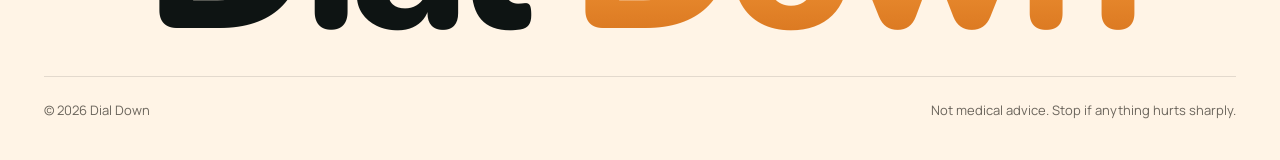
==== commit baf18317: "Use clean internal URLs and open App Store links in the same tab Co-Authored-By: Claude Opus 5.5 <no" ====
--- a/index.html
+++ b/index.html
@@ -78,7 +78,7 @@
         <a href="#privacy">Privacy</a>
       </div>
     </nav>
-    <a class="btn btn-dark nav-cta" href="https://apps.apple.com/us/app/dial-down-breathe-and-relax/id6818409674" target="_blank" rel="noopener">Get the app</a>
+    <a class="btn btn-dark nav-cta" href="https://apps.apple.com/us/app/dial-down-breathe-and-relax/id6818409674">Get the app</a>
   </div>
 </header>
 
@@ -129,7 +129,7 @@
       <div class="hero-side right hi" style="transition-delay:1s">
         <strong>Free. Private. No account needed.</strong>
         No ads, no subscriptions, nothing to buy. Ever.
-        <div><a class="btn btn-dark btn-store" href="https://apps.apple.com/us/app/dial-down-breathe-and-relax/id6818409674" target="_blank" rel="noopener">
+        <div><a class="btn btn-dark btn-store" href="https://apps.apple.com/us/app/dial-down-breathe-and-relax/id6818409674">
           <svg viewBox="0 0 24 24" fill="currentColor" aria-hidden="true"><path d="M16.37 12.6c.02 2.4 2.1 3.2 2.13 3.21-.02.06-.33 1.14-1.1 2.26-.66.97-1.35 1.94-2.43 1.96-1.07.02-1.41-.63-2.63-.63s-1.6.61-2.61.65c-1.05.04-1.84-1.05-2.51-2.02-1.37-1.98-2.41-5.6-1.01-8.04.7-1.21 1.94-1.98 3.29-2 1.03-.02 2 .69 2.63.69.63 0 1.81-.86 3.05-.73.52.02 1.98.21 2.91 1.58-.08.05-1.74 1.01-1.72 3.03M14.36 5.03c.56-.67.93-1.6.83-2.53-.8.03-1.77.53-2.34 1.2-.52.6-.97 1.55-.85 2.46.89.07 1.8-.45 2.36-1.13"/></svg>
           <span><small>Download on the</small>App Store</span></a></div>
         <p class="hero-meta">Free · iPhone · iOS 26+</p>
@@ -342,7 +342,7 @@
       <div class="pcard rv"><h4><i style="background:var(--mint)"></i>As a guest</h4><p>Your sessions, routines, streaks, body‑map marks and preferences stay on your iPhone. Nothing is uploaded, and there's no account to make.</p></div>
       <div class="pcard rv"><h4><i style="background:var(--blue)"></i>If you sign in (optional)</h4><p>We back up your name, an account ID, progress totals, session history and routines so you can restore them on another device. Only you can read them, and Delete Account erases them from our servers.</p></div>
       <div class="pcard rv"><h4><i style="background:var(--lav)"></i>Never leaves your iPhone</h4><p>What you ask Ask Dial Down. Your voice, which is transcribed on device and never recorded. Your Apple Health and Calendar data. Body‑map marks.</p></div>
-      <div class="pcard rv"><h4><i style="background:var(--glow)"></i>What “no trackers” means</h4><p>No analytics or advertising SDKs, no ad identifier, no cross‑app tracking. We never sell your data. Details in the <a href="privacy.html">Privacy Policy</a>.</p></div>
+      <div class="pcard rv"><h4><i style="background:var(--glow)"></i>What “no trackers” means</h4><p>No analytics or advertising SDKs, no ad identifier, no cross‑app tracking. We never sell your data. Details in the <a href="/privacy">Privacy Policy</a>.</p></div>
     </div>
   </div>
 </section>
@@ -352,7 +352,7 @@
   <div class="final-orb rv">
     <div>
       <h2>Some days you can't <em>switch it off.</em><br>You can always <em>dial it down.</em></h2>
-      <a class="btn btn-dark btn-store" href="https://apps.apple.com/us/app/dial-down-breathe-and-relax/id6818409674" target="_blank" rel="noopener">
+      <a class="btn btn-dark btn-store" href="https://apps.apple.com/us/app/dial-down-breathe-and-relax/id6818409674">
         <svg viewBox="0 0 24 24" fill="currentColor" aria-hidden="true"><path d="M16.37 12.6c.02 2.4 2.1 3.2 2.13 3.21-.02.06-.33 1.14-1.1 2.26-.66.97-1.35 1.94-2.43 1.96-1.07.02-1.41-.63-2.63-.63s-1.6.61-2.61.65c-1.05.04-1.84-1.05-2.51-2.02-1.37-1.98-2.41-5.6-1.01-8.04.7-1.21 1.94-1.98 3.29-2 1.03-.02 2 .69 2.63.69.63 0 1.81-.86 3.05-.73.52.02 1.98.21 2.91 1.58-.08.05-1.74 1.01-1.72 3.03M14.36 5.03c.56-.67.93-1.6.83-2.53-.8.03-1.77.53-2.34 1.2-.52.6-.97 1.55-.85 2.46.89.07 1.8-.45 2.36-1.13"/></svg>
         <span><small>Download on the</small>App Store</span></a>
     </div>
@@ -369,8 +369,8 @@
         <p style="color:var(--muted);font-size:15px;max-width:32ch;margin-top:10px">Breathing, stretching and body awareness for iPhone. In English, Español, Français and 简体中文.</p>
       </div>
       <div><h5>App</h5><a href="#features">How it works</a><a href="#ask">Ask Dial Down</a><a href="#body-map">Body Map</a><a href="#breathe">Breathe</a><a href="#routines">Routines</a></div>
-      <div><h5>Help</h5><a href="support.html">Support &amp; FAQ</a><a href="stretches/lower-back">Lower back stretches</a><a href="stretches/neck-and-shoulders">Neck &amp; shoulder stretches</a><a href="breathing/4-7-8">4-7-8 breathing</a><a href="mailto:dialdownn@gmail.com">Contact us</a></div>
-      <div><h5>Legal</h5><a href="privacy.html">Privacy Policy</a><a href="terms.html">Terms of Use</a></div>
+      <div><h5>Help</h5><a href="/support">Support &amp; FAQ</a><a href="stretches/lower-back">Lower back stretches</a><a href="stretches/neck-and-shoulders">Neck &amp; shoulder stretches</a><a href="breathing/4-7-8">4-7-8 breathing</a><a href="mailto:dialdownn@gmail.com">Contact us</a></div>
+      <div><h5>Legal</h5><a href="/privacy">Privacy Policy</a><a href="/terms">Terms of Use</a></div>
     </div>
     <div class="foot-big" aria-hidden="true">Dial <span>Down</span></div>
     <div class="legal"><span>© 2026 Dial Down</span><span>Not medical advice. Stop if anything hurts sharply.</span></div>
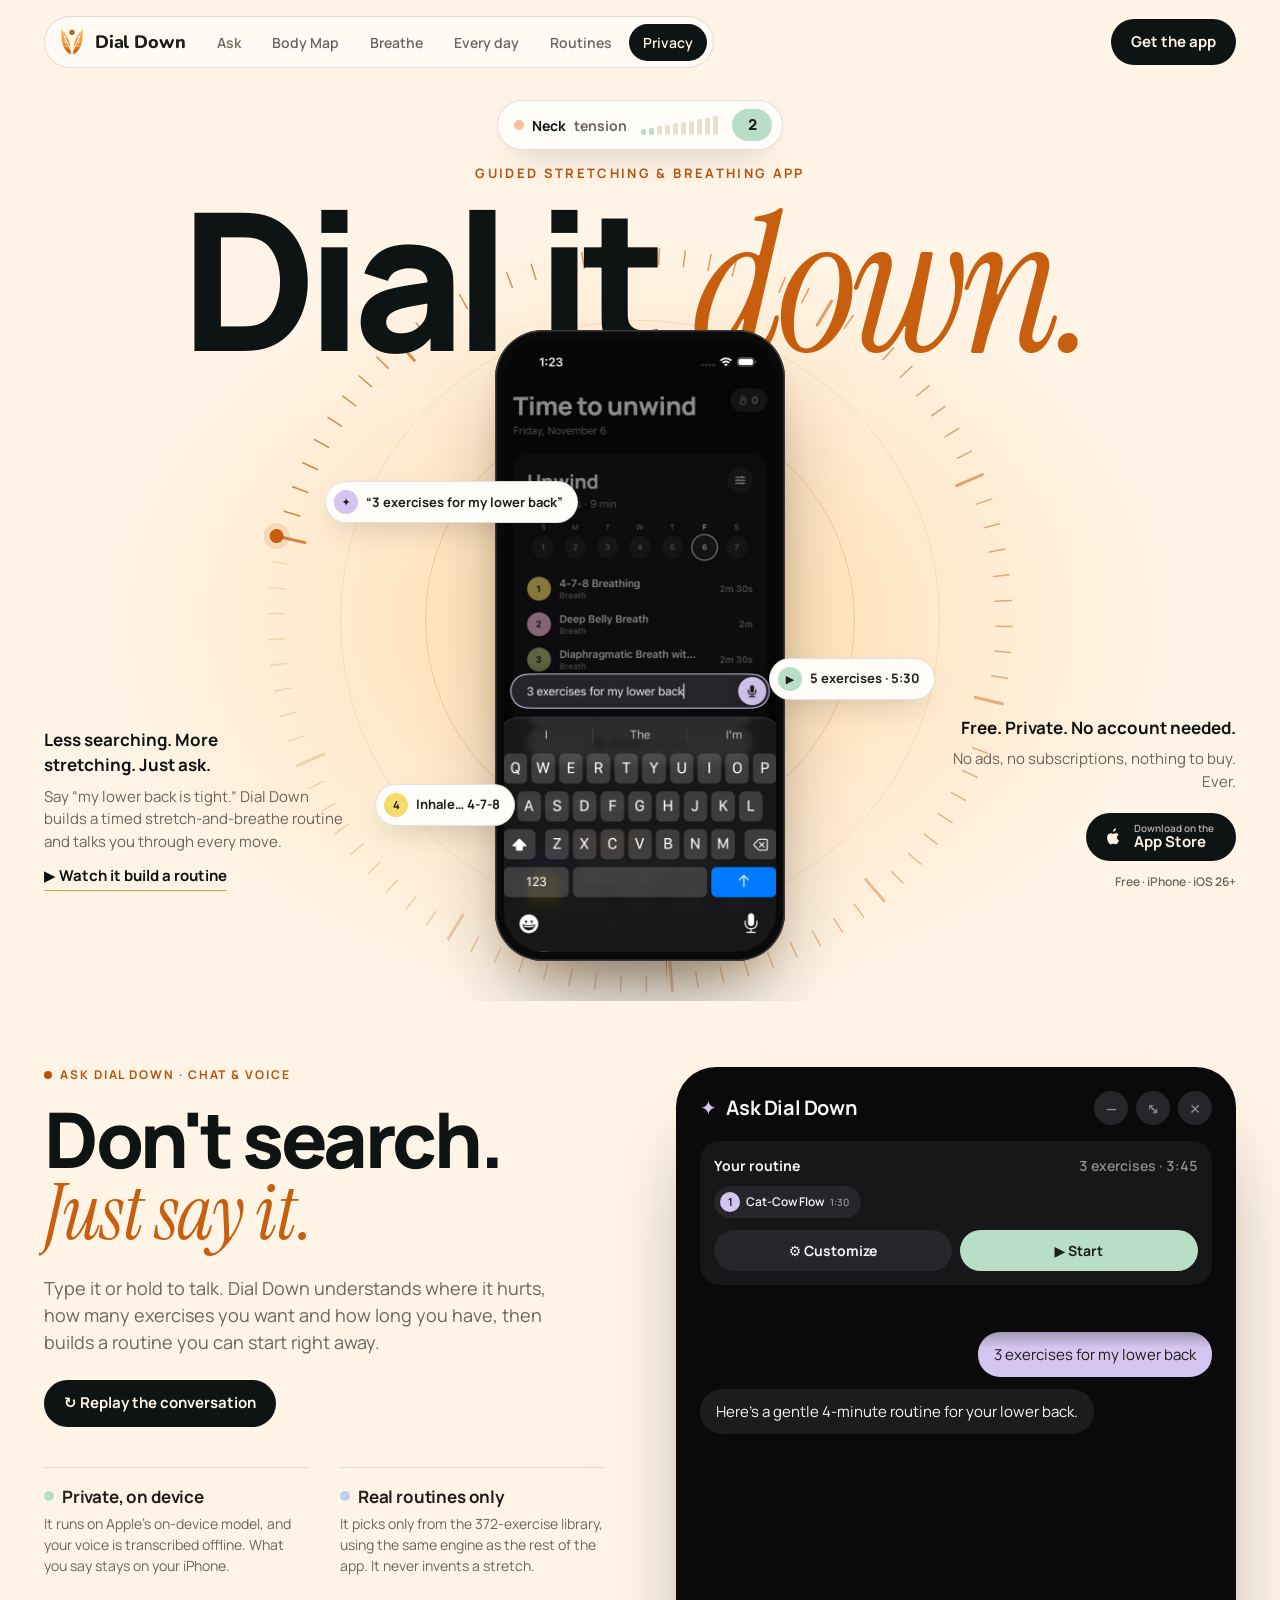
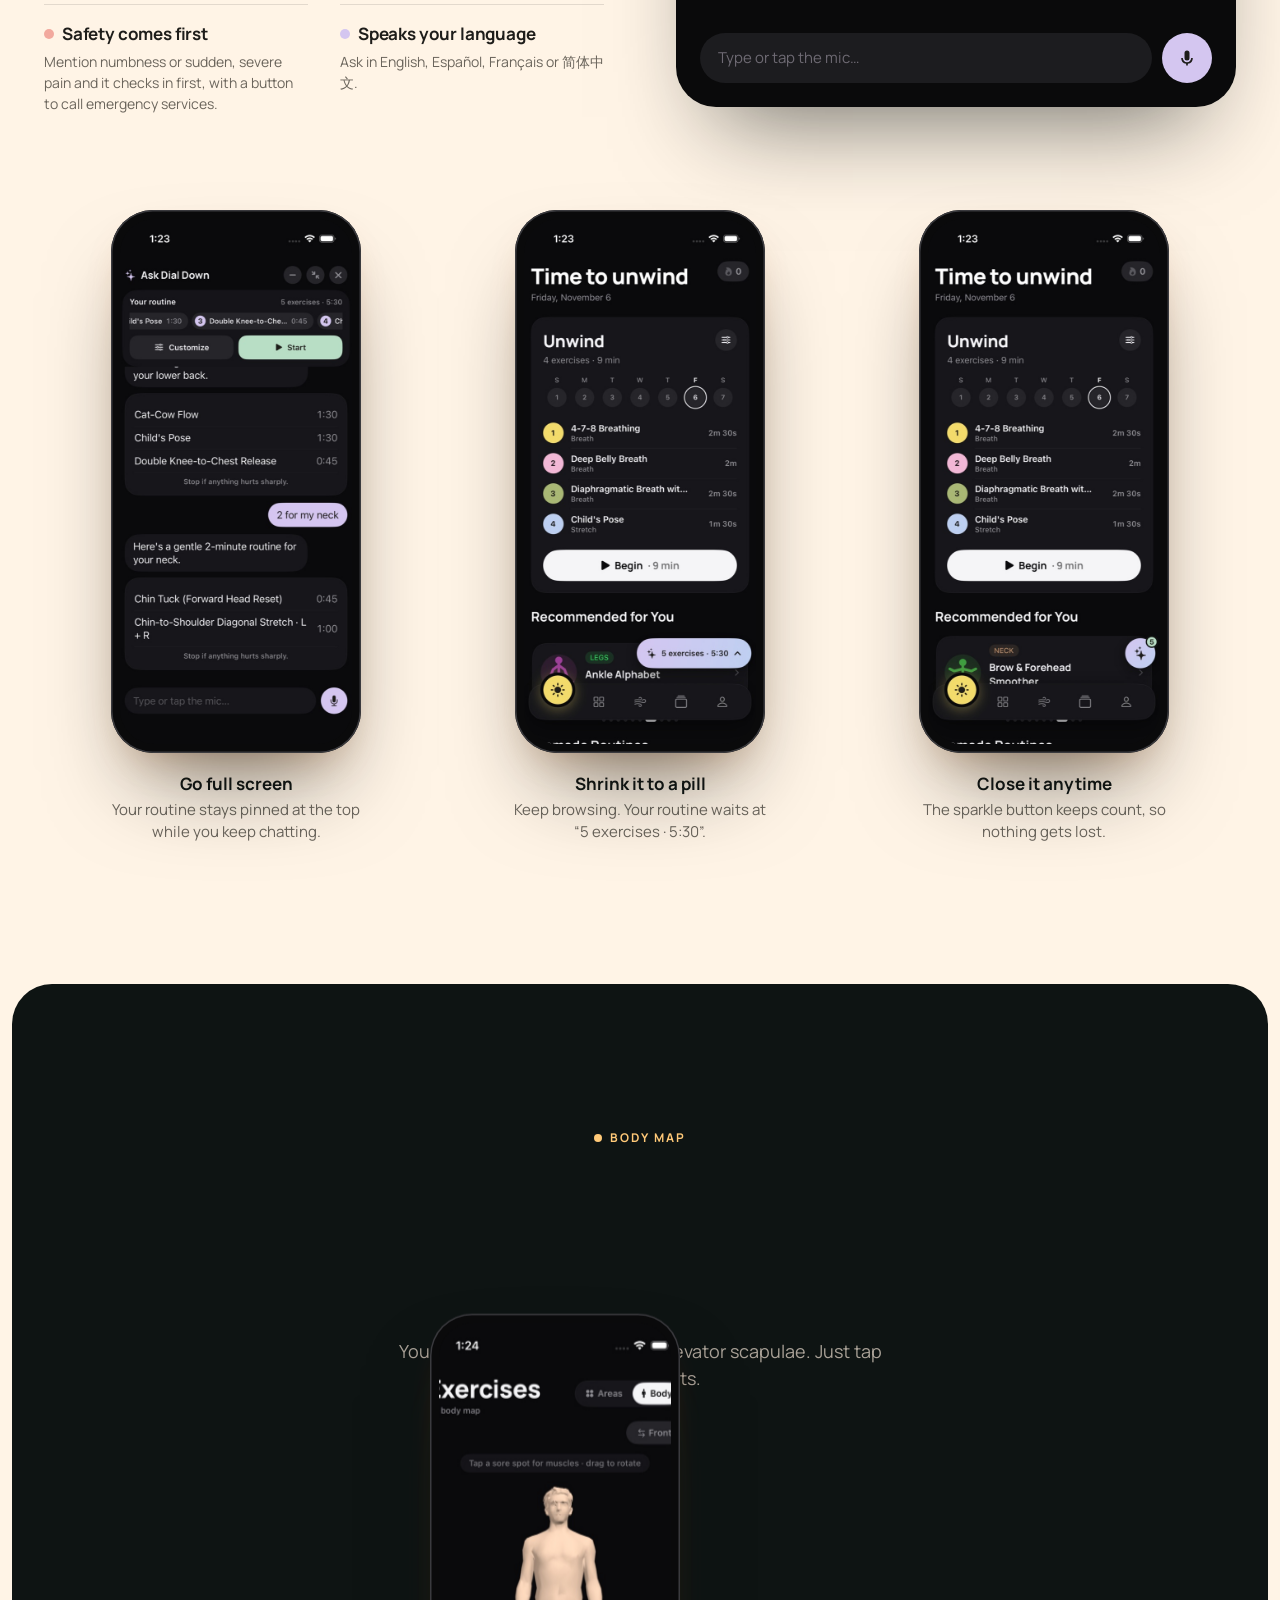
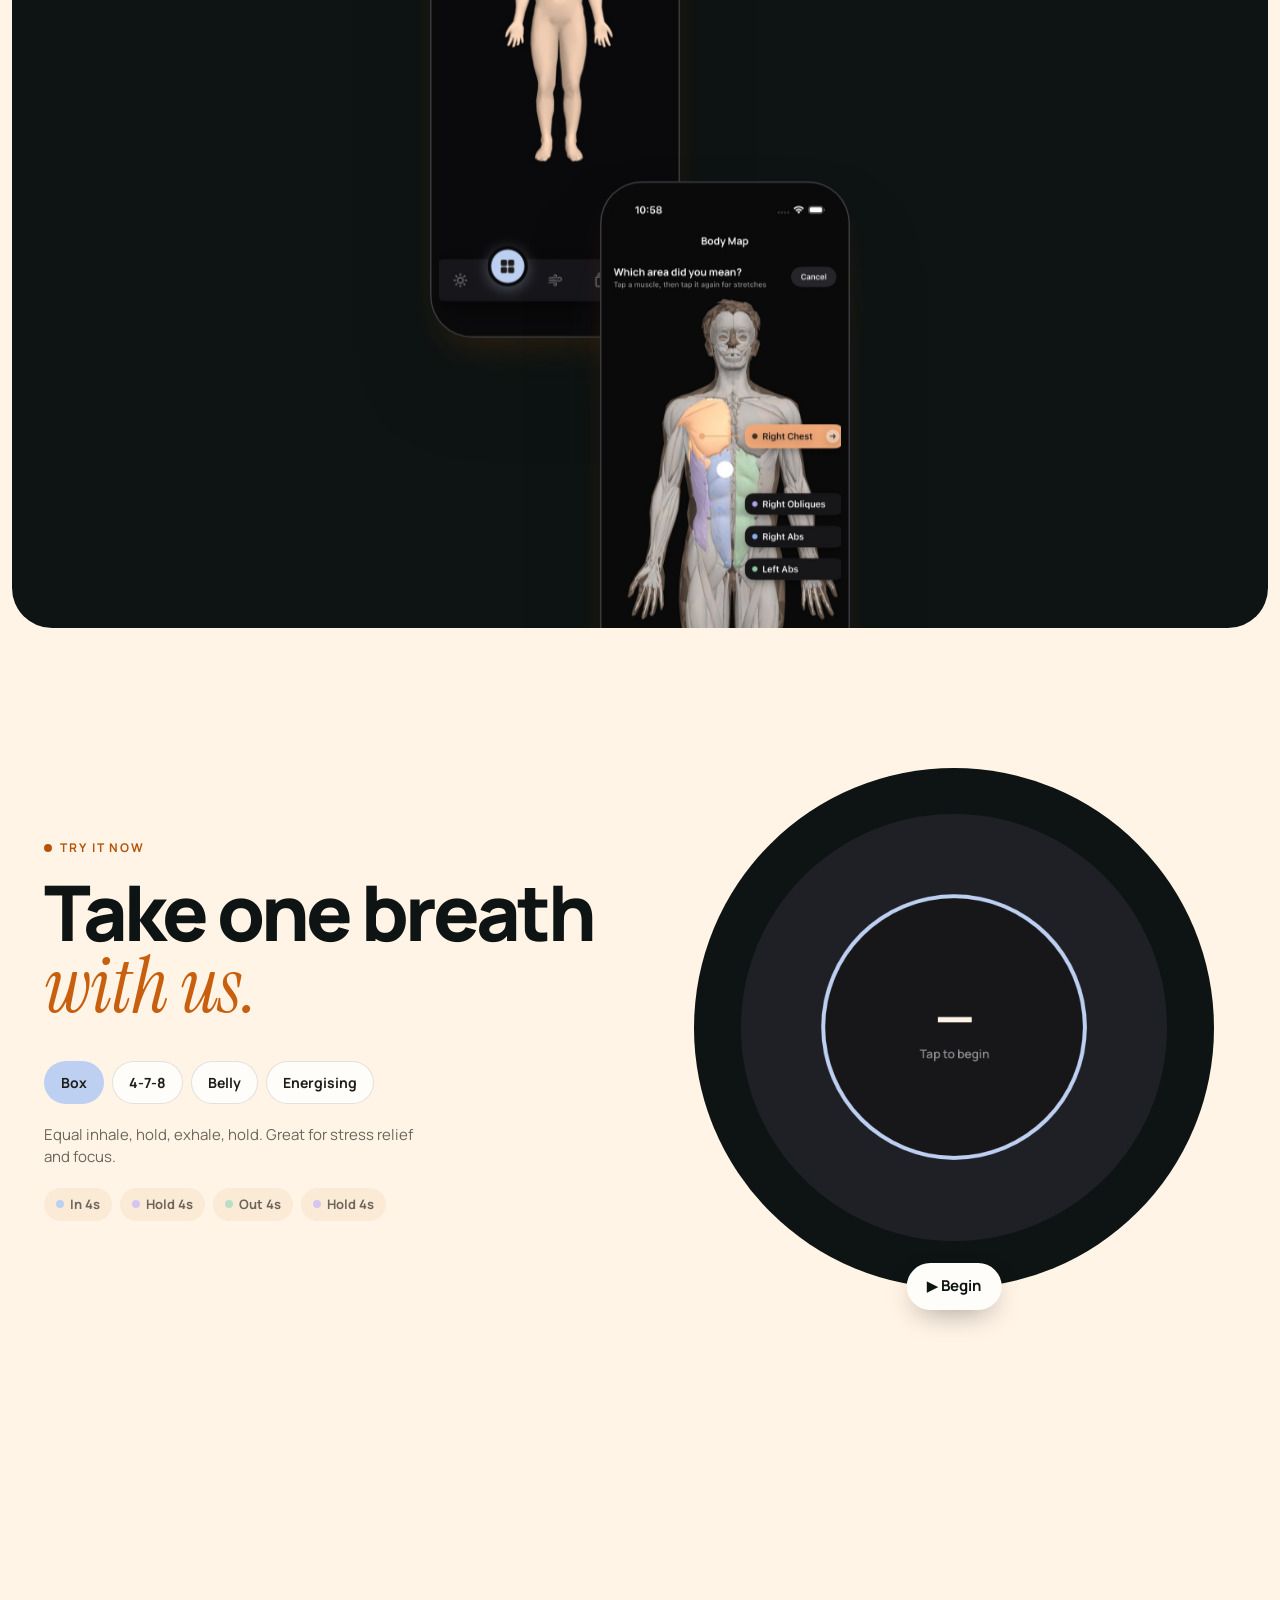
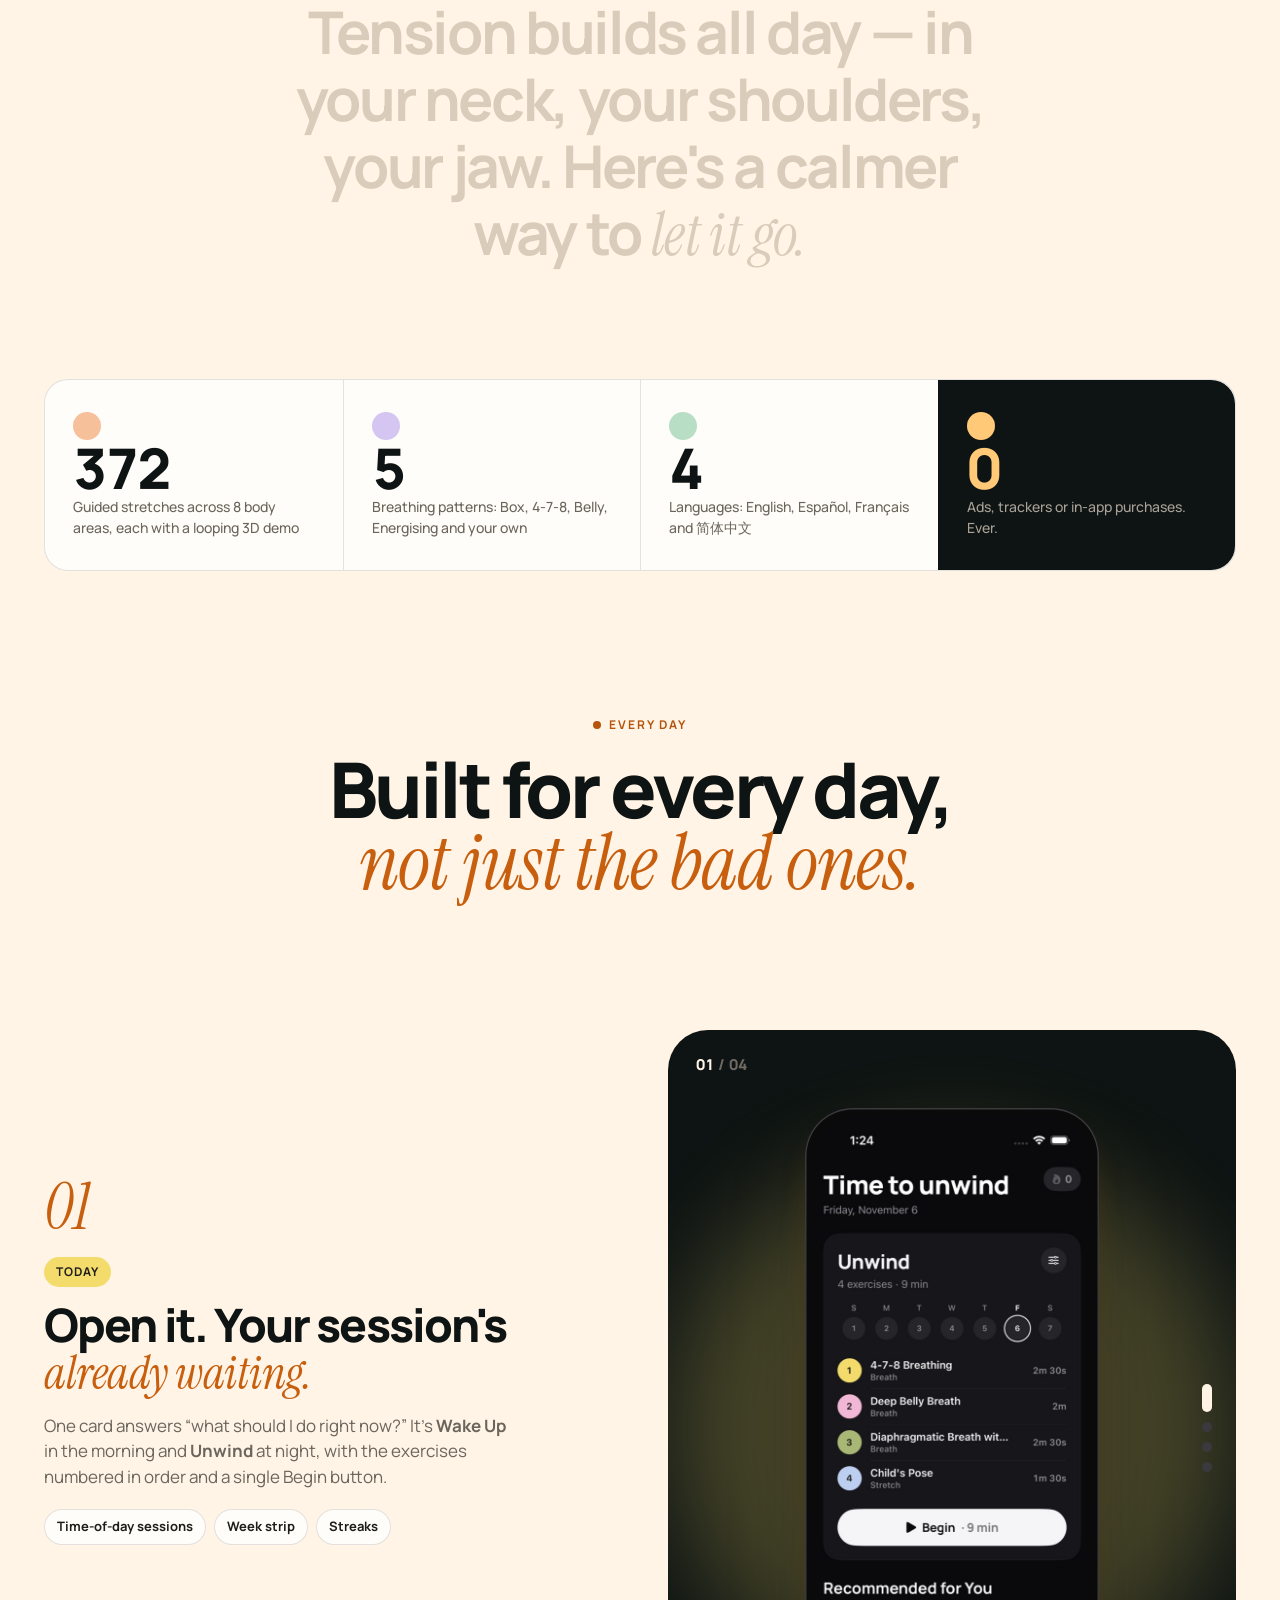
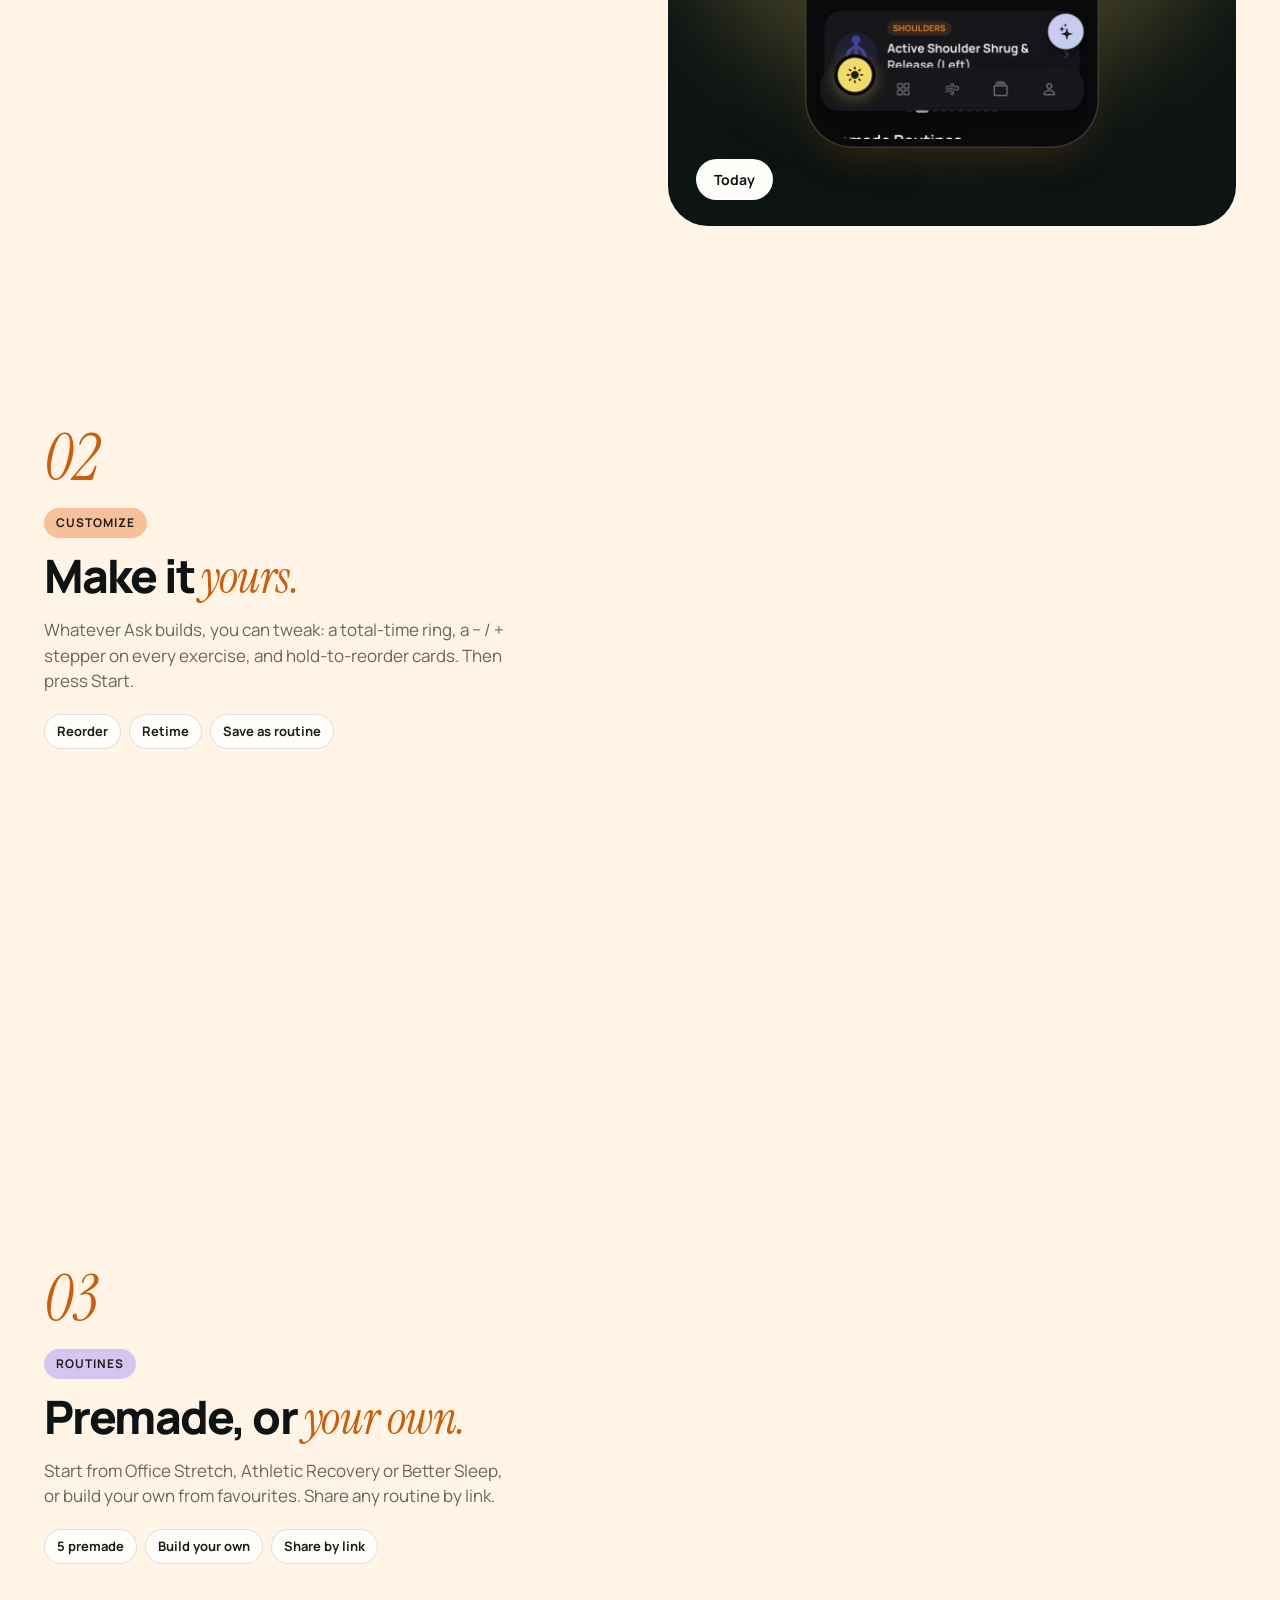
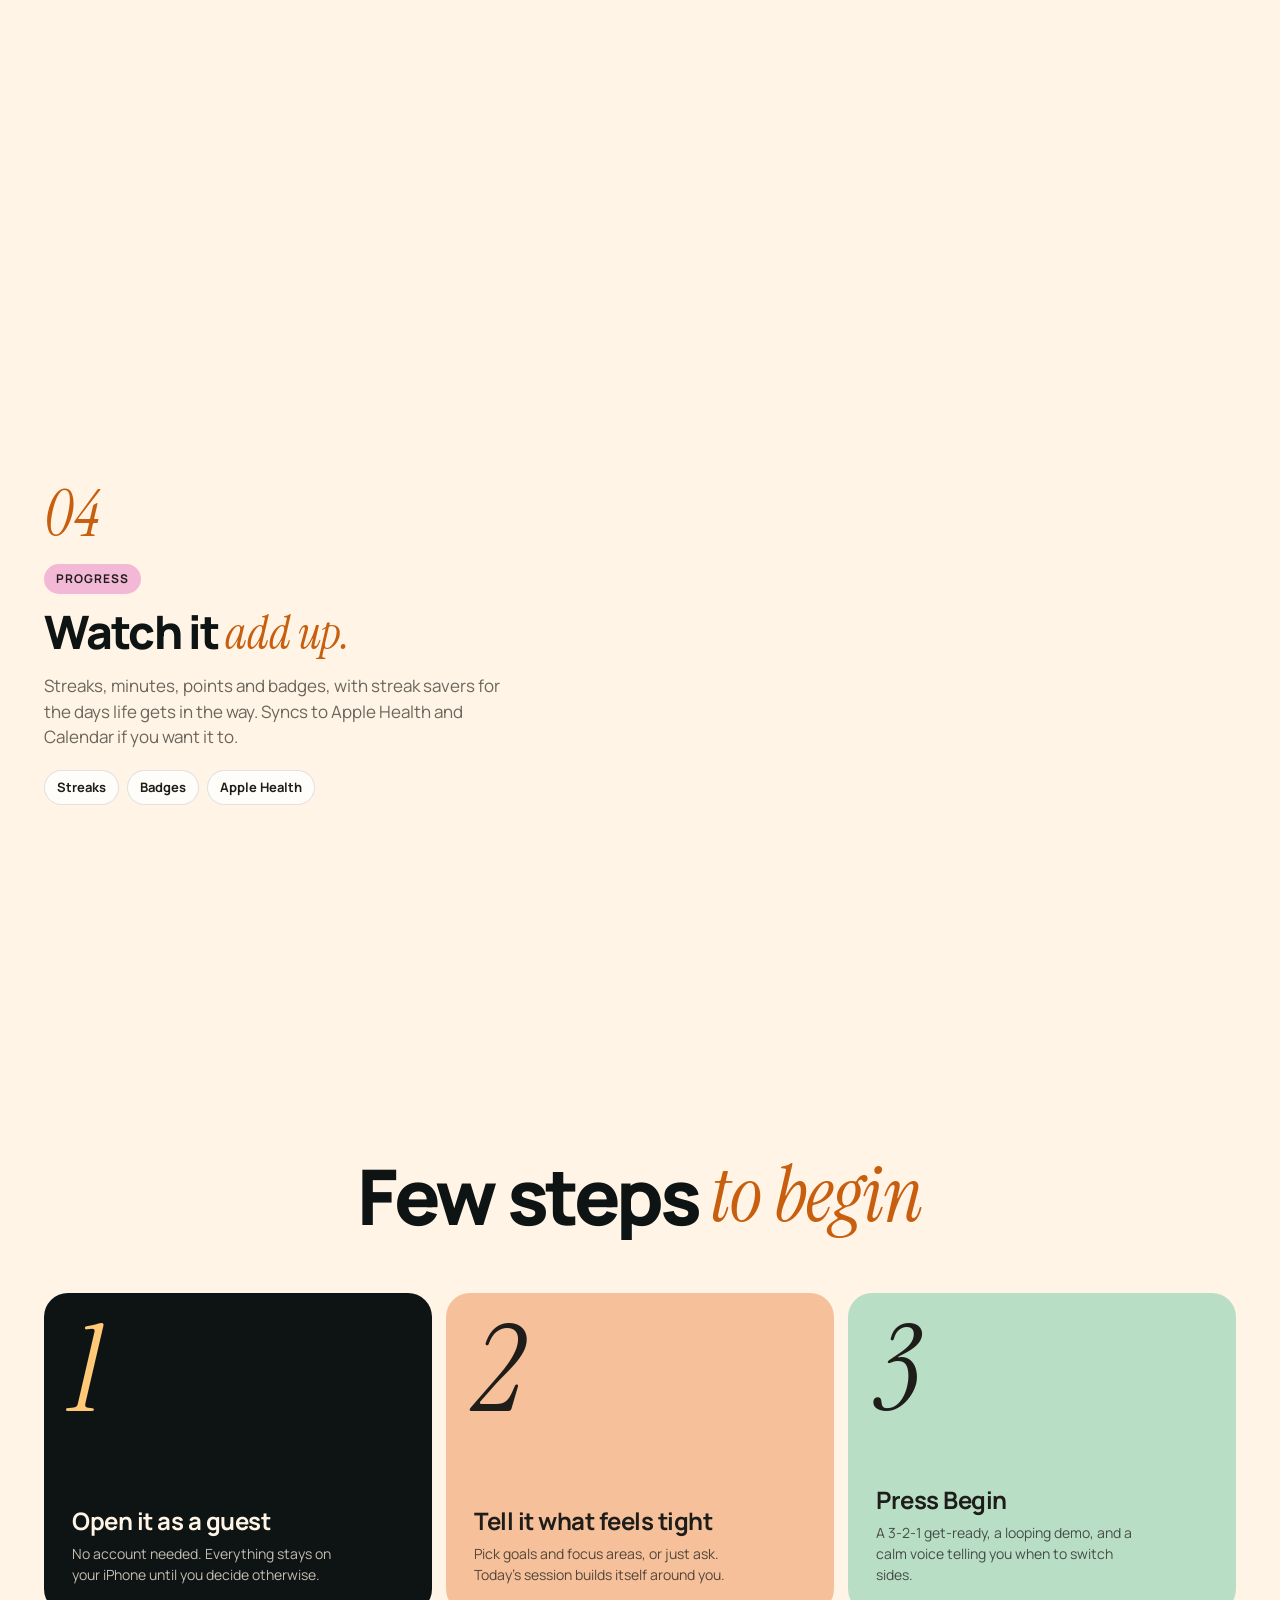
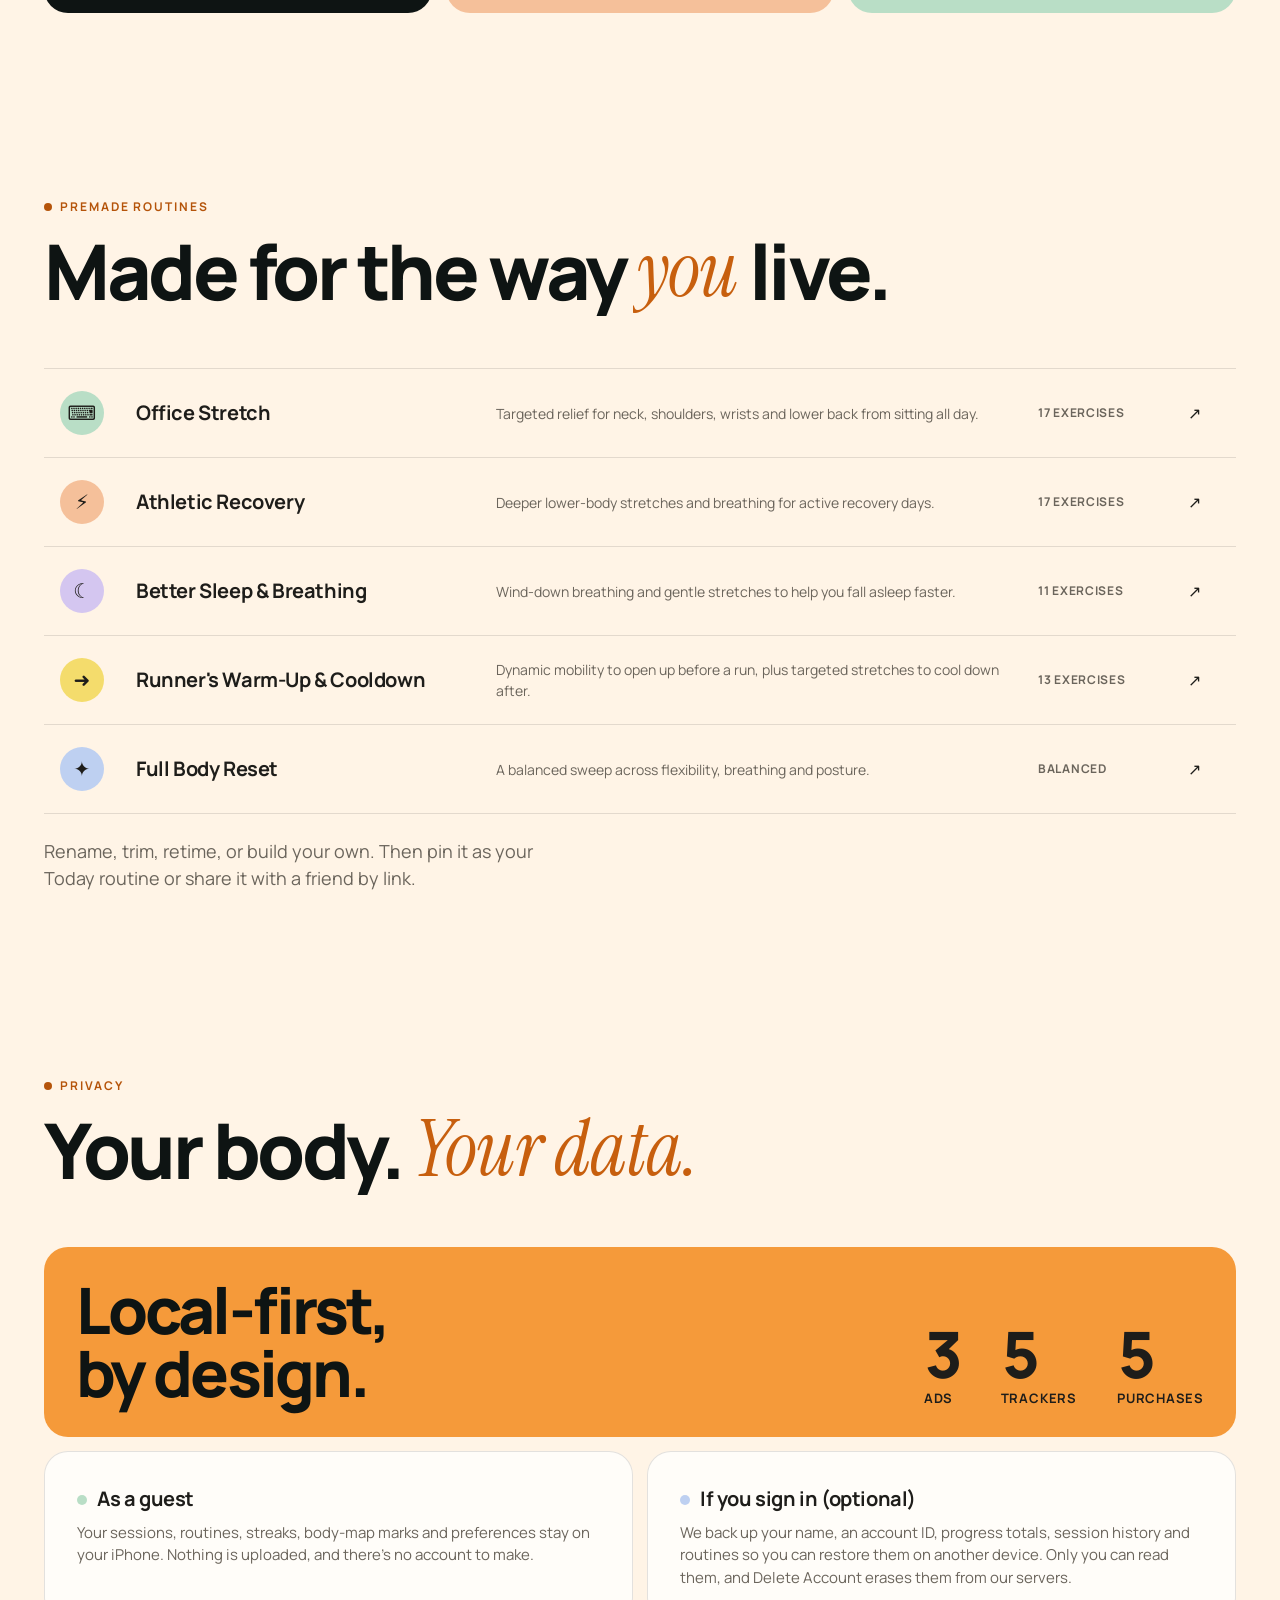
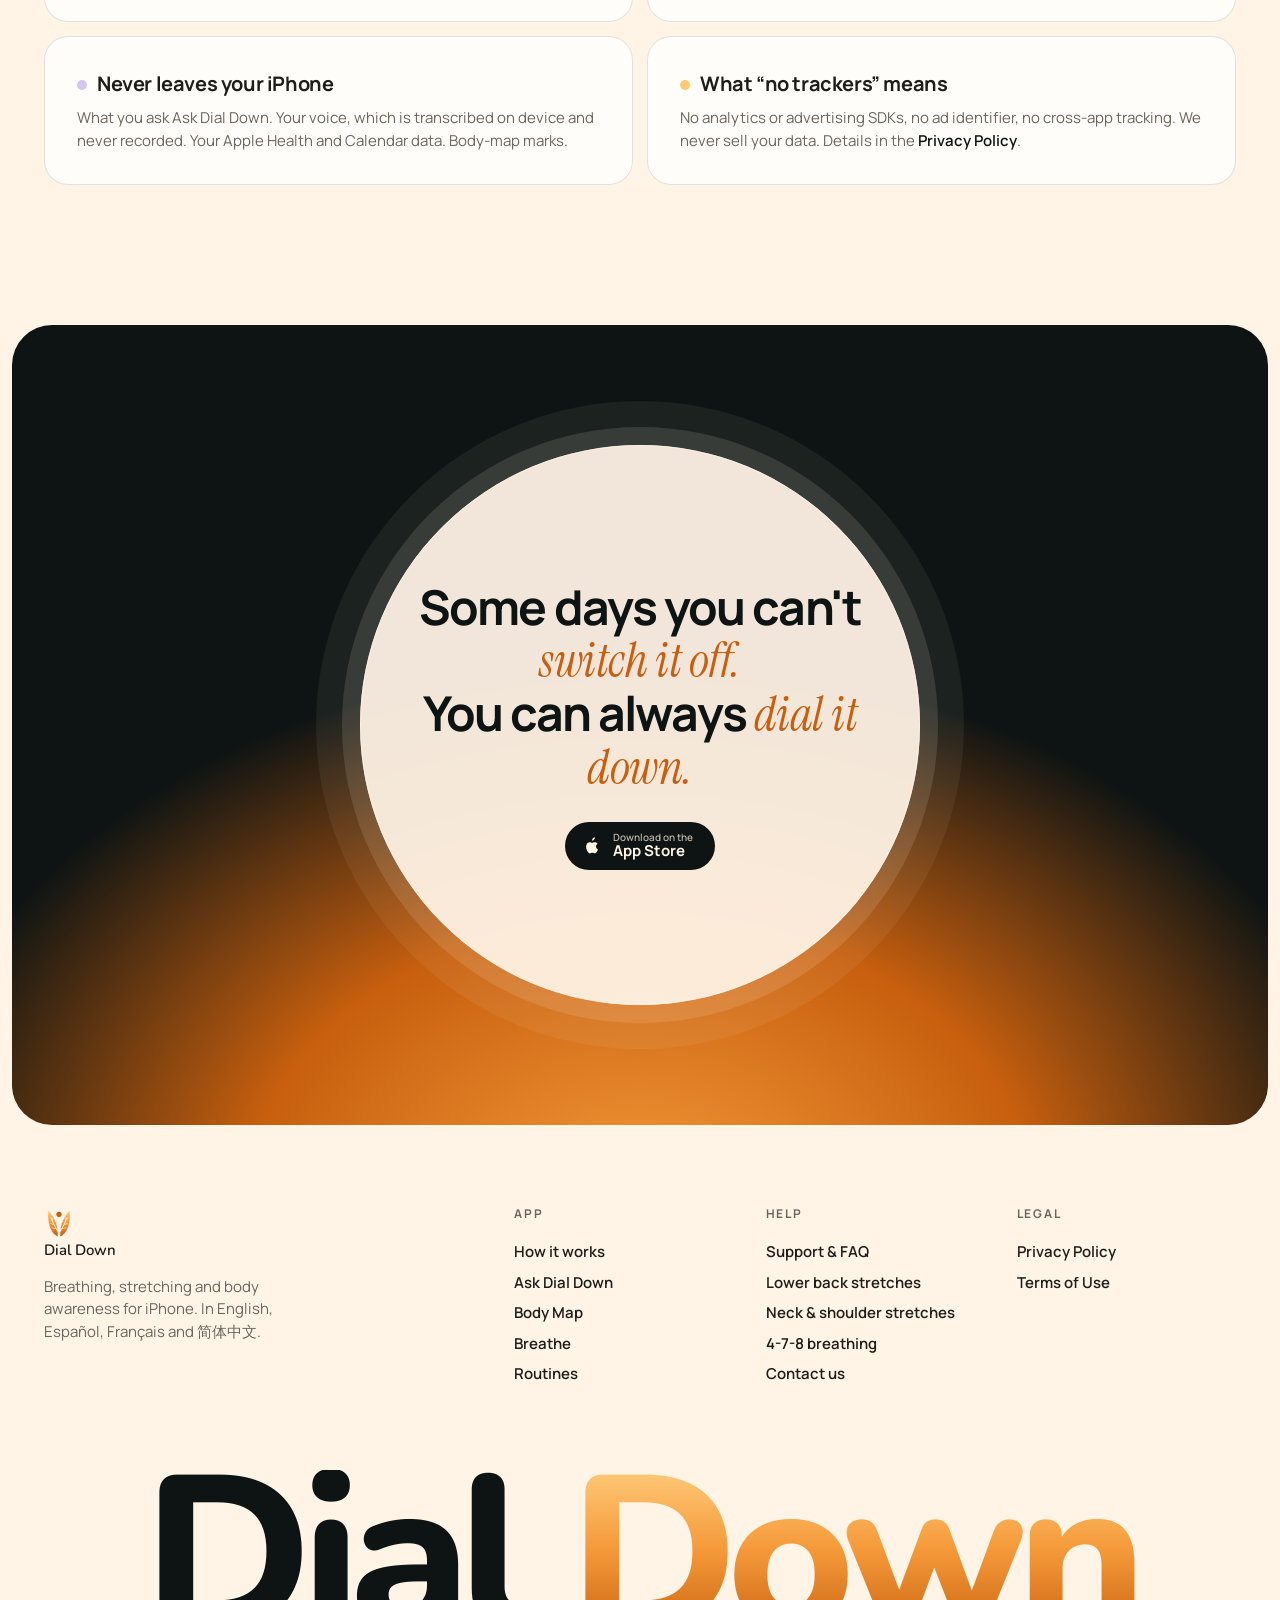
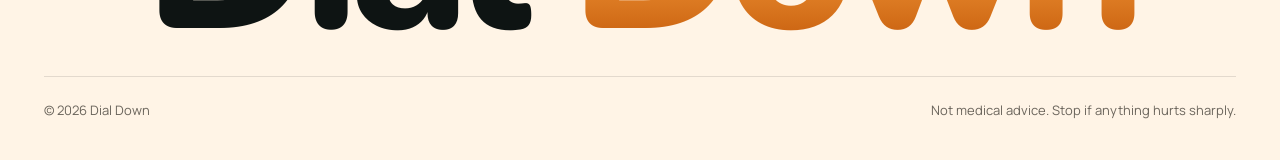
==== commit 2c9e9306: "Add more animations across the site Section headings rise word by word, the nav logo dials down with" ====
--- a/index.html
+++ b/index.html
@@ -241,7 +241,7 @@
       <div class="stat"><span class="dot" style="background:var(--peach)"></span><div><div class="num" data-count="372">372</div><p>Guided stretches across 8 body areas, each with a looping 3D demo</p></div></div>
       <div class="stat"><span class="dot" style="background:var(--lav)"></span><div><div class="num" data-count="5">5</div><p>Breathing patterns: Box, 4‑7‑8, Belly, Energising and your own</p></div></div>
       <div class="stat"><span class="dot" style="background:var(--mint)"></span><div><div class="num" data-count="4">4</div><p>Languages: English, Español, Français and 简体中文</p></div></div>
-      <div class="stat hl"><span class="dot" style="background:var(--glow)"></span><div><div class="num">0</div><p>Ads, trackers or in‑app purchases. Ever.</p></div></div>
+      <div class="stat hl"><span class="dot" style="background:var(--glow)"></span><div><div class="num" data-down="9">0</div><p>Ads, trackers or in‑app purchases. Ever.</p></div></div>
     </div>
   </div>
 </section>
@@ -318,7 +318,7 @@
   <div class="wrap">
     <span class="kicker">Premade routines</span>
     <h2 class="h2 rv" style="margin-top:16px">Made for the way <em>you</em> live.</h2>
-    <div class="rtable">
+    <div class="rtable stagger">
       <a class="rrow" href="#download"><span class="ic" style="background:var(--mint)">⌨︎</span><h4>Office Stretch</h4><p>Targeted relief for neck, shoulders, wrists and lower back from sitting all day.</p><span class="tag">17 exercises</span><span>↗</span></a>
       <a class="rrow" href="#download"><span class="ic" style="background:var(--peach)">⚡︎</span><h4>Athletic Recovery</h4><p>Deeper lower‑body stretches and breathing for active recovery days.</p><span class="tag">17 exercises</span><span>↗</span></a>
       <a class="rrow" href="#download"><span class="ic" style="background:var(--lav)">☾</span><h4>Better Sleep &amp; Breathing</h4><p>Wind‑down breathing and gentle stretches to help you fall asleep faster.</p><span class="tag">11 exercises</span><span>↗</span></a>
@@ -337,7 +337,7 @@
     <div class="priv">
       <div class="pcard wide rv">
         <h2 class="h2">Local‑first,<br>by design.</h2>
-        <div class="zeros"><div>0<small>Ads</small></div><div>0<small>Trackers</small></div><div>0<small>Purchases</small></div></div>
+        <div class="zeros"><div><span data-down="9">0</span><small>Ads</small></div><div><span data-down="9">0</span><small>Trackers</small></div><div><span data-down="9">0</span><small>Purchases</small></div></div>
       </div>
       <div class="pcard rv"><h4><i style="background:var(--mint)"></i>As a guest</h4><p>Your sessions, routines, streaks, body‑map marks and preferences stay on your iPhone. Nothing is uploaded, and there's no account to make.</p></div>
       <div class="pcard rv"><h4><i style="background:var(--blue)"></i>If you sign in (optional)</h4><p>We back up your name, an account ID, progress totals, session history and routines so you can restore them on another device. Only you can read them, and Delete Account erases them from our servers.</p></div>
@@ -372,7 +372,7 @@
       <div><h5>Help</h5><a href="/support">Support &amp; FAQ</a><a href="stretches/lower-back">Lower back stretches</a><a href="stretches/neck-and-shoulders">Neck &amp; shoulder stretches</a><a href="breathing/4-7-8">4-7-8 breathing</a><a href="mailto:dialdownn@gmail.com">Contact us</a></div>
       <div><h5>Legal</h5><a href="/privacy">Privacy Policy</a><a href="/terms">Terms of Use</a></div>
     </div>
-    <div class="foot-big" aria-hidden="true">Dial <span>Down</span></div>
+    <div class="foot-big stagger" aria-hidden="true"><span class="fw"><span>Dial</span></span> <span class="fw"><span class="g">Down</span></span></div>
     <div class="legal"><span>© 2026 Dial Down</span><span>Not medical advice. Stop if anything hurts sharply.</span></div>
   </div>
 </footer>
--- a/css/styles.css
+++ b/css/styles.css
@@ -30,7 +30,8 @@
 .brand img{width:30px;height:30px}
 .nav-links a{padding:9px 14px;border-radius:999px;font-size:14px;font-weight:600;color:var(--muted);transition:background .2s,color .2s}
 .nav-links a:hover,.nav-links a.active{background:var(--ink);color:var(--paper)}
-.btn{display:inline-flex;align-items:center;gap:10px;border-radius:999px;font-weight:700;font-size:15px;transition:transform .2s var(--ease),background .2s}
+.btn{display:inline-flex;align-items:center;gap:10px;border-radius:999px;font-weight:700;font-size:15px;transition:transform .2s var(--ease),translate .3s var(--spring),box-shadow .3s,background .2s}
+.btn:hover{translate:0 -2px}
 .btn:active{transform:scale(.97)}
 .btn-dark{background:var(--ink);color:var(--paper);padding:12px 20px}
 .btn-dark:hover{background:#000}
@@ -312,7 +313,7 @@
 .foot a{display:block;font-size:15px;font-weight:600;padding:4px 0}
 .foot a:hover{color:var(--accent)}
 .foot-big{font-family:"Nunito",var(--sans);font-weight:800;font-size:clamp(72px,17vw,250px);letter-spacing:-.05em;line-height:.8;color:var(--ink);margin-top:80px;text-align:center;user-select:none}
-.foot-big span{background:linear-gradient(0deg,var(--ember),var(--amber) 55%,var(--glow));-webkit-background-clip:text;background-clip:text;color:transparent}
+.foot-big .g{background:linear-gradient(0deg,var(--ember),var(--amber) 55%,var(--glow));-webkit-background-clip:text;background-clip:text;color:transparent}
 .legal{display:flex;justify-content:space-between;flex-wrap:wrap;gap:12px;font-size:13px;color:var(--muted);margin-top:32px;padding-top:24px;border-top:1px solid var(--line)}
 @media (max-width:760px){.foot{grid-template-columns:1fr 1fr}}
 
@@ -388,3 +389,90 @@
 .doc .related a{display:block;padding:16px 20px;border:1px solid var(--line);border-radius:16px;font-weight:700;color:var(--ink);text-decoration:none;transition:background .2s}
 .doc .related a::after{content:" →";color:var(--accent)}
 .doc .related a:hover{background:rgba(255,201,120,.18)}
+
+/* ---------- MORE MOTION ---------- */
+@keyframes fadeUp{from{opacity:0;transform:translateY(22px)}to{opacity:1;transform:none}}
+@keyframes wordUp{from{transform:translateY(105%)}to{transform:none}}
+
+/* section headings: words rise out of a mask, like the hero title (split in main.js) */
+.h2.rv.split{opacity:1;transform:none}
+.h2.split .w{display:inline-block;overflow:hidden;vertical-align:top;padding:0 .06em .1em;margin:0 -.06em -.1em}
+.h2.split .w > span{display:inline-block;transform:translateY(110%);transition:transform 1s cubic-bezier(.16,1,.3,1) calc(var(--i,0) * 70ms)}
+.h2.split.in .w > span{transform:none}
+
+/* kicker dot gives off a soft pulse */
+.kicker::before{animation:ping 3s ease-out infinite}
+@keyframes ping{0%{box-shadow:0 0 0 0 color-mix(in srgb,currentColor 45%,transparent)}70%,100%{box-shadow:0 0 0 7px color-mix(in srgb,currentColor 0%,transparent)}}
+
+/* nav: the logo dials down as you scroll; pill lifts off the page */
+.nav .pill{transition:box-shadow .4s}
+.nav.scrolled .pill{box-shadow:0 12px 30px -16px rgba(14,20,19,.4)}
+.nav .brand img{transition:rotate .2s linear}
+
+/* stats: dots pop in one by one */
+.js .stats .dot{scale:0;transition:scale .7s var(--spring)}
+.stats.in .dot{scale:1}
+.stats .stat:nth-child(2) .dot{transition-delay:.12s}
+.stats .stat:nth-child(3) .dot{transition-delay:.24s}
+.stats .stat:nth-child(4) .dot{transition-delay:.36s}
+
+/* step cards: keep the reveal fade (the hover transition used to replace it) + numeral tilt */
+.card.rv{transition:opacity .9s var(--ease),transform .6s var(--ease)}
+.card .big{transition:transform .6s var(--spring)}
+.card:hover .big{transform:translateY(-6px) rotate(-8deg)}
+
+/* ask strip phones lean in on hover */
+.ask-strip .phone{transition:transform .6s var(--spring)}
+.ask-strip figure:hover .phone{transform:translateY(-10px) rotate(-2deg)}
+
+/* routines: rows slide in, icon + arrow react on hover */
+.js .rtable:not(.in) .rrow{opacity:0}
+.rtable.in .rrow{animation:rowIn .8s var(--ease) both;animation-delay:calc(var(--i,0) * 80ms)}
+@keyframes rowIn{from{opacity:0;transform:translateX(-28px)}to{opacity:1;transform:none}}
+.rrow .ic,.rrow > span:last-child{transition:transform .45s var(--spring)}
+.rrow:hover .ic{transform:rotate(-12deg) scale(1.1)}
+.rrow:hover > span:last-child{transform:translate(4px,-4px)}
+
+/* privacy cards lift; the zeros count down to 0 (main.js) */
+.pcard.rv{transition:opacity .9s var(--ease),transform .5s var(--ease),box-shadow .4s}
+.pcard:not(.wide):hover{transform:translateY(-5px);box-shadow:0 22px 40px -24px rgba(14,20,19,.35)}
+[data-down]{font-variant-numeric:tabular-nums}
+
+/* final CTA: breath ripples spread out from the orb */
+.final-orb{position:relative}
+.final-orb::before,.final-orb::after{content:"";position:absolute;inset:0;border-radius:50%;border:1.5px solid rgba(255,244,230,.45);pointer-events:none;animation:ripple 6s cubic-bezier(.2,.6,.3,1) infinite}
+.final-orb::after{animation-delay:3s}
+@keyframes ripple{from{transform:scale(1);opacity:.9}to{transform:scale(1.55);opacity:0}}
+
+/* footer wordmark: words rise into place */
+.foot-big .fw{display:inline-block;overflow:hidden;vertical-align:top;padding:0 .1em .1em;margin:0 -.1em -.1em}
+.foot-big .fw > span{display:inline-block}
+.js .foot-big .fw > span{transform:translateY(105%);transition:transform 1.2s cubic-bezier(.16,1,.3,1)}
+.js .foot-big .fw + .fw > span{transition-delay:.12s}
+.foot-big.in .fw > span{transform:none}
+
+/* sub-pages (no JS): load-in, FAQ answers, floating CTA phone, 404 breathing zero */
+.page-hero .wrap > *{animation:fadeUp .9s var(--ease) both}
+.page-hero .wrap > :nth-child(2){animation-delay:.08s}
+.page-hero .wrap > :nth-child(3){animation-delay:.16s}
+.page-hero .wrap > :nth-child(4){animation-delay:.24s}
+.doc{animation:fadeUp 1s var(--ease) .3s both}
+.faq details[open] > div{animation:fadeUp .45s var(--ease)}
+.guide-cta .phone{animation:float 6s ease-in-out infinite}
+.nf > div > *{animation:fadeUp .9s var(--ease) both}
+.nf > div > :nth-child(2){animation-delay:.1s}
+.nf > div > :nth-child(3){animation-delay:.2s}
+.nf > div > :nth-child(4){animation-delay:.3s}
+.nf .big em{display:inline-block;animation:breathe2 5s ease-in-out infinite}
+/* pages without JS: scroll-driven reveals where the browser supports them */
+@supports (animation-timeline:view()){
+  html:not(.js) .foot-big .fw > span{animation:wordUp linear both;animation-timeline:view();animation-range:entry 0% entry 90%}
+  html:not(.js) .doc h2{animation:fadeUp linear both;animation-timeline:view();animation-range:entry 0% entry 60%}
+}
+
+@media (prefers-reduced-motion:reduce){
+  .h2.split .w > span,.js .foot-big .fw > span{transform:none!important}
+  .js .stats .dot{scale:1!important}
+  .js .rtable .rrow{opacity:1!important}
+  .final-orb::before,.final-orb::after{display:none}
+}
